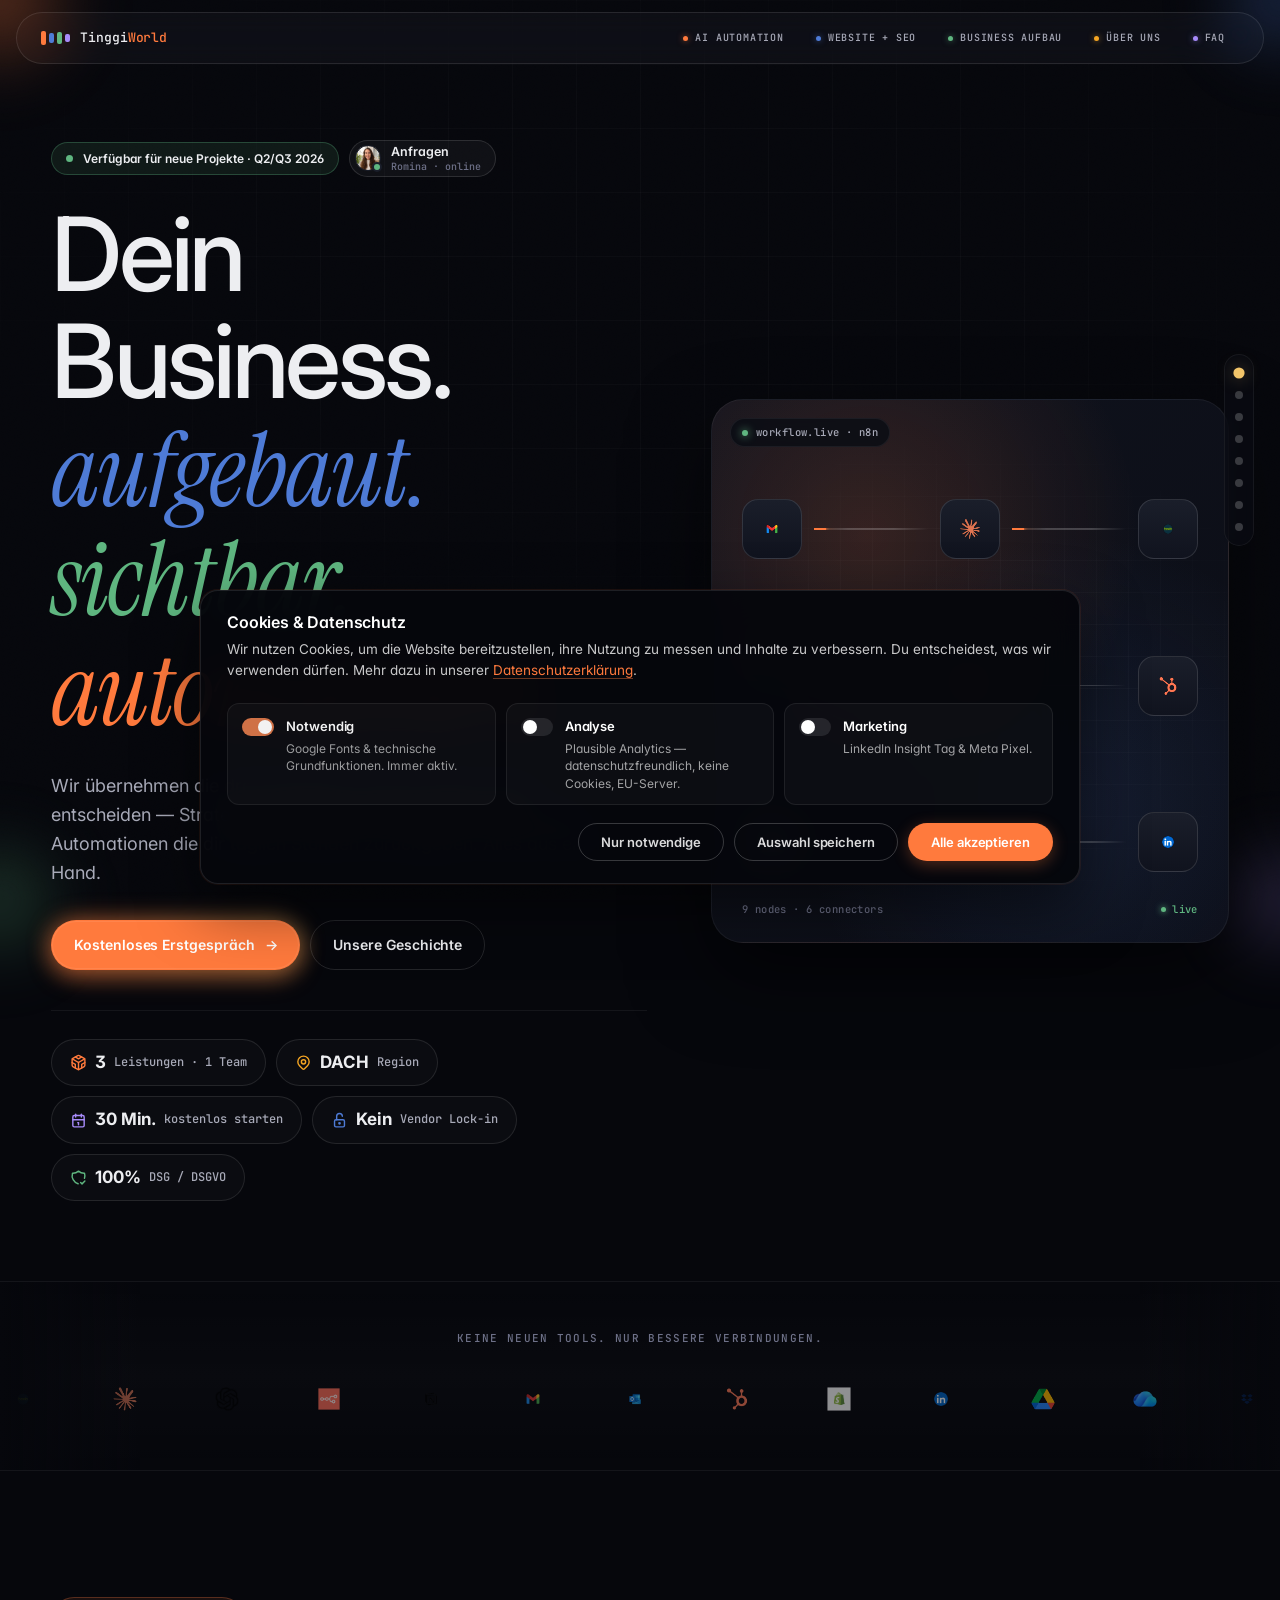
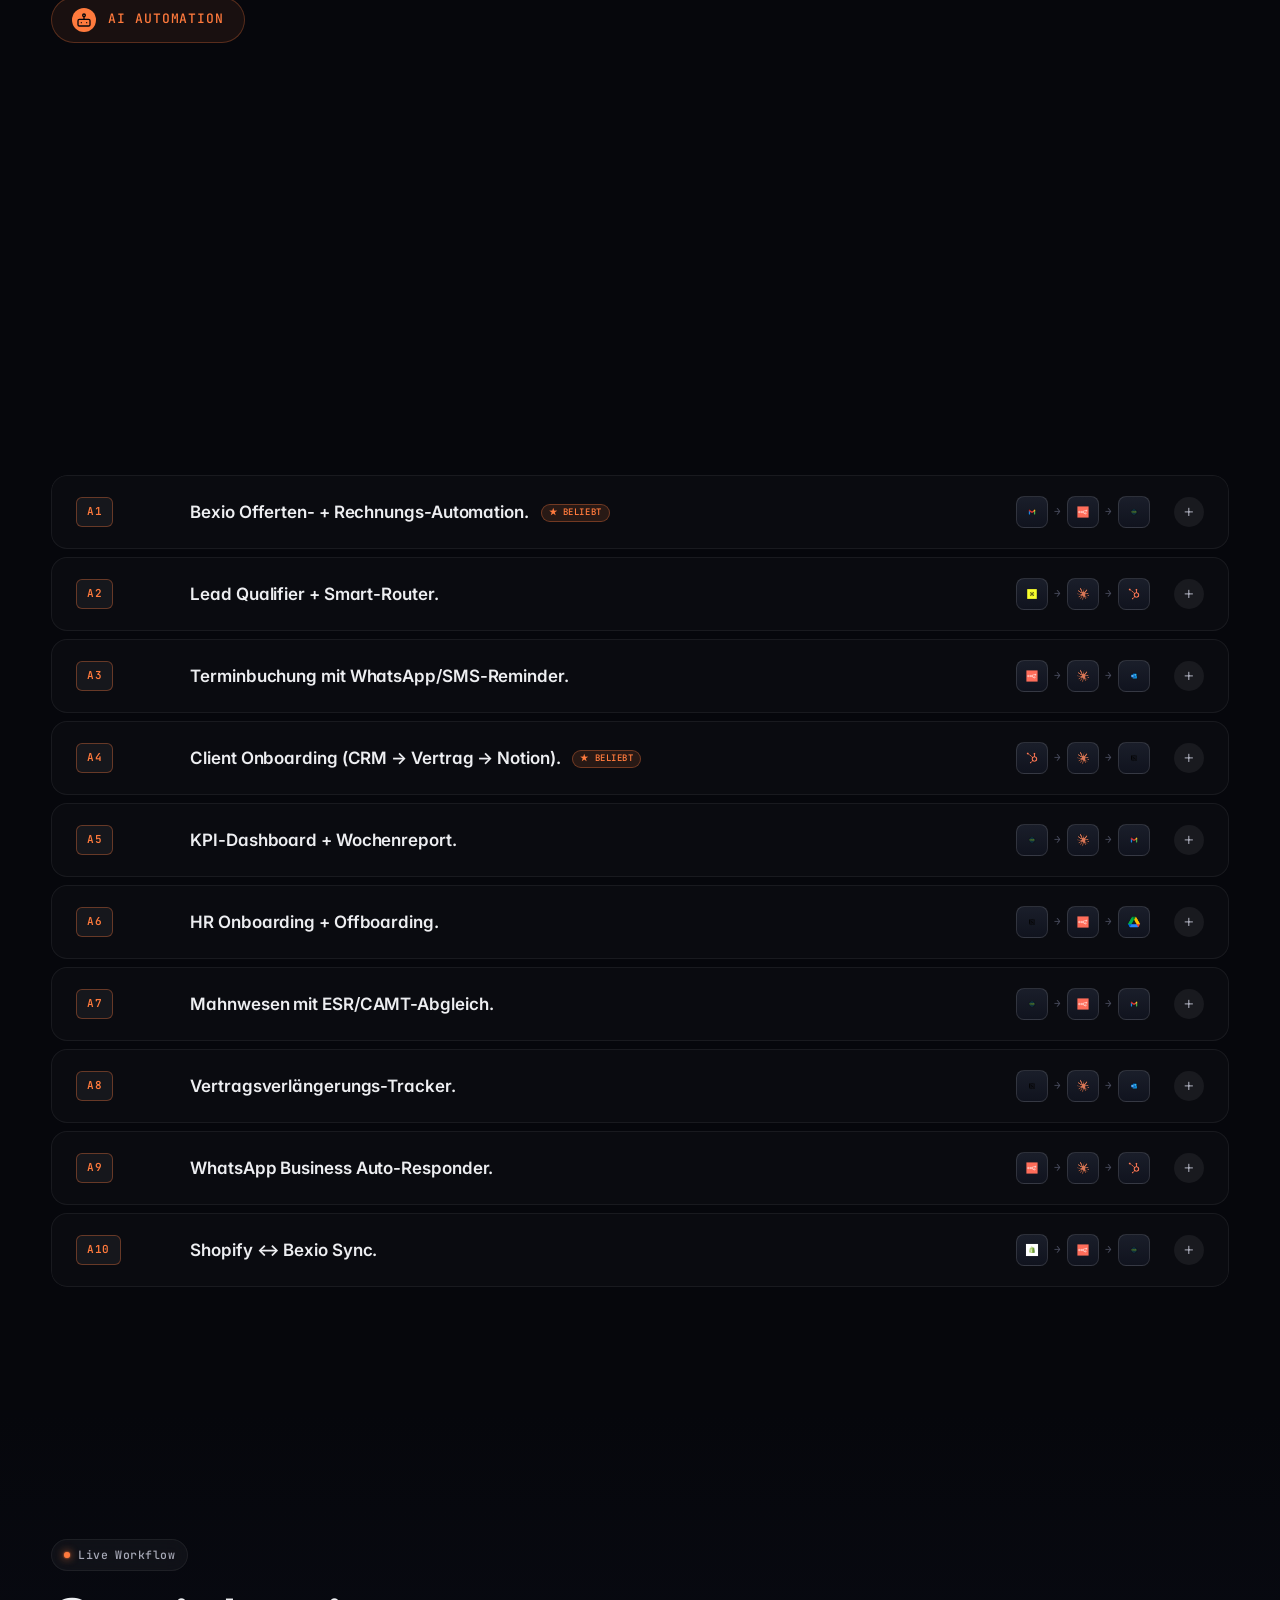
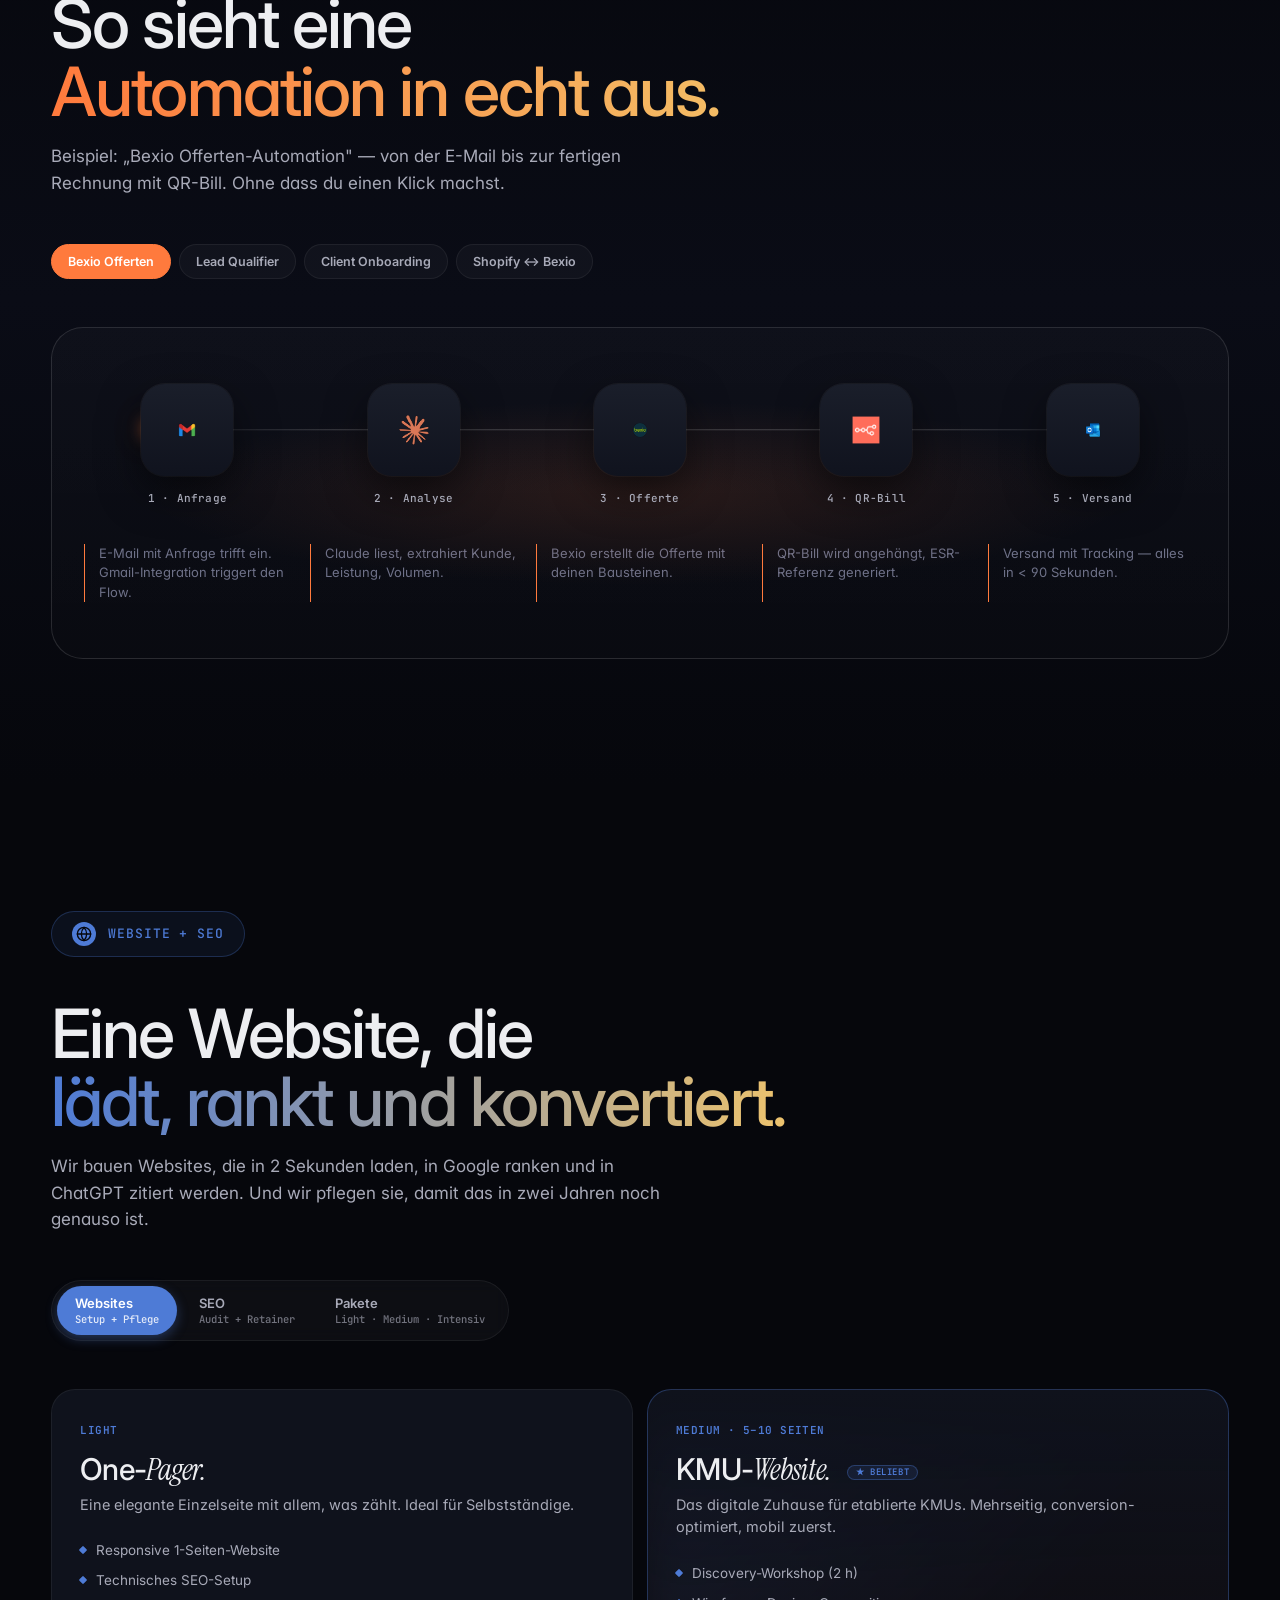
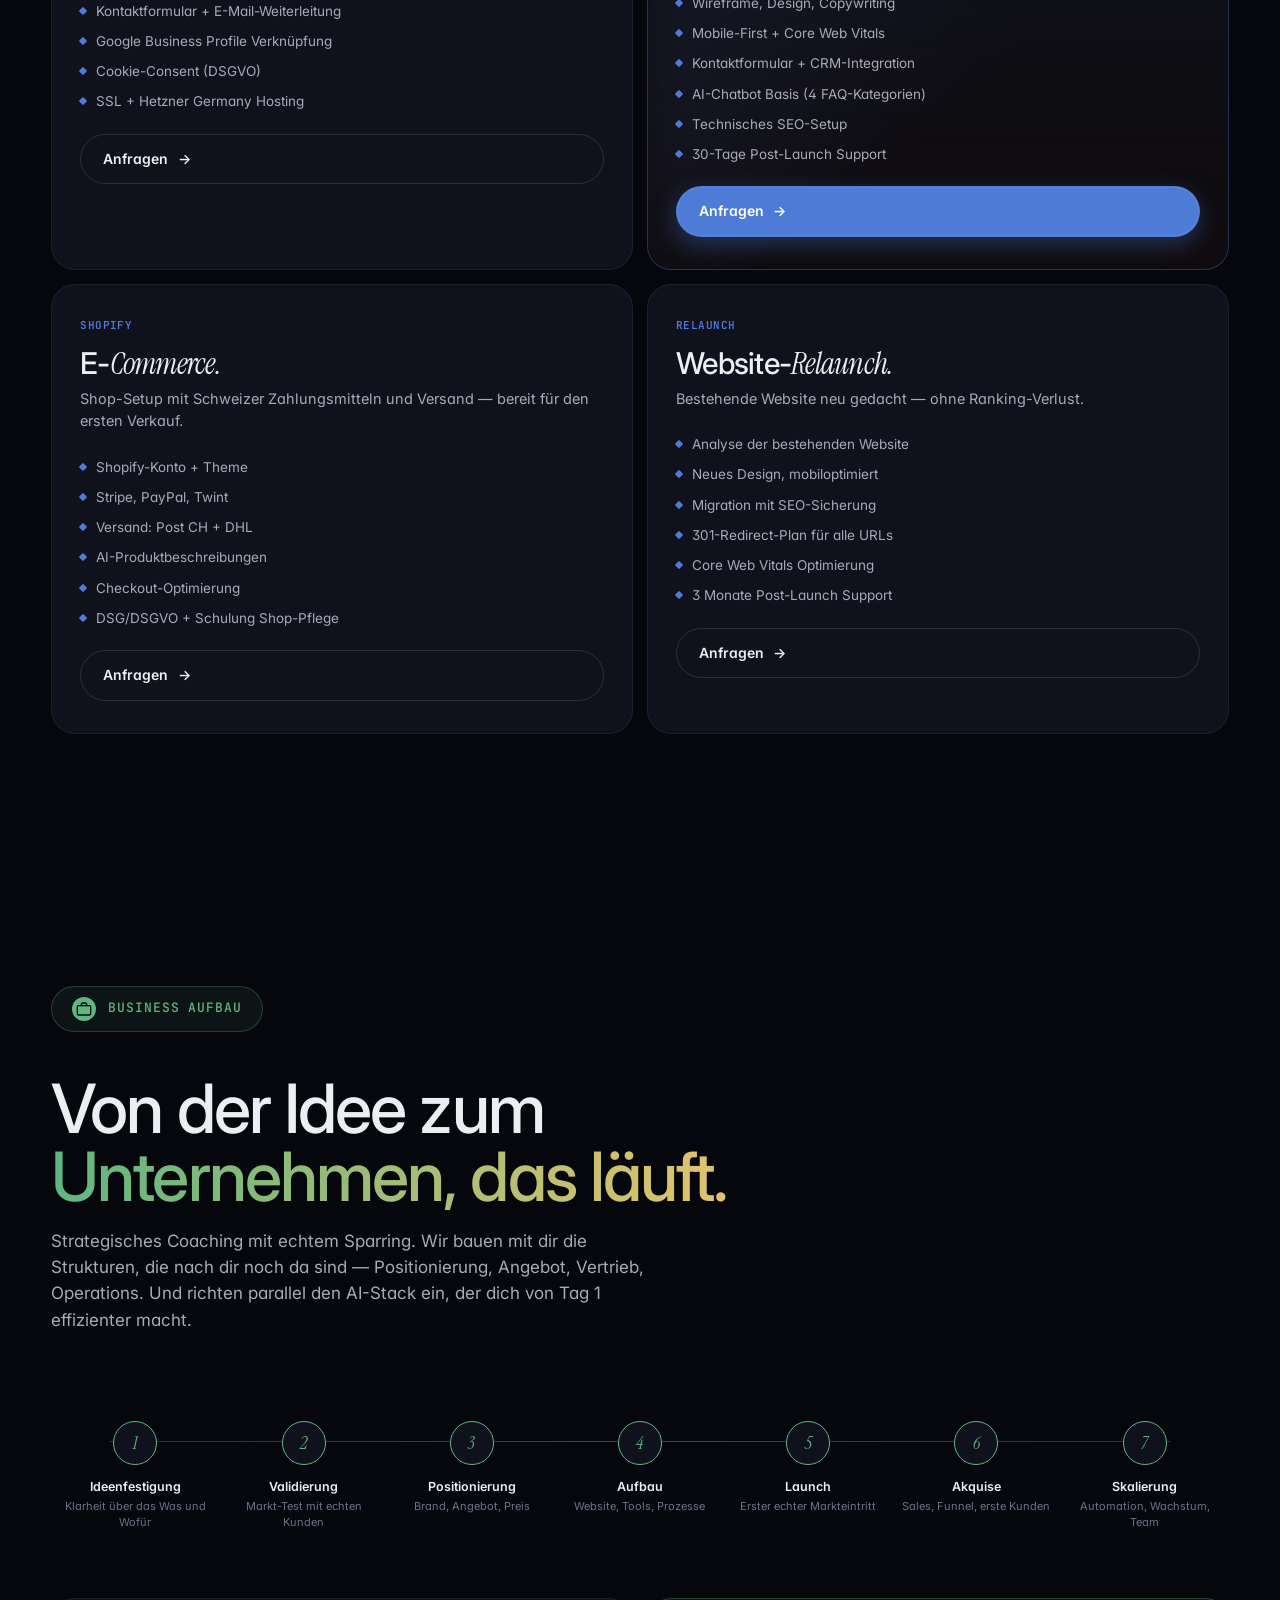
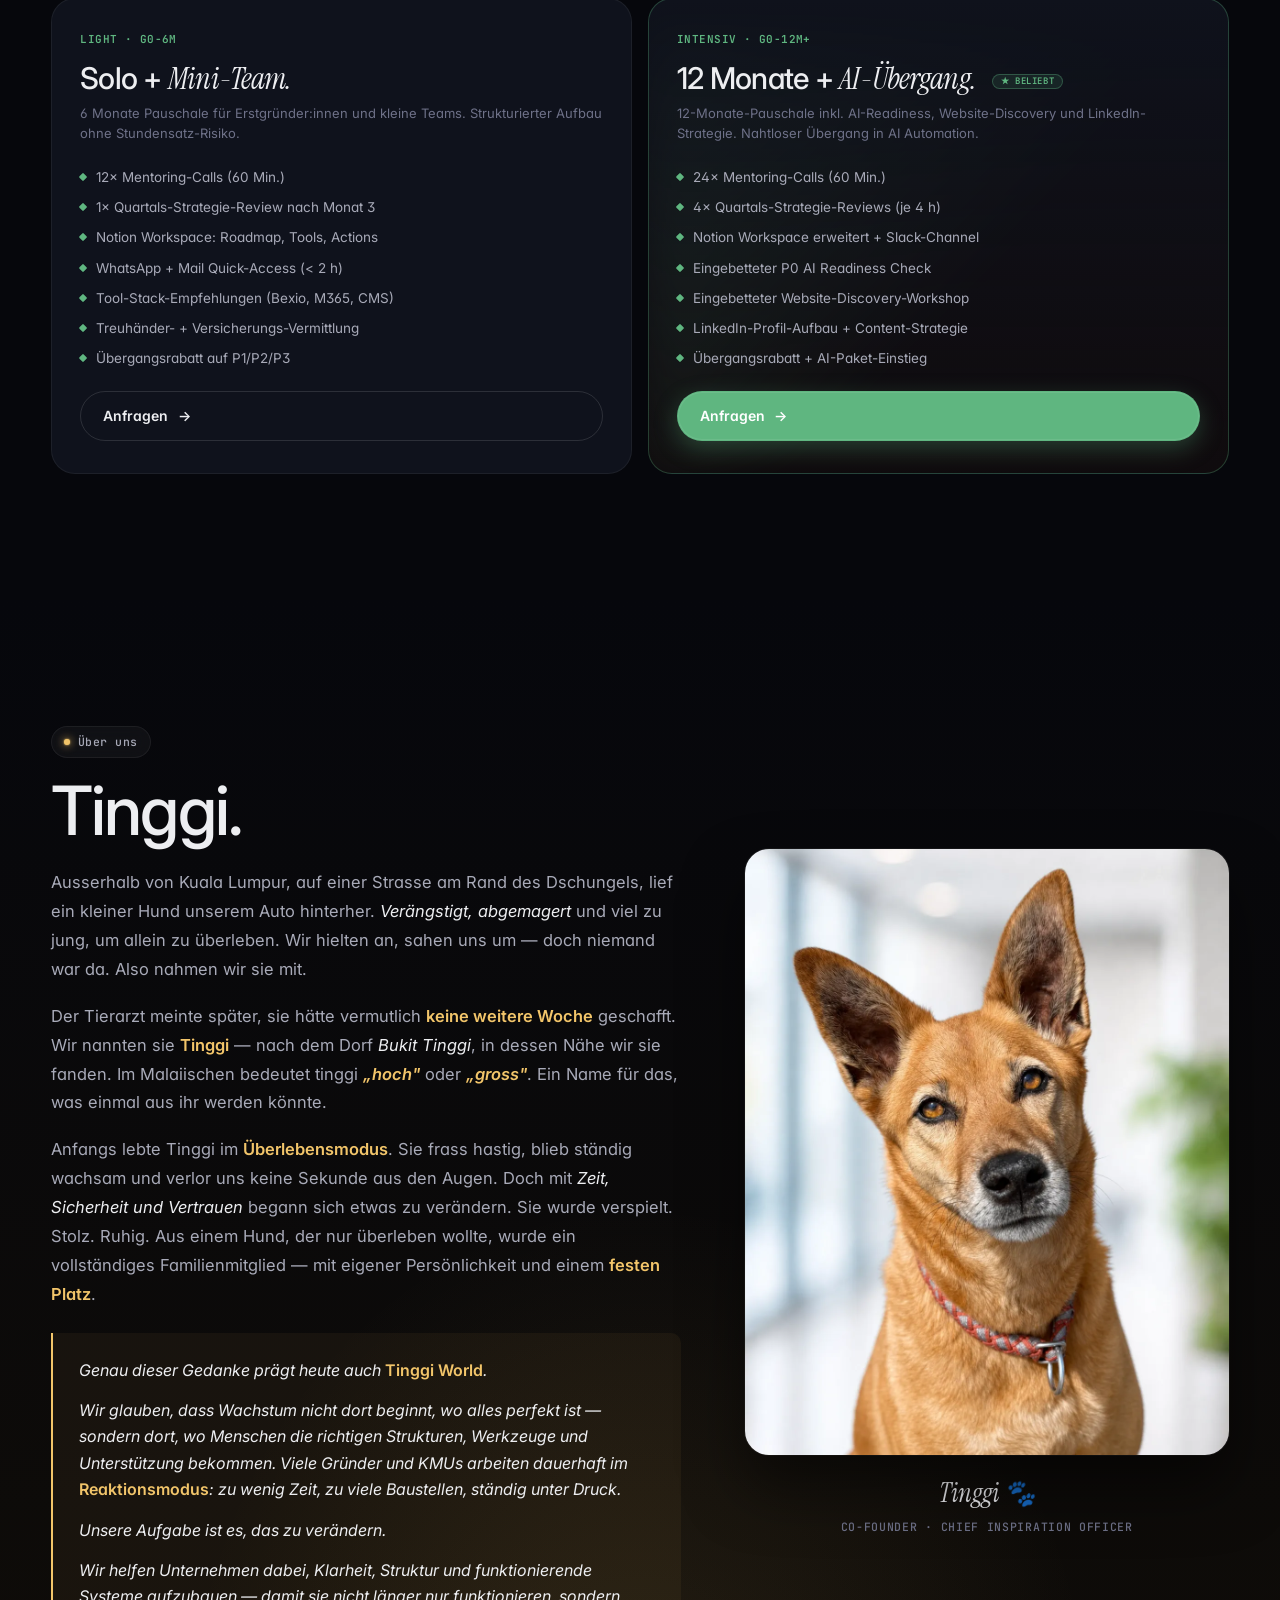
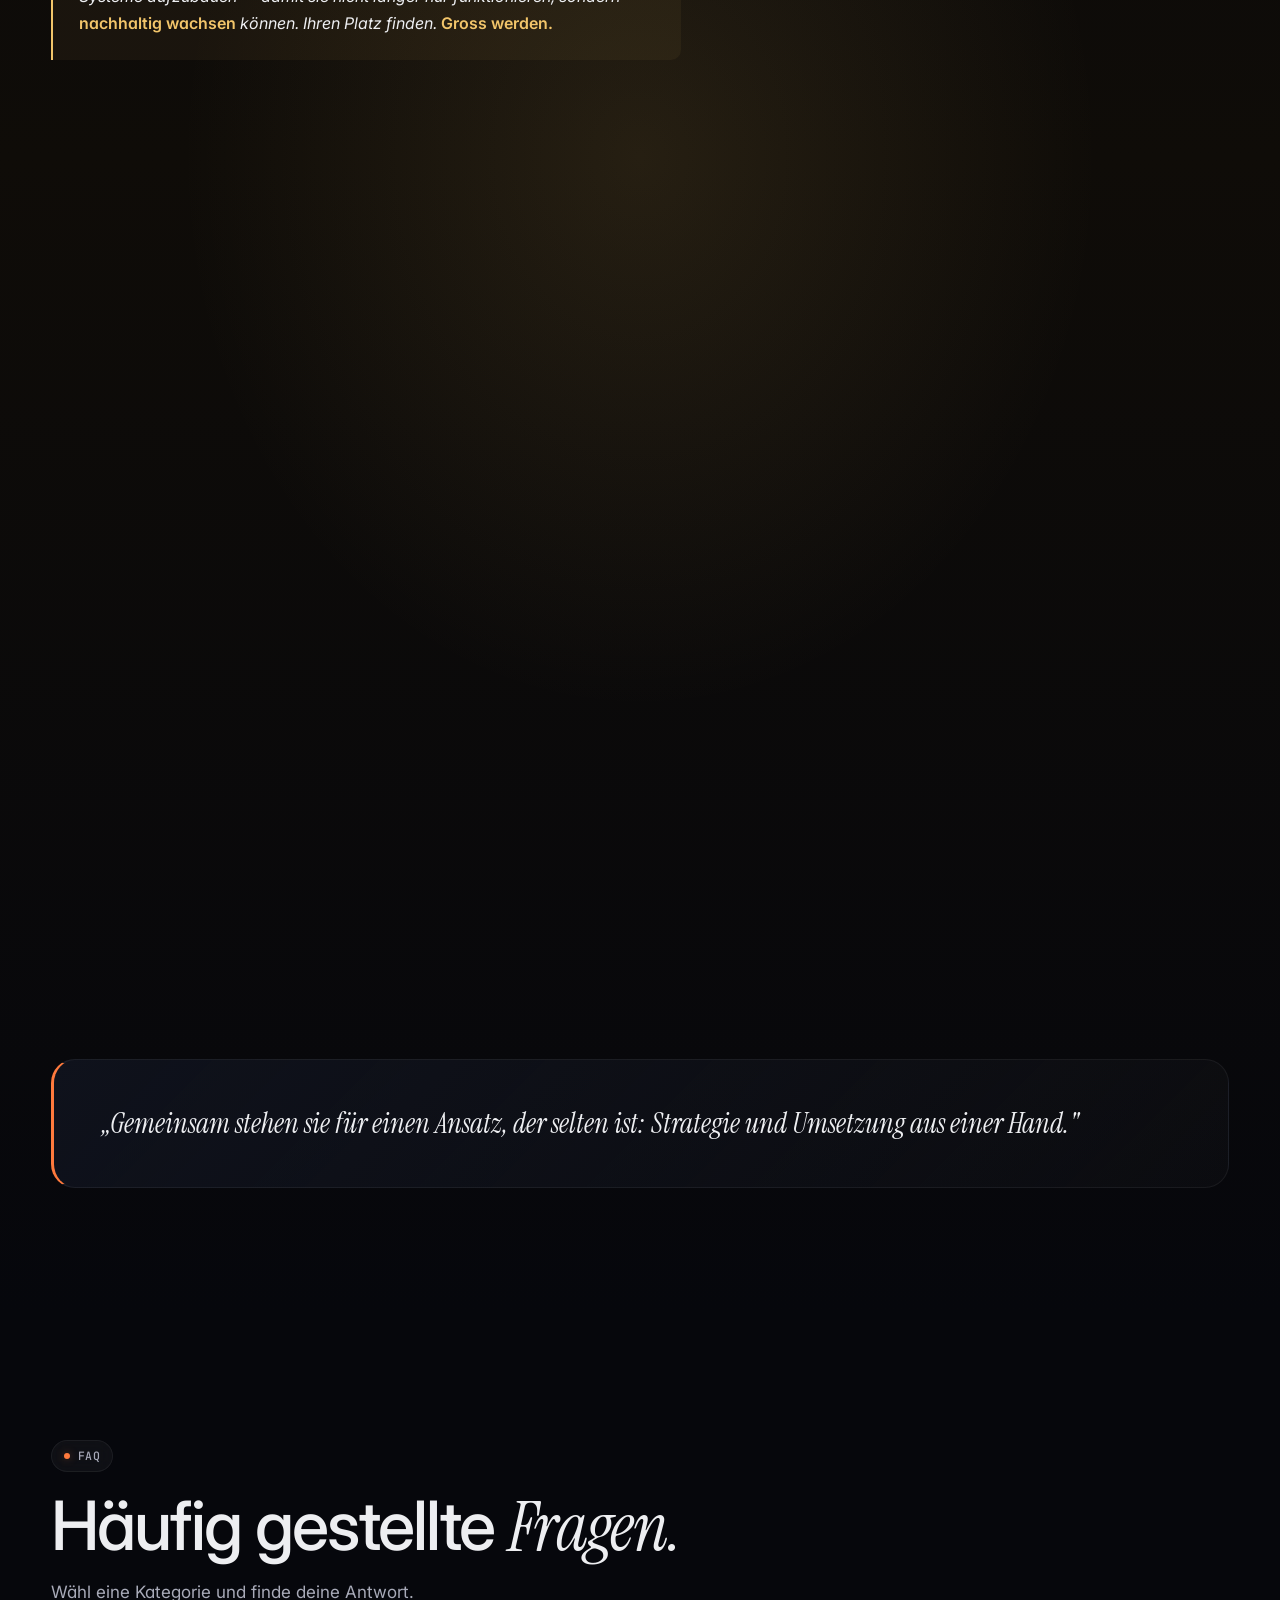
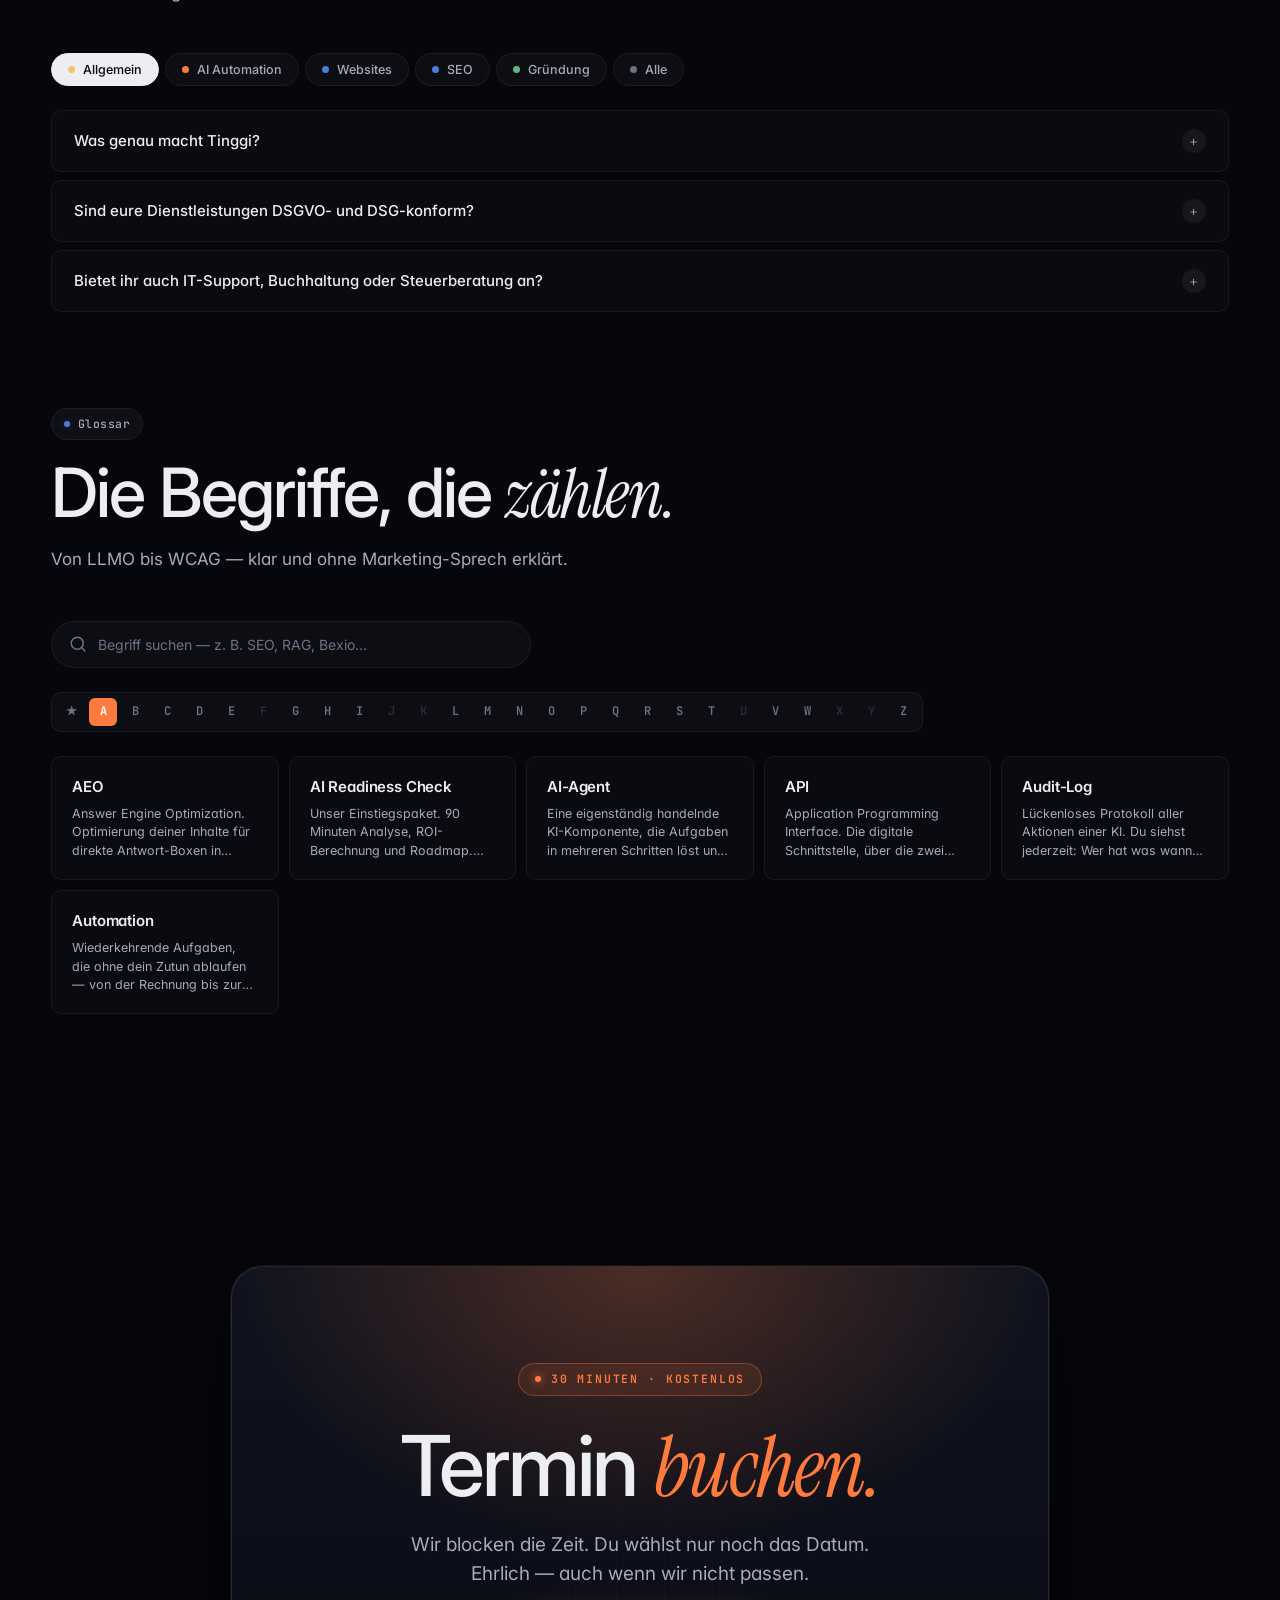
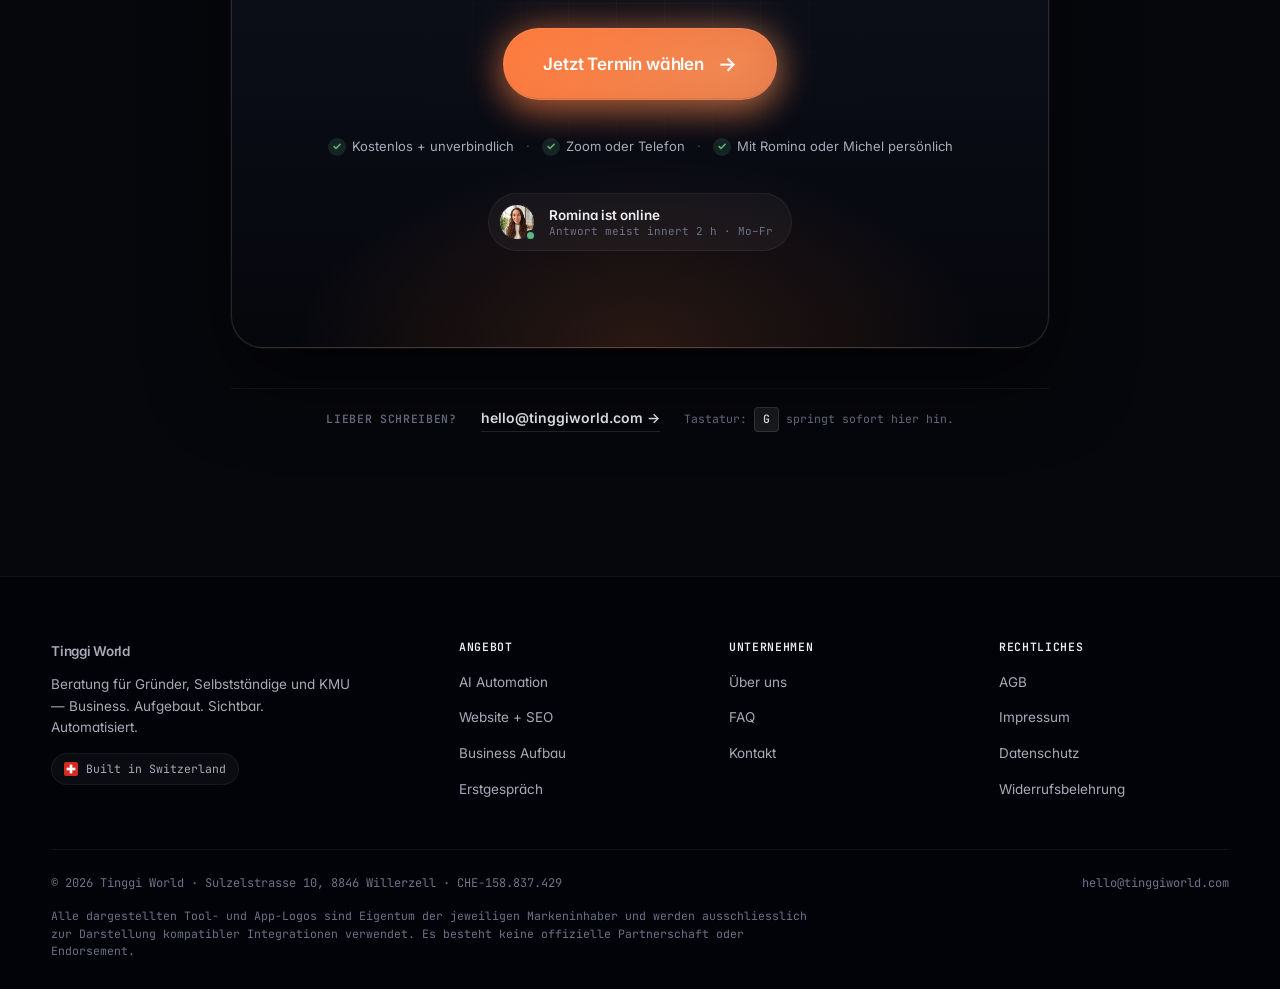
==== index.html @ 94c6c68c "Initial commit: Tinggi World Website - Landingpage (index.html) + Rechtsseiten (Impressum, AGB, Date" ====
<!DOCTYPE html>
<html lang="de-CH">
<head>
<meta charset="UTF-8">
<meta name="viewport" content="width=device-width,initial-scale=1.0">
<title>Tinggi World — Business. Aufgebaut. Sichtbar. Automatisiert.</title>
<meta name="description" content="Schweizer Agentur für AI Automation, Website + SEO und Gründungsbegleitung. Wir bauen mit Gründern, Selbstständigen und KMU in der DACH-Region.">
<link rel="canonical" href="https://www.tinggiworld.com/">
<meta name="theme-color" content="#06070C">
<link rel="icon" type="image/svg+xml" href="favicon.svg">
<link rel="icon" type="image/png" sizes="32x32" href="favicon-32.png">
<link rel="icon" type="image/png" sizes="16x16" href="favicon-16.png">
<link rel="apple-touch-icon" sizes="180x180" href="apple-touch-icon.png">

<meta property="og:type" content="website">
<meta property="og:url" content="https://www.tinggiworld.com/">
<meta property="og:title" content="Tinggi World — Business. Aufgebaut. Sichtbar. Automatisiert.">
<meta property="og:description" content="Schweizer Agentur für AI Automation, Website + SEO und Gründungsbegleitung — für Gründer, Selbstständige und KMU in der DACH-Region.">
<meta property="og:image" content="https://www.tinggiworld.com/assets/img/og-image.png">
<meta property="og:image:width" content="1200">
<meta property="og:image:height" content="630">
<meta property="og:locale" content="de_CH">
<meta property="og:site_name" content="Tinggi World">

<meta name="twitter:card" content="summary_large_image">
<meta name="twitter:title" content="Tinggi World — Business. Aufgebaut. Sichtbar. Automatisiert.">
<meta name="twitter:description" content="Schweizer Agentur für AI Automation, Website + SEO und Gründungsbegleitung.">
<meta name="twitter:image" content="https://www.tinggiworld.com/assets/img/og-image.png">

<script type="application/ld+json">
{
  "@context": "https://schema.org",
  "@type": "Organization",
  "name": "Tinggi World",
  "url": "https://www.tinggiworld.com/",
  "logo": "https://www.tinggiworld.com/assets/img/tinggi_webp.webp",
  "email": "hello@tinggiworld.com",
  "founder": [
    {"@type": "Person", "name": "Romina Bolleter"},
    {"@type": "Person", "name": "Michel Schnider"}
  ],
  "foundingLocation": "Willerzell, Schweiz",
  "address": {
    "@type": "PostalAddress",
    "streetAddress": "Sulzelstrasse 10",
    "postalCode": "8846",
    "addressLocality": "Willerzell",
    "addressRegion": "SZ",
    "addressCountry": "CH"
  },
  "identifier": "CHE-158.837.429",
  "areaServed": ["CH", "DE", "AT"],
  "knowsAbout": ["AI Automation", "Website-Entwicklung", "SEO", "Gründungsbegleitung", "LLMO", "GEO"]
}
</script>
<script type="application/ld+json">
{
  "@context": "https://schema.org",
  "@type": "ProfessionalService",
  "name": "Tinggi World",
  "image": "https://www.tinggiworld.com/assets/img/tinggi_webp.webp",
  "url": "https://www.tinggiworld.com/",
  "email": "hello@tinggiworld.com",
  "priceRange": "CHF",
  "address": {
    "@type": "PostalAddress",
    "streetAddress": "Sulzelstrasse 10",
    "postalCode": "8846",
    "addressLocality": "Willerzell",
    "addressRegion": "SZ",
    "addressCountry": "CH"
  },
  "areaServed": [
    {"@type": "Country", "name": "Schweiz"},
    {"@type": "Country", "name": "Deutschland"},
    {"@type": "Country", "name": "Österreich"}
  ]
}
</script>

<!-- Google Fonts: nur per JS nach Cookie-Consent geladen (siehe script.js) -->
<link rel="stylesheet" href="styles.css?v=v04-2">
<style>
/* HARD-FORCE DARK FUTURE — overrides any cached CSS */
html,body{background:#06070C !important;color:#EDEEF1 !important}
body{position:relative;z-index:0}
main,footer{position:relative;z-index:10}
</style>

<!-- Privacy-friendly analytics by Plausible — wird nach Consent (Analyse) geladen -->
<script type="text/plain" data-cookie-consent="analytics" async src="https://plausible.io/js/pa-MJmjMK8x1ovVNPynp-o6t.js"></script>
<script type="text/plain" data-cookie-consent="analytics">
  window.plausible=window.plausible||function(){(plausible.q=plausible.q||[]).push(arguments)},plausible.init=plausible.init||function(i){plausible.o=i||{}};
  plausible.init()
</script>

<!-- LinkedIn Insight Tag: ID hier eintragen (ersetze PARTNER_ID_HIER_EINTRAGEN) — wird nach Consent (Marketing) geladen -->
<script type="text/plain" data-cookie-consent="marketing">
  _linkedin_partner_id = "PARTNER_ID_HIER_EINTRAGEN";
  window._linkedin_data_partner_ids = (window._linkedin_data_partner_ids || []);
  window._linkedin_data_partner_ids.push(_linkedin_partner_id);
  (function(l){if(!l){window.lintrk=function(a,b){window.lintrk.q.push([a,b])};window.lintrk.q=[]}
    var s=document.getElementsByTagName("script")[0];var b=document.createElement("script");
    b.type="text/javascript";b.async=true;b.src="https://snap.licdn.com/li.lms-analytics/insight.min.js";
    s.parentNode.insertBefore(b,s)})(window.lintrk);
</script>

<!-- Meta Pixel: ID hier eintragen (ersetze PIXEL_ID_HIER_EINTRAGEN) — wird nach Consent (Marketing) geladen -->
<script type="text/plain" data-cookie-consent="marketing">
  !function(f,b,e,v,n,t,s)
  {if(f.fbq)return;n=f.fbq=function(){n.callMethod?n.callMethod.apply(n,arguments):n.queue.push(arguments)};
  if(!f._fbq)f._fbq=n;n.push=n;n.loaded=!0;n.version='2.0';n.queue=[];t=b.createElement(e);t.async=!0;
  t.src=v;s=b.getElementsByTagName(e)[0];s.parentNode.insertBefore(t,s)}(window,document,'script','https://connect.facebook.net/en_US/fbevents.js');
  fbq('init','PIXEL_ID_HIER_EINTRAGEN');
  fbq('track','PageView');
</script>
</head>
<body data-motion="subtle">

<!-- Background layers -->
<div class="bg-grid" aria-hidden="true"></div>
<div class="bg-corner bg-corner--tl" aria-hidden="true"></div>
<div class="bg-corner bg-corner--tr" aria-hidden="true"></div>
<div class="bg-corner bg-corner--bl" aria-hidden="true"></div>
<div class="bg-corner bg-corner--br" aria-hidden="true"></div>
<div class="bg-noise" aria-hidden="true"></div>

<!-- Scroll progress bar -->
<div class="scroll-progress" id="scrollProgress"></div>

<!-- Section indicator (right side) -->
<aside class="section-indicator" id="sectionIndicator" aria-label="Navigation">
  <a class="indicator-dot" data-target="hero" data-pillar="other" href="#hero"><span class="indicator-tooltip">Start</span></a>
  <a class="indicator-dot" data-target="ai" data-pillar="ai" href="#ai"><span class="indicator-tooltip">AI Automation</span></a>
  <a class="indicator-dot" data-target="demo" data-pillar="ai" href="#demo"><span class="indicator-tooltip">Workflow Demo</span></a>
  <a class="indicator-dot" data-target="web-seo" data-pillar="web" href="#web-seo"><span class="indicator-tooltip">Website + SEO</span></a>
  <a class="indicator-dot" data-target="coaching" data-pillar="coach" href="#coaching"><span class="indicator-tooltip">Business Aufbau</span></a>
  <a class="indicator-dot" data-target="tinggi" data-pillar="other" href="#tinggi"><span class="indicator-tooltip">Tinggi · Über uns</span></a>
  <a class="indicator-dot" data-target="faq" data-pillar="other" href="#faq"><span class="indicator-tooltip">FAQ + Glossar</span></a>
  <a class="indicator-dot" data-target="booking" data-pillar="other" href="#booking"><span class="indicator-tooltip">Erstgespräch</span></a>
</aside>

<!-- ========== NAV (Floating Pill) ========== -->
<nav class="nav" id="nav">
  <a href="#hero" class="nav-brand" aria-label="Tinggi World">
    <span class="token-stream" aria-hidden="true">
      <span class="ts-bar ts-1"></span>
      <span class="ts-bar ts-2"></span>
      <span class="ts-bar ts-3"></span>
      <span class="ts-bar ts-4"></span>
    </span>
    <span class="nav-brand-text">Tinggi<span class="nav-brand-accent"> World</span></span>
  </a>
  <div class="nav-links" id="navLinks">
    <a href="#ai" class="nav-link" data-pill="ai"><span class="nav-dot"></span>AI Automation</a>
    <a href="#web-seo" class="nav-link" data-pill="web"><span class="nav-dot"></span>Website + SEO</a>
    <a href="#coaching" class="nav-link" data-pill="coach"><span class="nav-dot"></span>Business Aufbau</a>
    <a href="#tinggi" class="nav-link" data-pill="about"><span class="nav-dot"></span>Über uns</a>
    <a href="#faq" class="nav-link" data-pill="faq"><span class="nav-dot"></span>FAQ</a>
  </div>
  <button class="nav-burger" id="navBurger" aria-label="Menü">
    <span></span><span></span><span></span>
  </button>
</nav>

<main>

<!-- ========== HERO ========== -->
<section class="section hero" id="hero">
  <div class="container">
    <div class="hero-grid">
      <div class="hero-copy">
        <div class="hero-actions reveal" data-d="1">
          <span class="hero-status">
            <span class="hero-status-dot"></span>
            Verfügbar für neue Projekte · Q2/Q3 2026
          </span>
          <a href="#booking" class="hero-presence">
            <span class="presence-avatar" style="background-image:url('assets/img/romina_webp.webp')">
              <span class="presence-status"></span>
            </span>
            <span class="hero-presence-text">
              <span class="presence-label">Anfragen</span>
              <span class="presence-sub">Romina · online</span>
            </span>
          </a>
        </div>
        <h1 class="reveal" data-d="2">
          <span class="row accent-1">Dein Business.</span>
          <span class="row"><span class="italic accent-2">aufgebaut.</span></span>
          <span class="row"><span class="italic accent-3">sichtbar.</span></span>
          <span class="row"><span class="italic accent-4">automatisiert.</span></span>
        </h1>
        <p class="hero-sub reveal" data-d="3">
          Wir übernehmen die drei Bausteine, die über deinen Erfolg entscheiden — Strategie, eine Website die Kunden bringt, und AI-Automationen die dir täglich Stunden zurückgeben. Alles aus einer Hand.
        </p>
        <div class="button-row reveal" data-d="4">
          <a href="#booking" class="btn btn-primary btn-glow">Kostenloses Erstgespräch <span class="arr">→</span></a>
          <a href="#tinggi" class="btn btn-outline">Unsere Geschichte</a>
        </div>

        <div class="hero-pills reveal" data-d="5">
          <span class="pill" data-i="ai">
            <svg class="pill-icon" width="17" height="17" viewBox="0 0 24 24" fill="none" stroke="currentColor" stroke-width="2" stroke-linecap="round" stroke-linejoin="round">
              <path d="M21 16V8a2 2 0 0 0 -1 -1.73l-7 -4a2 2 0 0 0 -2 0l-7 4A2 2 0 0 0 3 8v8a2 2 0 0 0 1 1.73l7 4a2 2 0 0 0 2 0l7 -4A2 2 0 0 0 21 16z"/>
              <path d="M7.5 4.21l4.5 2.6l4.5 -2.6"/>
              <path d="M7.5 19.79V14.6L3 12"/>
              <path d="M21 12l-4.5 2.6v5.19"/>
              <path d="M3.27 6.96L12 12.01l8.73 -5.05"/>
              <path d="M12 22.08V12"/>
            </svg>
            <span class="pill-num">3</span>
            <span class="pill-text">Leistungen · 1 Team</span>
          </span>

          <span class="pill" data-i="region">
            <svg class="pill-icon" width="17" height="17" viewBox="0 0 24 24" fill="none" stroke="currentColor" stroke-width="2" stroke-linecap="round" stroke-linejoin="round">
              <path d="M9 11a3 3 0 1 0 6 0a3 3 0 0 0 -6 0"/>
              <path d="M17.657 16.657l-4.243 4.243a2 2 0 0 1 -2.827 0l-4.244 -4.243a8 8 0 1 1 11.314 0z"/>
            </svg>
            <span class="pill-num">DACH</span>
            <span class="pill-text">Region</span>
          </span>

          <span class="pill" data-i="cal">
            <svg class="pill-icon" width="17" height="17" viewBox="0 0 24 24" fill="none" stroke="currentColor" stroke-width="2" stroke-linecap="round" stroke-linejoin="round">
              <path d="M4 5m0 2a2 2 0 0 1 2 -2h12a2 2 0 0 1 2 2v12a2 2 0 0 1 -2 2h-12a2 2 0 0 1 -2 -2z"/>
              <path d="M16 3v4"/>
              <path d="M8 3v4"/>
              <path d="M4 11h16"/>
              <path d="M11 15h1"/>
              <path d="M12 15v3"/>
            </svg>
            <span class="pill-num">30 Min.</span>
            <span class="pill-text">kostenlos starten</span>
          </span>

          <span class="pill" data-i="lock">
            <svg class="pill-icon" width="17" height="17" viewBox="0 0 24 24" fill="none" stroke="currentColor" stroke-width="2" stroke-linecap="round" stroke-linejoin="round">
              <path d="M5 11m0 2a2 2 0 0 1 2 -2h10a2 2 0 0 1 2 2v6a2 2 0 0 1 -2 2h-10a2 2 0 0 1 -2 -2z"/>
              <path d="M11 16a1 1 0 1 0 2 0a1 1 0 0 0 -2 0"/>
              <path d="M8 11v-5a4 4 0 0 1 8 0"/>
            </svg>
            <span class="pill-num">Kein</span>
            <span class="pill-text">Vendor Lock-in</span>
          </span>

          <span class="pill" data-i="shield">
            <svg class="pill-icon" width="17" height="17" viewBox="0 0 24 24" fill="none" stroke="currentColor" stroke-width="2" stroke-linecap="round" stroke-linejoin="round">
              <path d="M11.46 20.846a12 12 0 0 1 -7.96 -14.846a12 12 0 0 0 8.5 -3a12 12 0 0 0 8.5 3a12 12 0 0 1 -.09 7.06"/>
              <path d="M15 19l2 2l4 -4"/>
            </svg>
            <span class="pill-num">100%</span>
            <span class="pill-text">DSG / DSGVO</span>
          </span>
        </div>
      </div>

      <div class="hero-visual reveal" data-d="3">
        <div class="hero-canvas">
          <div class="hero-canvas-label">
            <span class="dot"></span>
            workflow.live · n8n
          </div>
          <div class="workflow-stage">
            <div class="workflow-row">
              <div class="workflow-node"><img src="assets/logos/gmail.svg" alt="Gmail" loading="lazy"></div>
              <div class="workflow-line"></div>
              <div class="workflow-node"><img src="assets/logos/claude.svg" alt="Claude" loading="lazy"></div>
              <div class="workflow-line"></div>
              <div class="workflow-node"><img src="assets/logos/bexio.svg" alt="Bexio" loading="lazy"></div>
            </div>
            <div class="workflow-row">
              <div class="workflow-node"><img src="assets/logos/notion.svg" alt="Notion" loading="lazy"></div>
              <div class="workflow-line"></div>
              <div class="workflow-node"><img src="assets/logos/n8n.svg" alt="n8n" loading="lazy"></div>
              <div class="workflow-line"></div>
              <div class="workflow-node"><img src="assets/logos/hubspot.svg" alt="HubSpot" loading="lazy"></div>
            </div>
            <div class="workflow-row">
              <div class="workflow-node"><img src="assets/logos/shopify.svg" alt="Shopify" loading="lazy"></div>
              <div class="workflow-line"></div>
              <div class="workflow-node"><img src="assets/logos/chatgpt.svg" alt="ChatGPT" loading="lazy"></div>
              <div class="workflow-line"></div>
              <div class="workflow-node"><img src="assets/logos/linkedin.svg" alt="LinkedIn" loading="lazy"></div>
            </div>
          </div>
          <div class="workflow-caption">
            <span>9 nodes · 6 connectors</span>
            <span class="live">live</span>
          </div>
        </div>
      </div>
    </div>
  </div>
</section>

<!-- ========== LOGO MARQUEE ========== -->
<section class="marquee" aria-label="Integrationen">
  <div class="marquee-label">Keine neuen Tools. Nur bessere Verbindungen.</div>
  <div class="marquee-track" id="marqueeTrack">
    <span class="marquee-item"><img src="assets/logos/bexio.svg" alt="Bexio"><span class="marquee-tooltip">Bexio</span></span>
    <span class="marquee-item"><img src="assets/logos/claude.svg" alt="Claude"><span class="marquee-tooltip">Claude</span></span>
    <span class="marquee-item"><img src="assets/logos/chatgpt.svg" alt="ChatGPT"><span class="marquee-tooltip">ChatGPT</span></span>
    <span class="marquee-item"><img src="assets/logos/n8n.svg" alt="n8n"><span class="marquee-tooltip">n8n</span></span>
    <span class="marquee-item"><img src="assets/logos/notion.svg" alt="Notion"><span class="marquee-tooltip">Notion</span></span>
    <span class="marquee-item"><img src="assets/logos/gmail.svg" alt="Gmail"><span class="marquee-tooltip">Gmail</span></span>
    <span class="marquee-item"><img src="assets/logos/outlook.svg" alt="Outlook"><span class="marquee-tooltip">Outlook</span></span>
    <span class="marquee-item"><img src="assets/logos/hubspot.svg" alt="HubSpot"><span class="marquee-tooltip">HubSpot</span></span>
    <span class="marquee-item"><img src="assets/logos/shopify.svg" alt="Shopify"><span class="marquee-tooltip">Shopify</span></span>
    <span class="marquee-item"><img src="assets/logos/linkedin.svg" alt="LinkedIn"><span class="marquee-tooltip">LinkedIn</span></span>
    <span class="marquee-item"><img src="assets/logos/googledrive.svg" alt="Google Drive"><span class="marquee-tooltip">Google Drive</span></span>
    <span class="marquee-item"><img src="assets/logos/onedrive.svg" alt="OneDrive"><span class="marquee-tooltip">OneDrive</span></span>
    <span class="marquee-item"><img src="assets/logos/dropbox.svg" alt="Dropbox"><span class="marquee-tooltip">Dropbox</span></span>
    <span class="marquee-item"><img src="assets/logos/gemini.svg" alt="Gemini"><span class="marquee-tooltip">Gemini</span></span>
    <span class="marquee-item"><img src="assets/logos/perplexity.svg" alt="Perplexity"><span class="marquee-tooltip">Perplexity</span></span>
    <span class="marquee-item"><img src="assets/logos/cursor.svg" alt="Cursor"><span class="marquee-tooltip">Cursor</span></span>
    <span class="marquee-item"><img src="assets/logos/notebooklm.svg" alt="NotebookLM"><span class="marquee-tooltip">NotebookLM</span></span>
    <span class="marquee-item"><img src="assets/logos/apollo.svg" alt="Apollo"><span class="marquee-tooltip">Apollo</span></span>
    <span class="marquee-item"><img src="assets/logos/apify.svg" alt="Apify"><span class="marquee-tooltip">Apify</span></span>
    <span class="marquee-item"><img src="assets/logos/clay.svg" alt="Clay"><span class="marquee-tooltip">Clay</span></span>
    <span class="marquee-item"><img src="assets/logos/manus.svg" alt="Manus"><span class="marquee-tooltip">Manus</span></span>
    <span class="marquee-item"><img src="assets/logos/higgsfield.svg" alt="Higgsfield"><span class="marquee-tooltip">Higgsfield</span></span>
  </div>
</section>

<!-- ========== AI AUTOMATION (Säule 1 — Terracotta) ========== -->
<section class="section sec--ai" id="ai">
  <div class="container">
    <div class="pillar-band reveal">
      <span class="pillar-num"><svg xmlns="http://www.w3.org/2000/svg" width="16" height="16" viewBox="0 0 24 24" fill="none" stroke="currentColor" stroke-width="2" stroke-linecap="round" stroke-linejoin="round"><rect x="3" y="11" width="18" height="10" rx="2"/><circle cx="12" cy="5" r="2"/><path d="M12 7v4"/><line x1="8" y1="16" x2="8" y2="16"/><line x1="16" y1="16" x2="16" y2="16"/></svg></span>
      <span class="pillar-name">AI Automation</span>
    </div>

    <div class="section-lead reveal" data-d="2">
      <h2>Automatisiere was<br><span class="accent-line">dich Zeit kostet.</span></h2>
      <p>Drei Ebenen, eine Philosophie: du behältst die Kontrolle. Von der reinen Workflow-Automation bis zum vollautonomen Multi-Agent-System — wir bauen es so, dass du immer entscheiden kannst.</p>
    </div>

    <div class="tabs reveal" data-d="3" role="tablist" aria-label="AI Automation — Ebenen" id="aiTabs">
      <button class="tab" role="tab" id="aiTab-autos"  aria-selected="true"  aria-controls="aiPanel-autos"  tabindex="0"  data-panel="autos">
        <span>Automationen</span><span class="tab-sub">Ebene A · läuft im Hintergrund</span>
      </button>
      <button class="tab" role="tab" id="aiTab-assist" aria-selected="false" aria-controls="aiPanel-assist" tabindex="-1" data-panel="assist">
        <span>KI-Assistenten</span><span class="tab-sub">Ebene B · schlägt vor</span>
      </button>
      <button class="tab" role="tab" id="aiTab-agents" aria-selected="false" aria-controls="aiPanel-agents" tabindex="-1" data-panel="agents">
        <span>KI-Agenten</span><span class="tab-sub">Ebene C · handelt autonom</span>
      </button>
      <button class="tab" role="tab" id="aiTab-pakete" aria-selected="false" aria-controls="aiPanel-pakete" tabindex="-1" data-panel="pakete">
        <span>Pakete</span><span class="tab-sub">Basic · Pro · Premium</span>
      </button>
    </div>

    <!-- TAB A — AUTOMATIONEN -->
    <div class="tab-panel active reveal" data-d="4" data-name="autos" id="aiPanel-autos" role="tabpanel" aria-labelledby="aiTab-autos" tabindex="0">
      <div class="auto-list">

        <article class="auto-row featured" data-open="false">
          <div class="auto-head">
            <span class="auto-tag">A1</span>
            <div class="auto-title">Bexio Offerten- + Rechnungs-Automation. <span class="auto-badge">★ Beliebt</span></div>
            <div class="auto-flow">
              <span class="auto-flow-node"><img src="assets/logos/gmail.svg" alt=""></span><span class="auto-flow-arr">→</span>
              <span class="auto-flow-node"><img src="assets/logos/n8n.svg" alt=""></span><span class="auto-flow-arr">→</span>
              <span class="auto-flow-node"><img src="assets/logos/bexio.svg" alt=""></span>
            </div>
            <span class="auto-expand" aria-label="Details"></span>
          </div>
          <div class="auto-body"><div class="auto-body-inner">
            <p class="auto-desc">Schweizer Klassiker: Offerte raus, Rechnung mit QR-Bill, ESR-Abgleich, 3-Stufen-Mahnung — alles im Schlaf.</p>
            <ul class="auto-bullets">
              <li>Offerten-Versand automatisiert</li>
              <li>QR-Bill + ESR-Abgleich</li>
              <li>3-stufiges Mahnwesen</li>
              <li>Kein manuelles Nachfassen</li>
            </ul>
            <div class="auto-cta-row" style="grid-column:1/-1"><a href="#booking" class="btn btn-primary">Jetzt anfragen <span class="arr">→</span></a></div>
          </div></div>
        </article>

        <article class="auto-row" data-open="false">
          <div class="auto-head">
            <span class="auto-tag">A2</span>
            <div class="auto-title">Lead Qualifier + Smart-Router.</div>
            <div class="auto-flow">
              <span class="auto-flow-node"><img src="assets/logos/apollo.svg" alt=""></span><span class="auto-flow-arr">→</span>
              <span class="auto-flow-node"><img src="assets/logos/claude.svg" alt=""></span><span class="auto-flow-arr">→</span>
              <span class="auto-flow-node"><img src="assets/logos/hubspot.svg" alt=""></span>
            </div>
            <span class="auto-expand"></span>
          </div>
          <div class="auto-body"><div class="auto-body-inner">
            <p class="auto-desc">Jeder neue Lead wird automatisch bewertet, sortiert und an die richtige Person weitergegeben — mit 24h-Aufgabe im CRM.</p>
            <ul class="auto-bullets">
              <li>Automatische Lead-Bewertung</li>
              <li>Zuweisung ans richtige Team</li>
              <li>24h-Aufgabe im CRM</li>
              <li>Kein Lead geht vergessen</li>
            </ul>
            <div class="auto-cta-row" style="grid-column:1/-1"><a href="#booking" class="btn btn-primary">Jetzt anfragen <span class="arr">→</span></a></div>
          </div></div>
        </article>

        <article class="auto-row" data-open="false">
          <div class="auto-head">
            <span class="auto-tag">A3</span>
            <div class="auto-title">Terminbuchung mit WhatsApp/SMS-Reminder.</div>
            <div class="auto-flow">
              <span class="auto-flow-node"><img src="assets/logos/n8n.svg" alt=""></span><span class="auto-flow-arr">→</span>
              <span class="auto-flow-node"><img src="assets/logos/claude.svg" alt=""></span><span class="auto-flow-arr">→</span>
              <span class="auto-flow-node"><img src="assets/logos/outlook.svg" alt=""></span>
            </div>
            <span class="auto-expand"></span>
          </div>
          <div class="auto-body"><div class="auto-body-inner">
            <p class="auto-desc">Online-Termine via Cal.com mit automatischer Bestätigung, 24h- und 2h-Reminder via WhatsApp oder SMS.</p>
            <ul class="auto-bullets">
              <li>Cal.com Integration</li>
              <li>Bestätigung automatisch</li>
              <li>24h + 2h Reminder</li>
              <li>Cancel-Quote sinkt</li>
            </ul>
            <div class="auto-cta-row" style="grid-column:1/-1"><a href="#booking" class="btn btn-primary">Jetzt anfragen <span class="arr">→</span></a></div>
          </div></div>
        </article>

        <article class="auto-row featured" data-open="false">
          <div class="auto-head">
            <span class="auto-tag">A4</span>
            <div class="auto-title">Client Onboarding (CRM → Vertrag → Notion). <span class="auto-badge">★ Beliebt</span></div>
            <div class="auto-flow">
              <span class="auto-flow-node"><img src="assets/logos/hubspot.svg" alt=""></span><span class="auto-flow-arr">→</span>
              <span class="auto-flow-node"><img src="assets/logos/claude.svg" alt=""></span><span class="auto-flow-arr">→</span>
              <span class="auto-flow-node"><img src="assets/logos/notion.svg" alt=""></span>
            </div>
            <span class="auto-expand"></span>
          </div>
          <div class="auto-body"><div class="auto-body-inner">
            <p class="auto-desc">Aus „Kunde gewonnen" wird automatisch: Vertrag erstellen, signieren lassen, Notion-Projekt anlegen, Kickoff buchen, Welcome-Mail raus.</p>
            <ul class="auto-bullets">
              <li>Vertrag automatisch erstellt</li>
              <li>Digitale Signatur integriert</li>
              <li>Notion-Projekt angelegt</li>
              <li>Kickoff + Welcome-Mail raus</li>
            </ul>
            <div class="auto-cta-row" style="grid-column:1/-1"><a href="#booking" class="btn btn-primary">Jetzt anfragen <span class="arr">→</span></a></div>
          </div></div>
        </article>

        <article class="auto-row" data-open="false">
          <div class="auto-head">
            <span class="auto-tag">A5</span>
            <div class="auto-title">KPI-Dashboard + Wochenreport.</div>
            <div class="auto-flow">
              <span class="auto-flow-node"><img src="assets/logos/bexio.svg" alt=""></span><span class="auto-flow-arr">→</span>
              <span class="auto-flow-node"><img src="assets/logos/claude.svg" alt=""></span><span class="auto-flow-arr">→</span>
              <span class="auto-flow-node"><img src="assets/logos/gmail.svg" alt=""></span>
            </div>
            <span class="auto-expand"></span>
          </div>
          <div class="auto-body"><div class="auto-body-inner">
            <p class="auto-desc">Montagmorgen liegt der Report im Posteingang: Umsatz, offene Posten, Pipeline, Web-Traffic, Social — alles auf einer Seite.</p>
            <ul class="auto-bullets">
              <li>Automatischer Wochenreport</li>
              <li>Umsatz, Pipeline, Traffic</li>
              <li>Direkt im Posteingang</li>
              <li>Kein manuelles Zusammensuchen</li>
            </ul>
            <div class="auto-cta-row" style="grid-column:1/-1"><a href="#booking" class="btn btn-primary">Jetzt anfragen <span class="arr">→</span></a></div>
          </div></div>
        </article>

        <article class="auto-row" data-open="false">
          <div class="auto-head">
            <span class="auto-tag">A6</span>
            <div class="auto-title">HR Onboarding + Offboarding.</div>
            <div class="auto-flow">
              <span class="auto-flow-node"><img src="assets/logos/notion.svg" alt=""></span><span class="auto-flow-arr">→</span>
              <span class="auto-flow-node"><img src="assets/logos/n8n.svg" alt=""></span><span class="auto-flow-arr">→</span>
              <span class="auto-flow-node"><img src="assets/logos/googledrive.svg" alt=""></span>
            </div>
            <span class="auto-expand"></span>
          </div>
          <div class="auto-body"><div class="auto-body-inner">
            <p class="auto-desc">Neuer Mitarbeitender: Account, Lizenzen, Gruppen, Onboarding-Checkliste, Welcome-Mail. Austritt: alles wieder rückwärts.</p>
            <ul class="auto-bullets">
              <li>Account + Lizenzen automatisch</li>
              <li>Onboarding-Checkliste</li>
              <li>Offboarding vollständig geregelt</li>
              <li>DSGVO-konform</li>
            </ul>
            <div class="auto-cta-row" style="grid-column:1/-1"><a href="#booking" class="btn btn-primary">Jetzt anfragen <span class="arr">→</span></a></div>
          </div></div>
        </article>

        <article class="auto-row" data-open="false">
          <div class="auto-head">
            <span class="auto-tag">A7</span>
            <div class="auto-title">Mahnwesen mit ESR/CAMT-Abgleich.</div>
            <div class="auto-flow">
              <span class="auto-flow-node"><img src="assets/logos/bexio.svg" alt=""></span><span class="auto-flow-arr">→</span>
              <span class="auto-flow-node"><img src="assets/logos/n8n.svg" alt=""></span><span class="auto-flow-arr">→</span>
              <span class="auto-flow-node"><img src="assets/logos/gmail.svg" alt=""></span>
            </div>
            <span class="auto-expand"></span>
          </div>
          <div class="auto-body"><div class="auto-body-inner">
            <p class="auto-desc">Tägliche Prüfung offener Posten, dreistufiges Mahnwesen, ESR/CAMT.054-Abgleich, Eskalation vor eSchKG-Schwelle.</p>
            <ul class="auto-bullets">
              <li>Tägliche Prüfung offener Posten</li>
              <li>3-stufiges Mahnwesen</li>
              <li>ESR/CAMT.054-Abgleich</li>
              <li>Eskalation vor eSchKG-Schwelle</li>
            </ul>
            <div class="auto-cta-row" style="grid-column:1/-1"><a href="#booking" class="btn btn-primary">Jetzt anfragen <span class="arr">→</span></a></div>
          </div></div>
        </article>

        <article class="auto-row" data-open="false">
          <div class="auto-head">
            <span class="auto-tag">A8</span>
            <div class="auto-title">Vertragsverlängerungs-Tracker.</div>
            <div class="auto-flow">
              <span class="auto-flow-node"><img src="assets/logos/notion.svg" alt=""></span><span class="auto-flow-arr">→</span>
              <span class="auto-flow-node"><img src="assets/logos/claude.svg" alt=""></span><span class="auto-flow-arr">→</span>
              <span class="auto-flow-node"><img src="assets/logos/outlook.svg" alt=""></span>
            </div>
            <span class="auto-expand"></span>
          </div>
          <div class="auto-body"><div class="auto-body-inner">
            <p class="auto-desc">Alle Kunden-, Lieferanten- und Lizenzverträge an einem Ort. Reminder 90/60/30 Tage vor Ablauf.</p>
            <ul class="auto-bullets">
              <li>Alle Verträge zentral erfasst</li>
              <li>Reminder 90 / 60 / 30 Tage</li>
              <li>Verantwortliche direkt benachrichtigt</li>
              <li>Kein Vertrag läuft unbemerkt ab</li>
            </ul>
            <div class="auto-cta-row" style="grid-column:1/-1"><a href="#booking" class="btn btn-primary">Jetzt anfragen <span class="arr">→</span></a></div>
          </div></div>
        </article>

        <article class="auto-row" data-open="false">
          <div class="auto-head">
            <span class="auto-tag">A9</span>
            <div class="auto-title">WhatsApp Business Auto-Responder.</div>
            <div class="auto-flow">
              <span class="auto-flow-node"><img src="assets/logos/n8n.svg" alt=""></span><span class="auto-flow-arr">→</span>
              <span class="auto-flow-node"><img src="assets/logos/claude.svg" alt=""></span><span class="auto-flow-arr">→</span>
              <span class="auto-flow-node"><img src="assets/logos/hubspot.svg" alt=""></span>
            </div>
            <span class="auto-expand"></span>
          </div>
          <div class="auto-body"><div class="auto-body-inner">
            <p class="auto-desc">Standardanfragen auf WhatsApp werden automatisch beantwortet — komplexe Fälle gehen direkt an dich.</p>
            <ul class="auto-bullets">
              <li>Öffnungszeiten, Adresse, Preisliste</li>
              <li>Termin-Link automatisch</li>
              <li>Komplexe Fälle eskaliert</li>
              <li>24/7 erreichbar</li>
            </ul>
            <div class="auto-cta-row" style="grid-column:1/-1"><a href="#booking" class="btn btn-primary">Jetzt anfragen <span class="arr">→</span></a></div>
          </div></div>
        </article>

        <article class="auto-row" data-open="false">
          <div class="auto-head">
            <span class="auto-tag">A10</span>
            <div class="auto-title">Shopify ↔ Bexio Sync.</div>
            <div class="auto-flow">
              <span class="auto-flow-node"><img src="assets/logos/shopify.svg" alt=""></span><span class="auto-flow-arr">→</span>
              <span class="auto-flow-node"><img src="assets/logos/n8n.svg" alt=""></span><span class="auto-flow-arr">→</span>
              <span class="auto-flow-node"><img src="assets/logos/bexio.svg" alt=""></span>
            </div>
            <span class="auto-expand"></span>
          </div>
          <div class="auto-body"><div class="auto-body-inner">
            <p class="auto-desc">Bestellung im Shop → Rechnung in Bexio, Zahlung → Status-Update, Versand → Tracking-Mail an Kunde.</p>
            <ul class="auto-bullets">
              <li>Shop-Bestellung → Bexio-Rechnung</li>
              <li>Zahlungsabgleich automatisch</li>
              <li>Versand → Tracking-Mail</li>
              <li>Kein Doppelerfassen mehr</li>
            </ul>
            <div class="auto-cta-row" style="grid-column:1/-1"><a href="#booking" class="btn btn-primary">Jetzt anfragen <span class="arr">→</span></a></div>
          </div></div>
        </article>

      </div>
    </div>

    <!-- TAB B — ASSISTENTEN -->
    <div class="tab-panel" data-name="assist" id="aiPanel-assist" role="tabpanel" aria-labelledby="aiTab-assist" tabindex="0">
      <div class="auto-list">
        <article class="auto-row featured" data-open="false"><div class="auto-head"><span class="auto-tag">B1</span><div class="auto-title">Meeting-Assistent. <span class="auto-badge">★ Beliebt</span></div><div class="auto-flow"><span class="auto-flow-node"><img src="assets/logos/outlook.svg" alt=""></span><span class="auto-flow-arr">→</span><span class="auto-flow-node"><img src="assets/logos/claude.svg" alt=""></span><span class="auto-flow-arr">→</span><span class="auto-flow-node"><img src="assets/logos/notion.svg" alt=""></span></div><span class="auto-expand"></span></div><div class="auto-body"><div class="auto-body-inner"><p class="auto-desc">Nach jedem Meeting: Transkript, strukturiertes Protokoll mit Action-Items, automatisch in Notion und an alle Teilnehmer.</p><ul class="auto-bullets"><li>Transkript automatisch</li><li>Protokoll mit Action-Items</li><li>Direkt in Notion abgelegt</li><li>An Teilnehmer versandt</li></ul><div class="auto-cta-row" style="grid-column:1/-1"><a href="#booking" class="btn btn-primary">Jetzt anfragen <span class="arr">→</span></a></div></div></div></article>

        <article class="auto-row" data-open="false"><div class="auto-head"><span class="auto-tag">B2</span><div class="auto-title">Offerten-Entwurf-Generator.</div><div class="auto-flow"><span class="auto-flow-node"><img src="assets/logos/notion.svg" alt=""></span><span class="auto-flow-arr">→</span><span class="auto-flow-node"><img src="assets/logos/claude.svg" alt=""></span><span class="auto-flow-arr">→</span><span class="auto-flow-node"><img src="assets/logos/bexio.svg" alt=""></span></div><span class="auto-expand"></span></div><div class="auto-body"><div class="auto-body-inner"><p class="auto-desc">Aus Notiz oder Meeting-Mitschrift → vollständiger Offerten-Entwurf mit deinen Bausteinen. Du reviewst, du schickst.</p><ul class="auto-bullets"><li>Aus Notiz → Offerte</li><li>Deine Bausteine + Struktur</li><li>Du reviewst, du schickst</li><li>Deutlich weniger Aufwand</li></ul><div class="auto-cta-row" style="grid-column:1/-1"><a href="#booking" class="btn btn-primary">Jetzt anfragen <span class="arr">→</span></a></div></div></div></article>

        <article class="auto-row" data-open="false"><div class="auto-head"><span class="auto-tag">B3</span><div class="auto-title">Eingangsrechnungs-OCR + Spesen.</div><div class="auto-flow"><span class="auto-flow-node"><img src="assets/logos/dropbox.svg" alt=""></span><span class="auto-flow-arr">→</span><span class="auto-flow-node"><img src="assets/logos/claude.svg" alt=""></span><span class="auto-flow-arr">→</span><span class="auto-flow-node"><img src="assets/logos/bexio.svg" alt=""></span></div><span class="auto-expand"></span></div><div class="auto-body"><div class="auto-body-inner"><p class="auto-desc">Lieferantenrechnung oder Spesenbeleg in Foto/PDF → erkannt, Buchungs-Vorschlag in Bexio. Buchhalter bestätigt per Klick.</p><ul class="auto-bullets"><li>Foto oder PDF → erkannt</li><li>Buchungs-Vorschlag automatisch</li><li>Buchhalter klickt nur noch</li><li>MWST korrekt zugeordnet</li></ul><div class="auto-cta-row" style="grid-column:1/-1"><a href="#booking" class="btn btn-primary">Jetzt anfragen <span class="arr">→</span></a></div></div></div></article>

        <article class="auto-row" data-open="false"><div class="auto-head"><span class="auto-tag">B4</span><div class="auto-title">E-Mail-Triage mit Antwort-Entwürfen.</div><div class="auto-flow"><span class="auto-flow-node"><img src="assets/logos/gmail.svg" alt=""></span><span class="auto-flow-arr">→</span><span class="auto-flow-node"><img src="assets/logos/claude.svg" alt=""></span><span class="auto-flow-arr">→</span><span class="auto-flow-node"><img src="assets/logos/outlook.svg" alt=""></span></div><span class="auto-expand"></span></div><div class="auto-body"><div class="auto-body-inner"><p class="auto-desc">Posteingang wird kategorisiert und Antwort-Entwürfe geschrieben. Du klickst Senden.</p><ul class="auto-bullets"><li>Automatische Kategorisierung</li><li>Antwort-Entwurf bereit</li><li>Du klickst nur noch Senden</li><li>Weniger Inbox-Stress</li></ul><div class="auto-cta-row" style="grid-column:1/-1"><a href="#booking" class="btn btn-primary">Jetzt anfragen <span class="arr">→</span></a></div></div></div></article>

        <article class="auto-row featured" data-open="false"><div class="auto-head"><span class="auto-tag">B5</span><div class="auto-title">Content-Maschine (Social + Newsletter). <span class="auto-badge">★ Beliebt</span></div><div class="auto-flow"><span class="auto-flow-node"><img src="assets/logos/notion.svg" alt=""></span><span class="auto-flow-arr">→</span><span class="auto-flow-node"><img src="assets/logos/claude.svg" alt=""></span><span class="auto-flow-arr">→</span><span class="auto-flow-node"><img src="assets/logos/linkedin.svg" alt=""></span></div><span class="auto-expand"></span></div><div class="auto-body"><div class="auto-body-inner"><p class="auto-desc">Ein Blog-Artikel oder Notion-Doc → fertige Drafts für LinkedIn, Instagram, Facebook, Newsletter — in deinem Brand-Ton.</p><ul class="auto-bullets"><li>1 Input → 4+ Kanäle</li><li>LinkedIn, Instagram, Newsletter</li><li>In deinem Brand-Ton</li><li>Konsistente Markenkommunikation</li></ul><div class="auto-cta-row" style="grid-column:1/-1"><a href="#booking" class="btn btn-primary">Jetzt anfragen <span class="arr">→</span></a></div></div></div></article>

        <article class="auto-row" data-open="false"><div class="auto-head"><span class="auto-tag">B6</span><div class="auto-title">Website-FAQ-Bot mit Lead-Capture.</div><div class="auto-flow"><span class="auto-flow-node"><img src="assets/logos/chatgpt.svg" alt=""></span><span class="auto-flow-arr">→</span><span class="auto-flow-node"><img src="assets/logos/claude.svg" alt=""></span><span class="auto-flow-arr">→</span><span class="auto-flow-node"><img src="assets/logos/hubspot.svg" alt=""></span></div><span class="auto-expand"></span></div><div class="auto-body"><div class="auto-body-inner"><p class="auto-desc">Chatbot beantwortet FAQs aus deinen Quellen. Bei Kaufinteresse: Qualifizierungs-Fragen, Lead-Anlage im CRM.</p><ul class="auto-bullets"><li>FAQs aus deinen Quellen</li><li>Kaufinteresse erkannt</li><li>Lead direkt im CRM</li><li>24/7 qualifiziert</li></ul><div class="auto-cta-row" style="grid-column:1/-1"><a href="#booking" class="btn btn-primary">Jetzt anfragen <span class="arr">→</span></a></div></div></div></article>

        <article class="auto-row" data-open="false"><div class="auto-head"><span class="auto-tag">B7</span><div class="auto-title">Internes Knowledge-Center (RAG).</div><div class="auto-flow"><span class="auto-flow-node"><img src="assets/logos/notion.svg" alt=""></span><span class="auto-flow-arr">→</span><span class="auto-flow-node"><img src="assets/logos/claude.svg" alt=""></span><span class="auto-flow-arr">→</span><span class="auto-flow-node"><img src="assets/logos/notebooklm.svg" alt=""></span></div><span class="auto-expand"></span></div><div class="auto-body"><div class="auto-body-inner"><p class="auto-desc">Mitarbeiter fragen zu Prozessen, Verträgen, Handbüchern — Bot antwortet aus indizierten Quellen mit Quellenangabe.</p><ul class="auto-bullets"><li>Prozesse, Verträge, Handbücher</li><li>Quellenangabe immer dabei</li><li>Slack / Teams integriert</li><li>Wissen bleibt im Unternehmen</li></ul><div class="auto-cta-row" style="grid-column:1/-1"><a href="#booking" class="btn btn-primary">Jetzt anfragen <span class="arr">→</span></a></div></div></div></article>

        <article class="auto-row" data-open="false"><div class="auto-head"><span class="auto-tag">B8</span><div class="auto-title">Sales-Recherche + Outreach-Brief.</div><div class="auto-flow"><span class="auto-flow-node"><img src="assets/logos/apollo.svg" alt=""></span><span class="auto-flow-arr">→</span><span class="auto-flow-node"><img src="assets/logos/clay.svg" alt=""></span><span class="auto-flow-arr">→</span><span class="auto-flow-node"><img src="assets/logos/hubspot.svg" alt=""></span></div><span class="auto-expand"></span></div><div class="auto-body"><div class="auto-body-inner"><p class="auto-desc">Neuer Lead im CRM → automatische Recherche (Web, LinkedIn, News) + personalisierter Outreach-Entwurf zum Review.</p><ul class="auto-bullets"><li>Web + LinkedIn Recherche</li><li>Personalisierter Entwurf</li><li>Du reviewst, du sendest</li><li>Mehr Relevanz, mehr Antworten</li></ul><div class="auto-cta-row" style="grid-column:1/-1"><a href="#booking" class="btn btn-primary">Jetzt anfragen <span class="arr">→</span></a></div></div></div></article>
      </div>
    </div>

    <!-- TAB C — AGENTEN -->
    <div class="tab-panel" data-name="agents" id="aiPanel-agents" role="tabpanel" aria-labelledby="aiTab-agents" tabindex="0">
      <div class="auto-list">
        <article class="auto-row" data-open="false"><div class="auto-head"><span class="auto-tag">C1</span><div class="auto-title">Customer-Service-Agent (Multi-Channel).</div><div class="auto-flow"><span class="auto-flow-node"><img src="assets/logos/claude.svg" alt=""></span><span class="auto-flow-arr">→</span><span class="auto-flow-node"><img src="assets/logos/hubspot.svg" alt=""></span><span class="auto-flow-arr">→</span><span class="auto-flow-node"><img src="assets/logos/gmail.svg" alt=""></span></div><span class="auto-expand"></span></div><div class="auto-body"><div class="auto-body-inner"><p class="auto-desc">Nimmt Kunden-Anfragen via Chat / WhatsApp / E-Mail entgegen, löst FAQs eigenständig, erstellt Tickets, eskaliert komplexe Fälle mit Kontext.</p><ul class="auto-bullets"><li>Chat, WhatsApp, E-Mail</li><li>FAQs eigenständig gelöst</li><li>Ticket-Erstellung automatisch</li><li>Eskalation mit vollem Kontext</li></ul><div class="auto-cta-row" style="grid-column:1/-1"><a href="#booking" class="btn btn-primary">Jetzt anfragen <span class="arr">→</span></a></div></div></div></article>

        <article class="auto-row featured" data-open="false"><div class="auto-head"><span class="auto-tag">C2</span><div class="auto-title">Sales-Agent (Lead-Qualifizierung + Booking). <span class="auto-badge">★ Beliebt</span></div><div class="auto-flow"><span class="auto-flow-node"><img src="assets/logos/apollo.svg" alt=""></span><span class="auto-flow-arr">→</span><span class="auto-flow-node"><img src="assets/logos/claude.svg" alt=""></span><span class="auto-flow-arr">→</span><span class="auto-flow-node"><img src="assets/logos/hubspot.svg" alt=""></span></div><span class="auto-expand"></span></div><div class="auto-body"><div class="auto-body-inner"><p class="auto-desc">Conversational Lead-Capture: Bedarf, Firmenprofil, Budget, Zeitrahmen. Bei Eignung: direkte Termin-Buchung.</p><ul class="auto-bullets"><li>Bedarf + Budget erfasst</li><li>Firmenprofil automatisch</li><li>Direktbuchung bei Eignung</li><li>Qualifizierte Leads für dein Team</li></ul><div class="auto-cta-row" style="grid-column:1/-1"><a href="#booking" class="btn btn-primary">Jetzt anfragen <span class="arr">→</span></a></div></div></div></article>

        <article class="auto-row" data-open="false"><div class="auto-head"><span class="auto-tag">C3</span><div class="auto-title">Internal-Knowledge-Agent (mit Tool-Use).</div><div class="auto-flow"><span class="auto-flow-node"><img src="assets/logos/notion.svg" alt=""></span><span class="auto-flow-arr">→</span><span class="auto-flow-node"><img src="assets/logos/claude.svg" alt=""></span><span class="auto-flow-arr">→</span><span class="auto-flow-node"><img src="assets/logos/googledrive.svg" alt=""></span></div><span class="auto-expand"></span></div><div class="auto-body"><div class="auto-body-inner"><p class="auto-desc">Beantwortet interne Fragen UND führt Aktionen aus — „Erstelle Notion-Page", „Sende mir alle Verträge mit Kunde X". Audit-Log Pflicht.</p><ul class="auto-bullets"><li>Fragen + Aktionen kombiniert</li><li>Notion, CRM, Dokumente</li><li>Vollständiges Audit-Log</li><li>DSGVO-konform</li></ul><div class="auto-cta-row" style="grid-column:1/-1"><a href="#booking" class="btn btn-primary">Jetzt anfragen <span class="arr">→</span></a></div></div></div></article>

        <article class="auto-row" data-open="false"><div class="auto-head"><span class="auto-tag">C4</span><div class="auto-title">Agent-Team Custom (Orchestrator-Setup).</div><div class="auto-flow"><span class="auto-flow-node"><img src="assets/logos/manus.svg" alt=""></span><span class="auto-flow-arr">→</span><span class="auto-flow-node"><img src="assets/logos/claude.svg" alt=""></span><span class="auto-flow-arr">→</span><span class="auto-flow-node"><img src="assets/logos/n8n.svg" alt=""></span></div><span class="auto-expand"></span></div><div class="auto-body"><div class="auto-body-inner"><p class="auto-desc">Mehrere spezialisierte Agenten arbeiten zusammen — Recherche-Agent + Schreib-Agent + Review-Agent für deinen konkreten Prozess.</p><ul class="auto-bullets"><li>Mehrere Agenten kombiniert</li><li>Orchestrator koordiniert</li><li>Auf deinen Prozess zugeschnitten</li><li>Skalierbar und erweiterbar</li></ul><div class="auto-cta-row" style="grid-column:1/-1"><a href="#booking" class="btn btn-primary">Jetzt anfragen <span class="arr">→</span></a></div></div></div></article>
      </div>
    </div>

    <!-- TAB PAKETE -->
    <div class="tab-panel" data-name="pakete" id="aiPanel-pakete" role="tabpanel" aria-labelledby="aiTab-pakete" tabindex="0">
      <div class="bento">
        <article class="bento-card spotlight">
          <span class="bento-tag">Basic · Einstieg</span>
          <h3 class="bento-name">AI <span class="italic">Basic.</span></h3>
          <p class="bento-desc">Du startest. Wir automatisieren das Wichtigste.</p>
          <p class="bento-desc muted">Für Einzelfirmen, Microunternehmen (1–5 MA), Coaches und Solo-Berater.</p>
          <ul class="bento-list">
            <li>2 frei wählbare Automationen</li>
            <li>AI Readiness Check (90 Min. Discovery + Report)</li>
            <li>Onboarding-Workshop (2 h)</li>
            <li>E-Mail-Support, &lt; 1 Werktag</li>
            <li>Quartals-Check-In (30 Min.)</li>
            <li>Voller Datenexport — kein Vendor-Lock-In</li>
          </ul>
          <div class="bento-meta">12 Monate · Onboarding 3 Wochen</div>
          <a href="#booking" class="btn btn-outline bento-cta">Anfragen <span class="arr">→</span></a>
        </article>

        <article class="bento-card featured spotlight">
          <span class="bento-tag">Pro · Standard-KMU</span>
          <h3 class="bento-name">AI <span class="italic">Pro.</span> <span class="bento-badge bento-badge--or">★ Beliebt</span></h3>
          <p class="bento-desc">Du läufst. Wir bauen das Fundament.</p>
          <p class="bento-desc muted">Für etablierte KMU (5–30 MA), Treuhänder, Agenturen und Berater.</p>
          <ul class="bento-list">
            <li>3 Automationen (A) + 2 KI-Assistenten (B)</li>
            <li>AI Readiness + Strategie-Workshop (4 h)</li>
            <li>Onboarding (4 h) + 2 Folge-Workshops</li>
            <li>Live-Monitoring-Dashboard</li>
            <li>Priority Support, &lt; 4 h</li>
            <li>Wöchentlicher Status-Report</li>
            <li>2 h Anpassungen / Monat (Roll-over bis 6 h)</li>
          </ul>
          <div class="bento-meta">12 Monate · Onboarding 6–8 Wochen</div>
          <a href="#booking" class="btn btn-primary bento-cta">Anfragen <span class="arr">→</span></a>
        </article>

        <article class="bento-card spotlight">
          <span class="bento-tag">Premium · Vollintegration</span>
          <h3 class="bento-name">AI <span class="italic">Premium.</span></h3>
          <p class="bento-desc">Du skalierst. Wir bauen mit.</p>
          <p class="bento-desc muted">Für mittelständische KMU (30–150 MA) mit klaren Wachstumszielen.</p>
          <ul class="bento-list">
            <li>4 Automationen + 3 Assistenten + 1 Agent</li>
            <li>AI Readiness + Strategie + Architektur-Review</li>
            <li>Onboarding (8 h) + 4 Folge-Workshops</li>
            <li>Live-Monitoring 24/7 + Alerting</li>
            <li>Dedicated Account Manager</li>
            <li>Phone/WhatsApp-Support, &lt; 2 h</li>
            <li>4 h Anpassungen / Monat</li>
            <li>Jährlicher Strategie-Tag</li>
          </ul>
          <div class="bento-meta">12 Monate · Onboarding 10–14 Wochen</div>
          <a href="#booking" class="btn btn-outline bento-cta">Anfragen <span class="arr">→</span></a>
        </article>
      </div>
    </div>

  </div>
</section>

<!-- ========== LIVE WORKFLOW DEMO ========== -->
<section class="section sec-demo sec--ai" id="demo">
  <div class="container">
    <div class="section-lead reveal">
      <span class="eyebrow"><span class="dot"></span>Live Workflow</span>
      <h2 style="margin-top:18px">So sieht eine<br><span class="accent-line">Automation in echt aus.</span></h2>
      <p>Beispiel: „Bexio Offerten-Automation" — von der E-Mail bis zur fertigen Rechnung mit QR-Bill. Ohne dass du einen Klick machst.</p>
    </div>

    <div class="demo-tabs reveal" data-d="2" role="tablist" aria-label="Workflow-Demos" id="demoTabs">
      <button class="demo-tab" role="tab" id="demoTab-bexio"   aria-selected="true"  aria-controls="demoPanel-stage" tabindex="0"  data-demo="bexio">Bexio Offerten</button>
      <button class="demo-tab" role="tab" id="demoTab-lead"    aria-selected="false" aria-controls="demoPanel-stage" tabindex="-1" data-demo="lead">Lead Qualifier</button>
      <button class="demo-tab" role="tab" id="demoTab-onboard" aria-selected="false" aria-controls="demoPanel-stage" tabindex="-1" data-demo="onboard">Client Onboarding</button>
      <button class="demo-tab" role="tab" id="demoTab-shopify" aria-selected="false" aria-controls="demoPanel-stage" tabindex="-1" data-demo="shopify">Shopify ↔ Bexio</button>
    </div>

    <div class="demo-stage reveal" data-d="3" id="demoPanel-stage" role="tabpanel" aria-labelledby="demoTab-bexio" tabindex="0">
      <div class="demo-grid" id="demoGrid">
        <div class="demo-line-row"><span class="demo-flow-dot"></span></div>
        <div class="demo-step"><img src="assets/logos/gmail.svg" alt=""><span class="demo-step-label">1 · Anfrage</span></div>
        <div class="demo-step"><img src="assets/logos/claude.svg" alt=""><span class="demo-step-label">2 · Analyse</span></div>
        <div class="demo-step"><img src="assets/logos/bexio.svg" alt=""><span class="demo-step-label">3 · Offerte</span></div>
        <div class="demo-step"><img src="assets/logos/n8n.svg" alt=""><span class="demo-step-label">4 · QR-Bill</span></div>
        <div class="demo-step"><img src="assets/logos/outlook.svg" alt=""><span class="demo-step-label">5 · Versand</span></div>
      </div>

      <div class="demo-narration" id="demoNarration">
        <div>E-Mail mit Anfrage trifft ein. Gmail-Integration triggert den Flow.</div>
        <div>Claude liest, extrahiert Kunde, Leistung, Volumen.</div>
        <div>Bexio erstellt die Offerte mit deinen Bausteinen.</div>
        <div>QR-Bill wird angehängt, ESR-Referenz generiert.</div>
        <div>Versand mit Tracking — alles in &lt; 90 Sekunden.</div>
      </div>
    </div>
  </div>
</section>

<!-- ========== WEBSITE + SEO (Säule 2 — Ink Blue) ========== -->
<section class="section sec--web" id="web-seo">
  <div class="container">
    <div class="pillar-band reveal">
      <span class="pillar-num"><svg xmlns="http://www.w3.org/2000/svg" width="16" height="16" viewBox="0 0 24 24" fill="none" stroke="currentColor" stroke-width="2" stroke-linecap="round" stroke-linejoin="round"><circle cx="12" cy="12" r="10"/><line x1="2" y1="12" x2="22" y2="12"/><path d="M12 2a15.3 15.3 0 0 1 4 10 15.3 15.3 0 0 1-4 10 15.3 15.3 0 0 1-4-10 15.3 15.3 0 0 1 4-10z"/></svg></span>
      <span class="pillar-name">Website + SEO</span>
    </div>

    <div class="section-lead reveal" data-d="2">
      <h2>Eine Website, die<br><span class="accent-line">lädt, rankt und konvertiert.</span></h2>
      <p>Wir bauen Websites, die in 2 Sekunden laden, in Google ranken und in ChatGPT zitiert werden. Und wir pflegen sie, damit das in zwei Jahren noch genauso ist.</p>
    </div>

    <div class="tabs reveal" data-d="3" role="tablist" aria-label="Website + SEO — Leistungen" id="webTabs">
      <button class="tab" role="tab" id="webTab-websites"  aria-selected="true"  aria-controls="webPanel-websites"  tabindex="0"  data-panel="websites">
        <span>Websites</span><span class="tab-sub">Setup + Pflege</span>
      </button>
      <button class="tab" role="tab" id="webTab-seo"       aria-selected="false" aria-controls="webPanel-seo"       tabindex="-1" data-panel="seo">
        <span>SEO</span><span class="tab-sub">Audit + Retainer</span>
      </button>
      <button class="tab" role="tab" id="webTab-seopakete" aria-selected="false" aria-controls="webPanel-seopakete" tabindex="-1" data-panel="seopakete">
        <span>Pakete</span><span class="tab-sub">Light · Medium · Intensiv</span>
      </button>
    </div>

    <div class="tab-panel active reveal" data-d="4" data-name="websites" id="webPanel-websites" role="tabpanel" aria-labelledby="webTab-websites" tabindex="0">
      <div class="bento bento-2">
        <article class="bento-card spotlight">
          <span class="bento-tag">Light</span>
          <h3 class="bento-name">One-<span class="italic">Pager.</span></h3>
          <p class="bento-desc">Eine elegante Einzelseite mit allem, was zählt. Ideal für Selbstständige.</p>
          <ul class="bento-list">
            <li>Responsive 1-Seiten-Website</li>
            <li>Technisches SEO-Setup</li>
            <li>Kontaktformular + E-Mail-Weiterleitung</li>
            <li>Google Business Profile Verknüpfung</li>
            <li>Cookie-Consent (DSGVO)</li>
            <li>SSL + Hetzner Germany Hosting</li>
          </ul>
          <a href="#booking" class="btn btn-outline">Anfragen <span class="arr">→</span></a>
        </article>

        <article class="bento-card featured spotlight">
          <span class="bento-tag">Medium · 5–10 Seiten</span>
          <h3 class="bento-name">KMU-<span class="italic">Website.</span> <span class="bento-badge bento-badge--bl">★ Beliebt</span></h3>
          <p class="bento-desc">Das digitale Zuhause für etablierte KMUs. Mehrseitig, conversion-optimiert, mobil zuerst.</p>
          <ul class="bento-list">
            <li>Discovery-Workshop (2 h)</li>
            <li>Wireframe, Design, Copywriting</li>
            <li>Mobile-First + Core Web Vitals</li>
            <li>Kontaktformular + CRM-Integration</li>
            <li>AI-Chatbot Basis (4 FAQ-Kategorien)</li>
            <li>Technisches SEO-Setup</li>
            <li>30-Tage Post-Launch Support</li>
          </ul>
          <a href="#booking" class="btn btn-primary">Anfragen <span class="arr">→</span></a>
        </article>

        <article class="bento-card spotlight">
          <span class="bento-tag">Shopify</span>
          <h3 class="bento-name">E-<span class="italic">Commerce.</span></h3>
          <p class="bento-desc">Shop-Setup mit Schweizer Zahlungsmitteln und Versand — bereit für den ersten Verkauf.</p>
          <ul class="bento-list">
            <li>Shopify-Konto + Theme</li>
            <li>Stripe, PayPal, Twint</li>
            <li>Versand: Post CH + DHL</li>
            <li>AI-Produktbeschreibungen</li>
            <li>Checkout-Optimierung</li>
            <li>DSG/DSGVO + Schulung Shop-Pflege</li>
          </ul>
          <a href="#booking" class="btn btn-outline">Anfragen <span class="arr">→</span></a>
        </article>

        <article class="bento-card spotlight">
          <span class="bento-tag">Relaunch</span>
          <h3 class="bento-name">Website-<span class="italic">Relaunch.</span></h3>
          <p class="bento-desc">Bestehende Website neu gedacht — ohne Ranking-Verlust.</p>
          <ul class="bento-list">
            <li>Analyse der bestehenden Website</li>
            <li>Neues Design, mobiloptimiert</li>
            <li>Migration mit SEO-Sicherung</li>
            <li>301-Redirect-Plan für alle URLs</li>
            <li>Core Web Vitals Optimierung</li>
            <li>3 Monate Post-Launch Support</li>
          </ul>
          <a href="#booking" class="btn btn-outline">Anfragen <span class="arr">→</span></a>
        </article>
      </div>
    </div>

    <div class="tab-panel" data-name="seo" id="webPanel-seo" role="tabpanel" aria-labelledby="webTab-seo" tabindex="0">
      <div class="bento bento-2">
        <article class="bento-card spotlight">
          <span class="bento-tag">Audit</span>
          <h3 class="bento-name">SEO <span class="italic">Audit.</span></h3>
          <p class="bento-desc">Vollständige technische und inhaltliche Analyse. Wird auf den SEO-Retainer angerechnet.</p>
          <ul class="bento-list">
            <li>Crawl-Analyse (Screaming Frog)</li>
            <li>Core Web Vitals (LCP, CLS, FID)</li>
            <li>Keyword-Gap-Analyse vs. 3 Wettbewerber</li>
            <li>Backlink-Profil-Check</li>
            <li>Duplicate / Thin Content Analyse</li>
            <li>Schriftlicher Massnahmenplan</li>
          </ul>
          <a href="#booking" class="btn btn-outline">Anfragen <span class="arr">→</span></a>
        </article>

        <article class="bento-card spotlight">
          <span class="bento-tag">Lokal</span>
          <h3 class="bento-name">Local <span class="italic">SEO.</span></h3>
          <p class="bento-desc">Sichtbar in deiner Region — Google Maps, lokale Verzeichnisse, Reviews.</p>
          <ul class="bento-list">
            <li>Google Business Profile Volloptimierung</li>
            <li>10+ Fotos + Top-10-Q+A</li>
            <li>Local Citations: local.ch, search.ch, gelbeseiten.ch</li>
            <li>Bewertungsmanagement</li>
            <li>Wöchentliche GMB-Posts (im Retainer)</li>
            <li>Local Pack Rankings im Fokus</li>
          </ul>
          <a href="#booking" class="btn btn-outline">Anfragen <span class="arr">→</span></a>
        </article>

        <article class="bento-card featured spotlight">
          <span class="bento-tag">Retainer</span>
          <h3 class="bento-name">SEO <span class="italic">Full-Service.</span> <span class="bento-badge bento-badge--bl">★ Beliebt</span></h3>
          <p class="bento-desc">Wir tragen die Verantwortung fürs Ranking — laufend, messbar, ehrlich.</p>
          <ul class="bento-list">
            <li>On-Page-Optimierung laufend</li>
            <li>2–4 Blogartikel / Monat</li>
            <li>1–3 qualitative Backlinks / Monat</li>
            <li>Schema Markup (LocalBusiness, FAQ, Review)</li>
            <li>Monatliches Ranking-Reporting</li>
            <li>Wettbewerber-Monitoring</li>
          </ul>
          <a href="#booking" class="btn btn-primary">Anfragen <span class="arr">→</span></a>
        </article>

        <article class="bento-card spotlight">
          <span class="bento-tag">Zukunft · 2026</span>
          <h3 class="bento-name">LLMO / <span class="italic">GEO.</span></h3>
          <p class="bento-desc">Sichtbarkeit in ChatGPT, Perplexity und Gemini. Das nächste SEO.</p>
          <ul class="bento-list">
            <li>Authority Content für AI-Quellenzitation</li>
            <li>Schema.org-Erweiterungen (speakable, citation)</li>
            <li>Structured Data für AI-Lesbarkeit</li>
            <li>Bing-Optimierung (Copilot-Basis)</li>
            <li>Monatlicher AI-Visibility-Report</li>
            <li>6 Monate Mindestlaufzeit</li>
          </ul>
          <a href="#booking" class="btn btn-outline">Anfragen <span class="arr">→</span></a>
        </article>
      </div>
    </div>

    <div class="tab-panel" data-name="seopakete" id="webPanel-seopakete" role="tabpanel" aria-labelledby="webTab-seopakete" tabindex="0">
      <div class="bento">
        <article class="bento-card spotlight">
          <span class="bento-tag">Light</span>
          <h3 class="bento-name">Audit + <span class="italic">Local.</span></h3>
          <p class="bento-desc">Solider SEO-Einstieg für lokale KMUs.</p>
          <ul class="bento-list">
            <li>SEO-Audit + Massnahmenplan</li>
            <li>Keyword-Recherche (Top 20)</li>
            <li>On-Page-Grundoptimierung (Top 5)</li>
            <li>Local SEO + GMB-Setup</li>
            <li>Technisches SEO einmalig</li>
            <li>Quartals-Reporting</li>
          </ul>
          <a href="#booking" class="btn btn-outline">Anfragen <span class="arr">→</span></a>
        </article>

        <article class="bento-card featured spotlight">
          <span class="bento-tag">Medium</span>
          <h3 class="bento-name">Laufende <span class="italic">Betreuung.</span> <span class="bento-badge bento-badge--bl">★ Beliebt</span></h3>
          <p class="bento-desc">Der Standard für ambitionierte KMUs — mit Content-Engine und Reporting.</p>
          <ul class="bento-list">
            <li>Alles aus Light</li>
            <li>50 Keywords laufend gepflegt</li>
            <li>2 Blogartikel pro Monat</li>
            <li>1–2 Backlinks pro Monat</li>
            <li>Schema Markup erweitert</li>
            <li>Monatliches Ranking-Reporting</li>
            <li>Wöchentliche GMB-Posts</li>
          </ul>
          <a href="#booking" class="btn btn-primary">Anfragen <span class="arr">→</span></a>
        </article>

        <article class="bento-card spotlight">
          <span class="bento-tag">Intensiv</span>
          <h3 class="bento-name">Full-Service + <span class="italic">LLMO.</span></h3>
          <p class="bento-desc">Hochfrequentes Content-Marketing für Marken mit grossen Ambitionen.</p>
          <ul class="bento-list">
            <li>Alles aus Medium</li>
            <li>4 Blogartikel pro Monat</li>
            <li>2–3 Backlinks pro Monat</li>
            <li>LLMO / GEO inklusive</li>
            <li>Wöchentliches Reporting auf Anfrage</li>
            <li>Long-Form Authority Content</li>
          </ul>
          <a href="#booking" class="btn btn-outline">Anfragen <span class="arr">→</span></a>
        </article>
      </div>
    </div>

  </div>
</section>

<!-- ========== BUSINESS AUFBAU (Säule 3 — Forest Green) ========== -->
<section class="section sec--coach" id="coaching">
  <div class="container">
    <div class="pillar-band reveal">
      <span class="pillar-num"><svg xmlns="http://www.w3.org/2000/svg" width="16" height="16" viewBox="0 0 24 24" fill="none" stroke="currentColor" stroke-width="2" stroke-linecap="round" stroke-linejoin="round"><rect x="2" y="7" width="20" height="14" rx="2"/><path d="M16 7V5a2 2 0 0 0-2-2h-4a2 2 0 0 0-2 2v2"/></svg></span>
      <span class="pillar-name">Business Aufbau</span>
    </div>

    <div class="section-lead reveal" data-d="2">
      <h2>Von der Idee zum<br><span class="accent-line">Unternehmen, das läuft.</span></h2>
      <p>Strategisches Coaching mit echtem Sparring. Wir bauen mit dir die Strukturen, die nach dir noch da sind — Positionierung, Angebot, Vertrieb, Operations. Und richten parallel den AI-Stack ein, der dich von Tag 1 effizienter macht.</p>
    </div>

    <div class="phase-track reveal" data-d="3">
      <div class="phase"><div class="phase-num">1</div><div class="phase-info"><div class="phase-name">Ideenfestigung</div><div class="phase-desc">Klarheit über das Was und Wofür</div></div></div>
      <div class="phase"><div class="phase-num">2</div><div class="phase-info"><div class="phase-name">Validierung</div><div class="phase-desc">Markt-Test mit echten Kunden</div></div></div>
      <div class="phase"><div class="phase-num">3</div><div class="phase-info"><div class="phase-name">Positionierung</div><div class="phase-desc">Brand, Angebot, Preis</div></div></div>
      <div class="phase"><div class="phase-num">4</div><div class="phase-info"><div class="phase-name">Aufbau</div><div class="phase-desc">Website, Tools, Prozesse</div></div></div>
      <div class="phase"><div class="phase-num">5</div><div class="phase-info"><div class="phase-name">Launch</div><div class="phase-desc">Erster echter Markteintritt</div></div></div>
      <div class="phase"><div class="phase-num">6</div><div class="phase-info"><div class="phase-name">Akquise</div><div class="phase-desc">Sales, Funnel, erste Kunden</div></div></div>
      <div class="phase"><div class="phase-num">7</div><div class="phase-info"><div class="phase-name">Skalierung</div><div class="phase-desc">Automation, Wachstum, Team</div></div></div>
    </div>

    <div class="coach-grid reveal" data-d="4">
      <article class="bento-card spotlight">
        <span class="bento-tag">Light · G0-6M</span>
        <h3 class="bento-name">Solo + <span class="italic">Mini-Team.</span></h3>
        <p class="bento-desc muted">6 Monate Pauschale für Erstgründer:innen und kleine Teams. Strukturierter Aufbau ohne Stundensatz-Risiko.</p>
        <ul class="bento-list">
          <li>12× Mentoring-Calls (60 Min.)</li>
          <li>1× Quartals-Strategie-Review nach Monat 3</li>
          <li>Notion Workspace: Roadmap, Tools, Actions</li>
          <li>WhatsApp + Mail Quick-Access (&lt; 2 h)</li>
          <li>Tool-Stack-Empfehlungen (Bexio, M365, CMS)</li>
          <li>Treuhänder- + Versicherungs-Vermittlung</li>
          <li>Übergangsrabatt auf P1/P2/P3</li>
        </ul>
        <a href="#booking" class="btn btn-outline">Anfragen <span class="arr">→</span></a>
      </article>

      <article class="bento-card featured spotlight">
        <span class="bento-tag">Intensiv · G0-12M+</span>
        <h3 class="bento-name">12 Monate + <span class="italic">AI-Übergang.</span> <span class="bento-badge bento-badge--gr">★ Beliebt</span></h3>
        <p class="bento-desc muted">12-Monate-Pauschale inkl. AI-Readiness, Website-Discovery und LinkedIn-Strategie. Nahtloser Übergang in AI Automation.</p>
        <ul class="bento-list">
          <li>24× Mentoring-Calls (60 Min.)</li>
          <li>4× Quartals-Strategie-Reviews (je 4 h)</li>
          <li>Notion Workspace erweitert + Slack-Channel</li>
          <li>Eingebetteter P0 AI Readiness Check</li>
          <li>Eingebetteter Website-Discovery-Workshop</li>
          <li>LinkedIn-Profil-Aufbau + Content-Strategie</li>
          <li>Übergangsrabatt + AI-Paket-Einstieg</li>
        </ul>
        <a href="#booking" class="btn btn-primary">Anfragen <span class="arr">→</span></a>
      </article>
    </div>
  </div>
</section>

<!-- ========== TINGGI STORY ========== -->
<section class="section sec-tinggi sec--amber" id="tinggi">
  <div class="container">
    <div class="tinggi-grid">
      <div class="tinggi-text reveal">
        <span class="eyebrow"><span class="dot"></span>Über uns</span>
        <h2 style="margin-top:18px">Tinggi.</h2>
        <p style="margin-top:24px">
          Ausserhalb von Kuala Lumpur, auf einer Strasse am Rand des Dschungels, lief ein kleiner Hund unserem Auto hinterher. <em>Verängstigt, abgemagert</em> und viel zu jung, um allein zu überleben. Wir hielten an, sahen uns um — doch niemand war da. Also nahmen wir sie mit.
        </p>
        <p>
          Der Tierarzt meinte später, sie hätte vermutlich <strong>keine weitere Woche</strong> geschafft. Wir nannten sie <strong>Tinggi</strong> — nach dem Dorf <em>Bukit Tinggi</em>, in dessen Nähe wir sie fanden. Im Malaiischen bedeutet tinggi <em><strong>„hoch"</strong></em> oder <em><strong>„gross"</strong></em>. Ein Name für das, was einmal aus ihr werden könnte.
        </p>
        <p>
          Anfangs lebte Tinggi im <strong>Überlebensmodus</strong>. Sie frass hastig, blieb ständig wachsam und verlor uns keine Sekunde aus den Augen. Doch mit <em>Zeit, Sicherheit und Vertrauen</em> begann sich etwas zu verändern. Sie wurde verspielt. Stolz. Ruhig. Aus einem Hund, der nur überleben wollte, wurde ein vollständiges Familienmitglied — mit eigener Persönlichkeit und einem <strong>festen Platz</strong>.
        </p>
        <div class="tinggi-bridge">
          <p>Genau dieser Gedanke prägt heute auch <strong>Tinggi World</strong>.</p>
          <p>Wir glauben, dass Wachstum nicht dort beginnt, wo alles perfekt ist — sondern dort, wo Menschen die <em>richtigen Strukturen, Werkzeuge und Unterstützung</em> bekommen. Viele Gründer und KMUs arbeiten dauerhaft im <strong>Reaktionsmodus</strong>: zu wenig Zeit, zu viele Baustellen, ständig unter Druck.</p>
          <p>Unsere Aufgabe ist es, das zu verändern.</p>
          <p>Wir helfen Unternehmen dabei, <em>Klarheit, Struktur und funktionierende Systeme</em> aufzubauen — damit sie nicht länger nur funktionieren, sondern <strong>nachhaltig wachsen</strong> können. Ihren Platz finden. <strong>Gross werden.</strong></p>
        </div>
      </div>
      <aside class="reveal" data-d="2">
        <div class="tinggi-photo" style="background-image:url('assets/img/tinggi_webp.webp')" role="img" aria-label="Tinggi"></div>
        <div class="tinggi-cap">Tinggi 🐾</div>
        <div class="tinggi-cap-role">Co-Founder · Chief Inspiration Officer</div>
      </aside>
    </div>

    <div class="team-grid mt-8">
      <article class="member reveal">
        <div class="member-photo" style="background-image:url('assets/img/romina_webp.webp')"></div>
        <div>
          <h3 class="member-name">Romina</h3>
          <div class="member-role">Co-Founder · Business Strategist</div>
          <div class="member-creds">
            <span>HEC Paris · Master Innovation + Entrepreneurship</span>
            <span>AI-Automation · MIT-Weiterbildung (laufend)</span>
          </div>
          <p class="member-bio">
            Romina bringt langjährige Erfahrung aus internationalen Grossunternehmen mit, wo sie komplexe Projekte und Teams verantwortete. Ihren Master in Innovation + Entrepreneurship absolvierte sie an der HEC University Paris. Ihr Fokus: Gründer und KMU dabei begleiten, aus einer guten Idee ein tragfähiges, skalierbares Business zu machen — mit Klarheit, Struktur und einem Plan der wirklich funktioniert. Aktuell vertieft sie ihr Wissen in AI-Automation am MIT in Massachusetts.
          </p>
        </div>
      </article>

      <article class="member reveal" data-d="2">
        <div class="member-photo" style="background-image:url('assets/img/michel_webp.webp')"></div>
        <div>
          <h3 class="member-name">Michel</h3>
          <div class="member-role">Co-Founder · Tech Lead</div>
          <div class="member-creds">
            <span>Wirtschaftsfachmann · Ehem. Leiter Akquise</span>
            <span>AI Business Specialist · ICT Schweiz (laufend)</span>
          </div>
          <p class="member-bio">
            Michel sorgt dafür, dass alles was im Hintergrund passiert, reibungslos funktioniert. Technik hat ihn sein Leben lang begleitet — beruflich und aus echter Leidenschaft. Als ehemaliger Akquisitionsleiter kennt er den Weg vom ersten Kontakt bis zum ersten gemeinsamen Schritt. Digitale Strukturen, Prozesse, AI-Integration — er baut Systeme die nicht nur heute funktionieren, sondern mitwachsen.
          </p>
        </div>
      </article>
    </div>

    <blockquote class="team-quote reveal" data-d="3">
      „Gemeinsam stehen sie für einen Ansatz, der selten ist: Strategie und Umsetzung aus einer Hand."
    </blockquote>
  </div>
</section>

<!-- ========== FAQ + GLOSSAR ========== -->
<section class="section" id="faq">
  <div class="container">
    <div class="faq-shell">

      <div>
        <div class="section-lead reveal">
          <span class="eyebrow"><span class="dot" style="background:var(--terracotta);box-shadow:0 0 8px var(--terracotta-glow)"></span>FAQ</span>
          <h2 style="margin-top:18px">Häufig gestellte <span class="h-display">Fragen.</span></h2>
          <p>Wähl eine Kategorie und finde deine Antwort.</p>
        </div>

        <div class="faq-cats reveal" data-d="2" role="tablist" id="faqCats">
          <button class="faq-cat" aria-selected="true" data-cat="general"><span class="faq-cat-dot"></span>Allgemein</button>
          <button class="faq-cat" aria-selected="false" data-cat="ai"><span class="faq-cat-dot"></span>AI Automation</button>
          <button class="faq-cat" aria-selected="false" data-cat="web"><span class="faq-cat-dot"></span>Websites</button>
          <button class="faq-cat" aria-selected="false" data-cat="seo"><span class="faq-cat-dot"></span>SEO</button>
          <button class="faq-cat" aria-selected="false" data-cat="founding"><span class="faq-cat-dot"></span>Gründung</button>
          <button class="faq-cat" aria-selected="false" data-cat="all"><span class="faq-cat-dot" style="background:var(--text-mute)"></span>Alle</button>
        </div>

        <div class="faq-list reveal" data-d="3" id="faqList">
          <article class="faq-item" data-cat="general"><div class="faq-q"><span>Was genau macht Tinggi?</span><span class="faq-toggle"></span></div><div class="faq-a">Tinggi unterstützt Gründer, Selbstständige und KMU bei der digitalen Transformation. Wir bieten massgeschneiderte Lösungen in AI Automation, Website-Entwicklung, SEO und Gründungsbegleitung. Unser Fokus: Prozesse automatisieren, deine Sichtbarkeit erhöhen, dein Unternehmen zukunftsfähig aufstellen.</div></article>
          <article class="faq-item" data-cat="general"><div class="faq-q"><span>Sind eure Dienstleistungen DSGVO- und DSG-konform?</span><span class="faq-toggle"></span></div><div class="faq-a">Ja, absolute Datensicherheit ist uns wichtig. Unsere AI-Lösungen und Hostings werden zu 100 % DSG-konform in der Schweiz oder der EU (AWS Bedrock EU Frankfurt, Azure Switzerland, Hetzner Germany) betrieben. Keine unkontrollierten Datentransfers in die USA.</div></article>
          <article class="faq-item" data-cat="general"><div class="faq-q"><span>Bietet ihr auch IT-Support, Buchhaltung oder Steuerberatung an?</span><span class="faq-toggle"></span></div><div class="faq-a">Nein. Wir fokussieren uns auf unsere Kernkompetenzen (AI, Web, SEO, Strategie). Für Buchhaltung, Steuern oder rechtliche Fragen vermitteln wir dich gerne an geprüfte Experten aus unserem Netzwerk.</div></article>
          <article class="faq-item" data-cat="ai" hidden><div class="faq-q"><span>Was ist der „AI Readiness Check" (P0)?</span><span class="faq-toggle"></span></div><div class="faq-a">Der AI Readiness Check ist unser Einstiegspaket. In einem 90-minütigen Interview analysieren wir deine Prozesse, identifizieren die Top-3-Zeitfresser und berechnen den möglichen ROI einer Automatisierung. Du erhältst eine Roadmap mit konkreten Handlungsempfehlungen. Die Kosten werden auf jedes Folgepaket angerechnet.</div></article>
          <article class="faq-item" data-cat="ai" hidden><div class="faq-q"><span>Was ist der Unterschied zwischen Automation und KI-Assistent?</span><span class="faq-toggle"></span></div><div class="faq-a">Eine Workflow Automation (Ebene A) basiert auf festen Regeln und erfordert nicht zwingend KI. Ein AI-gestützter Workflow (Ebene B) nutzt KI, um Inhalte zu analysieren und Empfehlungen abzugeben. Die finale Bestätigung erfolgt immer durch einen Menschen (Human-in-the-Loop).</div></article>
          <article class="faq-item" data-cat="ai" hidden><div class="faq-q"><span>Wer haftet, wenn die KI einen Fehler macht?</span><span class="faq-toggle"></span></div><div class="faq-a">Bei AI-gestützten Workflows (Ebene B) liegt die finale Entscheidung und Verantwortung immer bei dir (Vier-Augen-Prinzip). Bei vollautonomen Agenten (Ebene C) arbeiten wir mit einem Staging-Modus, bei dem Aktionen anfangs geprüft werden, sowie mit Eskalationsregeln bei geringer Konfidenz.</div></article>
          <article class="faq-item" data-cat="ai" hidden><div class="faq-q"><span>Welche AI-Agenten werden am häufigsten angefragt?</span><span class="faq-toggle"></span></div><div class="faq-a"><strong>Unsere Top 3:</strong><ul><li><strong>Kundenservice-Agent</strong> — beantwortet 24/7 Anfragen und erstellt Tickets.</li><li><strong>Lead-Qualifizierungs-Agent</strong> — qualifiziert Website-Besucher und bucht Demo-Termine.</li><li><strong>Interner Wissens-Agent</strong> — beantwortet Mitarbeiterfragen aus internen Dokumenten (RAG).</li></ul></div></article>
          <article class="faq-item" data-cat="web" hidden><div class="faq-q"><span>Welche Technologien nutzt ihr für die Website-Erstellung?</span><span class="faq-toggle"></span></div><div class="faq-a">Wir setzen auf moderne, KI-gestützte Entwicklung (Cursor, Lovable, Webflow) für schnelle und hochwertige Ergebnisse. E-Commerce mit Shopify. Hosting sicher auf Hetzner Germany mit Cloudflare EU.</div></article>
          <article class="faq-item" data-cat="web" hidden><div class="faq-q"><span>Ist SEO bei der Erstellung einer neuen Website inklusive?</span><span class="faq-toggle"></span></div><div class="faq-a">Bei der Website-Erstellung ist ein technisches SEO-Setup (Meta-Tags, Analytics, Search Console) inklusive. Laufende SEO-Massnahmen sind ein separates Produkt und können ergänzend gebucht werden.</div></article>
          <article class="faq-item" data-cat="web" hidden><div class="faq-q"><span>Was beinhaltet der Website-Retainer (Hosting + Wartung)?</span><span class="faq-toggle"></span></div><div class="faq-a">Unser Retainer umfasst sicheres Hosting, SSL-Zertifikate, CMS-Updates, tägliche Backups mit 7-Tage-Rollback sowie 24/7-Monitoring mit 99.9 % Uptime-Garantie. Er beinhaltet kein laufendes SEO.</div></article>
          <article class="faq-item" data-cat="web" hidden><div class="faq-q"><span>Bietet ihr auch barrierefreie Websites (WCAG 2.1) an?</span><span class="faq-toggle"></span></div><div class="faq-a">Ja, Barrierefreiheit (WCAG 2.1 Level AA) kann als Add-on gebucht werden — Audit, Kontrastanpassungen, Screen-Reader-Kompatibilität, Tastaturnavigation.</div></article>
          <article class="faq-item" data-cat="seo" hidden><div class="faq-q"><span>Wie lange dauert es, bis ich Ergebnisse durch SEO sehe?</span><span class="faq-toggle"></span></div><div class="faq-a">SEO ist ein langfristiger Prozess. Erste Rankingbewegungen siehst du meist nach 8–12 Wochen. Spürbare Verbesserungen — besonders bei Long-Tail-Keywords — stellen sich in der Regel nach 3–6 Monaten ein.</div></article>
          <article class="faq-item" data-cat="seo" hidden><div class="faq-q"><span>Was ist „LLMO / GEO" und warum brauche ich das?</span><span class="faq-toggle"></span></div><div class="faq-a">Da immer mehr Suchanfragen über AI-Systeme wie ChatGPT oder Perplexity stattfinden, optimieren wir deine Präsenz auch für diese Modelle (LLMO = Large Language Model Optimization). Das beinhaltet Authority Content und spezifische Schema-Markups.</div></article>
          <article class="faq-item" data-cat="seo" hidden><div class="faq-q"><span>Schreibt ihr die Blogartikel selbst?</span><span class="faq-toggle"></span></div><div class="faq-a">Wir nutzen einen „AI-First-Draft"-Ansatz: KI erstellt den ersten Entwurf, dann intensives menschliches Editing (Faktencheck, Schweizer Kontext, Tonalität) und SEO-Review.</div></article>
          <article class="faq-item" data-cat="founding" hidden><div class="faq-q"><span>An wen richtet sich die Gründungsbegleitung?</span><span class="faq-toggle"></span></div><div class="faq-a">Unser Programm richtet sich an Erstgründer:innen, Solo-Selbstständige und Mini-Teams. Wir begleiten dich strategisch über 6 (Light) oder 12 Monate (Intensiv).</div></article>
          <article class="faq-item" data-cat="founding" hidden><div class="faq-q"><span>Was passiert in den monatlichen Mentoring-Calls?</span><span class="faq-toggle"></span></div><div class="faq-a">In strukturierten 1:1-Video-Calls besprechen wir deinen Fortschritt anhand der Roadmap, klären aktuelle Herausforderungen und definieren konkrete nächste Schritte. Alle Ergebnisse werden in deinem persönlichen Notion-Workspace protokolliert.</div></article>
          <article class="faq-item" data-cat="founding" hidden><div class="faq-q"><span>Erhalte ich einen Rabatt, wenn ich nach der Gründungsbegleitung weitere Services buche?</span><span class="faq-toggle"></span></div><div class="faq-a">Ja. Wenn du innerhalb von 90 Tagen nach Abschluss ein Folgepaket buchst, bekommst du einen Übergangsrabatt. Beim Intensiv-Paket fällt dieser besonders deutlich aus und es ist ein direkter Einstieg in AI Automation möglich.</div></article>
        </div>
      </div>

      <div>
        <div class="section-lead reveal">
          <span class="eyebrow"><span class="dot" style="background:var(--ink);box-shadow:0 0 8px var(--ink-glow)"></span>Glossar</span>
          <h2 style="margin-top:18px">Die Begriffe, die <span class="h-display">zählen.</span></h2>
          <p>Von LLMO bis WCAG — klar und ohne Marketing-Sprech erklärt.</p>
        </div>

        <div class="glossar-search-wrap reveal" data-d="2">
          <span class="glossar-search-ico">
            <svg width="18" height="18" viewBox="0 0 24 24" fill="none" stroke="currentColor" stroke-width="2" stroke-linecap="round" stroke-linejoin="round"><circle cx="11" cy="11" r="8"/><path d="m21 21-4.35-4.35"/></svg>
          </span>
          <input type="text" class="glossar-search" id="glossarSearch" placeholder="Begriff suchen — z. B. SEO, RAG, Bexio…" autocomplete="off">
        </div>

        <div class="alpha-bar reveal" data-d="3" id="alphaBar">
          <a class="alpha-letter is-active" data-letter="*">★</a>
          <a class="alpha-letter" data-letter="A">A</a>
          <a class="alpha-letter" data-letter="B">B</a>
          <a class="alpha-letter" data-letter="C">C</a>
          <a class="alpha-letter" data-letter="D">D</a>
          <a class="alpha-letter" data-letter="E">E</a>
          <span class="alpha-letter is-disabled">F</span>
          <a class="alpha-letter" data-letter="G">G</a>
          <a class="alpha-letter" data-letter="H">H</a>
          <a class="alpha-letter" data-letter="I">I</a>
          <span class="alpha-letter is-disabled">J</span>
          <span class="alpha-letter is-disabled">K</span>
          <a class="alpha-letter" data-letter="L">L</a>
          <a class="alpha-letter" data-letter="M">M</a>
          <a class="alpha-letter" data-letter="N">N</a>
          <a class="alpha-letter" data-letter="O">O</a>
          <a class="alpha-letter" data-letter="P">P</a>
          <a class="alpha-letter" data-letter="Q">Q</a>
          <a class="alpha-letter" data-letter="R">R</a>
          <a class="alpha-letter" data-letter="S">S</a>
          <a class="alpha-letter" data-letter="T">T</a>
          <span class="alpha-letter is-disabled">U</span>
          <a class="alpha-letter" data-letter="V">V</a>
          <a class="alpha-letter" data-letter="W">W</a>
          <span class="alpha-letter is-disabled">X</span>
          <span class="alpha-letter is-disabled">Y</span>
          <a class="alpha-letter" data-letter="Z">Z</a>
        </div>

        <div class="glossar-grid reveal" data-d="4" id="glossarGrid">
          <article class="glossar-card" data-letter="A" data-term="aeo"><h5 class="glossar-term">AEO</h5><p class="glossar-def">Answer Engine Optimization. Optimierung deiner Inhalte für direkte Antwort-Boxen in Google und AI-Suchmaschinen.</p></article>
          <article class="glossar-card" data-letter="A" data-term="ai readiness check"><h5 class="glossar-term">AI Readiness Check</h5><p class="glossar-def">Unser Einstiegspaket. 90 Minuten Analyse, ROI-Berechnung und Roadmap. Wird auf jedes Folgepaket angerechnet.</p></article>
          <article class="glossar-card" data-letter="A" data-term="ai-agent"><h5 class="glossar-term">AI-Agent</h5><p class="glossar-def">Eine eigenständig handelnde KI-Komponente, die Aufgaben in mehreren Schritten löst und mit Tools interagiert.</p></article>
          <article class="glossar-card" data-letter="A" data-term="api"><h5 class="glossar-term">API</h5><p class="glossar-def">Application Programming Interface. Die digitale Schnittstelle, über die zwei Programme miteinander reden.</p></article>
          <article class="glossar-card" data-letter="A" data-term="audit-log"><h5 class="glossar-term">Audit-Log</h5><p class="glossar-def">Lückenloses Protokoll aller Aktionen einer KI. Du siehst jederzeit: Wer hat was wann gemacht und warum.</p></article>
          <article class="glossar-card" data-letter="A" data-term="automation"><h5 class="glossar-term">Automation</h5><p class="glossar-def">Wiederkehrende Aufgaben, die ohne dein Zutun ablaufen — von der Rechnung bis zur Terminbestätigung.</p></article>
          <article class="glossar-card" data-letter="B" data-term="backlinks"><h5 class="glossar-term">Backlinks</h5><p class="glossar-def">Verlinkungen anderer Webseiten auf deine. Für Google ein Vertrauens-Signal: viele qualitative = besseres Ranking.</p></article>
          <article class="glossar-card" data-letter="B" data-term="bexio"><h5 class="glossar-term">Bexio</h5><p class="glossar-def">Schweizer Standard-Software für Buchhaltung, Offerten und Rechnungen. Wir integrieren AI-Workflows nativ.</p></article>
          <article class="glossar-card" data-letter="C" data-term="camt"><h5 class="glossar-term">CAMT.054</h5><p class="glossar-def">Schweizer Bankenstandard für Zahlungseingänge. Grundlage für automatisiertes Mahnwesen.</p></article>
          <article class="glossar-card" data-letter="C" data-term="core web vitals"><h5 class="glossar-term">Core Web Vitals</h5><p class="glossar-def">Drei Performance-Kennzahlen von Google: LCP, CLS und INP/FID. Fliessen direkt ins SEO-Ranking ein.</p></article>
          <article class="glossar-card" data-letter="C" data-term="crawling"><h5 class="glossar-term">Crawling</h5><p class="glossar-def">Wie Suchmaschinen deine Webseite durchsuchen — sie folgen Links wie Spinnen durch ein Netz.</p></article>
          <article class="glossar-card" data-letter="C" data-term="crm"><h5 class="glossar-term">CRM</h5><p class="glossar-def">Customer Relationship Management. Das System, in dem du Kundendaten, Anfragen und Verkaufschancen pflegst.</p></article>
          <article class="glossar-card" data-letter="D" data-term="discovery"><h5 class="glossar-term">Discovery-Workshop</h5><p class="glossar-def">Strukturiertes Erstgespräch (2–4 h) zur Klärung von Zielen, Zielgruppe, Inhalten und Tool-Stack.</p></article>
          <article class="glossar-card" data-letter="D" data-term="dsg"><h5 class="glossar-term">DSG</h5><p class="glossar-def">Schweizer Datenschutzgesetz (revidiert 2023). Unsere Lösungen erfüllen DSG vollständig.</p></article>
          <article class="glossar-card" data-letter="D" data-term="dsgvo"><h5 class="glossar-term">DSGVO</h5><p class="glossar-def">EU-Datenschutz-Grundverordnung. Relevant für Kunden mit Sitz in DE/AT und für Daten von EU-Bürgern.</p></article>
          <article class="glossar-card" data-letter="E" data-term="esr"><h5 class="glossar-term">ESR</h5><p class="glossar-def">Einzahlungsschein mit Referenznummer — der Schweizer Standard für nachverfolgbare Zahlungen.</p></article>
          <article class="glossar-card" data-letter="G" data-term="geo"><h5 class="glossar-term">GEO</h5><p class="glossar-def">Generative Engine Optimization. Sichtbarkeit in AI-Suchmaschinen (ChatGPT, Perplexity).</p></article>
          <article class="glossar-card" data-letter="H" data-term="hallucination"><h5 class="glossar-term">Hallucination</h5><p class="glossar-def">Wenn eine KI Antworten erfindet, die plausibel klingen aber falsch sind. Wir minimieren das mit RAG.</p></article>
          <article class="glossar-card" data-letter="H" data-term="hreflang"><h5 class="glossar-term">Hreflang</h5><p class="glossar-def">HTML-Attribut, das Google sagt: „Diese Seite gibts auch in Sprache X". Wichtig für mehrsprachige Sites.</p></article>
          <article class="glossar-card" data-letter="H" data-term="human-in-the-loop"><h5 class="glossar-term">Human-in-the-Loop</h5><p class="glossar-def">Modell, bei dem die KI vorschlägt und der Mensch entscheidet. Standard bei unseren KI-Assistenten.</p></article>
          <article class="glossar-card" data-letter="I" data-term="indexierung"><h5 class="glossar-term">Indexierung</h5><p class="glossar-def">Aufnahme deiner Seiten in den Google-Index — Voraussetzung dafür, dass sie überhaupt rankt.</p></article>
          <article class="glossar-card" data-letter="L" data-term="lead"><h5 class="glossar-term">Lead</h5><p class="glossar-def">Eine Person, die Interesse an deinem Angebot gezeigt hat (Formular, Anruf, Download).</p></article>
          <article class="glossar-card" data-letter="L" data-term="live-monitoring"><h5 class="glossar-term">Live-Monitoring</h5><p class="glossar-def">Dashboards, die deine Automationen in Echtzeit anzeigen: Erfolg, Fehler, Antwortzeiten.</p></article>
          <article class="glossar-card" data-letter="L" data-term="llm"><h5 class="glossar-term">LLM</h5><p class="glossar-def">Large Language Model. Das KI-Modell hinter ChatGPT, Claude, Gemini.</p></article>
          <article class="glossar-card" data-letter="L" data-term="llmo"><h5 class="glossar-term">LLMO</h5><p class="glossar-def">Large Language Model Optimization. Sichtbarkeit für ChatGPT, Perplexity & Co.</p></article>
          <article class="glossar-card" data-letter="M" data-term="mcp"><h5 class="glossar-term">MCP</h5><p class="glossar-def">Model Context Protocol. Standard für die Verbindung von KIs mit externen Tools.</p></article>
          <article class="glossar-card" data-letter="N" data-term="n8n"><h5 class="glossar-term">n8n</h5><p class="glossar-def">Open-Source Automation-Tool (EU-Hosting). Unsere bevorzugte Workflow-Engine.</p></article>
          <article class="glossar-card" data-letter="O" data-term="ocr"><h5 class="glossar-term">OCR</h5><p class="glossar-def">Optical Character Recognition. Erkennt Text auf Fotos oder PDFs. Grundlage für Rechnungs-Erfassung.</p></article>
          <article class="glossar-card" data-letter="O" data-term="orchestrator"><h5 class="glossar-term">Orchestrator</h5><p class="glossar-def">Eine Master-KI, die mehrere spezialisierte KI-Agenten koordiniert.</p></article>
          <article class="glossar-card" data-letter="P" data-term="prompt"><h5 class="glossar-term">Prompt</h5><p class="glossar-def">Die Anweisung, die du der KI gibst. Gute Prompts sind die halbe Miete.</p></article>
          <article class="glossar-card" data-letter="Q" data-term="qr-bill"><h5 class="glossar-term">QR-Bill</h5><p class="glossar-def">Der neue Schweizer Zahlungsstandard mit QR-Code. Wir automatisieren die Rechnungserstellung aus Bexio.</p></article>
          <article class="glossar-card" data-letter="R" data-term="rag"><h5 class="glossar-term">RAG</h5><p class="glossar-def">Retrieval-Augmented Generation. Die KI greift live auf deine Wissensbasis zu — ohne Halluzinationen.</p></article>
          <article class="glossar-card" data-letter="S" data-term="schema markup"><h5 class="glossar-term">Schema Markup</h5><p class="glossar-def">Strukturierte JSON-LD-Daten, die Google und KI helfen, deine Inhalte zu verstehen.</p></article>
          <article class="glossar-card" data-letter="S" data-term="seo"><h5 class="glossar-term">SEO</h5><p class="glossar-def">Search Engine Optimization. Alles, was deine Webseite in Google nach oben bringt.</p></article>
          <article class="glossar-card" data-letter="S" data-term="sla"><h5 class="glossar-term">SLA</h5><p class="glossar-def">Service Level Agreement. Vertraglich zugesichertes Versprechen: Uptime, Reaktionszeit.</p></article>
          <article class="glossar-card" data-letter="T" data-term="token"><h5 class="glossar-term">Token</h5><p class="glossar-def">Die Abrechnungseinheit von KI-Modellen — ungefähr ein Wort entspricht einem Token.</p></article>
          <article class="glossar-card" data-letter="V" data-term="vendor-lock-in"><h5 class="glossar-term">Vendor-Lock-In</h5><p class="glossar-def">Abhängigkeit von einem Anbieter. Bei uns nicht: voller Datenexport, eigenständige n8n-Workflows.</p></article>
          <article class="glossar-card" data-letter="W" data-term="wcag"><h5 class="glossar-term">WCAG</h5><p class="glossar-def">Web Content Accessibility Guidelines (Stufe AA als Standard). Norm für barrierefreie Websites.</p></article>
          <article class="glossar-card" data-letter="W" data-term="webhooks"><h5 class="glossar-term">Webhooks</h5><p class="glossar-def">Automatische Trigger zwischen Systemen. Neue Bestellung im Shop → Rechnung in Bexio.</p></article>
          <article class="glossar-card" data-letter="W" data-term="workflow"><h5 class="glossar-term">Workflow Automation</h5><p class="glossar-def">Regelbasierte Automation (Ebene A): Trigger → Aktion → Output, ohne KI.</p></article>
          <article class="glossar-card" data-letter="Z" data-term="zero-click"><h5 class="glossar-term">Zero-Click</h5><p class="glossar-def">Suchanfragen, bei denen Google die Antwort direkt anzeigt. Wir optimieren dich dafür mit LLMO.</p></article>
        </div>
      </div>
    </div>
  </div>
</section>

<!-- ========== BOOKING ========== -->
<section class="section sec-book" id="booking">
  <div class="container-narrow">

    <article class="book-cta reveal">
      <span class="book-cta-eyebrow">
        <span class="dot"></span>
        30 Minuten · Kostenlos
      </span>
      <h2 class="book-cta-title">Termin <span class="h-display" style="color:var(--terracotta)">buchen.</span></h2>
      <p class="book-cta-sub">Wir blocken die Zeit. Du wählst nur noch das Datum.<br>Ehrlich — auch wenn wir nicht passen.</p>

      <a href="https://calendly.com/hello-tinggiworld/30min" target="_blank" rel="noopener noreferrer" class="book-cta-btn">
        <span>Jetzt Termin wählen</span>
        <span class="arr">→</span>
      </a>

      <div class="book-cta-checks">
        <span><span class="book-cta-ico">✓</span> Kostenlos + unverbindlich</span>
        <span class="book-cta-sep">·</span>
        <span><span class="book-cta-ico">✓</span> Zoom oder Telefon</span>
        <span class="book-cta-sep">·</span>
        <span><span class="book-cta-ico">✓</span> Mit Romina oder Michel persönlich</span>
      </div>

      <div class="book-cta-presence">
        <span class="presence-avatar" style="background-image:url('assets/img/romina_webp.webp')">
          <span class="presence-status"></span>
        </span>
        <span class="book-cta-presence-text">
          <strong>Romina ist online</strong>
          <span>Antwort meist innert 2 h · Mo–Fr</span>
        </span>
      </div>
    </article>

    <div class="book-alt reveal" data-d="2">
      <span class="book-alt-label">Lieber schreiben?</span>
      <a href="mailto:hello@tinggiworld.com" class="book-alt-mail">hello@tinggiworld.com →</a>
      <span class="kbd-hint-inline">Tastatur: <span class="kbd">G</span> springt sofort hier hin.</span>
    </div>

  </div>
</section>

</main>

<!-- ========== FOOTER ========== -->
<footer class="footer">
  <div class="container">
    <div class="footer-grid">
      <div>
        <a href="#hero" class="footer-brand">Tinggi World</a>
        <p class="footer-tag">Beratung für Gründer, Selbstständige und KMU — Business. Aufgebaut. Sichtbar. Automatisiert.</p>
        <div class="footer-swiss">
          <svg class="ch-flag" width="14" height="14" viewBox="0 0 32 32" aria-hidden="true">
            <rect width="32" height="32" fill="#D52B1E" rx="2"/>
            <rect x="13" y="6" width="6" height="20" fill="#fff"/>
            <rect x="6" y="13" width="20" height="6" fill="#fff"/>
          </svg>
          Built in Switzerland
        </div>
      </div>
      <div>
        <h4>Angebot</h4>
        <ul>
          <li><a href="#ai">AI Automation</a></li>
          <li><a href="#web-seo">Website + SEO</a></li>
          <li><a href="#coaching">Business Aufbau</a></li>
          <li><a href="#booking">Erstgespräch</a></li>
        </ul>
      </div>
      <div>
        <h4>Unternehmen</h4>
        <ul>
          <li><a href="#tinggi">Über uns</a></li>
          <li><a href="#faq">FAQ</a></li>
          <li><a href="mailto:hello@tinggiworld.com">Kontakt</a></li>
        </ul>
      </div>
      <div>
        <h4>Rechtliches</h4>
        <ul>
          <li><a href="agb.html">AGB</a></li>
          <li><a href="impressum.html">Impressum</a></li>
          <li><a href="datenschutz.html">Datenschutz</a></li>
          <li><a href="widerrufsbelehrung.html">Widerrufsbelehrung</a></li>
        </ul>
      </div>
    </div>

    <div class="footer-bottom">
      <div>© 2026 Tinggi World · Sulzelstrasse 10, 8846 Willerzell · CHE-158.837.429</div>
      <div><a href="mailto:hello@tinggiworld.com">hello@tinggiworld.com</a></div>
    </div>
    <p class="footer-disclaimer">
      Alle dargestellten Tool- und App-Logos sind Eigentum der jeweiligen Markeninhaber und werden ausschliesslich zur Darstellung kompatibler Integrationen verwendet. Es besteht keine offizielle Partnerschaft oder Endorsement.
    </p>
  </div>
</footer>

<!-- ========== COOKIE BANNER (3 Kategorien) ========== -->
<div class="cookie-banner" id="cookieBanner" hidden role="dialog" aria-labelledby="cookieTitle" aria-describedby="cookieIntro">
  <div class="cookie-head">
    <h3 id="cookieTitle" class="cookie-title">Cookies &amp; Datenschutz</h3>
    <p id="cookieIntro" class="cookie-text">
      Wir nutzen Cookies, um die Website bereitzustellen, ihre Nutzung zu messen und Inhalte zu verbessern.
      Du entscheidest, was wir verwenden dürfen. Mehr dazu in unserer
      <a href="datenschutz.html">Datenschutzerklärung</a>.
    </p>
  </div>

  <div class="cookie-cats" role="group" aria-label="Cookie-Kategorien">
    <label class="cookie-cat is-locked">
      <input type="checkbox" id="cookieCatNecessary" checked disabled>
      <span class="cookie-cat-switch" aria-hidden="true"></span>
      <span class="cookie-cat-body">
        <strong>Notwendig</strong>
        <span class="cookie-cat-desc">Google Fonts &amp; technische Grundfunktionen. Immer aktiv.</span>
      </span>
    </label>
    <label class="cookie-cat">
      <input type="checkbox" id="cookieCatAnalytics">
      <span class="cookie-cat-switch" aria-hidden="true"></span>
      <span class="cookie-cat-body">
        <strong>Analyse</strong>
        <span class="cookie-cat-desc">Plausible Analytics — datenschutzfreundlich, keine Cookies, EU-Server.</span>
      </span>
    </label>
    <label class="cookie-cat">
      <input type="checkbox" id="cookieCatMarketing">
      <span class="cookie-cat-switch" aria-hidden="true"></span>
      <span class="cookie-cat-body">
        <strong>Marketing</strong>
        <span class="cookie-cat-desc">LinkedIn Insight Tag &amp; Meta Pixel.</span>
      </span>
    </label>
  </div>

  <div class="cookie-actions">
    <button type="button" class="cookie-btn cookie-btn-secondary" id="cookieRejectAll">Nur notwendige</button>
    <button type="button" class="cookie-btn cookie-btn-secondary" id="cookieSavePref">Auswahl speichern</button>
    <button type="button" class="cookie-btn cookie-btn-accept"    id="cookieAcceptAll">Alle akzeptieren</button>
  </div>
</div>

<script src="script.js?v=v04-2"></script>
</body>
</html>
---- styles.css ----
/* =================================================================
   TINGGI WORLD — DARK FUTURE
   Single-page · 3-Säulen-Akzent-System · Modern Scroll
   Reference: linear.app · n8n.io · anthropic.com
   ================================================================= */

/* ---------- RESET ---------- */
*,*::before,*::after{box-sizing:border-box;margin:0;padding:0}
html{scroll-behavior:smooth;-webkit-text-size-adjust:100%;background:#06070C}
body{
  font-family:'Inter',system-ui,-apple-system,sans-serif;
  font-size:16px;line-height:1.6;
  background:var(--bg);color:var(--text);
  -webkit-font-smoothing:antialiased;-moz-osx-font-smoothing:grayscale;
  overflow-x:hidden;font-feature-settings:'ss01','cv11';
}
img,svg{display:block;max-width:100%;height:auto}
button{font-family:inherit;background:none;border:0;cursor:pointer;color:inherit}
a{color:inherit;text-decoration:none}
ul{list-style:none}
input,textarea{font-family:inherit}
::selection{background:var(--accent);color:#fff}

/* ---------- TOKENS ---------- */
:root{
  /* DARK FUTURE PALETTE */
  --bg:#06070C;            /* base background */
  --bg-soft:#0B0D15;       /* section alt */
  --bg-card:#0F121C;       /* card background */
  --bg-elev:#161A26;       /* elevated card */
  --bg-glass:rgba(255,255,255,0.03);

  /* Borders */
  --line:rgba(255,255,255,0.06);
  --line-strong:rgba(255,255,255,0.12);
  --line-bright:rgba(255,255,255,0.20);

  /* Text */
  --text:#EDEEF1;
  --text-soft:#A8AAB8;
  --text-mute:#6E7188;
  --text-dim:#494C5E;

  /* Brand accents (per Säule) */
  --terracotta:#FF7A3D;       /* AI — Brighter for dark bg */
  --terracotta-deep:#C4622D;
  --terracotta-glow:rgba(255,122,61,0.35);
  --ink:#4E7BD6;              /* Web+SEO — Brighter blue */
  --ink-deep:#2E4A7A;
  --ink-glow:rgba(78,123,214,0.35);
  --forest:#5FB680;           /* Coaching — Brighter green */
  --forest-deep:#4A7C59;
  --forest-glow:rgba(95,182,128,0.30);
  --amber:#F2C56A;            /* warmth accent */

  /* Section-scoped accent (defaults to terracotta) */
  --accent:var(--terracotta);
  --accent-deep:var(--terracotta-deep);
  --accent-glow:var(--terracotta-glow);

  /* Fonts */
  --f-sans:'Inter','InterVariable',system-ui,sans-serif;
  --f-display:'Instrument Serif','Inter',Georgia,serif;
  --f-mono:'JetBrains Mono','SF Mono',Consolas,monospace;

  /* Type scale */
  --t-xs:12px; --t-sm:13.5px; --t-md:15px; --t-lg:17px;
  --t-xl:20px; --t-2xl:28px;

  /* Spacing */
  --s-1:4px; --s-2:8px; --s-3:12px; --s-4:16px; --s-5:24px;
  --s-6:32px; --s-7:48px; --s-8:64px; --s-9:96px; --s-10:128px; --s-11:160px;

  /* Radius */
  --r-sm:6px; --r-md:10px; --r-lg:16px; --r-xl:24px; --r-2xl:32px; --r-pill:999px;

  /* Shadows */
  --sh-sm:0 1px 2px rgba(0,0,0,0.4);
  --sh-md:0 8px 24px rgba(0,0,0,0.5),0 2px 8px rgba(0,0,0,0.3);
  --sh-lg:0 24px 60px rgba(0,0,0,0.55),0 8px 16px rgba(0,0,0,0.35);
  --sh-glow:0 0 0 1px var(--accent-glow),0 0 32px var(--accent-glow);

  /* Motion */
  --m-fast:160ms;
  --m-base:280ms;
  --m-slow:520ms;
  --m-slower:900ms;
  --ease:cubic-bezier(0.22,1,0.36,1);
  --ease-out:cubic-bezier(0.16,1,0.3,1);
  --ease-back:cubic-bezier(0.34,1.56,0.64,1);

  /* Scroll-driven */
  --pulse-dur:3.2s;
  --aurora-dur:24s;
}

body[data-motion="cinematic"]{
  --pulse-dur:1.8s;
  --aurora-dur:14s;
  --sh-glow:0 0 0 1px var(--accent),0 0 48px var(--accent-glow),0 0 96px var(--accent-glow);
}

@media (prefers-reduced-motion: reduce){
  *,*::before,*::after{animation-duration:0.01ms!important;animation-iteration-count:1!important;transition-duration:0.01ms!important}
  html{scroll-behavior:auto}
  .reveal{opacity:1!important;transform:none!important}
  .marquee-track{animation:none!important}
}

/* Section-scoped pillar accents */
.sec--ai{--accent:var(--terracotta);--accent-deep:var(--terracotta-deep);--accent-glow:var(--terracotta-glow)}
.sec--web{--accent:var(--ink);--accent-deep:var(--ink-deep);--accent-glow:var(--ink-glow)}
.sec--coach{--accent:var(--forest);--accent-deep:var(--forest-deep);--accent-glow:var(--forest-glow)}
.sec--amber{--accent:var(--amber);--accent-deep:#D4A04C;--accent-glow:rgba(242,197,106,0.30)}

/* ---------- BACKGROUND LAYERS ---------- */
.bg-grid{
  position:fixed;inset:0;z-index:0;pointer-events:none;
  background-image:
    linear-gradient(rgba(255,255,255,0.025) 1px,transparent 1px),
    linear-gradient(90deg,rgba(255,255,255,0.025) 1px,transparent 1px);
  background-size:64px 64px;
  mask-image:radial-gradient(ellipse 80% 60% at 50% 30%,#000 30%,transparent 75%);
  -webkit-mask-image:radial-gradient(ellipse 80% 60% at 50% 30%,#000 30%,transparent 75%);
}

/* 4 corner glows */
.bg-corner{
  position:fixed;z-index:1;pointer-events:none;
  border-radius:50%;
  filter:blur(30px);
  will-change:transform;
}
.bg-corner--tl{
  top:-90px;left:-90px;
  width:180px;height:180px;
  background:radial-gradient(circle,rgba(255,122,61,0.45) 0%,rgba(255,122,61,0.18) 35%,transparent 70%);
  animation:cornerDriftTL 8s ease-in-out infinite alternate;
}
.bg-corner--tr{
  top:-75px;right:-75px;
  width:150px;height:150px;
  background:radial-gradient(circle,rgba(78,123,214,0.40) 0%,rgba(78,123,214,0.16) 35%,transparent 70%);
  animation:cornerDriftTR 10s ease-in-out infinite alternate;
}
.bg-corner--bl{
  bottom:-80px;left:-80px;
  width:160px;height:160px;
  background:radial-gradient(circle,rgba(95,182,128,0.35) 0%,rgba(95,182,128,0.13) 35%,transparent 70%);
  animation:cornerDriftBL 12s ease-in-out infinite alternate;
}
.bg-corner--br{
  bottom:-70px;right:-70px;
  width:140px;height:140px;
  background:radial-gradient(circle,rgba(167,139,250,0.30) 0%,rgba(167,139,250,0.12) 35%,transparent 70%);
  animation:cornerDriftBR 9s ease-in-out infinite alternate;
}
@keyframes cornerDriftTL{
  from{transform:translate(0,0) scale(1)}
  to{transform:translate(8px,8px) scale(1.15)}
}
@keyframes cornerDriftTR{
  from{transform:translate(0,0) scale(1)}
  to{transform:translate(-8px,8px) scale(1.15)}
}
@keyframes cornerDriftBL{
  from{transform:translate(0,0) scale(1)}
  to{transform:translate(8px,-8px) scale(1.15)}
}
@keyframes cornerDriftBR{
  from{transform:translate(0,0) scale(1)}
  to{transform:translate(-8px,-8px) scale(1.15)}
}

.bg-noise{
  position:fixed;inset:0;z-index:2;pointer-events:none;opacity:0.05;mix-blend-mode:overlay;
  background-image:url("data:image/svg+xml;utf8,<svg xmlns='http://www.w3.org/2000/svg' width='240' height='240'><filter id='n'><feTurbulence type='fractalNoise' baseFrequency='0.85' numOctaves='2'/></filter><rect width='100%25' height='100%25' filter='url(%23n)' opacity='0.7'/></svg>");
}

/* ---------- TYPOGRAPHY ---------- */
h1,h2,h3,h4{font-family:var(--f-sans);font-weight:600;letter-spacing:-0.022em;line-height:1.05;color:var(--text)}
h1{font-size:clamp(44px,8vw,108px);font-weight:500;letter-spacing:-0.035em}
h2{font-size:clamp(36px,5.5vw,68px);font-weight:500;letter-spacing:-0.028em;line-height:1.0}
h3{font-size:clamp(20px,2.4vw,28px);font-weight:600;letter-spacing:-0.015em;line-height:1.15}
h4{font-size:clamp(16px,1.6vw,19px);font-weight:600}

.h-display{
  font-family:var(--f-display);font-weight:400;font-style:italic;
  letter-spacing:-0.02em;
}

p{color:var(--text-soft)}

/* Eyebrow / mini-tag */
.eyebrow{
  display:inline-flex;align-items:center;gap:8px;
  padding:6px 12px;border-radius:var(--r-pill);
  background:rgba(255,255,255,0.04);border:1px solid var(--line);
  font-family:var(--f-mono);font-weight:500;
  font-size:11.5px;letter-spacing:0.04em;
  color:var(--text-soft);
  backdrop-filter:blur(8px);
}
.eyebrow .dot{
  width:6px;height:6px;border-radius:50%;background:var(--accent);
  box-shadow:0 0 8px var(--accent),0 0 2px var(--accent);
  animation:dotpulse 2s ease-in-out infinite;
}
@keyframes dotpulse{
  0%,100%{opacity:1;transform:scale(1)}
  50%{opacity:0.6;transform:scale(0.85)}
}

/* ---------- LAYOUT ---------- */
.container{max-width:1280px;margin:0 auto;padding:0 max(20px,4vw);position:relative;z-index:1}
.container-narrow{max-width:920px;margin:0 auto;padding:0 max(20px,4vw)}
.section{padding:clamp(96px,14vh,180px) 0;position:relative}
.section-lead{max-width:760px;margin-bottom:var(--s-7)}
.section-lead h2{margin-top:18px}
.section-lead p{margin-top:18px;font-size:var(--t-lg);color:var(--text-soft);max-width:620px;line-height:1.55}

/* ---------- NAV (Floating Pill) ---------- */
/* Defensive: reset any element-level nav styling */
nav{background:transparent;border:0;box-shadow:none}

.nav{
  position:fixed;top:12px;left:16px;right:16px;z-index:100;
  display:flex;align-items:center;justify-content:space-between;
  height:52px;padding:0 1.5rem;
  border-radius:99px;
  background:rgba(255,255,255,0.03);
  border:0.5px solid rgba(255,255,255,0.10);
  backdrop-filter:blur(16px) saturate(140%);
  -webkit-backdrop-filter:blur(16px) saturate(140%);
  transition:background var(--m-base) var(--ease);
}
.nav.scrolled{background:rgba(255,255,255,0.045)}

/* Brand: Token-Stream + "Tinggi World" */
.nav-brand{
  display:flex;align-items:center;gap:10px;
  font-family:var(--f-mono);font-weight:500;font-size:13px;
  color:#EDEEF1;letter-spacing:-0.005em;
}
.nav-brand-text{display:inline-flex;align-items:baseline}
.nav-brand-accent{color:#FF7A3D}

.token-stream{
  display:inline-flex;align-items:center;gap:3px;
  height:18px;
}
.ts-bar{
  display:block;width:5px;border-radius:2px;
  transform-origin:center;
  animation:tokenPulse 2s ease-in-out infinite;
}
.ts-1{height:14px;background:#FF7A3D;animation-delay:0s}
.ts-2{height:10px;background:#4E7BD6;animation-delay:0.2s}
.ts-3{height:12px;background:#5FB680;animation-delay:0.4s}
.ts-4{height:8px;background:#A78BFA;animation-delay:0.6s}

@keyframes tokenPulse{
  0%,100%{transform:scaleY(1);opacity:0.5}
  50%{transform:scaleY(1.4);opacity:1}
}

/* Nav links — colored pills with pulsing dots */
.nav-links{display:flex;align-items:center;gap:4px}
.nav-link{
  display:inline-flex;align-items:center;gap:7px;
  padding:7px 14px;border-radius:99px;
  font-family:var(--f-mono);font-size:10px;font-weight:500;
  letter-spacing:0.08em;text-transform:uppercase;
  color:var(--text-soft);
  transition:color var(--m-fast),background var(--m-fast);
}
.nav-link:hover{color:var(--text);background:rgba(255,255,255,0.05)}
.nav-link.active{color:var(--text);background:rgba(255,255,255,0.06)}

.nav-dot{
  display:inline-block;width:5px;height:5px;border-radius:50%;
  background:currentColor;
  animation:navDotPulse 2.4s ease-in-out infinite;
}
.nav-link[data-pill="ai"] .nav-dot{background:#FF7A3D;box-shadow:0 0 6px rgba(255,122,61,0.6);animation-delay:0s}
.nav-link[data-pill="web"] .nav-dot{background:#4E7BD6;box-shadow:0 0 6px rgba(78,123,214,0.6);animation-delay:0.3s}
.nav-link[data-pill="coach"] .nav-dot{background:#5FB680;box-shadow:0 0 6px rgba(95,182,128,0.6);animation-delay:0.6s}
.nav-link[data-pill="about"] .nav-dot{background:#F5A623;box-shadow:0 0 6px rgba(245,166,35,0.6);animation-delay:0.9s}
.nav-link[data-pill="faq"] .nav-dot{background:#A78BFA;box-shadow:0 0 6px rgba(167,139,250,0.6);animation-delay:1.2s}

@keyframes navDotPulse{
  0%,100%{opacity:1}
  50%{opacity:0.15}
}

/* Online-Presence CTA (Hero-Inspiration) */
.presence-avatar{
  width:26px;height:26px;border-radius:50%;
  background:linear-gradient(135deg,var(--terracotta),var(--amber));
  background-size:cover;background-position:center;
  position:relative;flex-shrink:0;
  border:1.5px solid #1A1E2A;
}
.presence-status{
  position:absolute;bottom:-2px;right:-2px;
  width:10px;height:10px;border-radius:50%;
  background:#5FB680;border:2px solid #1A1E2A;
  box-shadow:0 0 0 0 #5FB680;
  animation:onlinePulse 2.4s ease-out infinite;
}
@keyframes onlinePulse{
  0%{box-shadow:0 0 0 0 rgba(95,182,128,0.7)}
  100%{box-shadow:0 0 0 10px rgba(95,182,128,0)}
}
.presence-label{font-size:13px;font-weight:600;color:var(--text);letter-spacing:-0.01em;white-space:nowrap}
.presence-sub{display:block;font-size:10px;color:var(--text-mute);font-weight:500;margin-top:-1px}

/* Mobile burger */
.nav-burger{display:none;width:44px;height:44px;position:relative;background:transparent;border:0;padding:0;cursor:pointer;-webkit-tap-highlight-color:transparent}
.nav-burger span{display:block;position:absolute;left:9px;right:9px;height:2px;background:var(--text);border-radius:2px;transition:transform var(--m-base) var(--ease),opacity var(--m-fast)}
.nav-burger span:nth-child(1){top:13px}.nav-burger span:nth-child(2){top:21px}.nav-burger span:nth-child(3){top:29px}
.nav.open .nav-burger span:nth-child(1){transform:translateY(8px) rotate(45deg)}
.nav.open .nav-burger span:nth-child(2){opacity:0}
.nav.open .nav-burger span:nth-child(3){transform:translateY(-8px) rotate(-45deg)}

@media(max-width:980px){
  .nav{padding:0 1rem}
  .nav-burger{display:block}
  .nav-links{
    position:fixed;top:74px;left:16px;right:16px;
    flex-direction:column;align-items:stretch;gap:6px;
    background:rgba(10,11,18,0.92);
    backdrop-filter:blur(20px);
    -webkit-backdrop-filter:blur(20px);
    padding:18px 18px 22px;
    border-radius:24px;
    border:0.5px solid rgba(255,255,255,0.10);
    transform:translateY(-12px);opacity:0;pointer-events:none;
    transition:transform var(--m-base) var(--ease),opacity var(--m-base) var(--ease);
  }
  .nav.open .nav-links{transform:none;opacity:1;pointer-events:auto}
  .nav-link{padding:12px 14px;font-size:11px;border-radius:99px}
}

/* ---------- SCROLL PROGRESS + SECTION INDICATOR ---------- */
.scroll-progress{
  position:fixed;top:0;left:0;height:2px;
  background:linear-gradient(90deg,var(--terracotta),var(--ink),var(--forest));
  width:0;z-index:101;
  box-shadow:0 0 10px var(--terracotta-glow);
}

.section-indicator{
  position:fixed;right:max(16px,2vw);top:50%;transform:translateY(-50%);
  z-index:90;display:flex;flex-direction:column;gap:14px;
  padding:14px 10px;border-radius:var(--r-pill);
  background:rgba(11,13,21,0.6);backdrop-filter:blur(8px);
  border:1px solid var(--line);
}
.indicator-dot{
  width:8px;height:8px;border-radius:50%;
  background:var(--line-bright);
  position:relative;cursor:pointer;
  transition:background var(--m-fast),transform var(--m-fast);
}
.indicator-dot:hover{transform:scale(1.5)}
.indicator-dot.active{transform:scale(1.4)}
.indicator-dot.active[data-pillar="ai"]{background:var(--terracotta);box-shadow:0 0 12px var(--terracotta-glow)}
.indicator-dot.active[data-pillar="web"]{background:var(--ink);box-shadow:0 0 12px var(--ink-glow)}
.indicator-dot.active[data-pillar="coach"]{background:var(--forest);box-shadow:0 0 12px var(--forest-glow)}
.indicator-dot.active[data-pillar="other"]{background:var(--amber);box-shadow:0 0 12px rgba(242,197,106,0.4)}
.indicator-tooltip{
  position:absolute;right:24px;top:50%;transform:translateY(-50%);
  background:var(--bg-elev);color:var(--text);
  padding:4px 10px;border-radius:var(--r-sm);
  font-size:11px;font-weight:600;white-space:nowrap;
  opacity:0;pointer-events:none;
  transition:opacity var(--m-fast);
  border:1px solid var(--line);
}
.indicator-dot:hover .indicator-tooltip{opacity:1}

/* ---------- BUTTONS ---------- */
.btn{
  display:inline-flex;align-items:center;gap:10px;
  padding:13px 22px;border-radius:var(--r-pill);
  font-weight:600;font-size:14px;letter-spacing:-0.005em;
  transition:transform var(--m-fast),box-shadow var(--m-fast),background var(--m-fast),border-color var(--m-fast),color var(--m-fast);
  cursor:pointer;border:1px solid transparent;
  white-space:nowrap;font-family:var(--f-sans);
}
.btn .arr{transition:transform var(--m-fast) var(--ease);display:inline-block}
.btn:hover .arr{transform:translateX(3px)}
.btn-primary{
  background:var(--accent);color:#fff;
  box-shadow:0 0 0 1px rgba(255,255,255,0.08) inset,0 8px 24px var(--accent-glow);
}
.btn-primary:hover{transform:translateY(-1px);box-shadow:0 0 0 1px rgba(255,255,255,0.12) inset,0 16px 40px var(--accent-glow)}
.btn-outline{background:transparent;color:var(--text);border-color:var(--line-strong)}
.btn-outline:hover{border-color:var(--line-bright);background:rgba(255,255,255,0.03);transform:translateY(-1px)}
.button-row{display:flex;flex-wrap:wrap;gap:10px;margin-top:var(--s-6);align-items:center}

/* Glow CTA — premium */
.btn-glow{
  background:var(--accent);color:#fff;
  position:relative;
}
.btn-glow::before{
  content:'';position:absolute;inset:-2px;border-radius:var(--r-pill);
  background:linear-gradient(135deg,var(--accent),var(--amber));
  opacity:0.5;filter:blur(12px);z-index:-1;
  transition:opacity var(--m-fast);
}
.btn-glow:hover::before{opacity:1}

/* ---------- HERO ---------- */
.hero{
  min-height:100vh;
  display:flex;align-items:center;
  padding:140px 0 80px;
  position:relative;
}
.hero-grid{display:grid;grid-template-columns:1.15fr 1fr;gap:var(--s-8);align-items:center}
@media(max-width:980px){.hero-grid{grid-template-columns:1fr;gap:var(--s-7)}}

/* Hero-Actions: status + presence in one row */
.hero-actions{
  display:flex;flex-wrap:wrap;align-items:center;gap:10px;
  margin-bottom:24px;
}

.hero-status{
  display:inline-flex;align-items:center;gap:10px;
  padding:6px 14px;border-radius:var(--r-pill);
  background:rgba(95,182,128,0.10);border:1px solid rgba(95,182,128,0.30);
  font-size:12px;font-weight:600;color:var(--text);
}
.hero-status-dot{
  width:7px;height:7px;border-radius:50%;background:var(--forest);
  box-shadow:0 0 0 0 var(--forest);animation:onlinePulse 2.4s ease-out infinite;
}

/* Hero presence pill (moved out of nav) */
.hero-presence{
  display:inline-flex;align-items:center;gap:10px;
  padding:4px 14px 4px 5px;border-radius:var(--r-pill);
  background:rgba(255,255,255,0.04);
  border:1px solid var(--line-strong);
  transition:transform var(--m-fast),background var(--m-fast),box-shadow var(--m-fast),border-color var(--m-fast);
}
.hero-presence:hover{
  transform:translateY(-1px);
  background:rgba(255,255,255,0.06);
  border-color:rgba(95,182,128,0.30);
  box-shadow:0 0 0 1px rgba(95,182,128,0.20),0 8px 20px rgba(0,0,0,0.35);
}
.hero-presence-text{display:flex;flex-direction:column;align-items:flex-start;line-height:1.1}
.hero-presence .presence-label{font-size:12.5px;font-weight:600;color:var(--text);letter-spacing:-0.005em}
.hero-presence .presence-sub{font-size:10px;color:var(--text-mute);font-family:var(--f-mono);margin-top:2px}

.hero-copy h1{margin:8px 0 28px;font-weight:500}
.hero-copy h1 .row{display:block}
.hero-copy h1 .accent-1{color:var(--text)}
.hero-copy h1 .accent-2{color:var(--ink)}
.hero-copy h1 .accent-3{color:var(--forest)}
.hero-copy h1 .accent-4{color:var(--terracotta)}
.hero-copy h1 .italic{font-family:var(--f-display);font-style:italic;font-weight:400;letter-spacing:-0.02em}

.hero-sub{font-size:clamp(16px,1.6vw,18px);color:var(--text-soft);max-width:560px;line-height:1.6}

/* Hero Stats Pills (5 trust signals) */
.hero-pills{
  display:flex;flex-wrap:wrap;gap:0.65rem;
  margin-top:40px;padding-top:28px;border-top:1px solid var(--line);
}
.pill{
  display:inline-flex;align-items:center;gap:8px;
  padding:9px 18px;border-radius:99px;
  background:rgba(255,255,255,0.025);
  border:0.5px solid rgba(255,255,255,0.10);
  font-family:'JetBrains Mono','SF Mono',Consolas,monospace;
  font-size:12px;color:var(--text-soft);
  transition:background var(--m-fast),border-color var(--m-fast),transform var(--m-fast);
  white-space:nowrap;
}
.pill:hover{background:rgba(255,255,255,0.05);border-color:rgba(255,255,255,0.18);transform:translateY(-1px)}
.pill-icon{width:17px;height:17px;flex-shrink:0}
.pill-num{
  font-family:var(--f-sans);font-size:17px;font-weight:700;
  color:#EDEEF1;letter-spacing:-0.01em;
}
.pill-text{color:var(--text-soft);font-weight:500}

/* Per-pill icon colors */
.pill[data-i="ai"]     .pill-icon{color:#FF7A3D}
.pill[data-i="region"] .pill-icon{color:#F5A623}
.pill[data-i="cal"]    .pill-icon{color:#A78BFA}
.pill[data-i="lock"]   .pill-icon{color:#4E7BD6}
.pill[data-i="shield"] .pill-icon{
  color:#5FB680;
  animation:shieldpulse 2s ease-in-out infinite;
}

@keyframes shieldpulse{
  0%,100%{filter:drop-shadow(0 0 0px #5FB680);opacity:0.8}
  50%    {filter:drop-shadow(0 0 8px #5FB680);opacity:1}
}

/* Hero visual — animated workflow canvas */
.hero-visual{
  position:relative;aspect-ratio:1/1.05;width:100%;max-width:520px;margin-left:auto;
}
.hero-canvas{
  position:absolute;inset:0;border-radius:var(--r-2xl);
  background:
    radial-gradient(circle at 30% 25%,rgba(255,122,61,0.16),transparent 50%),
    radial-gradient(circle at 70% 75%,rgba(78,123,214,0.13),transparent 50%),
    linear-gradient(135deg,#10131E 0%,#0B0D15 100%);
  border:1px solid var(--line);overflow:hidden;
  box-shadow:0 32px 80px rgba(0,0,0,0.5);
}
.hero-canvas::before{
  content:'';position:absolute;inset:0;
  background-image:
    linear-gradient(rgba(255,255,255,0.04) 1px,transparent 1px),
    linear-gradient(90deg,rgba(255,255,255,0.04) 1px,transparent 1px);
  background-size:32px 32px;
  mask-image:radial-gradient(ellipse 70% 50% at 50% 50%,#000,transparent);
}

.hero-canvas-label{
  position:absolute;top:18px;left:18px;
  display:flex;align-items:center;gap:8px;
  padding:5px 11px;border-radius:var(--r-pill);
  background:rgba(11,13,21,0.85);border:1px solid var(--line);
  font-family:var(--f-mono);font-size:10.5px;font-weight:500;color:var(--text-soft);
  letter-spacing:0.04em;backdrop-filter:blur(8px);
}
.hero-canvas-label .dot{width:6px;height:6px;border-radius:50%;background:var(--forest);box-shadow:0 0 8px var(--forest)}

.workflow-stage{position:absolute;inset:60px 30px 30px;display:flex;flex-direction:column;justify-content:space-around;gap:18px}
.workflow-row{display:flex;justify-content:space-between;align-items:center;gap:12px}
.workflow-node{
  width:60px;height:60px;border-radius:16px;
  background:linear-gradient(180deg,#1A1E2A,#10131E);
  display:flex;align-items:center;justify-content:center;
  border:1px solid var(--line-strong);
  position:relative;flex-shrink:0;
  transition:transform var(--m-base) var(--ease),border-color var(--m-base);
}
.workflow-node img{width:32px;height:32px;object-fit:contain;filter:saturate(1.1)}
.workflow-node::after{
  content:'';position:absolute;inset:-3px;border-radius:18px;
  border:1.5px solid var(--terracotta);
  opacity:0;animation:nodeOrbit var(--pulse-dur) infinite var(--ease);
}
.workflow-row:nth-child(1) .workflow-node:nth-child(1)::after{animation-delay:0s}
.workflow-row:nth-child(1) .workflow-node:nth-child(3)::after{animation-delay:0.4s}
.workflow-row:nth-child(1) .workflow-node:nth-child(5)::after{animation-delay:0.8s}
.workflow-row:nth-child(2) .workflow-node:nth-child(1)::after{animation-delay:1.2s}
.workflow-row:nth-child(2) .workflow-node:nth-child(3)::after{animation-delay:1.6s}
.workflow-row:nth-child(2) .workflow-node:nth-child(5)::after{animation-delay:2.0s}
.workflow-row:nth-child(3) .workflow-node:nth-child(1)::after{animation-delay:2.4s}
.workflow-row:nth-child(3) .workflow-node:nth-child(3)::after{animation-delay:2.8s}
.workflow-row:nth-child(3) .workflow-node:nth-child(5)::after{animation-delay:3.2s}

@keyframes nodeOrbit{
  0%,75%,100%{opacity:0;transform:scale(0.85)}
  10%,30%{opacity:1;transform:scale(1.12);border-color:var(--terracotta)}
}

.workflow-line{
  flex:1;height:1.5px;
  background:linear-gradient(90deg,transparent,var(--line-bright) 30%,var(--line-bright) 70%,transparent);
  position:relative;overflow:hidden;
}
.workflow-line::before{
  content:'';position:absolute;top:50%;transform:translateY(-50%);
  width:12px;height:12px;border-radius:50%;
  background:var(--terracotta);
  box-shadow:0 0 16px var(--terracotta),0 0 4px var(--terracotta);
  animation:flowdot var(--pulse-dur) infinite linear;
}
.workflow-row:nth-child(2) .workflow-line::before{animation-delay:1.0s}
.workflow-row:nth-child(3) .workflow-line::before{animation-delay:0.5s}
@keyframes flowdot{
  0%{left:-12px;opacity:0}
  10%{opacity:1}
  90%{opacity:1}
  100%{left:calc(100% + 12px);opacity:0}
}

.workflow-caption{
  position:absolute;left:30px;right:30px;bottom:24px;
  display:flex;align-items:center;justify-content:space-between;
  font-family:var(--f-mono);font-size:10.5px;font-weight:500;
  color:var(--text-mute);letter-spacing:0.04em;
}
.workflow-caption .live{display:inline-flex;align-items:center;gap:6px;color:var(--forest)}
.workflow-caption .live::before{content:'';width:5px;height:5px;border-radius:50%;background:var(--forest);box-shadow:0 0 6px var(--forest);animation:dotpulse 1.6s ease-in-out infinite}

/* ---------- LOGO MARQUEE ---------- */
.marquee{
  padding:48px 0;
  border-top:1px solid var(--line);
  border-bottom:1px solid var(--line);
  background:linear-gradient(180deg,transparent,rgba(255,255,255,0.015),transparent);
  overflow:hidden;
  position:relative;
}
.marquee-label{
  text-align:center;
  font-family:var(--f-mono);font-size:11px;letter-spacing:0.12em;text-transform:uppercase;
  color:var(--text-mute);font-weight:500;margin-bottom:28px;
}
.marquee-track{display:flex;gap:56px;animation:marquee 60s linear infinite;width:max-content}
.marquee-item{
  flex-shrink:0;width:46px;height:46px;
  display:flex;align-items:center;justify-content:center;
  opacity:0.55;transition:opacity var(--m-fast),transform var(--m-fast),filter var(--m-fast);
  position:relative;cursor:pointer;
}
.marquee-item:hover{opacity:1;transform:scale(1.15)}
.marquee-item img{width:38px;height:38px;object-fit:contain}
.marquee-tooltip{
  position:absolute;bottom:-32px;left:50%;transform:translateX(-50%) translateY(-6px);
  background:var(--bg-elev);color:var(--text);
  padding:3px 9px;border-radius:var(--r-sm);
  font-family:var(--f-mono);font-size:10.5px;font-weight:500;white-space:nowrap;
  border:1px solid var(--line);
  opacity:0;pointer-events:none;
  transition:opacity var(--m-fast),transform var(--m-fast);
}
.marquee-item:hover .marquee-tooltip{opacity:1;transform:translateX(-50%) translateY(0)}
@keyframes marquee{from{transform:translateX(0)}to{transform:translateX(-50%)}}
body[data-motion="cinematic"] .marquee-track{animation-duration:30s}
.marquee::before,.marquee::after{
  content:'';position:absolute;top:0;bottom:0;width:140px;z-index:2;pointer-events:none;
}
.marquee::before{left:0;background:linear-gradient(90deg,var(--bg),transparent)}
.marquee::after{right:0;background:linear-gradient(-90deg,var(--bg),transparent)}

/* ---------- PILLAR BAND (unified per section) ---------- */
.pillar-band{
  display:inline-flex;align-items:center;gap:12px;
  padding:10px 20px;border-radius:99px;
  font-family:var(--f-mono);text-transform:uppercase;letter-spacing:0.07em;
  width:max-content;max-width:100%;margin-bottom:24px;
}
.pillar-num{
  width:24px;height:24px;border-radius:50%;
  display:flex;align-items:center;justify-content:center;
  color:#06070C;font-size:13px;font-weight:600;
  font-family:var(--f-mono);flex-shrink:0;
  animation:pillarPulse 2.4s ease-in-out infinite;
}
.pillar-name{
  font-family:var(--f-mono);font-size:13px;font-weight:500;
  letter-spacing:0.07em;text-transform:uppercase;
}

@keyframes pillarPulse{
  0%,100%{opacity:1}
  50%{opacity:0.15}
}

/* Per-section colors — only the color varies */
.sec--ai    .pillar-band{background:rgba(255,122,61,0.08);border:0.5px solid rgba(255,122,61,0.28)}
.sec--ai    .pillar-num {background:#FF7A3D}
.sec--ai    .pillar-name{color:#FF7A3D}

.sec--web   .pillar-band{background:rgba(78,123,214,0.08);border:0.5px solid rgba(78,123,214,0.28)}
.sec--web   .pillar-num {background:#4E7BD6}
.sec--web   .pillar-name{color:#4E7BD6}

.sec--coach .pillar-band{background:rgba(95,182,128,0.08);border:0.5px solid rgba(95,182,128,0.28)}
.sec--coach .pillar-num {background:#5FB680}
.sec--coach .pillar-name{color:#5FB680}

.sec--amber .pillar-band{background:rgba(245,166,35,0.08);border:0.5px solid rgba(245,166,35,0.28)}
.sec--amber .pillar-num {background:#F5A623}
.sec--amber .pillar-name{color:#F5A623}

/* ---------- AI / WEB / COACH SECTIONS ---------- */
.section-lead h2 .accent-line{
  display:block;color:var(--accent);
  background:linear-gradient(90deg,var(--accent),var(--amber));
  -webkit-background-clip:text;-webkit-text-fill-color:transparent;
  background-clip:text;
}

/* Tabs */
.tabs{
  display:flex;flex-wrap:wrap;gap:4px;
  margin:var(--s-6) 0 var(--s-7);
  padding:5px;border-radius:var(--r-pill);
  background:rgba(255,255,255,0.03);border:1px solid var(--line);
  width:max-content;max-width:100%;
  backdrop-filter:blur(8px);
}
.tab{
  padding:9px 18px;border-radius:var(--r-pill);
  font-size:13px;font-weight:600;color:var(--text-soft);
  display:flex;flex-direction:column;align-items:flex-start;
  transition:background var(--m-fast),color var(--m-fast);
  text-align:left;font-family:var(--f-sans);
}
.tab .tab-sub{display:block;font-weight:500;font-size:10.5px;opacity:0.65;margin-top:1px;letter-spacing:0;text-transform:none;font-family:var(--f-mono)}
.tab:hover{color:var(--text)}
.tab[aria-selected="true"]{
  background:var(--accent);color:#fff;
  box-shadow:0 4px 12px var(--accent-glow);
}
.tab[aria-selected="true"] .tab-sub{opacity:0.85}
.tab:focus{outline:none}
.tab:focus-visible{box-shadow:0 0 0 2px #06070C,0 0 0 4px #DA774A}
.tab-panel:focus{outline:none}
.tab-panel:focus-visible{outline:2px dashed #DA774A;outline-offset:6px;border-radius:4px}
@media(max-width:680px){
  .tabs{width:100%}
  .tab{flex:1 1 0;min-width:0;padding:10px 10px;font-size:12px}
  .tab .tab-sub{font-size:9.5px}
}

.tab-panel{display:none}
.tab-panel.active{display:block;animation:tabin var(--m-base) var(--ease)}
@keyframes tabin{from{opacity:0;transform:translateY(8px)}to{opacity:1;transform:none}}

/* ---------- AUTOMATION ROWS (Expandable) ---------- */
.auto-list{
  display:flex;flex-direction:column;gap:8px;
  border-radius:var(--r-lg);overflow:hidden;
}
.auto-row{
  position:relative;
  background:rgba(255,255,255,0.02);
  border:1px solid var(--line);
  border-radius:var(--r-lg);
  overflow:hidden;
  transition:background var(--m-fast),border-color var(--m-fast),transform var(--m-fast);
  cursor:pointer;
}
.auto-row:hover{background:rgba(255,255,255,0.04);border-color:var(--line-strong)}
.auto-row[data-open="true"]{
  background:rgba(255,255,255,0.04);
  border-color:var(--accent-glow);
  box-shadow:0 0 0 1px var(--accent-glow),0 16px 40px rgba(0,0,0,0.3);
}

.auto-head{
  display:grid;grid-template-columns:90px 1fr auto auto;
  gap:24px;align-items:center;
  padding:20px 24px;
}
.auto-tag{
  display:inline-block;
  padding:5px 10px;border-radius:var(--r-sm);
  background:rgba(255,255,255,0.05);
  font-family:var(--f-mono);font-size:11px;font-weight:600;
  color:var(--accent);letter-spacing:0.04em;
  border:1px solid var(--accent-glow);
  width:max-content;
}
.auto-badge{
  display:inline-flex;align-items:center;gap:3px;
  font-family:'JetBrains Mono',monospace;
  font-size:9px;font-weight:600;letter-spacing:0.06em;text-transform:uppercase;
  padding:2px 7px;border-radius:99px;
  background:rgba(255,122,61,0.12);
  border:0.5px solid rgba(255,122,61,0.35);
  color:#FF7A3D;
  vertical-align:middle;
  margin-left:8px;
  animation:badgeglow 2.5s ease-in-out infinite;
}
.auto-title{
  font-family:var(--f-sans);font-weight:600;
  font-size:clamp(15px,1.6vw,17px);color:var(--text);
  line-height:1.3;letter-spacing:-0.005em;
}
.auto-flow{display:flex;align-items:center;gap:6px;flex-wrap:nowrap}
.auto-flow-node{
  width:32px;height:32px;border-radius:8px;
  background:linear-gradient(180deg,#1A1E2A,#10131E);
  border:1px solid var(--line-strong);
  display:flex;align-items:center;justify-content:center;
  transition:transform var(--m-fast),border-color var(--m-fast);
}
.auto-flow-node img{width:20px;height:20px;object-fit:contain}
.auto-row:hover .auto-flow-node{border-color:var(--accent-glow)}
.auto-flow-arr{color:var(--text-dim);font-size:11px;font-family:var(--f-mono)}

.auto-expand{
  width:30px;height:30px;border-radius:50%;
  background:rgba(255,255,255,0.06);
  display:flex;align-items:center;justify-content:center;
  font-size:18px;font-weight:300;color:var(--text-soft);
  transition:transform var(--m-base) var(--ease),background var(--m-fast);
  flex-shrink:0;
}
.auto-row[data-open="true"] .auto-expand{
  background:var(--accent);color:#fff;transform:rotate(45deg);
}
.auto-expand::before{content:'+'}

.auto-body{
  max-height:0;overflow:hidden;
  transition:max-height var(--m-base) var(--ease);
}
.auto-row[data-open="true"] .auto-body{max-height:600px}
.auto-body-inner{
  padding:0 24px 24px;
  display:grid;grid-template-columns:1.4fr 1fr;gap:32px;
  border-top:1px solid var(--line);padding-top:20px;
}
.auto-desc{color:var(--text-soft);font-size:14.5px;line-height:1.6}
.auto-bullets{display:flex;flex-direction:column;gap:8px}
.auto-bullets li{
  display:flex;align-items:flex-start;gap:10px;
  font-size:13.5px;line-height:1.5;color:var(--text-soft);
}
.auto-bullets li::before{
  content:'';flex-shrink:0;margin-top:7px;
  width:6px;height:6px;border-radius:1px;
  background:var(--accent);transform:rotate(45deg);
  box-shadow:0 0 6px var(--accent-glow);
}
.auto-cta-row{
  margin-top:20px;display:flex;flex-wrap:wrap;gap:12px;align-items:center;
}

@media(max-width:880px){
  .auto-head{grid-template-columns:auto 1fr auto;gap:14px;padding:16px 18px}
  .auto-tag{grid-column:1;grid-row:1}
  .auto-expand{grid-column:3;grid-row:1;justify-self:end}
  .auto-title{grid-column:1/3;grid-row:2;font-size:15px}
  .auto-flow{grid-column:1/3;grid-row:3;margin-top:4px}
  .auto-body-inner{grid-template-columns:1fr;padding:18px 18px 20px;gap:20px}
}

/* ---------- BENTO GRID (Pakete + Web Cards) ---------- */
.bento{
  display:grid;gap:16px;
  grid-template-columns:repeat(3,1fr);
}
@media(max-width:980px){.bento{grid-template-columns:1fr}}

.bento-card{
  position:relative;overflow:hidden;
  background:var(--bg-card);
  border:1px solid var(--line);
  border-radius:var(--r-xl);
  padding:32px 28px;
  display:flex;flex-direction:column;
  transition:transform var(--m-base) var(--ease),border-color var(--m-base),box-shadow var(--m-base);
  cursor:default;
}
.bento-card::before{
  content:'';position:absolute;inset:0;border-radius:inherit;
  background:radial-gradient(circle 200px at var(--mx,50%) var(--my,50%),var(--accent-glow),transparent 60%);
  opacity:0;transition:opacity var(--m-base);pointer-events:none;
}
.bento-card:hover::before{opacity:0.4}
.bento-card:hover{transform:translateY(-4px);border-color:var(--accent-glow);box-shadow:0 20px 50px rgba(0,0,0,0.4)}
.bento-card.featured{
  background:linear-gradient(180deg,var(--bg-card),rgba(255,122,61,0.04));
  border-color:var(--accent-glow);
}
.bento-card.featured::after{
  content:'';position:absolute;inset:-1px;border-radius:inherit;
  background:linear-gradient(135deg,var(--accent),transparent 60%);
  opacity:0.25;z-index:-1;filter:blur(20px);
}

.bento-badge{
  display:inline-flex;align-items:center;gap:3px;
  font-family:'JetBrains Mono',monospace;
  font-size:9px;font-weight:600;letter-spacing:0.06em;text-transform:uppercase;
  padding:2px 8px;border-radius:99px;
  vertical-align:middle;margin-left:10px;
  animation:badgeglow 2.5s ease-in-out infinite;
}
.bento-badge--or{background:rgba(255,122,61,0.12);border:0.5px solid rgba(255,122,61,0.35);color:#FF7A3D}
.bento-badge--bl{background:rgba(78,123,214,0.12);border:0.5px solid rgba(78,123,214,0.35);color:#4E7BD6}
.bento-badge--gr{background:rgba(95,182,128,0.12);border:0.5px solid rgba(95,182,128,0.35);color:#5FB680}

@keyframes badgeglow{
  0%,100%{opacity:.7}
  50%    {opacity:1;box-shadow:0 0 8px currentColor}
}

.bento-tag{
  display:inline-block;margin-bottom:14px;
  font-family:var(--f-mono);font-size:11px;color:var(--accent);
  letter-spacing:0.04em;text-transform:uppercase;font-weight:600;
}
.bento-name{
  font-family:var(--f-sans);font-weight:500;font-size:30px;
  line-height:1.05;margin-bottom:8px;color:var(--text);
  letter-spacing:-0.025em;
}
.bento-name .italic{font-family:var(--f-display);font-style:italic;font-weight:400}
.bento-desc{color:var(--text-soft);font-size:14.5px;line-height:1.55;margin-bottom:6px}
.bento-desc.muted{color:var(--text-mute);font-size:13px}
.bento-list{margin:18px 0 22px;display:flex;flex-direction:column;gap:10px}
.bento-list li{
  display:flex;align-items:flex-start;gap:10px;
  font-size:13.5px;line-height:1.5;color:var(--text-soft);
}
.bento-list li::before{
  content:'';flex-shrink:0;margin-top:7px;
  width:6px;height:6px;border-radius:1px;
  background:var(--accent);transform:rotate(45deg);
}
.bento-meta{
  margin-top:auto;padding-top:14px;border-top:1px solid var(--line);
  font-family:var(--f-mono);font-size:11.5px;color:var(--text-mute);
  margin-bottom:18px;letter-spacing:0.02em;
}
.bento-cta{margin-top:auto}

/* Web cards = 2x2 bento */
.bento-2{grid-template-columns:repeat(2,1fr);gap:14px}
@media(max-width:880px){.bento-2{grid-template-columns:1fr}}

/* ---------- DEMO SECTION (Live Workflow) ---------- */
.sec-demo{
  background:linear-gradient(180deg,var(--bg) 0%,#0A0C16 50%,var(--bg) 100%);
  position:relative;overflow:hidden;
}
.demo-stage{
  margin-top:var(--s-7);
  padding:56px 32px;border-radius:var(--r-2xl);
  background:linear-gradient(180deg,rgba(255,255,255,0.025),rgba(255,255,255,0.01));
  border:1px solid var(--line-strong);
  position:relative;overflow:hidden;
}
.demo-stage::before{
  content:'';position:absolute;inset:0;
  background:radial-gradient(ellipse 60% 40% at center,var(--accent-glow),transparent 70%);
  opacity:0.35;
}
.demo-grid{position:relative;display:grid;grid-template-columns:repeat(5,1fr);gap:20px;align-items:center;justify-items:center;z-index:1}
@media(max-width:880px){.demo-grid{grid-template-columns:repeat(3,1fr);gap:14px}}

.demo-step{
  width:92px;height:92px;border-radius:24px;
  background:linear-gradient(180deg,#1A1E2A,#10131E);
  display:flex;align-items:center;justify-content:center;
  position:relative;
  box-shadow:0 16px 40px rgba(0,0,0,0.5),0 0 0 1px rgba(255,255,255,0.06);
  z-index:2;
}
.demo-step img{width:48px;height:48px;object-fit:contain}
.demo-step-label{
  position:absolute;bottom:-32px;left:50%;transform:translateX(-50%);
  font-family:var(--f-mono);font-size:11px;color:var(--text-soft);
  white-space:nowrap;font-weight:500;letter-spacing:0.02em;
}
.demo-step::after{
  content:'';position:absolute;inset:-6px;border-radius:30px;
  border:2px solid var(--accent);opacity:0;
  animation:demopulse calc(var(--pulse-dur) * 1.4) infinite var(--ease);
}
.demo-step:nth-child(2)::after{animation-delay:0s}
.demo-step:nth-child(3)::after{animation-delay:0.9s}
.demo-step:nth-child(4)::after{animation-delay:1.8s}
.demo-step:nth-child(5)::after{animation-delay:2.7s}
.demo-step:nth-child(6)::after{animation-delay:3.6s}
@keyframes demopulse{
  0%,80%,100%{opacity:0;transform:scale(0.88)}
  10%,25%{opacity:0.9;transform:scale(1.08)}
}

.demo-line-row{
  position:absolute;left:60px;right:60px;top:50%;transform:translateY(-50%);
  height:1.5px;background:linear-gradient(90deg,rgba(255,255,255,0.04),var(--line-bright) 20%,var(--line-bright) 80%,rgba(255,255,255,0.04));
  z-index:1;
}
.demo-flow-dot{
  position:absolute;top:-7px;left:0;width:14px;height:14px;border-radius:50%;
  background:var(--accent);
  box-shadow:0 0 16px var(--accent),0 0 32px var(--accent-glow);
  animation:demoflow calc(var(--pulse-dur) * 1.4) infinite linear;
}
@keyframes demoflow{
  0%{left:-14px;opacity:0}
  5%{opacity:1}
  95%{opacity:1}
  100%{left:100%;opacity:0}
}
@media(max-width:880px){.demo-step{width:72px;height:72px}.demo-step img{width:40px;height:40px}.demo-line-row{left:48px;right:48px}}

.demo-narration{
  margin-top:68px;display:grid;grid-template-columns:repeat(5,1fr);gap:18px;
  font-size:13px;color:var(--text-mute);line-height:1.5;
}
.demo-narration > div{
  padding-left:14px;border-left:1.5px solid var(--accent);
}
@media(max-width:880px){.demo-narration{grid-template-columns:1fr;gap:8px}}

.demo-tabs{display:flex;flex-wrap:wrap;gap:8px;margin:24px 0 0}
.demo-tab{
  padding:9px 16px;border-radius:var(--r-pill);
  background:rgba(255,255,255,0.03);color:var(--text-soft);
  font-size:12.5px;font-weight:600;
  border:1px solid var(--line);
  transition:background var(--m-fast),color var(--m-fast),border-color var(--m-fast);
  font-family:var(--f-sans);
}
.demo-tab:hover{color:var(--text);background:rgba(255,255,255,0.06)}
.demo-tab[aria-selected="true"]{background:var(--accent);color:#fff;border-color:var(--accent)}
.demo-tab:focus{outline:none}
.demo-tab:focus-visible{box-shadow:0 0 0 2px #06070C,0 0 0 4px #DA774A}

/* ---------- 7 PHASES ---------- */
.phase-track{
  margin-top:var(--s-7);
  position:relative;padding:40px 0 20px;
  display:grid;grid-template-columns:repeat(7,1fr);gap:0;
}
.phase-track::before{
  content:'';position:absolute;left:5%;right:5%;top:60px;height:1.5px;
  background:linear-gradient(90deg,var(--forest),var(--amber),var(--forest));
  opacity:0.3;
}
.phase{display:flex;flex-direction:column;align-items:center;position:relative;text-align:center;padding:0 6px}
.phase-num{
  width:44px;height:44px;border-radius:50%;
  background:var(--bg-card);border:1.5px solid var(--forest);
  display:flex;align-items:center;justify-content:center;
  font-family:var(--f-display);font-style:italic;font-weight:500;font-size:18px;color:var(--forest);
  margin-bottom:14px;position:relative;z-index:2;
  transition:transform var(--m-base) var(--ease),background var(--m-base),color var(--m-base),box-shadow var(--m-base);
}
.phase:hover .phase-num{
  background:var(--forest);color:#fff;transform:scale(1.15);
  box-shadow:0 0 0 4px rgba(95,182,128,0.15),0 0 24px var(--forest-glow);
}
.phase-name{font-size:12.5px;font-weight:600;color:var(--text);line-height:1.25;margin-bottom:4px}
.phase-desc{font-size:11px;color:var(--text-mute);line-height:1.45}
@media(max-width:880px){
  .phase-track{grid-template-columns:1fr;gap:14px}
  .phase-track::before{display:none}
  .phase{flex-direction:row;text-align:left;gap:14px;padding:0}
  .phase-num{margin-bottom:0;flex-shrink:0}
  .phase-info{flex:1}
}

.coach-grid{display:grid;grid-template-columns:1fr 1fr;gap:16px;margin-top:var(--s-7)}
@media(max-width:880px){.coach-grid{grid-template-columns:1fr}}

/* ---------- TINGGI STORY (Warm Exception) ---------- */
.sec-tinggi{
  position:relative;
  background:linear-gradient(180deg,var(--bg) 0%,#0F0C08 50%,var(--bg) 100%);
}
.sec-tinggi::before{
  content:'';position:absolute;inset:0;
  background:radial-gradient(ellipse 60% 40% at 50% 50%,rgba(242,197,106,0.10),transparent 60%);
  pointer-events:none;
}
.tinggi-grid{
  display:grid;grid-template-columns:1.3fr 1fr;gap:var(--s-8);align-items:center;
  position:relative;z-index:1;
}
@media(max-width:880px){.tinggi-grid{grid-template-columns:1fr;gap:var(--s-7)}}
.tinggi-text p{margin-bottom:18px;font-size:16.5px;line-height:1.75;color:var(--text-soft)}
.tinggi-text p strong{color:var(--amber);font-weight:600}
.tinggi-text p em{font-style:italic;color:var(--text)}
.tinggi-bridge{
  margin-top:24px;padding:24px 26px;
  border-left:2px solid var(--amber);
  background:rgba(242,197,106,0.05);border-radius:0 var(--r-md) var(--r-md) 0;
  font-style:italic;color:var(--text);font-size:16px;
}
.tinggi-bridge p{
  margin-bottom:14px;font-size:16px;line-height:1.65;
  color:var(--text);font-style:italic;
}
.tinggi-bridge p:last-child{margin-bottom:0}
.tinggi-bridge strong{color:var(--amber);font-style:normal;font-weight:600}
.tinggi-bridge em{color:var(--text);font-style:italic}
.tinggi-photo{
  aspect-ratio:4/5;border-radius:var(--r-xl);
  background-size:cover;background-position:center;
  box-shadow:0 32px 60px rgba(0,0,0,0.5),0 0 0 1px var(--line);
  position:relative;
}
.tinggi-cap{margin-top:18px;text-align:center;font-family:var(--f-display);font-style:italic;font-size:26px;font-weight:400;color:var(--text)}
.tinggi-cap-role{font-family:var(--f-mono);font-size:11.5px;color:var(--text-mute);letter-spacing:0.06em;text-transform:uppercase;font-weight:500;margin-top:4px;text-align:center}

/* ---------- TEAM ---------- */
.team-grid{display:grid;grid-template-columns:1fr 1fr;gap:16px;margin-top:var(--s-6)}
@media(max-width:880px){.team-grid{grid-template-columns:1fr}}
.member{
  padding:32px;border-radius:var(--r-xl);
  background:var(--bg-card);border:1px solid var(--line);
  display:flex;flex-direction:column;gap:24px;align-items:start;
  overflow:hidden;
  transition:border-color var(--m-base);
}
.member:hover{border-color:var(--line-strong)}
@media(max-width:680px){.member{text-align:left}}
.member-photo{
  width:100%;height:480px;border-radius:0;
  background-size:cover;background-position:center center;
  box-shadow:0 16px 32px rgba(0,0,0,0.4);
}
.member:first-child .member-photo{background-position:center 0%}
.member:last-child .member-photo{background-position:center 25%}
.member-name{font-family:var(--f-sans);font-weight:600;font-size:26px;line-height:1;margin-bottom:6px;color:var(--text);letter-spacing:-0.02em}
.member-role{font-size:12px;font-weight:600;color:var(--terracotta);letter-spacing:0.06em;text-transform:uppercase;margin-bottom:10px;font-family:var(--f-mono)}
.member-creds{display:flex;flex-direction:column;gap:3px;font-size:12.5px;color:var(--text-soft);margin-bottom:.75rem;padding-bottom:14px;border-bottom:1px solid var(--line)}
.member-bio{font-size:14px;line-height:1.6;color:var(--text-soft);border-top:0.5px solid rgba(255,255,255,0.06);padding-top:.75rem}

.team-quote{
  margin-top:var(--s-8);padding:44px 48px;border-radius:var(--r-xl);
  background:linear-gradient(135deg,var(--bg-card),rgba(255,255,255,0.02));
  border:1px solid var(--line);border-left:3px solid var(--terracotta);
  font-family:var(--f-display);font-style:italic;font-size:clamp(20px,2.4vw,28px);
  line-height:1.4;color:var(--text);font-weight:400;
}

/* ---------- FAQ + GLOSSAR ---------- */
.faq-shell{display:flex;flex-direction:column;gap:var(--s-9)}
.faq-cats{display:flex;flex-wrap:wrap;gap:6px;margin:var(--s-5) 0}
.faq-cat{
  padding:8px 16px;border-radius:var(--r-pill);
  background:rgba(255,255,255,0.03);border:1px solid var(--line);
  display:inline-flex;align-items:center;gap:8px;
  font-size:12.5px;font-weight:500;color:var(--text-soft);
  transition:background var(--m-fast),color var(--m-fast),border-color var(--m-fast);
  font-family:var(--f-sans);
}
.faq-cat:hover{color:var(--text);background:rgba(255,255,255,0.05)}
.faq-cat[aria-selected="true"]{background:var(--text);color:var(--bg);border-color:var(--text)}
.faq-cat-dot{width:7px;height:7px;border-radius:50%;background:var(--amber)}
.faq-cat[data-cat="ai"] .faq-cat-dot{background:var(--terracotta)}
.faq-cat[data-cat="web"] .faq-cat-dot,.faq-cat[data-cat="seo"] .faq-cat-dot{background:var(--ink)}
.faq-cat[data-cat="founding"] .faq-cat-dot{background:var(--forest)}

.faq-list{display:flex;flex-direction:column;gap:8px}
.faq-item{
  border:1px solid var(--line);border-radius:var(--r-md);
  background:rgba(255,255,255,0.02);overflow:hidden;
  transition:border-color var(--m-fast);
}
.faq-item:hover{border-color:var(--line-strong)}
.faq-item[data-open="true"]{border-color:var(--accent-glow);background:rgba(255,255,255,0.04)}
.faq-q{
  display:flex;align-items:center;justify-content:space-between;gap:18px;
  padding:18px 22px;cursor:pointer;
  font-weight:500;font-size:15px;color:var(--text);
}
.faq-toggle{
  width:24px;height:24px;border-radius:50%;flex-shrink:0;
  background:rgba(255,255,255,0.05);color:var(--text-soft);
  display:flex;align-items:center;justify-content:center;
  font-size:14px;font-weight:300;
  transition:transform var(--m-base) var(--ease),background var(--m-fast),color var(--m-fast);
}
.faq-toggle::before{content:'+'}
.faq-item[data-open="true"] .faq-toggle{transform:rotate(45deg);background:var(--accent);color:#fff}
.faq-a{
  max-height:0;overflow:hidden;padding:0 22px;
  transition:max-height var(--m-base) var(--ease),padding var(--m-base) var(--ease);
  color:var(--text-soft);font-size:14px;line-height:1.65;
}
.faq-item[data-open="true"] .faq-a{max-height:1000px;padding:0 22px 22px}
.faq-a ul{list-style:disc;padding-left:20px;margin:10px 0}
.faq-a ul li{margin-bottom:6px}
.faq-a strong{color:var(--text)}

/* Glossar */
.glossar-search-wrap{position:relative;max-width:480px;margin:var(--s-5) 0}
.glossar-search{
  width:100%;padding:14px 18px 14px 46px;border-radius:var(--r-pill);
  background:rgba(255,255,255,0.03);border:1px solid var(--line);
  font-size:14px;color:var(--text);font-family:var(--f-sans);
  transition:border-color var(--m-fast),background var(--m-fast);
}
.glossar-search:focus{outline:none;border-color:var(--accent);background:rgba(255,255,255,0.05)}
.glossar-search::placeholder{color:var(--text-mute)}
.glossar-search-ico{position:absolute;left:18px;top:50%;transform:translateY(-50%);color:var(--text-mute);pointer-events:none}

.alpha-bar{display:flex;flex-wrap:wrap;gap:4px;margin-bottom:var(--s-5);padding:5px;background:rgba(255,255,255,0.03);border:1px solid var(--line);border-radius:var(--r-md);width:max-content;max-width:100%}
.alpha-letter{
  width:28px;height:28px;border-radius:6px;
  display:flex;align-items:center;justify-content:center;
  font-size:12px;font-weight:600;color:var(--text-mute);font-family:var(--f-mono);
  transition:background var(--m-fast),color var(--m-fast);cursor:pointer;
}
.alpha-letter:hover{background:rgba(255,255,255,0.05);color:var(--text)}
.alpha-letter.is-disabled{opacity:0.3;pointer-events:none}
.alpha-letter.is-active{background:var(--accent);color:#fff}

.glossar-grid{display:grid;grid-template-columns:repeat(auto-fill,minmax(220px,1fr));gap:10px}
.glossar-card{
  padding:18px 20px;border-radius:var(--r-md);
  background:rgba(255,255,255,0.02);border:1px solid var(--line);
  cursor:pointer;
  transition:transform var(--m-fast),border-color var(--m-fast),background var(--m-fast);
}
.glossar-card:hover{transform:translateY(-2px);border-color:var(--accent-glow);background:rgba(255,255,255,0.04)}
.glossar-term{font-family:var(--f-sans);font-weight:600;font-size:15px;color:var(--text);margin-bottom:6px;letter-spacing:-0.01em}
.glossar-def{font-size:12.5px;color:var(--text-soft);line-height:1.5;display:-webkit-box;-webkit-line-clamp:3;-webkit-box-orient:vertical;overflow:hidden}
.glossar-card[data-expanded="true"] .glossar-def{-webkit-line-clamp:unset}

/* ---------- BOOKING (Dark Premium CTA) ---------- */
.sec-book{position:relative}
.book-cta{
  position:relative;
  padding:clamp(56px,8vw,96px) clamp(28px,6vw,72px);
  border-radius:var(--r-2xl);
  background:
    radial-gradient(ellipse 70% 60% at 50% 0%,rgba(255,122,61,0.25),transparent 70%),
    radial-gradient(ellipse 60% 40% at 50% 100%,rgba(196,98,45,0.18),transparent 70%),
    linear-gradient(180deg,#10131E 0%,#0A0C16 60%,#06070C 100%);
  border:1px solid var(--line-strong);
  text-align:center;
  overflow:hidden;
  box-shadow:0 32px 80px rgba(0,0,0,0.6),0 0 0 1px rgba(255,122,61,0.10);
}
.book-cta::before{
  content:'';position:absolute;inset:0;
  background-image:
    linear-gradient(rgba(255,255,255,0.025) 1px,transparent 1px),
    linear-gradient(90deg,rgba(255,255,255,0.025) 1px,transparent 1px);
  background-size:48px 48px;
  mask-image:radial-gradient(ellipse 60% 50% at 50% 50%,#000,transparent 70%);
  -webkit-mask-image:radial-gradient(ellipse 60% 50% at 50% 50%,#000,transparent 70%);
  pointer-events:none;
}
.book-cta > *{position:relative;z-index:1}

.book-cta-eyebrow{
  display:inline-flex;align-items:center;gap:10px;
  padding:6px 16px;border-radius:var(--r-pill);
  background:rgba(255,122,61,0.10);border:1px solid rgba(255,122,61,0.35);
  font-family:var(--f-mono);font-weight:600;
  font-size:11.5px;letter-spacing:0.16em;text-transform:uppercase;
  color:var(--terracotta);margin-bottom:28px;
}
.book-cta-eyebrow .dot{
  width:6px;height:6px;border-radius:50%;background:var(--terracotta);
  box-shadow:0 0 10px var(--terracotta);
  animation:dotpulse 2s ease-in-out infinite;
}

.book-cta-title{
  font-size:clamp(40px,7vw,84px);font-weight:500;
  letter-spacing:-0.035em;line-height:1.0;
  color:var(--text);margin-bottom:20px;
}

.book-cta-sub{
  font-size:clamp(15px,1.8vw,19px);line-height:1.55;
  color:var(--text-soft);max-width:560px;margin:0 auto 40px;
}

.book-cta-btn{
  display:inline-flex;align-items:center;gap:14px;
  padding:20px 40px;border-radius:var(--r-pill);
  background:linear-gradient(135deg,var(--terracotta) 0%,#E07344 100%);
  color:#fff;font-weight:600;font-size:17px;letter-spacing:-0.01em;
  box-shadow:
    0 12px 32px rgba(255,122,61,0.45),
    0 0 0 1px rgba(255,255,255,0.10) inset,
    0 -2px 0 rgba(0,0,0,0.10) inset;
  transition:transform var(--m-fast) var(--ease),box-shadow var(--m-fast),filter var(--m-fast);
  position:relative;
}
.book-cta-btn::before{
  content:'';position:absolute;inset:-3px;border-radius:var(--r-pill);
  background:linear-gradient(135deg,var(--terracotta),#FFB077);
  opacity:0.4;filter:blur(20px);z-index:-1;
  transition:opacity var(--m-fast);
}
.book-cta-btn:hover{transform:translateY(-2px);filter:brightness(1.08)}
.book-cta-btn:hover::before{opacity:0.7}
.book-cta-btn:hover .arr{transform:translateX(4px)}
.book-cta-btn .arr{transition:transform var(--m-fast) var(--ease);font-size:20px}

.book-cta-checks{
  display:flex;flex-wrap:wrap;justify-content:center;align-items:center;gap:12px 8px;
  margin-top:36px;
  font-size:13px;color:var(--text-soft);
}
.book-cta-checks > span{display:inline-flex;align-items:center;gap:6px}
.book-cta-ico{
  display:inline-flex;align-items:center;justify-content:center;
  width:18px;height:18px;border-radius:50%;
  background:rgba(95,182,128,0.15);color:var(--forest);
  font-size:11px;font-weight:700;
}
.book-cta-sep{color:var(--text-dim);margin:0 4px}

.book-cta-presence{
  display:inline-flex;align-items:center;gap:14px;
  margin-top:36px;padding:10px 18px 10px 10px;
  border-radius:var(--r-pill);
  background:rgba(255,255,255,0.04);border:1px solid var(--line);
}
.book-cta-presence .presence-avatar{width:36px;height:36px}
.book-cta-presence .presence-status{width:11px;height:11px;border-width:2px}
.book-cta-presence-text{display:flex;flex-direction:column;align-items:flex-start;line-height:1.2;text-align:left}
.book-cta-presence-text strong{font-size:13.5px;color:var(--text);font-weight:600}
.book-cta-presence-text span{font-size:11px;color:var(--text-mute);font-family:var(--f-mono);margin-top:2px}

/* Alternative footer block below CTA */
.book-alt{
  display:flex;flex-wrap:wrap;align-items:center;justify-content:center;gap:14px 24px;
  margin-top:40px;padding:18px 24px;
  border-top:1px solid var(--line);
  font-size:13px;color:var(--text-soft);
}
.book-alt-label{font-family:var(--f-mono);font-size:11.5px;letter-spacing:0.06em;text-transform:uppercase;color:var(--text-mute);font-weight:600}
.book-alt-mail{
  color:var(--text);font-weight:600;font-size:14px;
  border-bottom:1px solid var(--line-strong);padding-bottom:1px;
  transition:color var(--m-fast),border-color var(--m-fast);
}
.book-alt-mail:hover{color:var(--terracotta);border-color:var(--terracotta)}
.kbd-hint-inline{font-family:var(--f-mono);font-size:11.5px;color:var(--text-mute)}
.kbd{
  display:inline-block;padding:2px 8px;border-radius:4px;
  background:rgba(255,255,255,0.08);border:1px solid var(--line-strong);
  font-family:var(--f-mono);font-size:11.5px;color:var(--text);font-weight:500;
}

@media(max-width:680px){
  .book-cta{padding:48px 24px}
  .book-cta-checks{flex-direction:column;gap:8px}
  .book-cta-sep{display:none}
}

/* ---------- FOOTER ---------- */
.footer{
  background:#020308;color:var(--text-mute);
  padding:64px 0 30px;border-top:1px solid var(--line);
}
.footer-grid{display:grid;grid-template-columns:1.6fr 1fr 1fr 1fr;gap:40px;margin-bottom:48px}
@media(max-width:880px){.footer-grid{grid-template-columns:1fr 1fr;gap:32px}}
@media(max-width:520px){.footer-grid{grid-template-columns:1fr}}
.footer h4{color:var(--text);font-family:var(--f-mono);font-size:11.5px;font-weight:600;letter-spacing:0.06em;text-transform:uppercase;margin-bottom:16px}
.footer ul{display:flex;flex-direction:column;gap:10px}
.footer a{font-size:13.5px;color:var(--text-soft);transition:color var(--m-fast)}
.footer a:hover{color:var(--terracotta)}
.footer-brand{font-family:var(--f-sans);font-size:22px;font-weight:600;color:var(--text);margin-bottom:12px;display:block;letter-spacing:-0.02em}
.footer-tag{font-size:13.5px;line-height:1.6;color:var(--text-soft);max-width:300px}
.footer-bottom{
  padding-top:24px;border-top:1px solid var(--line);
  display:flex;justify-content:space-between;flex-wrap:wrap;gap:14px;
  font-size:12px;color:var(--text-mute);font-family:var(--f-mono);
}
.footer-bottom a{color:var(--text-mute);font-size:12px;font-family:var(--f-mono)}
.footer-disclaimer{font-size:11.5px;color:var(--text-mute);line-height:1.5;margin-top:14px;max-width:780px;font-family:var(--f-mono)}
.footer-swiss{
  display:inline-flex;align-items:center;gap:8px;
  padding:6px 12px;border-radius:var(--r-pill);
  background:rgba(255,255,255,0.04);border:1px solid var(--line);
  margin-top:14px;font-size:11.5px;color:var(--text-soft);font-family:var(--f-mono);
}
.footer-swiss .ch-flag{flex-shrink:0;border-radius:2px;box-shadow:0 0 0 0.5px rgba(0,0,0,0.3)}

/* ---------- REVEAL ON SCROLL ---------- */
.reveal{opacity:0;transform:translateY(28px);transition:opacity var(--m-slow) var(--ease),transform var(--m-slow) var(--ease)}
.reveal.in-view{opacity:1;transform:none}
.reveal[data-d="2"]{transition-delay:80ms}
.reveal[data-d="3"]{transition-delay:160ms}
.reveal[data-d="4"]{transition-delay:240ms}
.reveal[data-d="5"]{transition-delay:320ms}
.reveal[data-d="6"]{transition-delay:400ms}

/* ---------- UTILITY ---------- */
.center{text-align:center}
.mt-8{margin-top:var(--s-8)}
.hidden{display:none!important}


/* ---------- SPOTLIGHT CURSOR EFFECT ---------- */
.spotlight{position:relative}
.spotlight::before{
  content:'';position:absolute;inset:0;border-radius:inherit;
  background:radial-gradient(circle 180px at var(--mx,50%) var(--my,50%),var(--accent-glow),transparent 70%);
  opacity:0;transition:opacity var(--m-base);pointer-events:none;z-index:0;
}
.spotlight:hover::before{opacity:0.4}
.spotlight > *{position:relative;z-index:1}

/* =================================================================
   RESPONSIVE FIXES (Mobile-First Polish)
   Breakpoints: 1024px · 768px · 520px · 400px · 375px
   ================================================================= */

/* ===== Tablet & smaller (≤ 1024px) ===== */
@media(max-width:1024px){
  .section-lead p{font-size:16.5px}
}

/* ===== iPad-Portrait & Mobile (≤ 768px) ===== */
@media(max-width:768px){
  .section-lead{margin-bottom:var(--s-6)}
  h1{font-size:clamp(40px,9vw,72px)}
  h2{font-size:clamp(30px,6vw,52px)}
}

/* ===== Tablet Range (520px – 900px) ===== */
@media(min-width:520px) and (max-width:900px){
  .member:first-child .member-photo{background-position:center 20%;background-size:110%;height:520px}
  .hero-visual{margin-left:auto;margin-right:auto}
  .hero-canvas{margin-left:auto;margin-right:auto;display:block;max-width:520px}
}

/* ===== Small Mobile (≤ 520px) ===== */
@media(max-width:520px){
  /* Section paddings tighter */
  .section{padding:64px 0}

  /* Pillar Bands — smaller padding & font */
  .pillar-band{padding:8px 14px;gap:10px;letter-spacing:0.05em;margin-bottom:18px}
  .pillar-num{width:22px;height:22px;font-size:12px}
  .pillar-name{font-size:11.5px;letter-spacing:0.05em}

  /* Hero — workflow nodes smaller, padding tighter */
  .hero{padding:80px 0 56px}
  .hero-actions{gap:8px}
  .hero-status{font-size:11px;padding:5px 12px}
  .hero-presence{padding:3px 12px 3px 4px}
  .hero-presence .presence-label{font-size:11.5px}
  .hero-presence .presence-sub{font-size:9.5px}
  .workflow-stage{inset:50px 16px 22px;gap:14px}
  .workflow-node{width:48px;height:48px;border-radius:13px}
  .workflow-node img{width:26px;height:26px}
  .hero-pills{gap:0.5rem;margin-top:32px;padding-top:24px}
  .pill{padding:7px 14px;font-size:11.5px;gap:7px}
  .pill-icon{width:15px;height:15px}
  .pill-num{font-size:15px}

  /* Demo grid — 1 column, hide horizontal connector line */
  .demo-grid{grid-template-columns:1fr;gap:42px}
  .demo-line-row{display:none}
  .demo-step{width:80px;height:80px}
  .demo-step img{width:44px;height:44px}
  .demo-step-label{bottom:-26px}
  .demo-narration{margin-top:36px;grid-template-columns:1fr;gap:10px}

  /* Bento cards — tighter padding */
  .bento-card{padding:24px 22px;border-radius:20px}
  .bento-name{font-size:26px}
  .bento-tag{font-size:10.5px}
  .bento-list li{font-size:13px}

  /* Glossar — slightly smaller alpha bar (touch-friendly) */
  .alpha-bar{padding:4px;gap:3px}
  .alpha-letter{width:34px;height:34px;font-size:12px}
  .glossar-search{padding:12px 16px 12px 42px;font-size:13.5px}
  .glossar-grid{grid-template-columns:repeat(auto-fill,minmax(160px,1fr));gap:8px}
  .glossar-card{padding:14px 16px}
  .glossar-term{font-size:14px}

  /* FAQ pills wrap nicely */
  .faq-q{padding:16px 18px;font-size:14px;gap:14px}
  .faq-item[data-open="true"] .faq-a{padding:0 18px 18px}

  /* Auto rows — tighter */
  .auto-head{padding:14px 16px;gap:10px 14px}
  .auto-title{font-size:14.5px}
  .auto-flow-node{width:28px;height:28px;border-radius:7px}
  .auto-flow-node img{width:18px;height:18px}
  .auto-tag{padding:4px 8px;font-size:10px}
  .auto-expand{width:26px;height:26px;font-size:16px}
  .auto-body-inner{padding:14px 16px 18px;gap:14px}
  .auto-desc{font-size:13.5px}
  .auto-bullets li{font-size:12.5px}

  /* Tinggi photo aspect */
  .tinggi-photo{aspect-ratio:3/4}
  .tinggi-cap{font-size:22px}
  .tinggi-bridge{padding:20px 22px}
  .tinggi-bridge p{font-size:15px}

  /* Member text padding tighter */
  .member{padding:0;border-radius:18px}
  .member-photo{height:340px}
  .member > div:not(.member-photo){padding:0 24px 24px}
  .member-name{padding-top:24px}
}

/* ===== Tabs vertical stack on very small (≤ 480px) ===== */
@media(max-width:480px){
  .tabs{
    flex-direction:column;align-items:stretch;
    width:100%;border-radius:18px;padding:5px;gap:3px;
  }
  .tab{
    width:100%;justify-content:flex-start;align-items:flex-start;
    padding:11px 16px;font-size:13px;border-radius:14px;
  }
  .tab .tab-sub{font-size:10.5px;margin-top:2px}
}

/* ===== Very Narrow Mobile (≤ 400px / iPhone SE) ===== */
@media(max-width:400px){
  /* Nav tighter */
  .nav{padding:0 0.75rem}
  .nav-brand{gap:8px}
  .nav-brand-text{font-size:12px}
  .token-stream{gap:2px}

  /* Hero h1 a touch smaller */
  .hero-copy h1{font-size:clamp(36px,11vw,52px)}

  /* Book CTA tighter */
  .book-cta{padding:36px 18px}
  .book-cta-title{font-size:38px}
  .book-cta-sub{font-size:14.5px;margin-bottom:28px}
  .book-cta-btn{padding:15px 26px;font-size:14.5px;gap:10px}
  .book-cta-eyebrow{font-size:10.5px;padding:5px 12px}
  .book-cta-presence{padding:8px 14px 8px 8px;gap:10px}
  .book-cta-presence .presence-avatar{width:30px;height:30px}
  .book-cta-presence-text strong{font-size:12.5px}
  .book-cta-presence-text span{font-size:10.5px}

  /* Footer tighter */
  .footer{padding:48px 0 24px}
  .footer-grid{gap:24px;margin-bottom:32px}
  .footer-brand{font-size:20px}
}

/* ===== Section-Indicator: hide on tablet & mobile ===== */
@media(max-width:1200px){
  .section-indicator{display:none}
}

/* =================================================================
   COOKIE BANNER — DSGVO-konform, Dark-Theme
   ================================================================= */
.cookie-banner{
  position:fixed;
  bottom:16px;left:16px;right:16px;
  max-width:880px;margin:0 auto;
  z-index:9999;
  display:flex;flex-direction:column;gap:18px;
  padding:22px 26px;border-radius:18px;
  background:rgba(6,7,12,0.96);
  border:1px solid rgba(255,255,255,0.10);
  backdrop-filter:blur(20px) saturate(140%);
  -webkit-backdrop-filter:blur(20px) saturate(140%);
  box-shadow:0 24px 60px rgba(0,0,0,0.5),0 0 0 1px rgba(255,122,61,0.10);
  animation:cookieSlideUp 400ms cubic-bezier(0.22,1,0.36,1);
}
.cookie-banner[hidden]{display:none}

@keyframes cookieSlideUp{
  from{transform:translateY(120%);opacity:0}
  to{transform:translateY(0);opacity:1}
}

.cookie-head{display:flex;flex-direction:column;gap:8px}
.cookie-title{
  margin:0;font-family:'Inter',system-ui,sans-serif;
  font-size:16px;font-weight:600;letter-spacing:-0.01em;
  color:#fff;
}
.cookie-text{
  margin:0;
  font-family:'Inter',system-ui,sans-serif;
  font-size:13.5px;line-height:1.55;
  color:rgba(255,255,255,0.78);
}
.cookie-text a{
  color:#FF7A3D;text-decoration:none;
  border-bottom:1px solid rgba(255,122,61,0.4);
  transition:border-color 160ms;
}
.cookie-text a:hover{border-bottom-color:#FF7A3D}

/* Kategorien */
.cookie-cats{
  display:grid;grid-template-columns:repeat(3,minmax(0,1fr));
  gap:10px;
  padding-top:4px;
}
.cookie-cat{
  display:flex;gap:12px;align-items:flex-start;
  padding:12px 14px;border-radius:12px;
  background:rgba(255,255,255,0.03);
  border:1px solid rgba(255,255,255,0.08);
  cursor:pointer;
  transition:background 160ms,border-color 160ms;
}
.cookie-cat:hover{background:rgba(255,255,255,0.05);border-color:rgba(255,255,255,0.14)}
.cookie-cat.is-locked{cursor:default;opacity:0.95}
.cookie-cat input[type="checkbox"]{
  position:absolute;width:1px;height:1px;padding:0;margin:-1px;overflow:hidden;
  clip:rect(0,0,0,0);white-space:nowrap;border:0;
}
.cookie-cat-switch{
  flex-shrink:0;position:relative;
  width:32px;height:18px;border-radius:99px;
  background:rgba(255,255,255,0.10);
  transition:background 200ms;
  margin-top:2px;
}
.cookie-cat-switch::after{
  content:'';position:absolute;top:2px;left:2px;
  width:14px;height:14px;border-radius:50%;
  background:#fff;
  transition:transform 200ms cubic-bezier(0.22,1,0.36,1);
}
.cookie-cat input:checked + .cookie-cat-switch{background:#DA774A}
.cookie-cat input:checked + .cookie-cat-switch::after{transform:translateX(14px)}
.cookie-cat input:focus-visible + .cookie-cat-switch{box-shadow:0 0 0 2px #06070C,0 0 0 4px #DA774A}
.cookie-cat.is-locked .cookie-cat-switch{background:rgba(95,182,128,0.35)}
.cookie-cat.is-locked .cookie-cat-switch::after{transform:translateX(14px)}
.cookie-cat-body{display:flex;flex-direction:column;gap:3px;font-family:'Inter',system-ui,sans-serif}
.cookie-cat-body strong{font-size:13px;font-weight:600;color:#fff;letter-spacing:-0.005em}
.cookie-cat-desc{font-size:12px;line-height:1.45;color:rgba(255,255,255,0.62)}

.cookie-actions{
  display:flex;gap:10px;flex-shrink:0;justify-content:flex-end;flex-wrap:wrap;
}
.cookie-btn{
  padding:10px 22px;border-radius:99px;
  font-family:'Inter',system-ui,sans-serif;
  font-size:13px;font-weight:600;letter-spacing:-0.005em;
  cursor:pointer;
  border:1px solid transparent;
  white-space:nowrap;
  transition:transform 160ms cubic-bezier(0.22,1,0.36,1),background 160ms,border-color 160ms,box-shadow 160ms;
}
.cookie-btn:focus{outline:none}
.cookie-btn:focus-visible{box-shadow:0 0 0 2px #06070C,0 0 0 4px #DA774A}
.cookie-btn-secondary{
  background:transparent;
  color:rgba(255,255,255,0.85);
  border-color:rgba(255,255,255,0.20);
}
.cookie-btn-secondary:hover{
  background:rgba(255,255,255,0.06);
  border-color:rgba(255,255,255,0.35);
}
.cookie-btn-accept{
  background:#FF7A3D;color:#fff;
  box-shadow:0 4px 16px rgba(255,122,61,0.30);
}
.cookie-btn-accept:hover{
  transform:translateY(-1px);
  background:#FF8A50;
  box-shadow:0 8px 24px rgba(255,122,61,0.45);
}

/* Tablet (768–1023px) */
@media (min-width:768px) and (max-width:1023px){
  .cookie-cats{grid-template-columns:1fr 1fr;gap:8px}
}

/* Mobile (<768px) */
@media (max-width:767px){
  .cookie-banner{
    gap:14px;
    left:12px;right:12px;bottom:12px;
    padding:18px 18px;border-radius:14px;
    max-height:88vh;overflow-y:auto;
  }
  .cookie-text{font-size:13px}
  .cookie-cats{grid-template-columns:1fr;gap:8px}
  .cookie-actions{flex-direction:column-reverse;gap:8px}
  .cookie-btn{width:100%;padding:12px 18px;font-size:13.5px}
}

/* =================================================================
   LEGAL FOOTER NAV — used on AGB / Datenschutz / Impressum / Widerruf
   ================================================================= */
.legal-footer-nav{
  display:flex;flex-wrap:wrap;gap:6px 18px;
  padding-bottom:18px;margin-bottom:18px;
  border-bottom:1px solid var(--line);
  font-family:var(--f-mono,inherit);font-size:12.5px;
}
.legal-footer-nav a{
  color:var(--text-mute);text-decoration:none;border-bottom:none;
  transition:color 200ms var(--ease);
}
.legal-footer-nav a:hover{color:var(--text)}
.legal-footer-nav a[aria-current="page"]{color:var(--text);font-weight:600}

/* 404 page legal-footer (centered, minimal) */
.nf-legal-footer{
  display:flex;flex-wrap:wrap;justify-content:center;gap:6px 18px;
  padding:18px 6vw 28px;
  font-family:var(--f-mono);font-size:11.5px;color:var(--text-mute);
}
.nf-legal-footer a{
  color:var(--text-mute);text-decoration:none;
  transition:color 200ms var(--ease);
}
.nf-legal-footer a:hover{color:var(--text)}
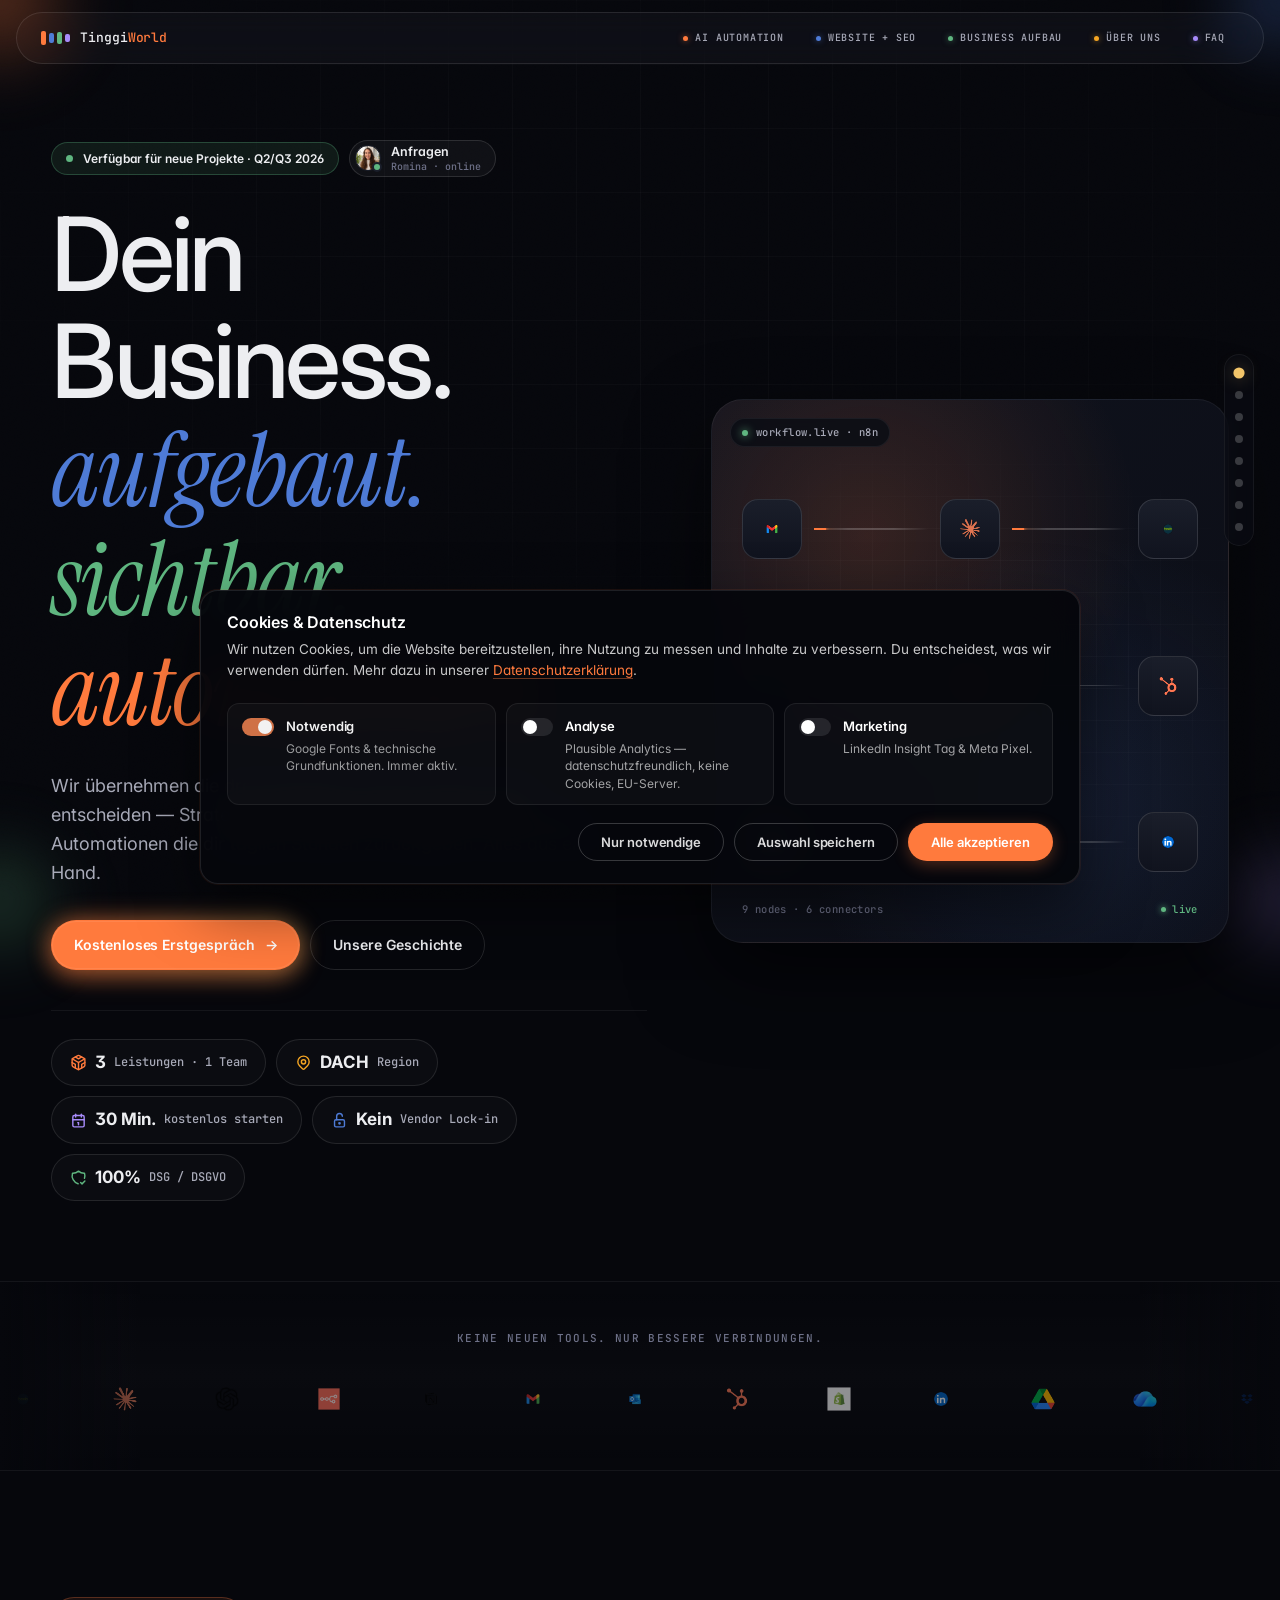
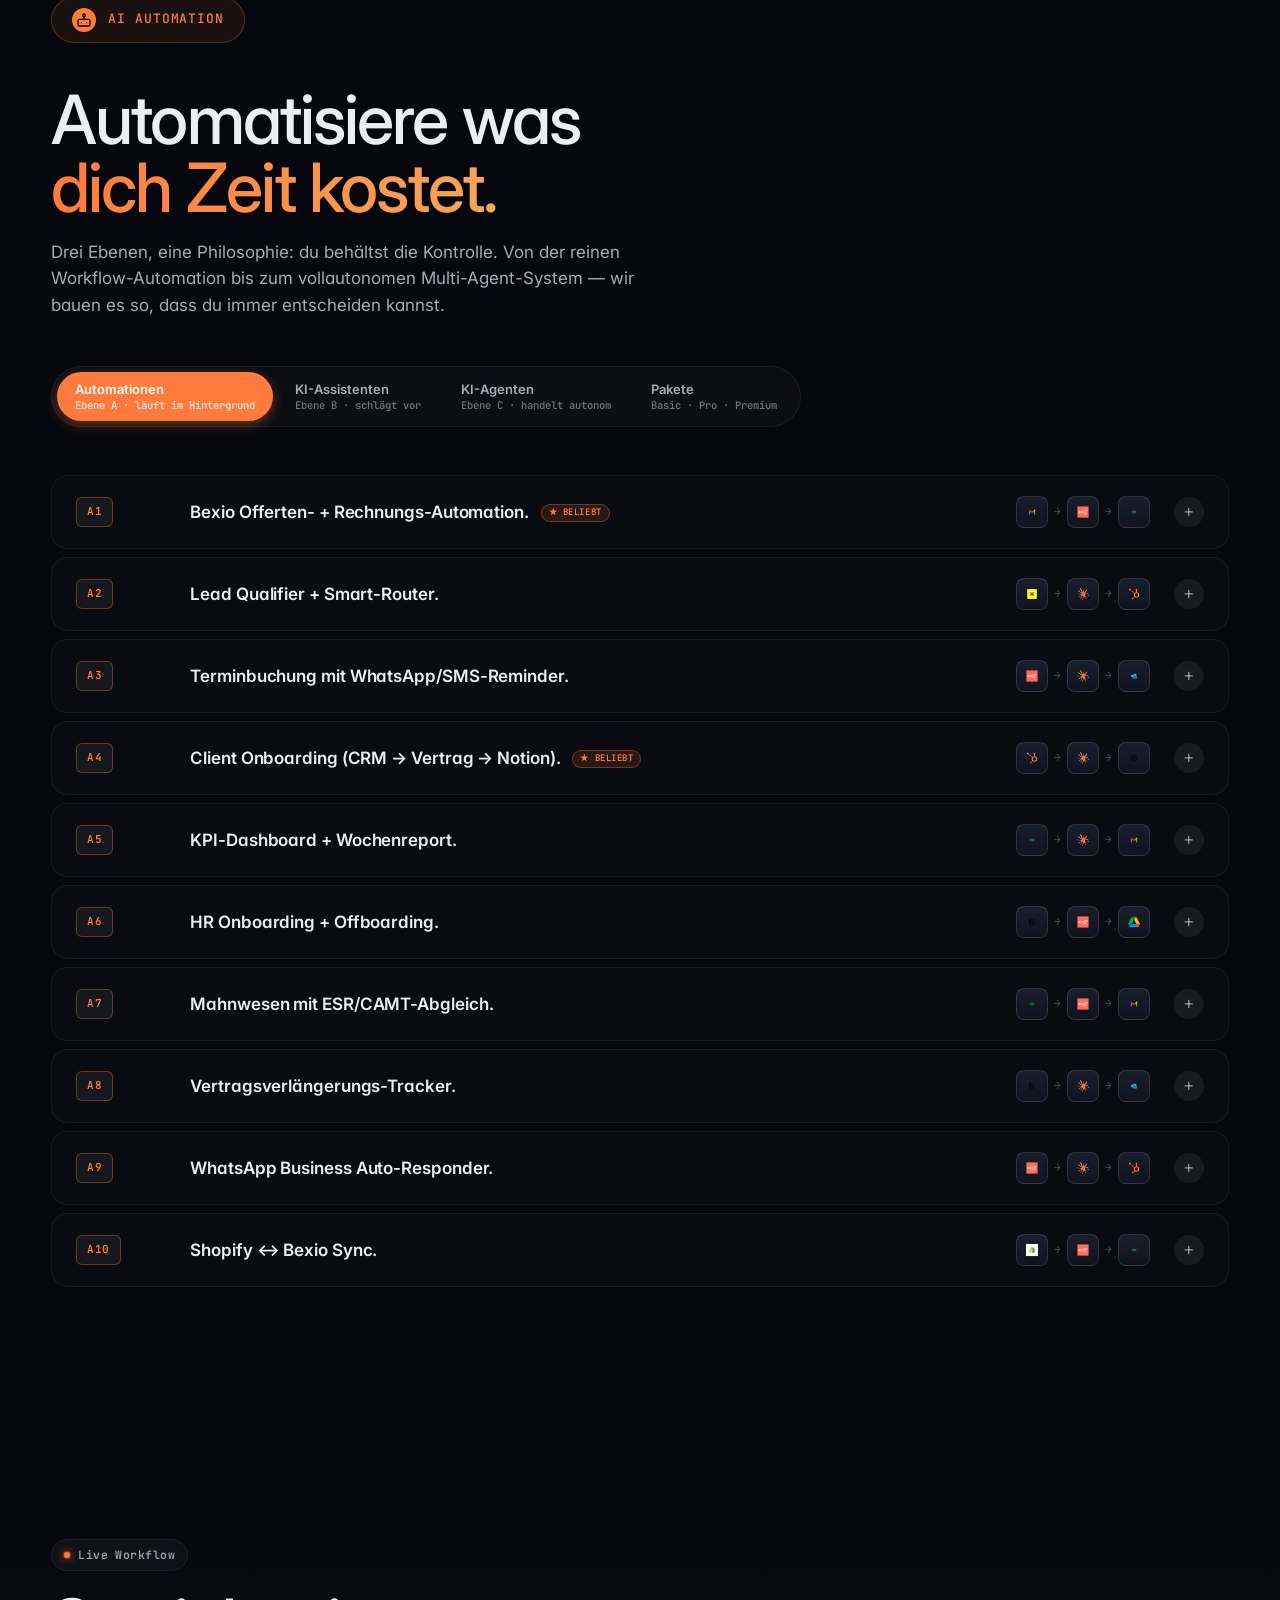
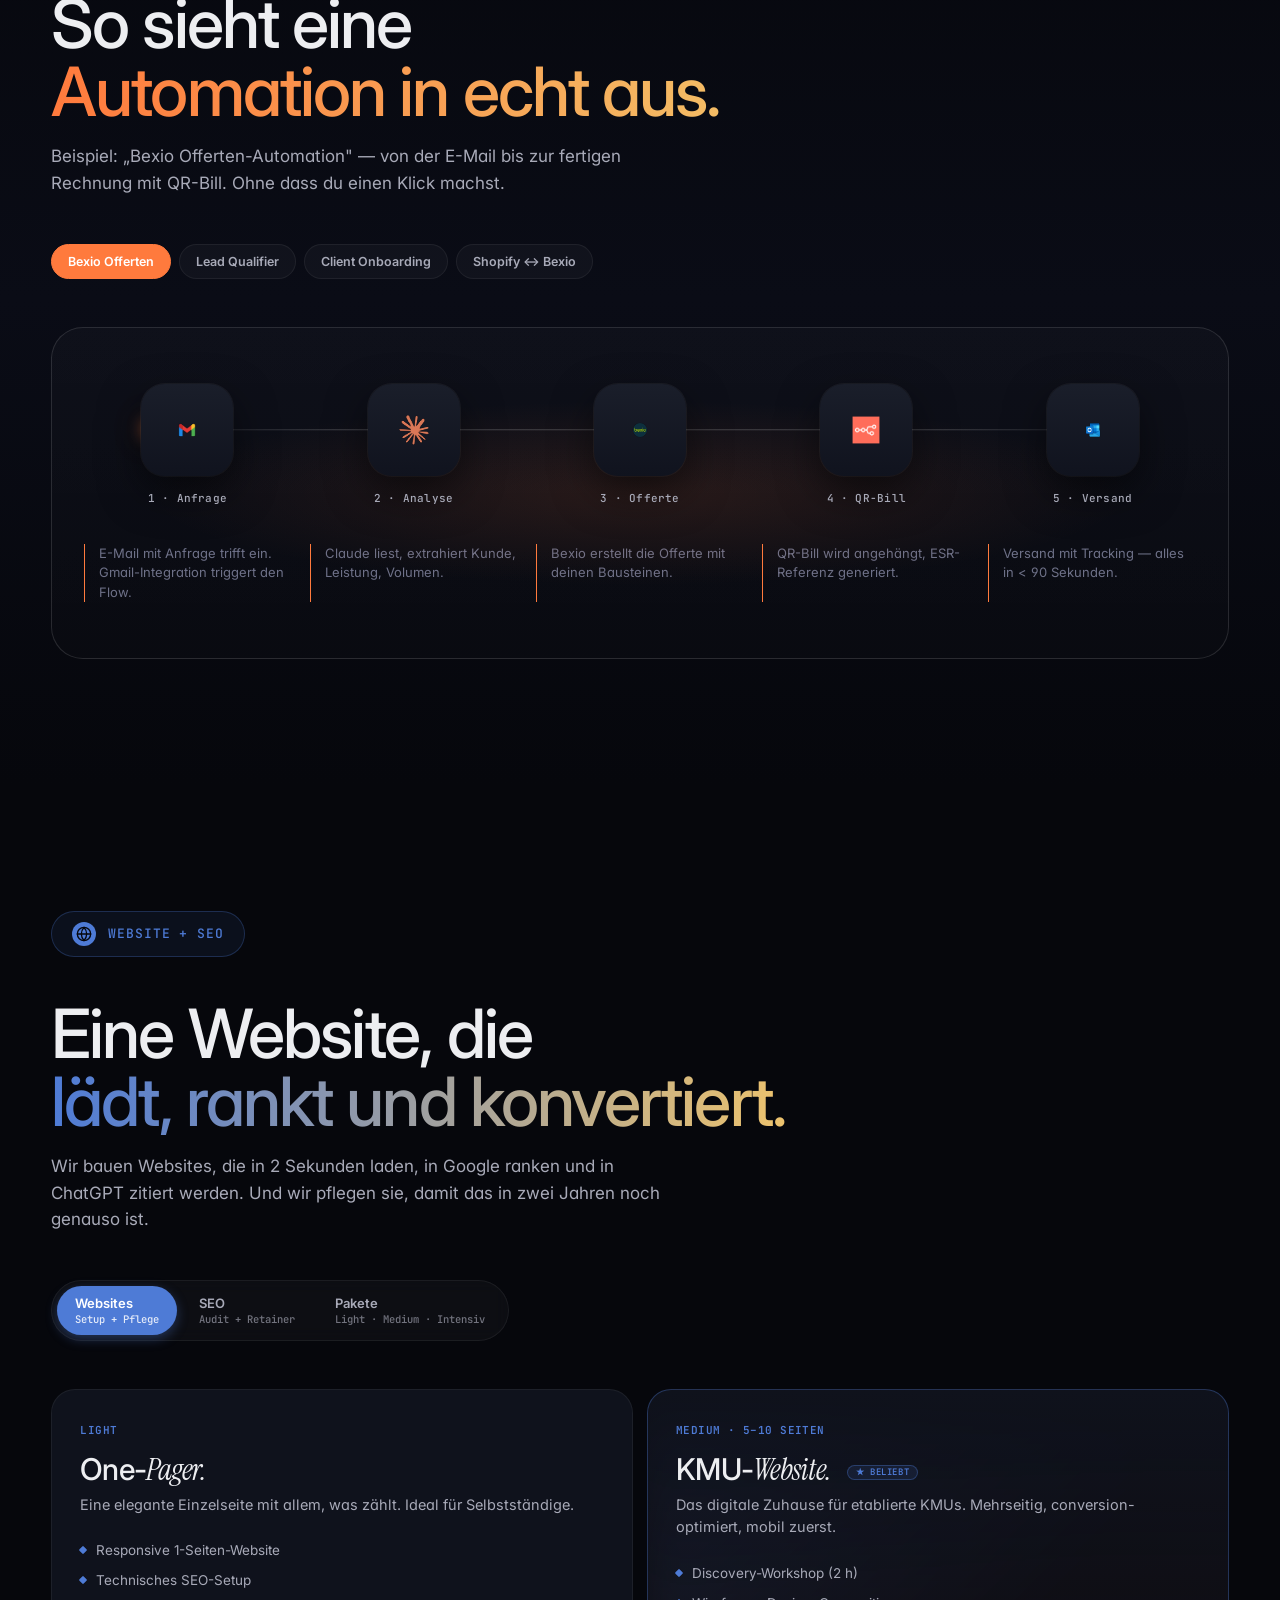
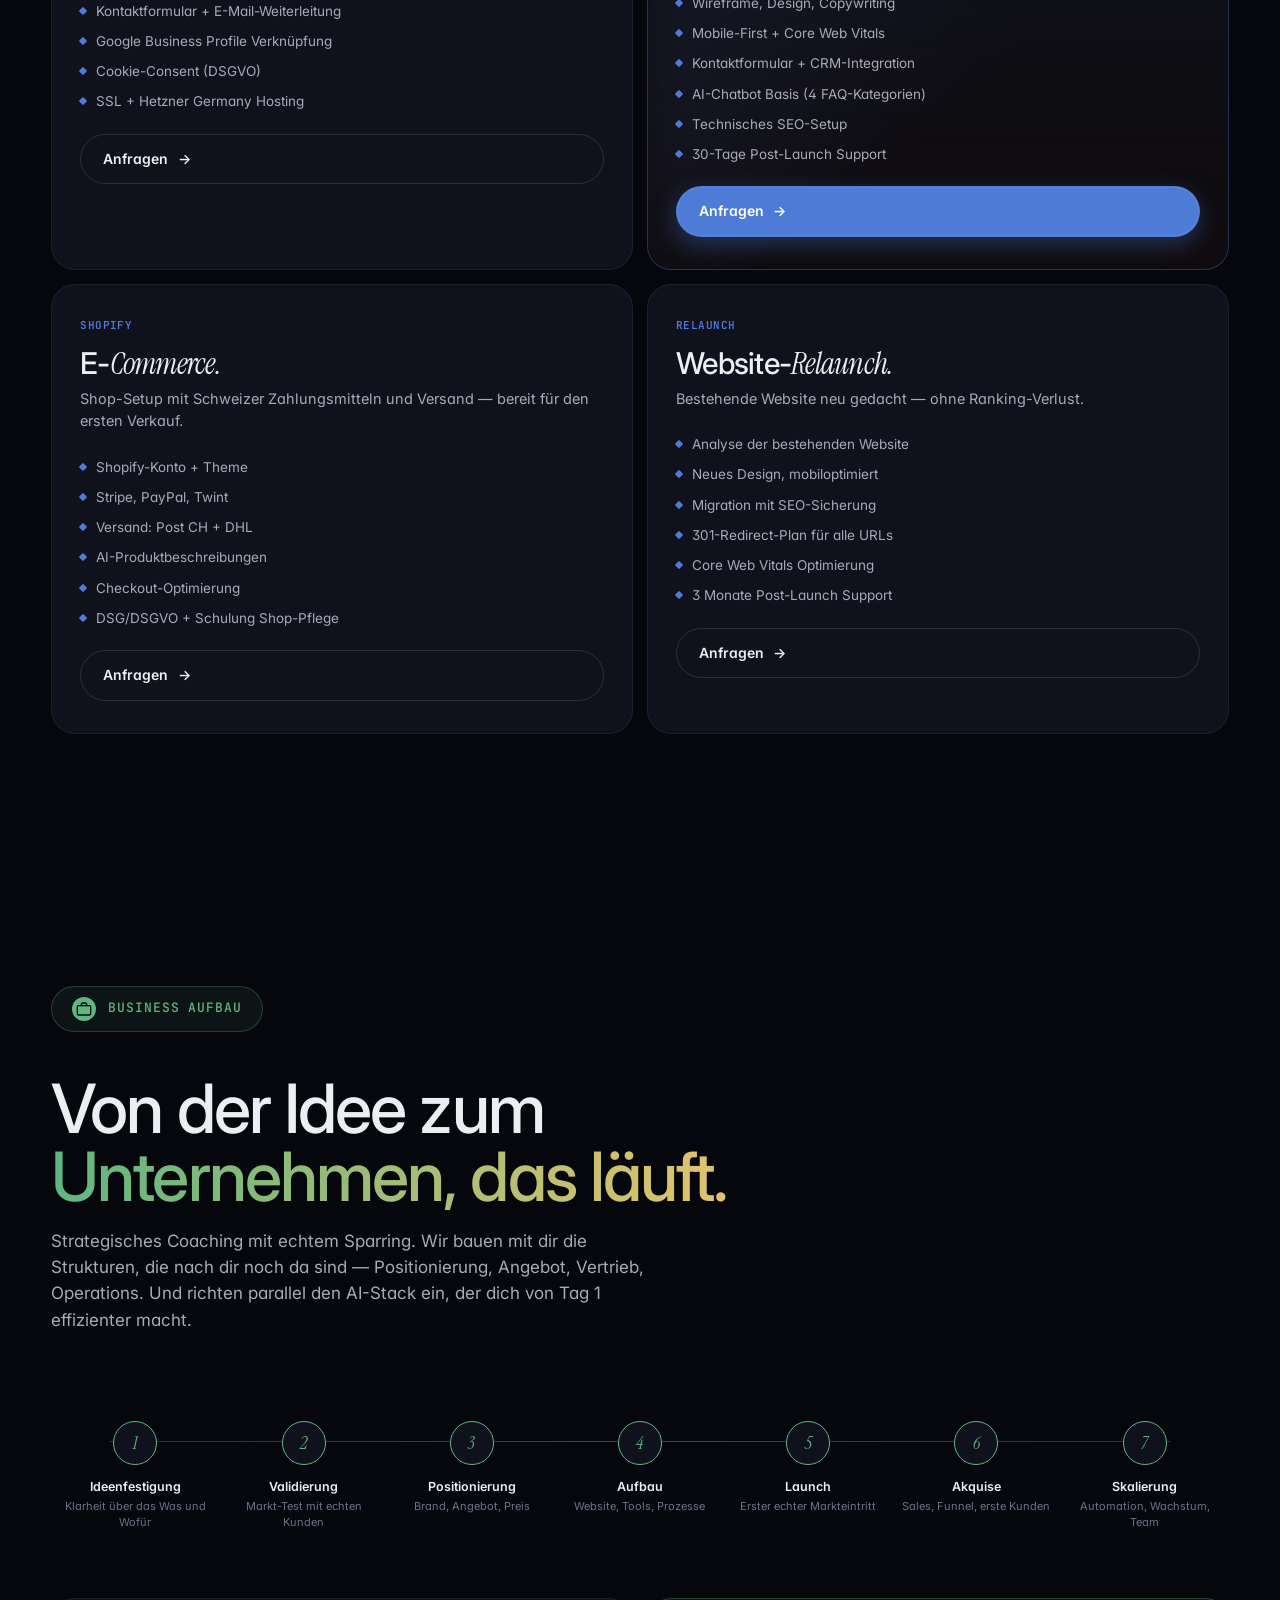
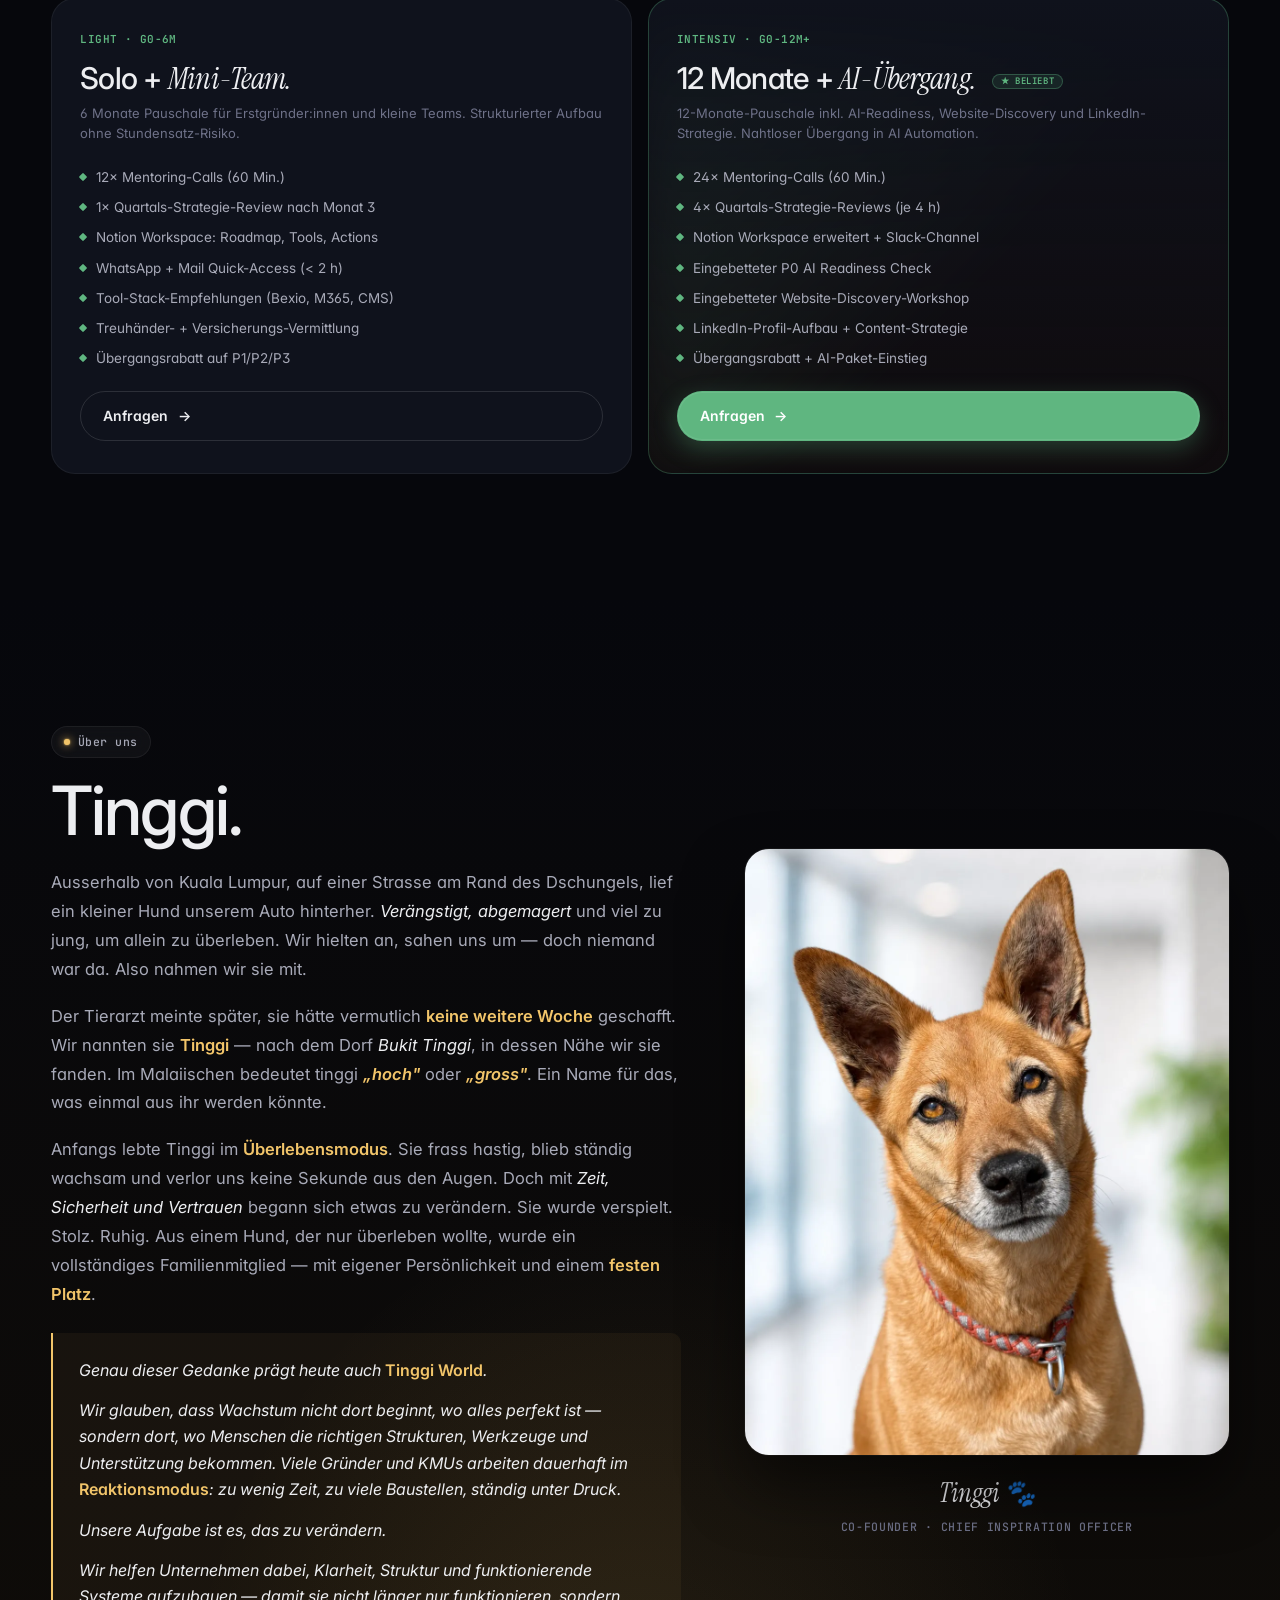
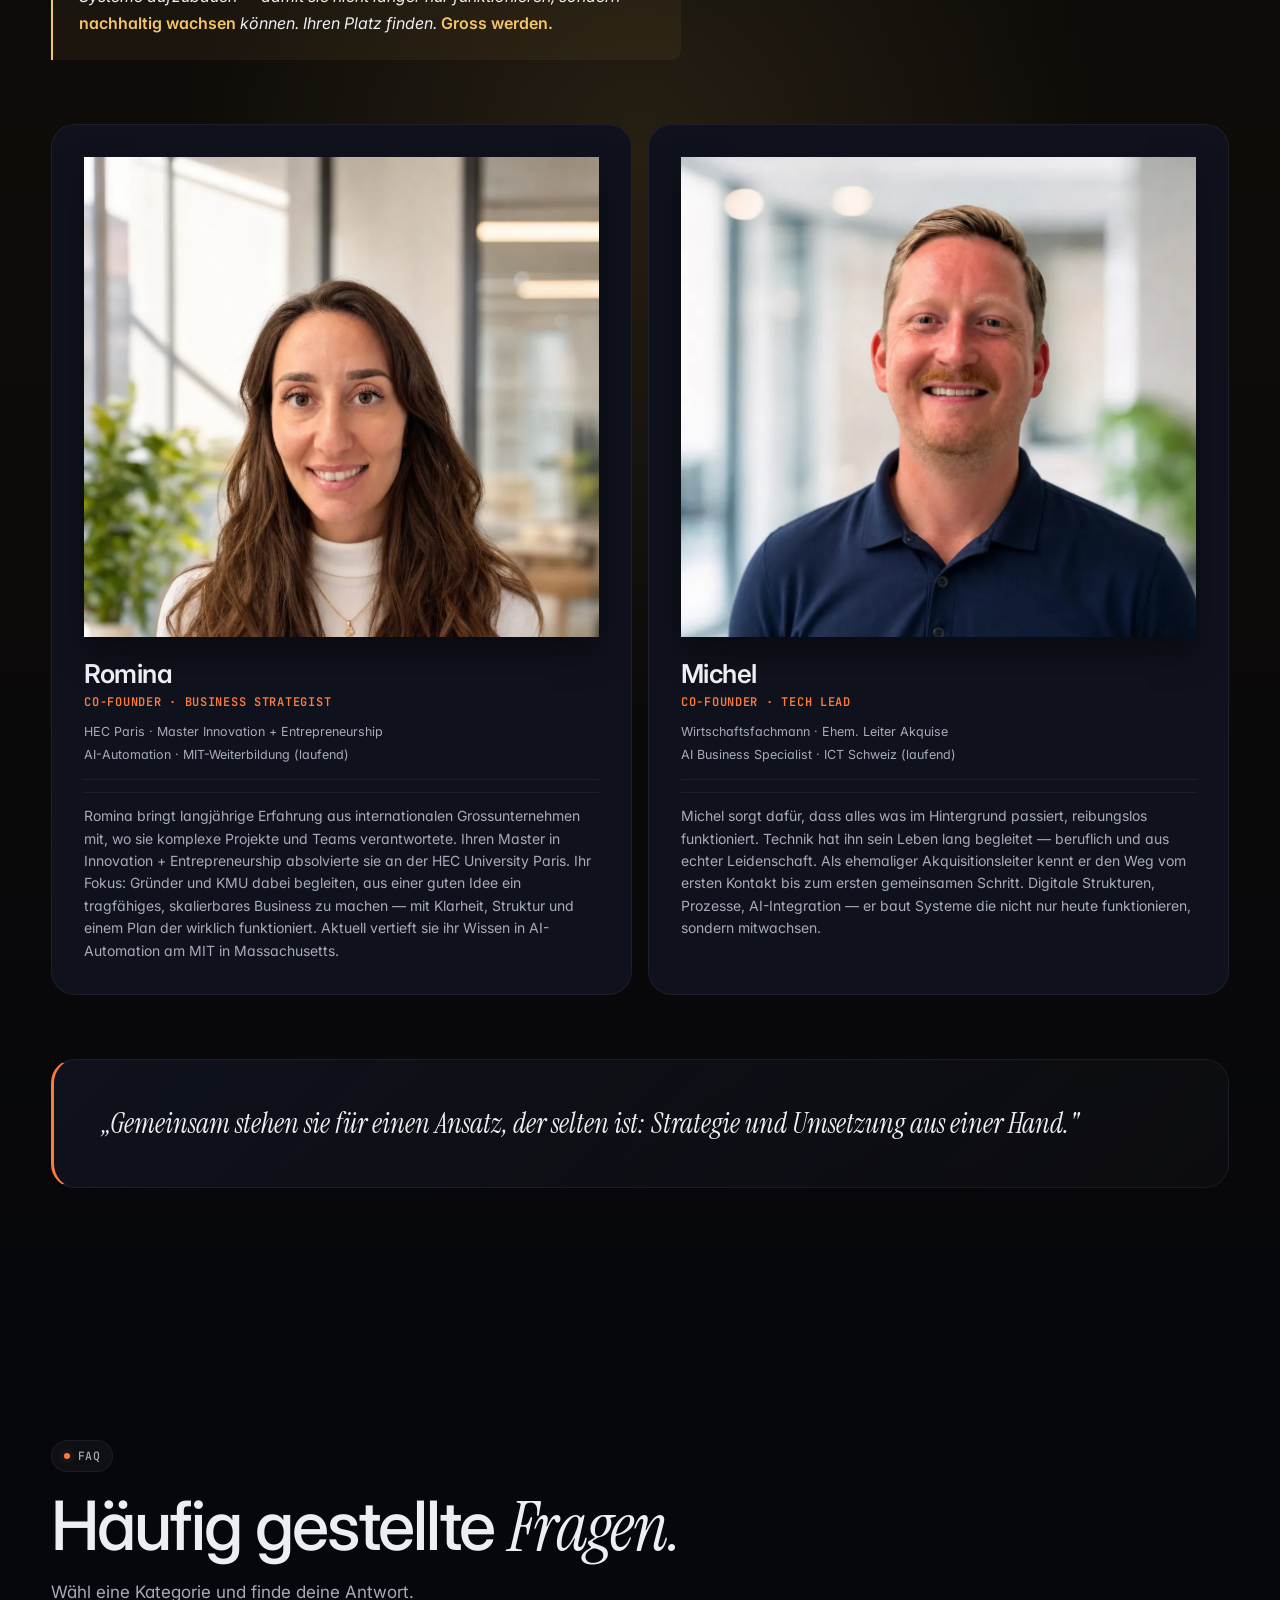
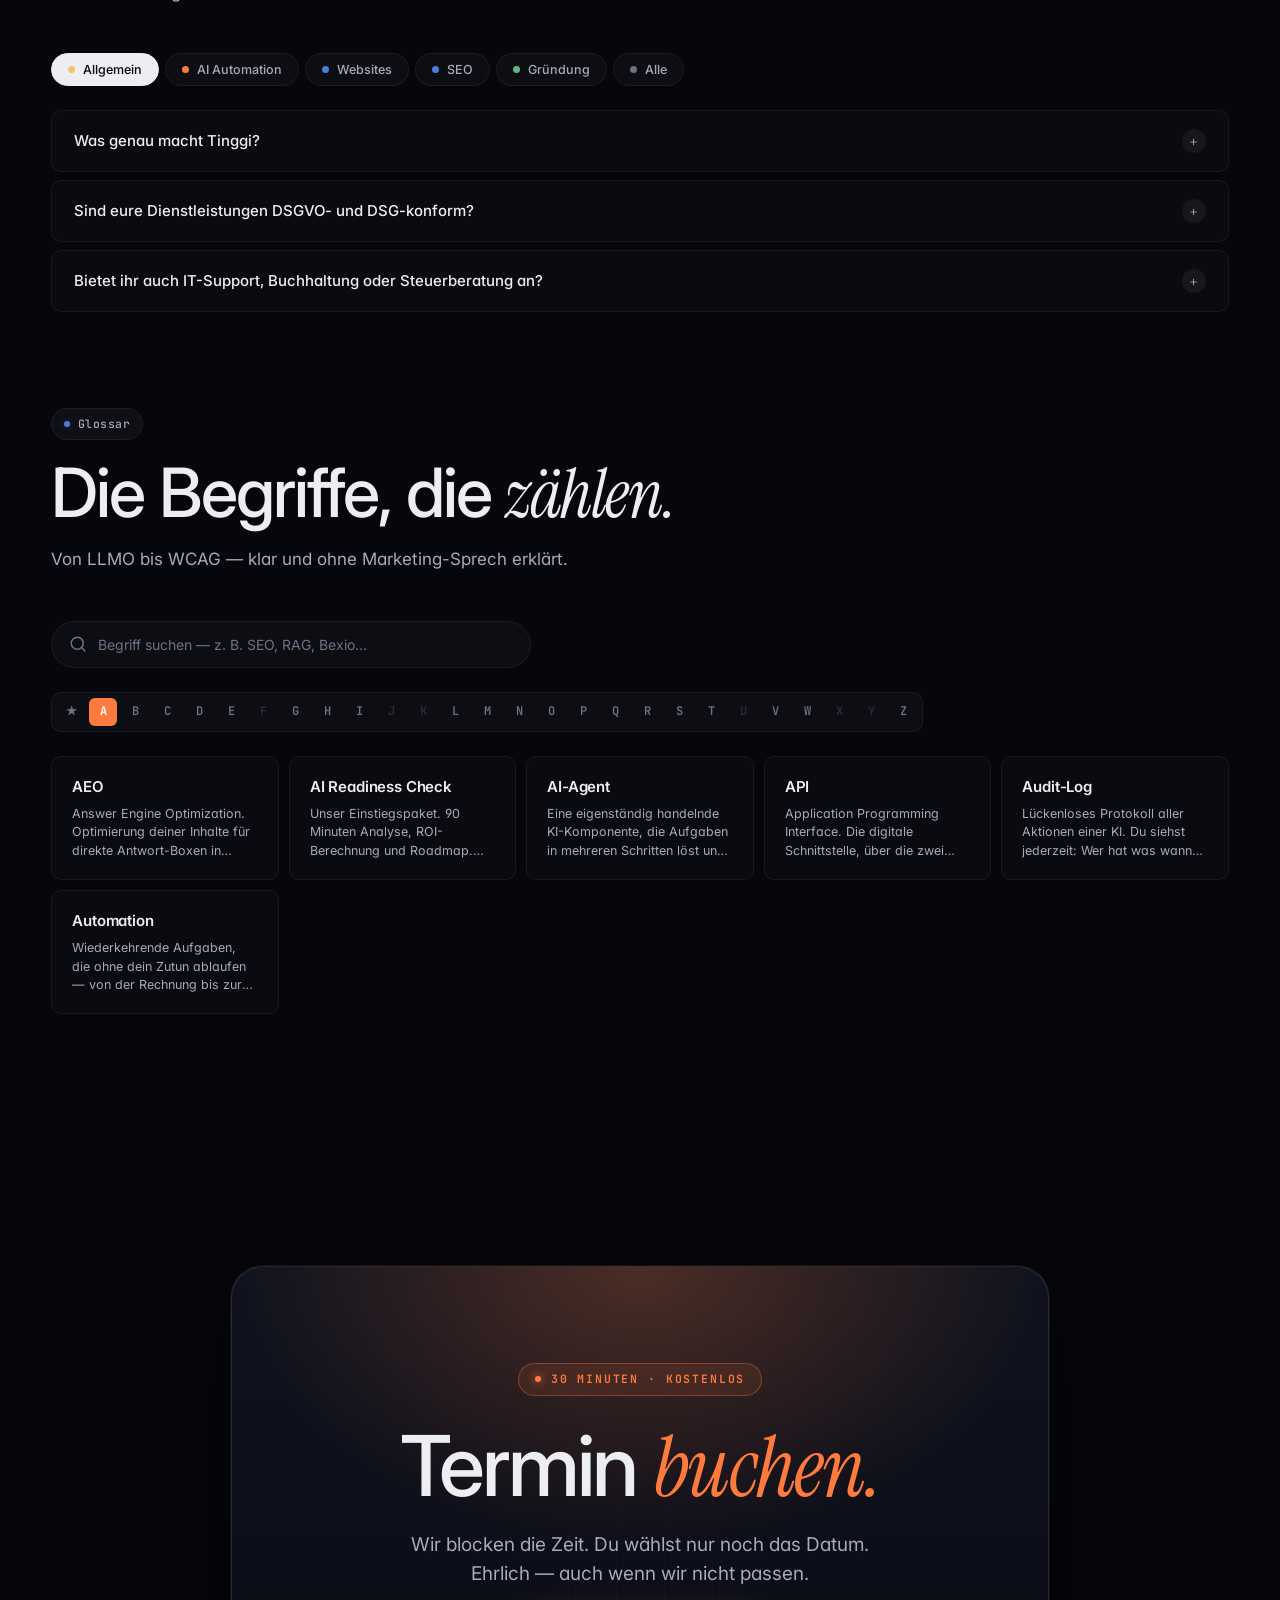
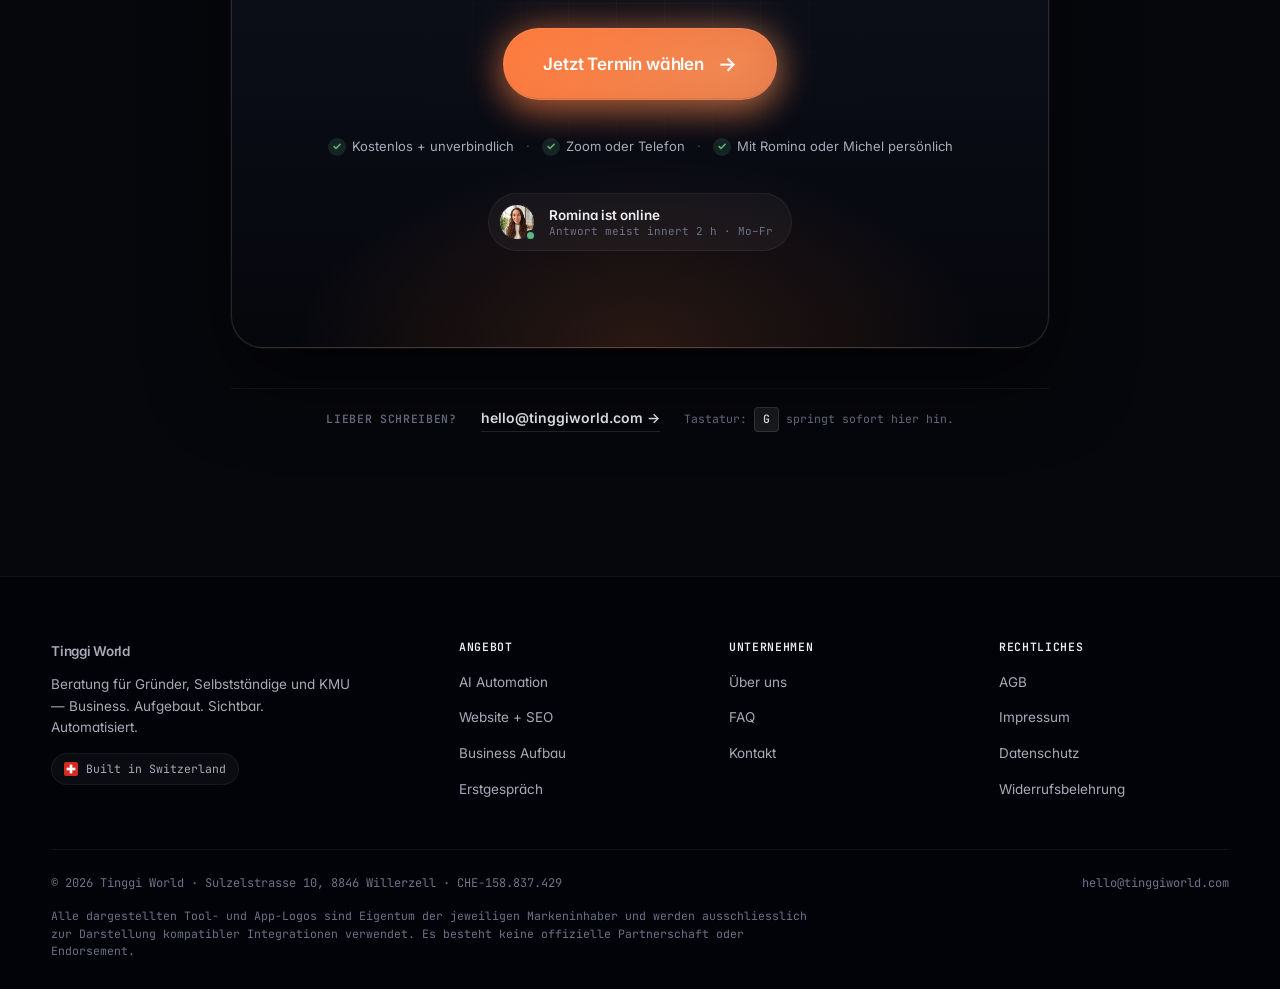
==== commit 32686dc0: "Fix: Plausible Analytics direkt laden (ohne Cookie-Consent-Wrapper)" ====
--- a/index.html
+++ b/index.html
@@ -88,8 +88,8 @@
 </style>
 
 <!-- Privacy-friendly analytics by Plausible — wird nach Consent (Analyse) geladen -->
-<script type="text/plain" data-cookie-consent="analytics" async src="https://plausible.io/js/pa-MJmjMK8x1ovVNPynp-o6t.js"></script>
-<script type="text/plain" data-cookie-consent="analytics">
+<script async src="https://plausible.io/js/pa-MJmjMK8x1ovVNPynp-o6t.js"></script>
+<script>
   window.plausible=window.plausible||function(){(plausible.q=plausible.q||[]).push(arguments)},plausible.init=plausible.init||function(i){plausible.o=i||{}};
   plausible.init()
 </script>
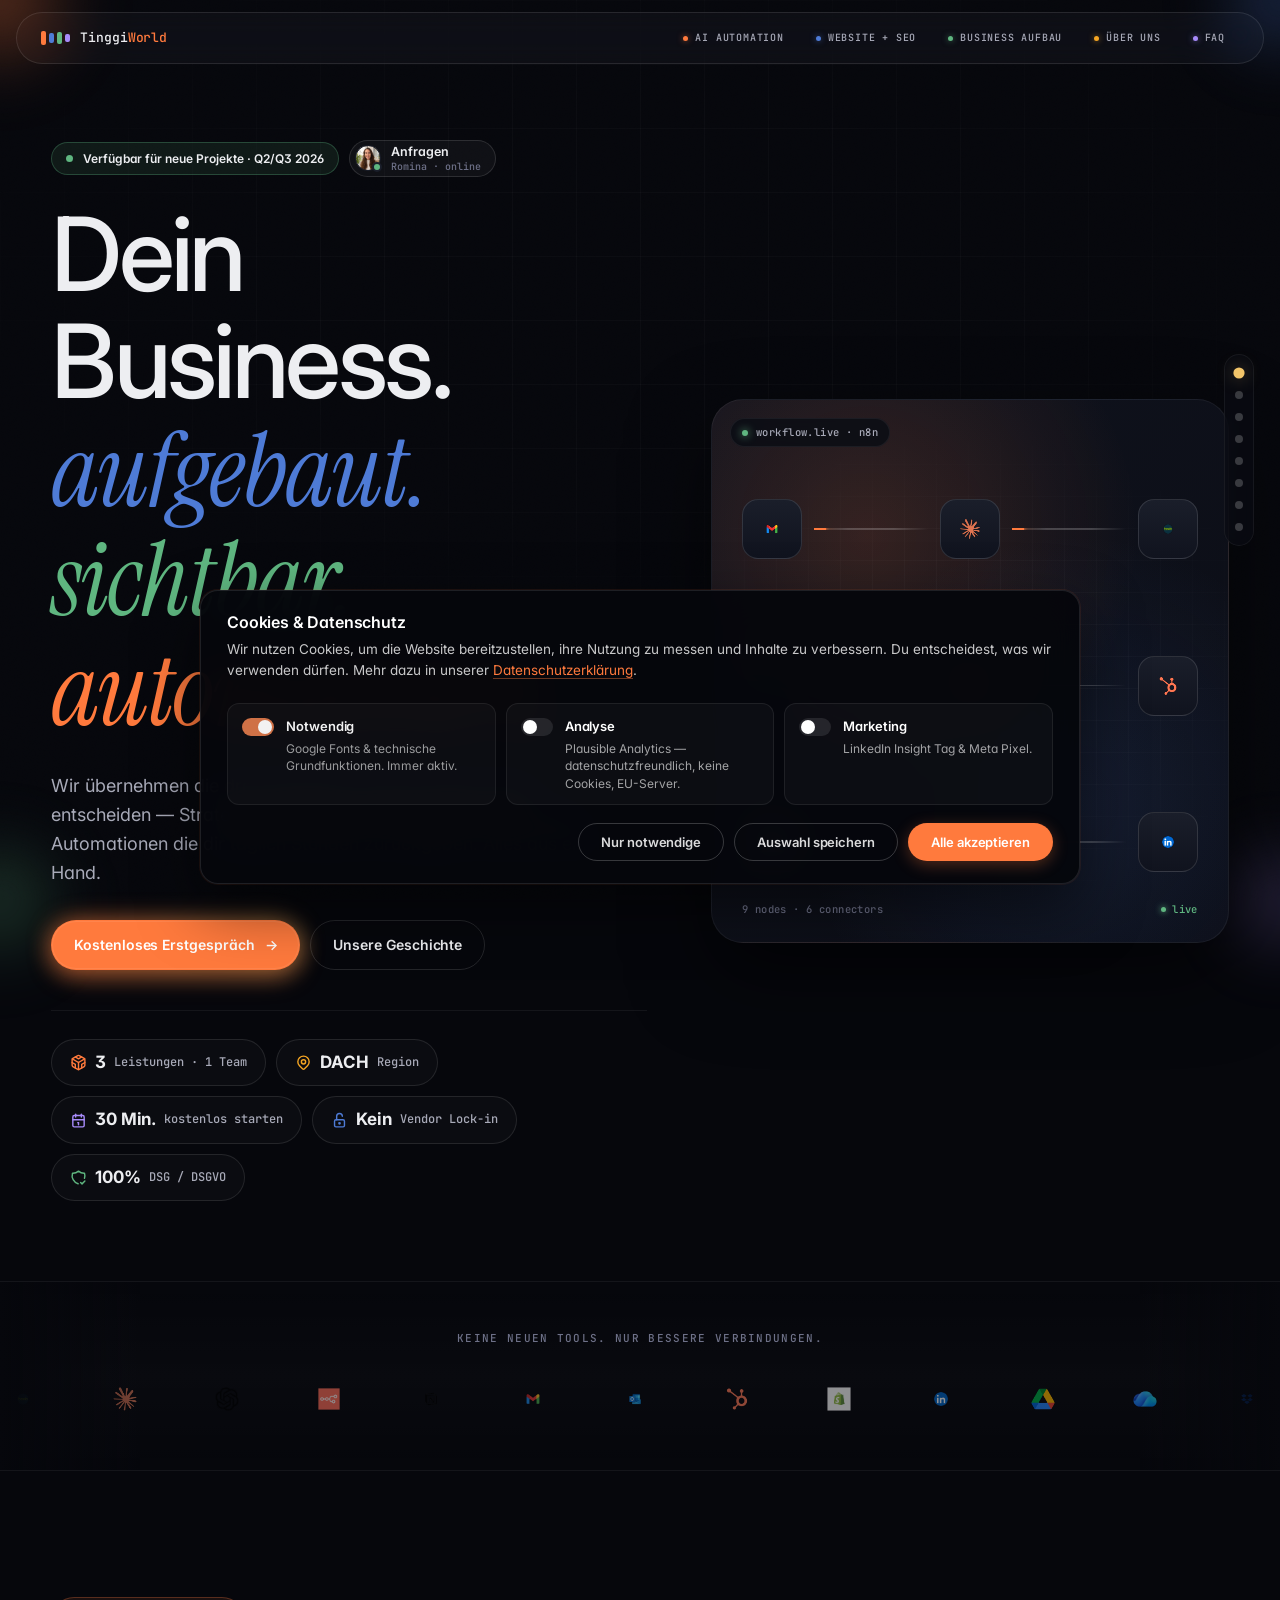
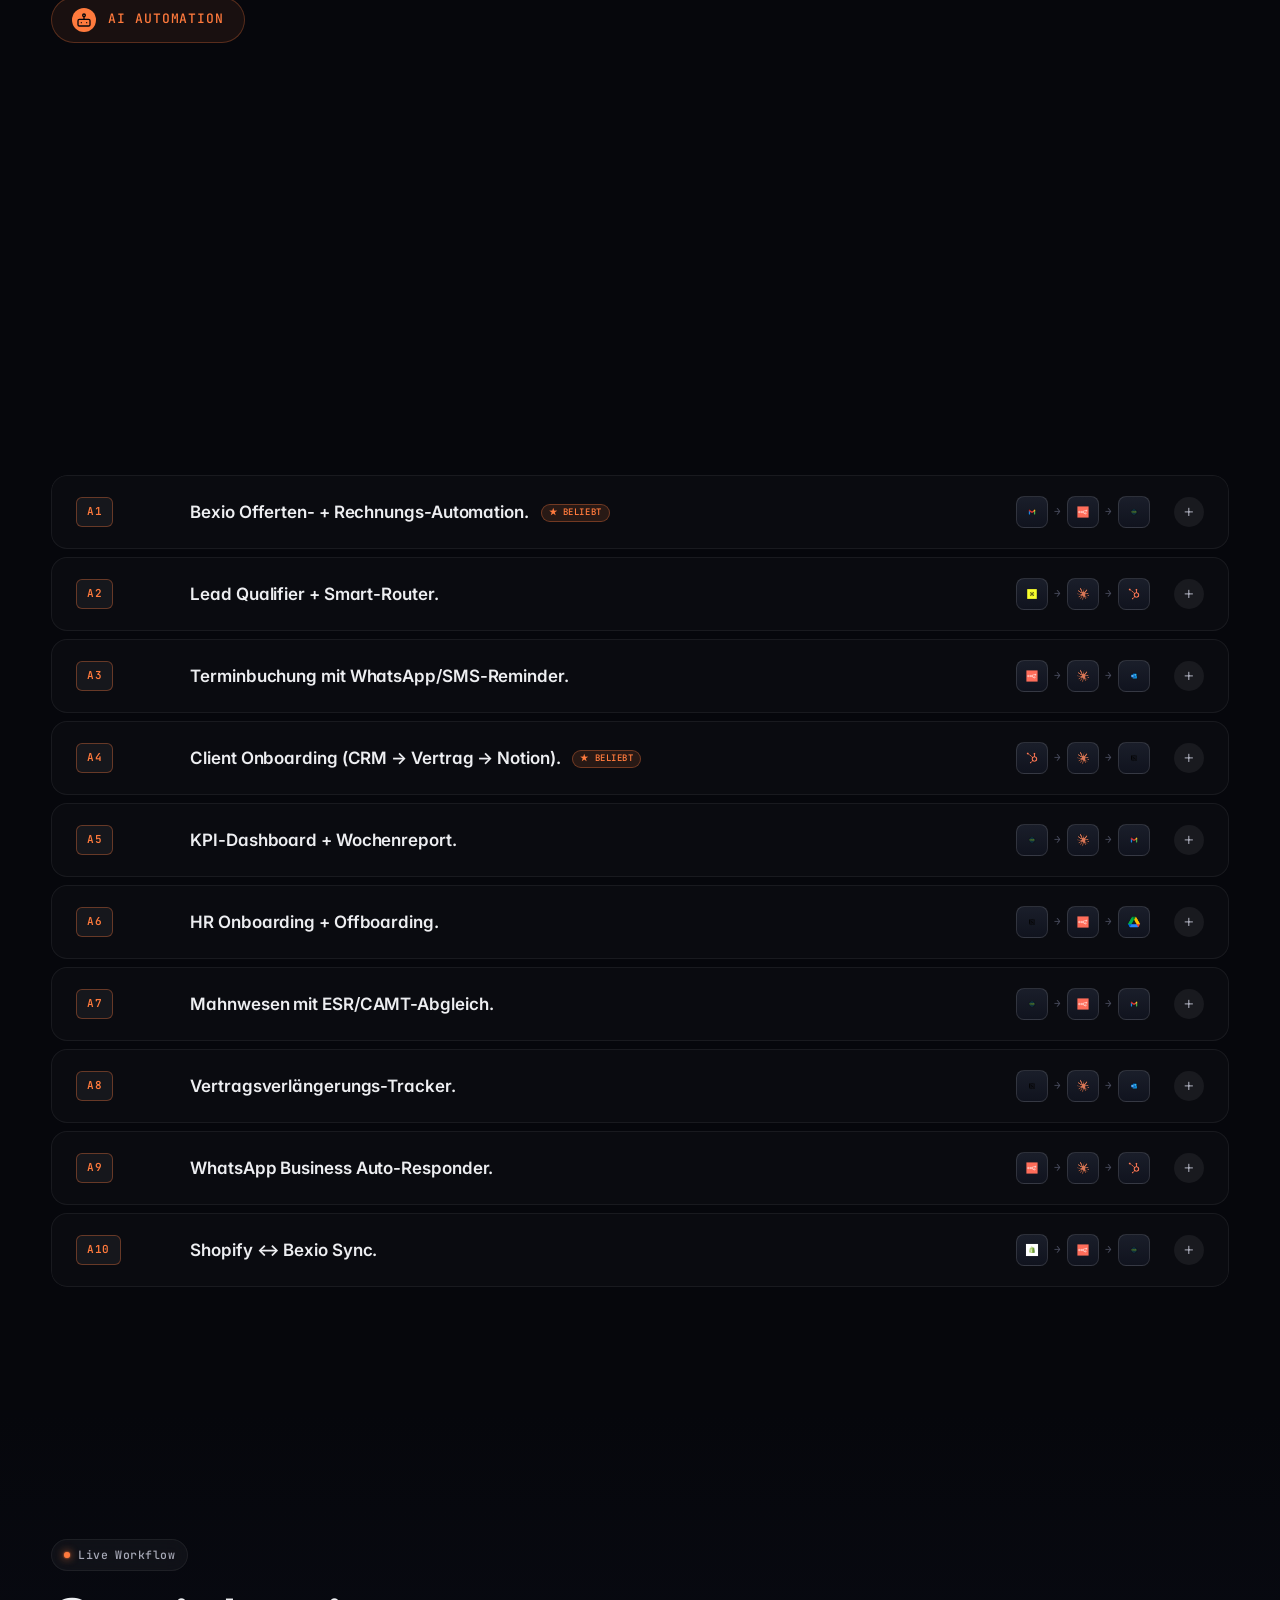
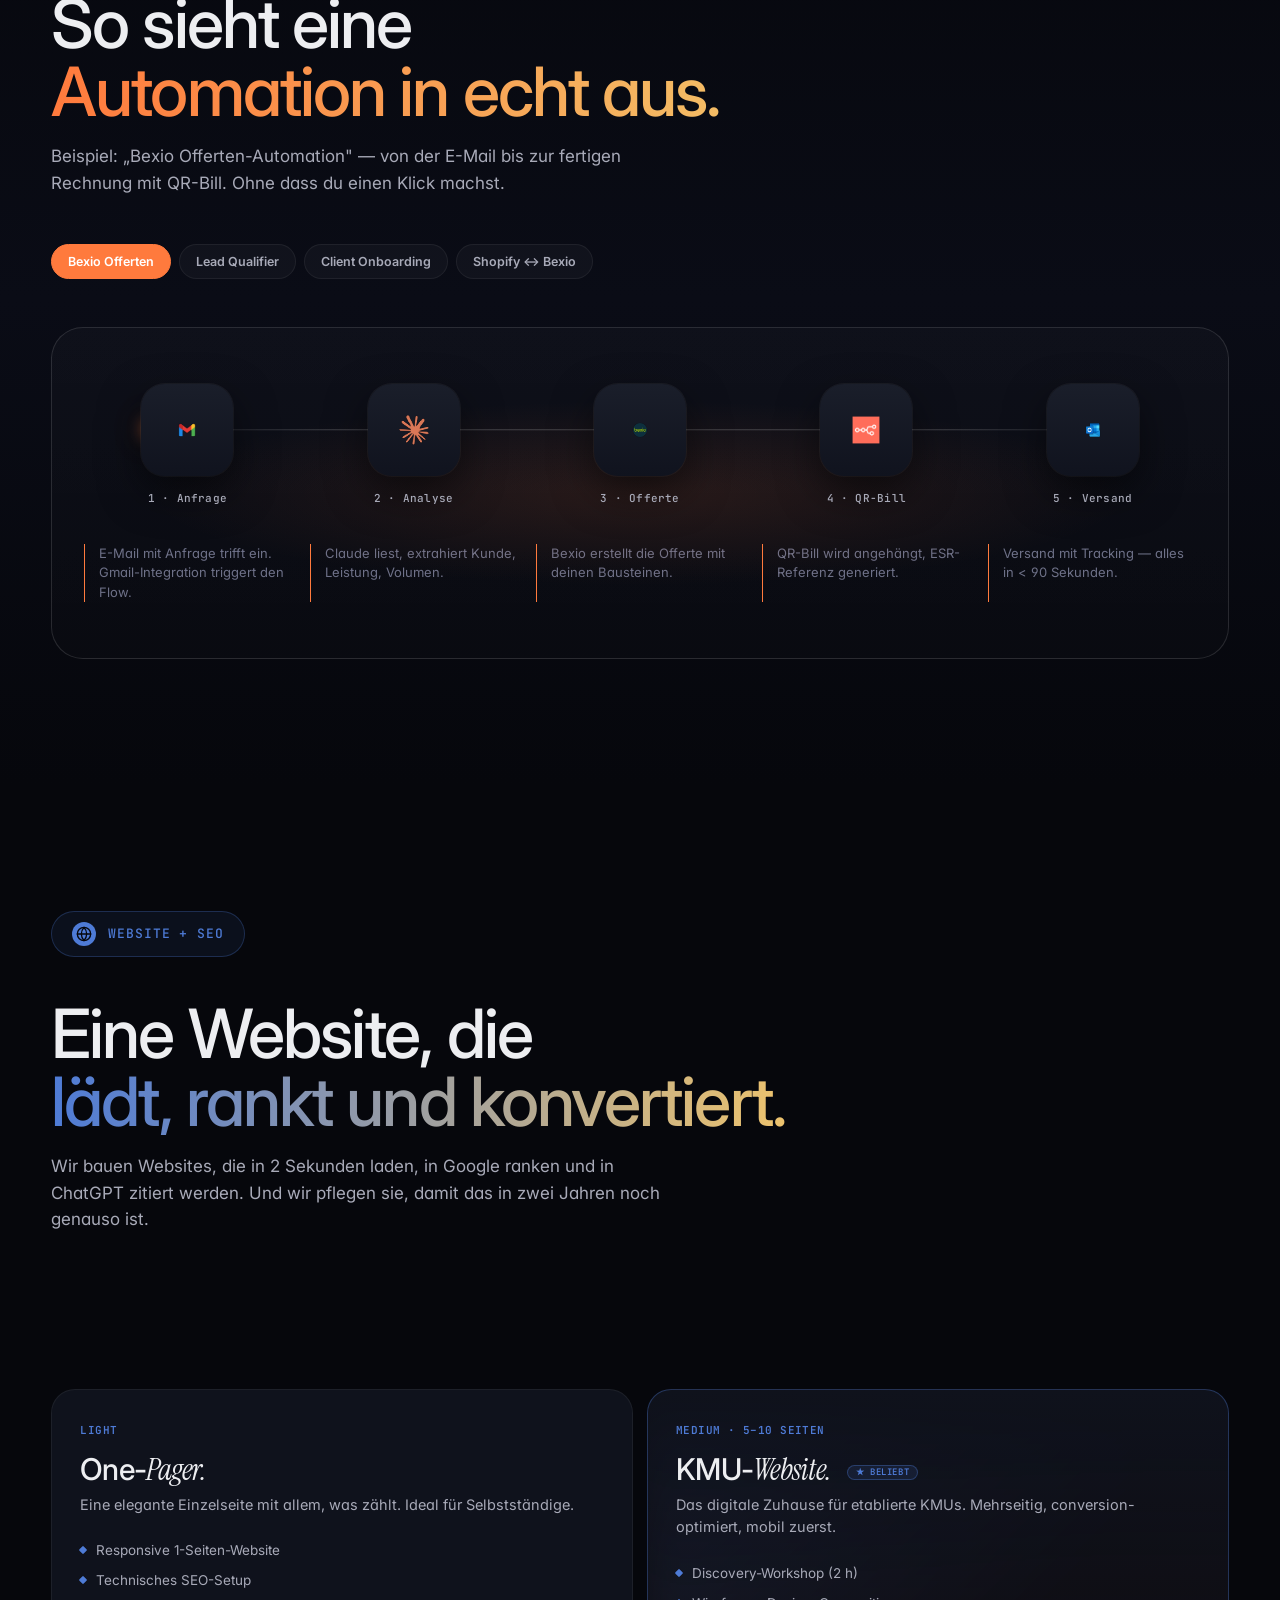
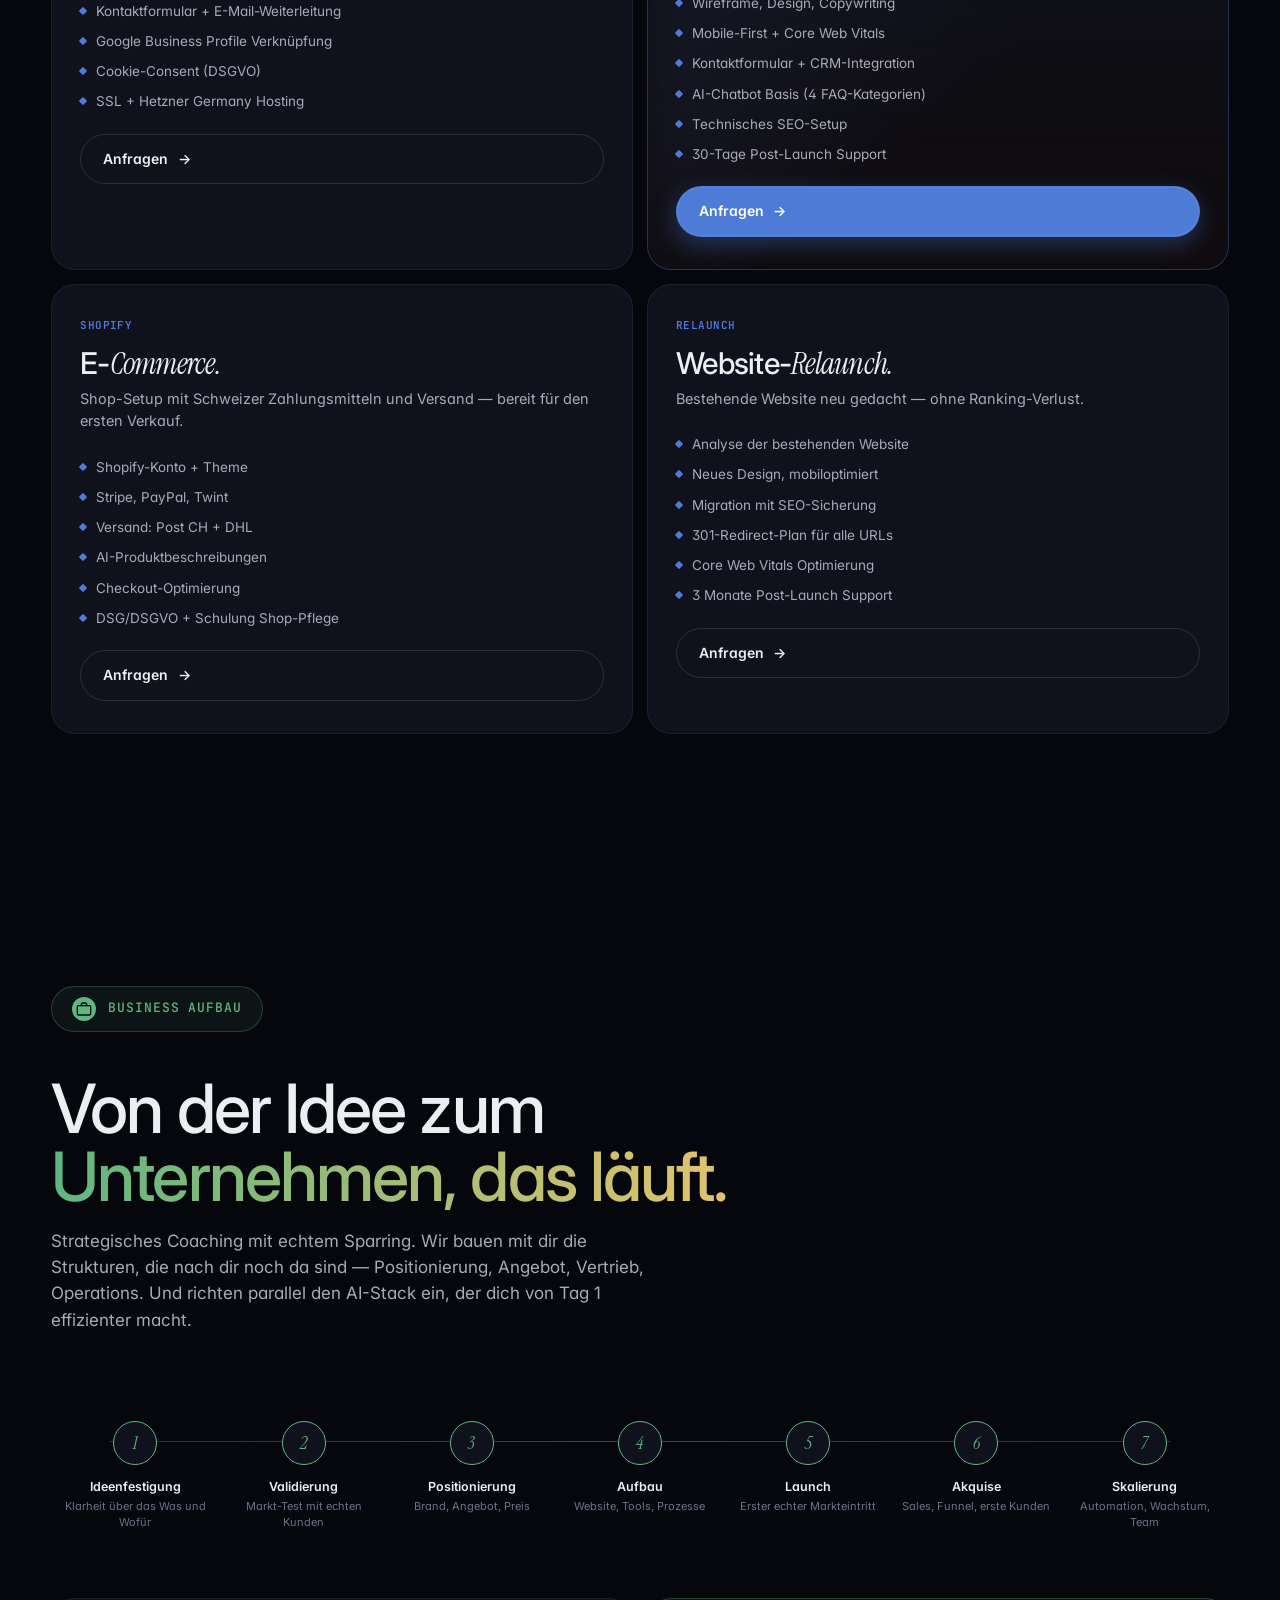
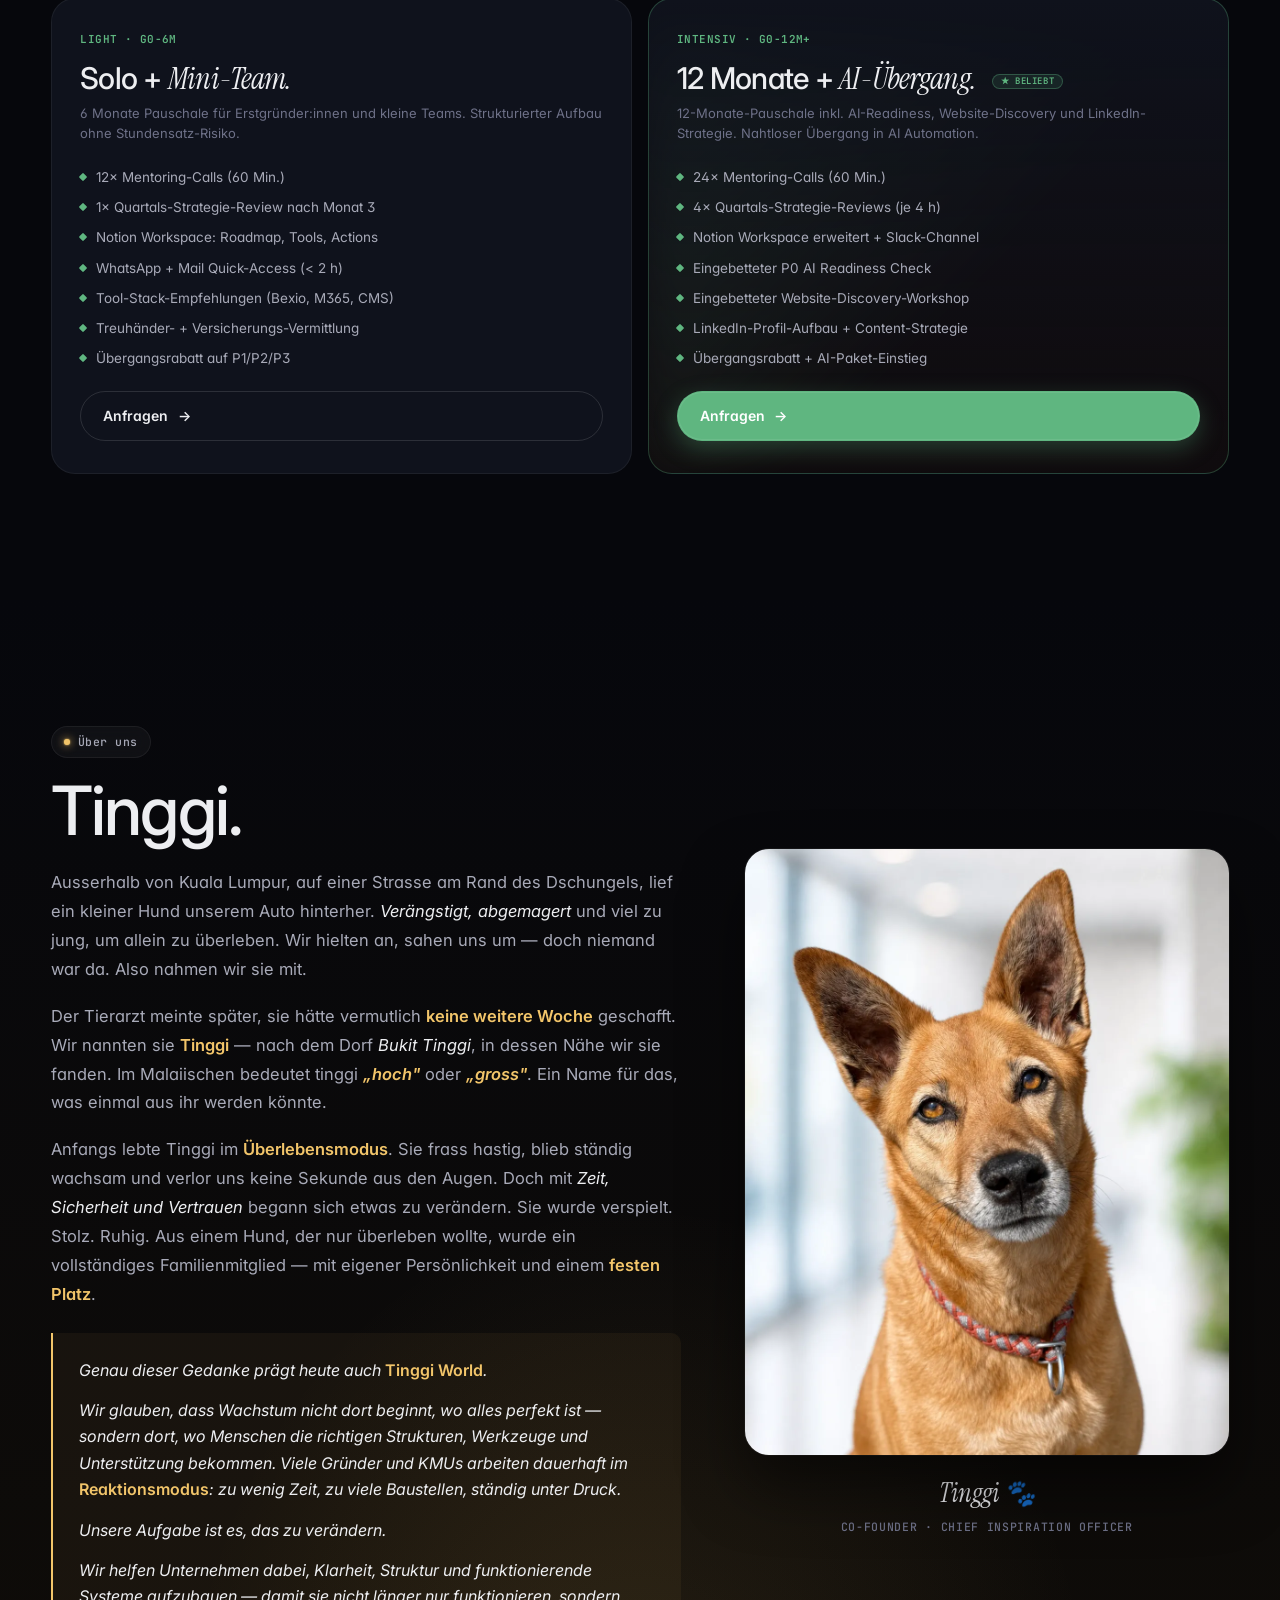
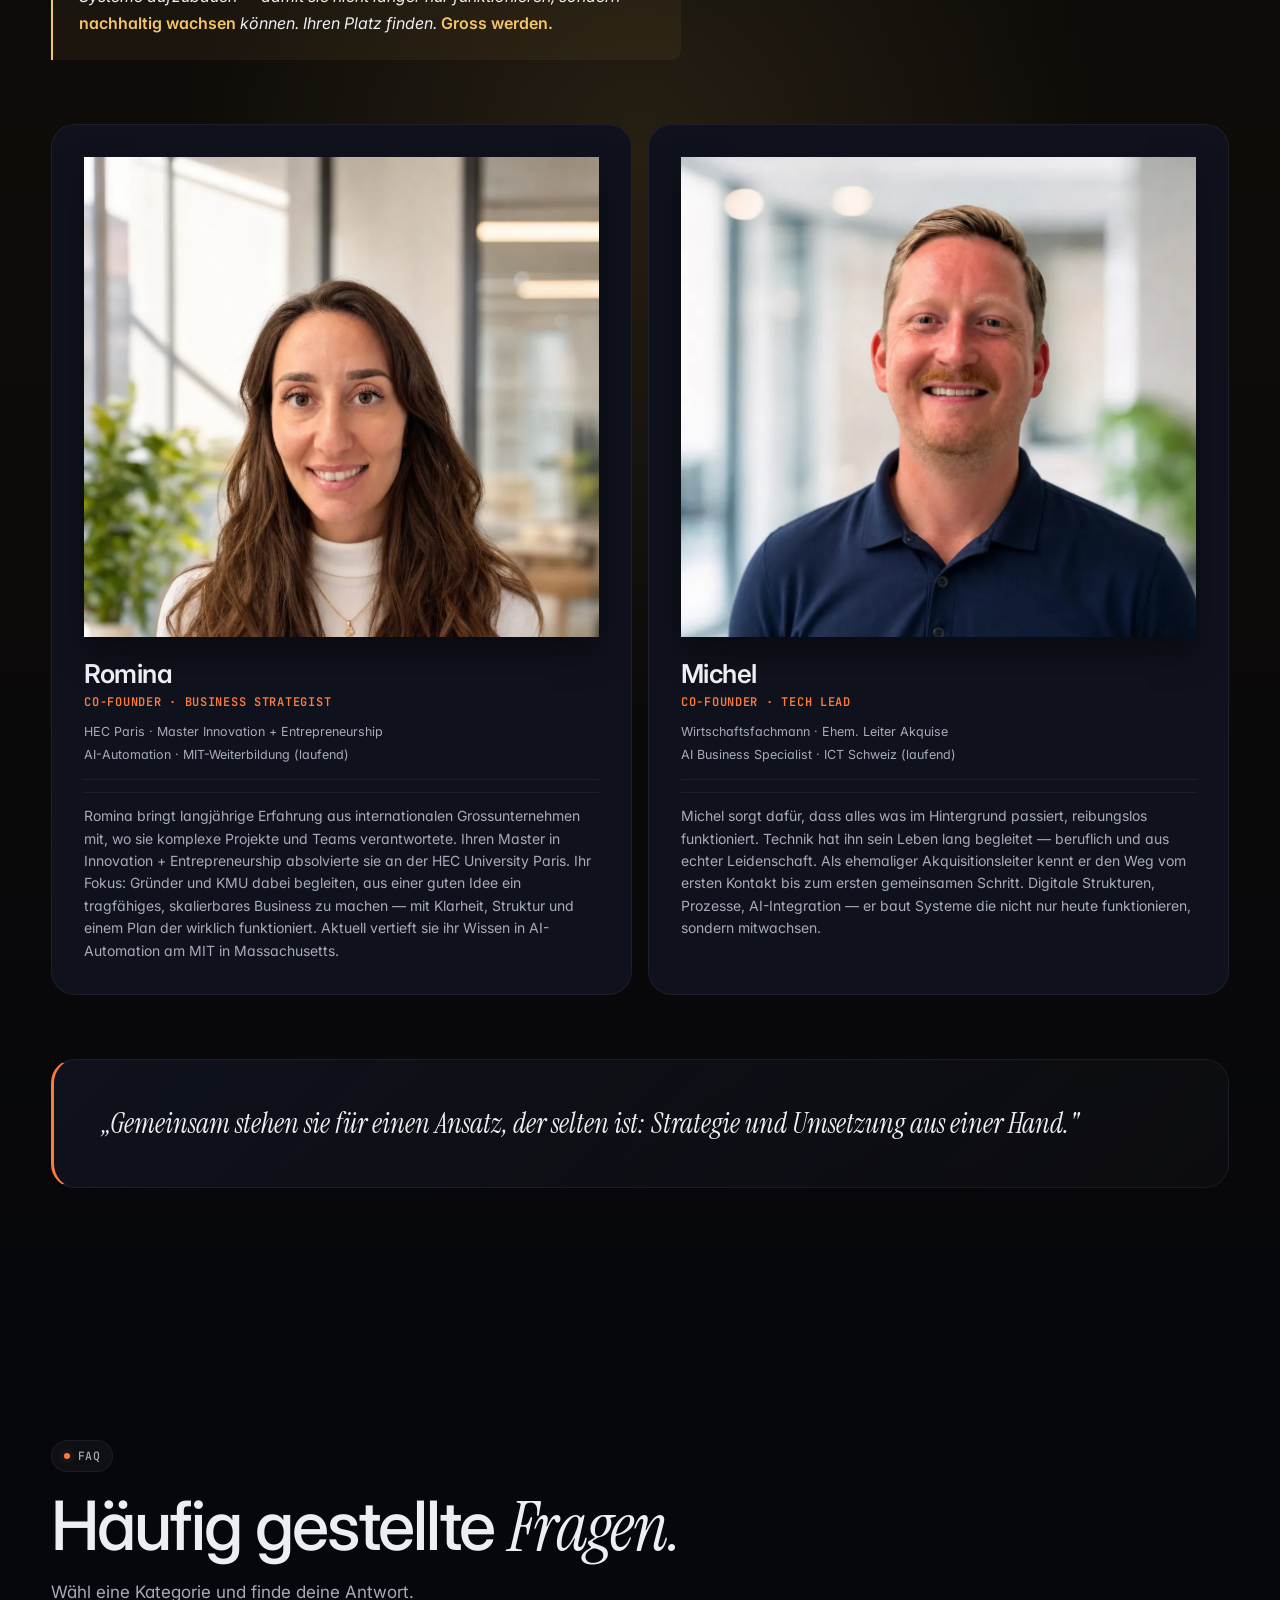
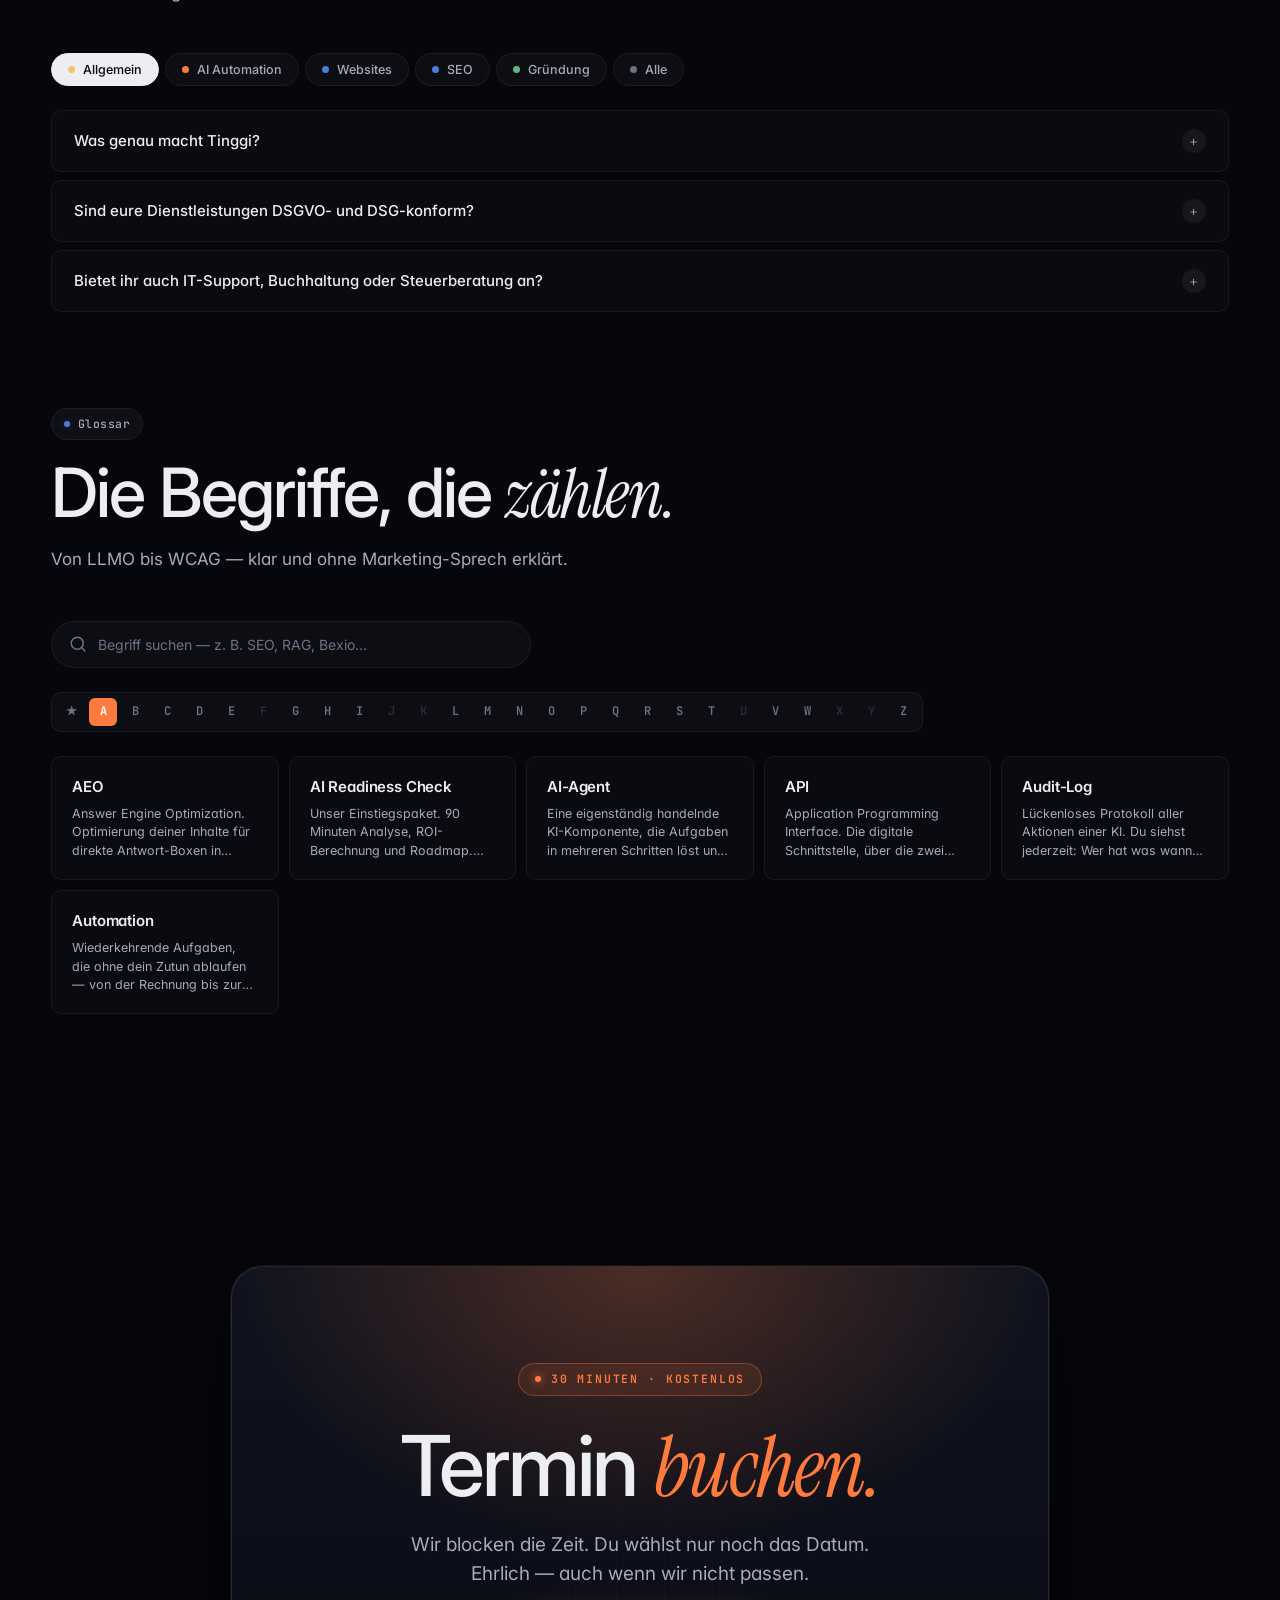
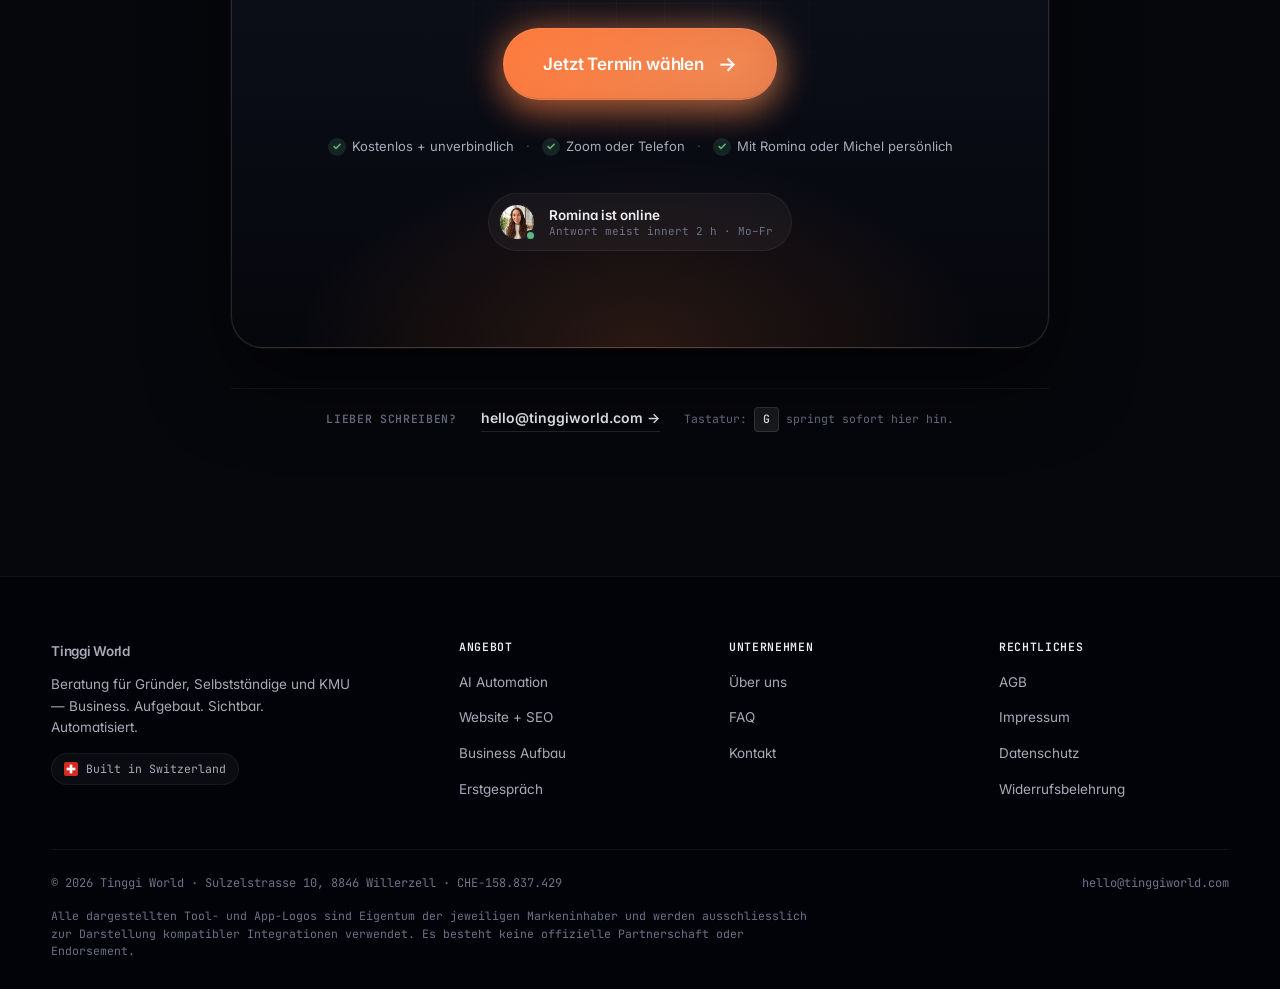
==== commit 21cfdb0a: "Add buchen.html — Calendly Buchungsseite + Button-Link angepasst Co-Authored-By: Claude Opus 4.7 <no" ====
--- a/index.html
+++ b/index.html
@@ -1202,7 +1202,7 @@
       <h2 class="book-cta-title">Termin <span class="h-display" style="color:var(--terracotta)">buchen.</span></h2>
       <p class="book-cta-sub">Wir blocken die Zeit. Du wählst nur noch das Datum.<br>Ehrlich — auch wenn wir nicht passen.</p>
 
-      <a href="https://calendly.com/hello-tinggiworld/30min" target="_blank" rel="noopener noreferrer" class="book-cta-btn">
+      <a href="/buchen" class="book-cta-btn">
         <span>Jetzt Termin wählen</span>
         <span class="arr">→</span>
       </a>
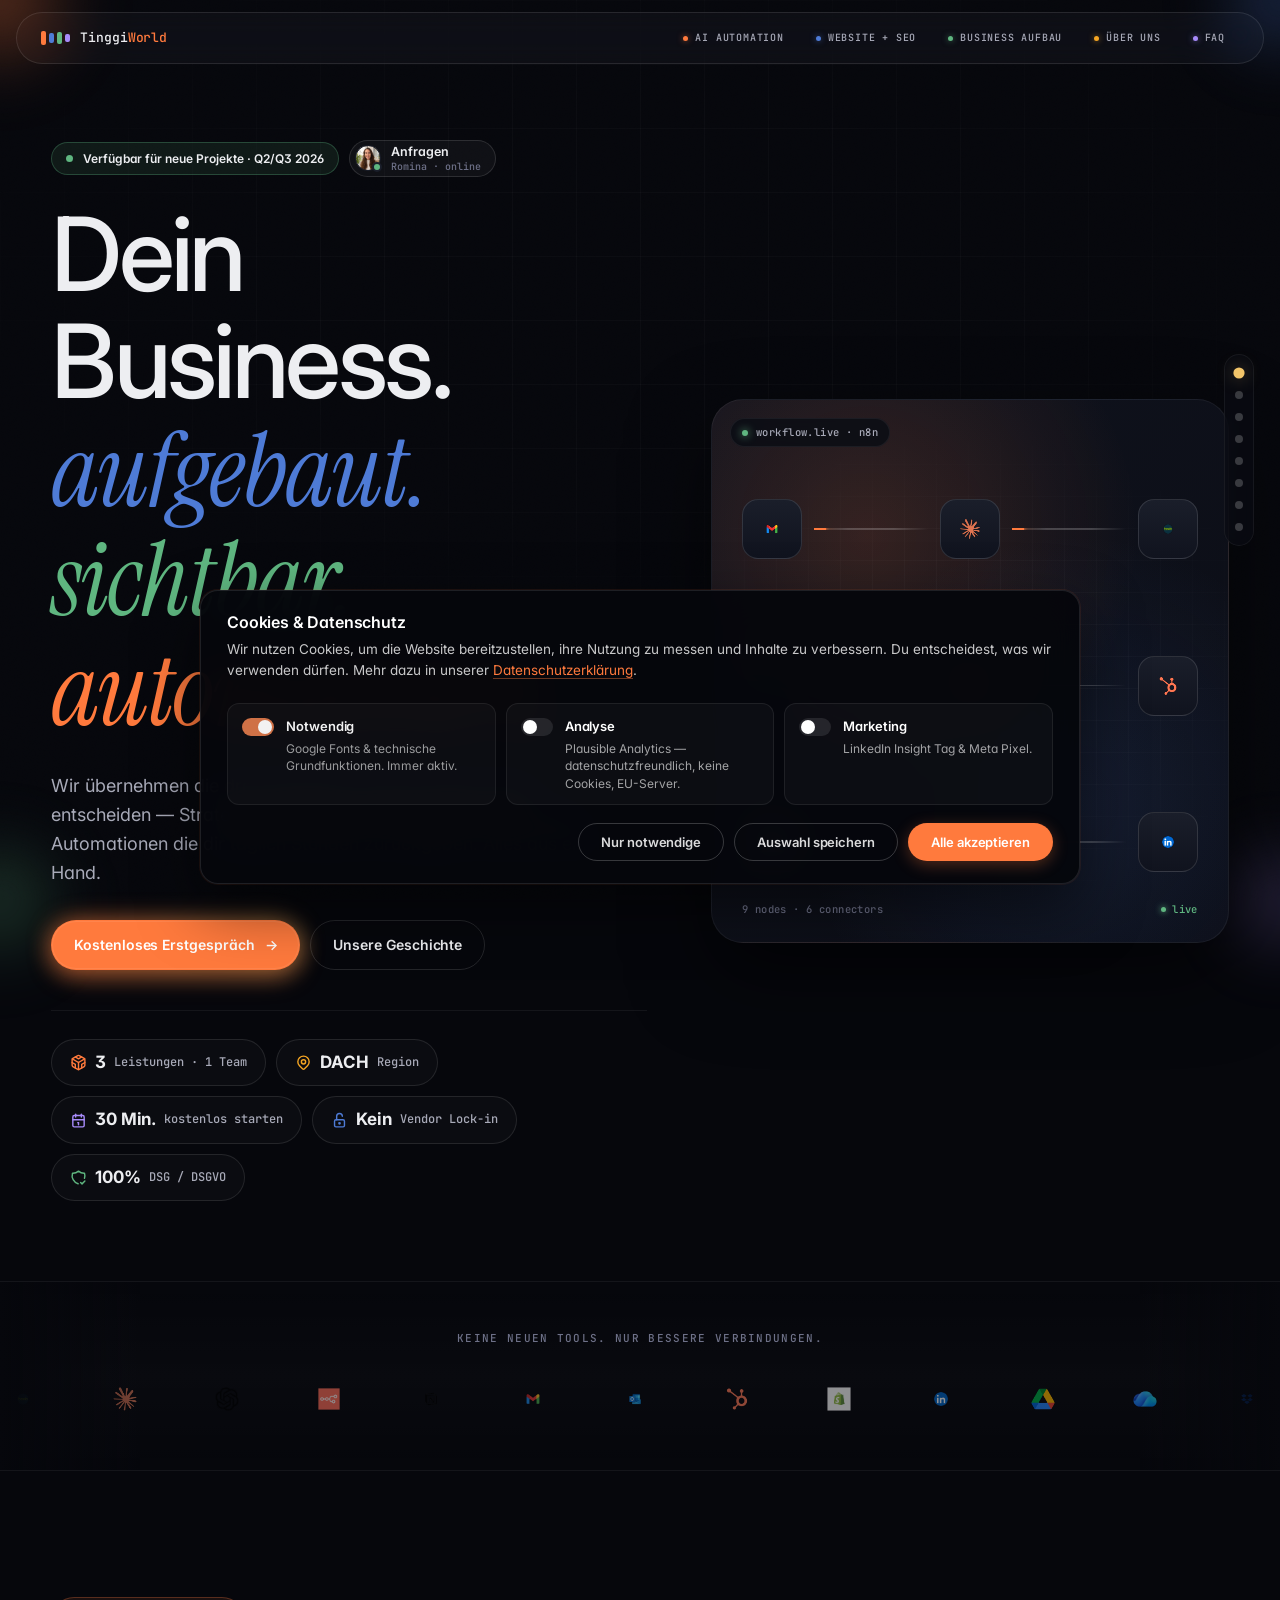
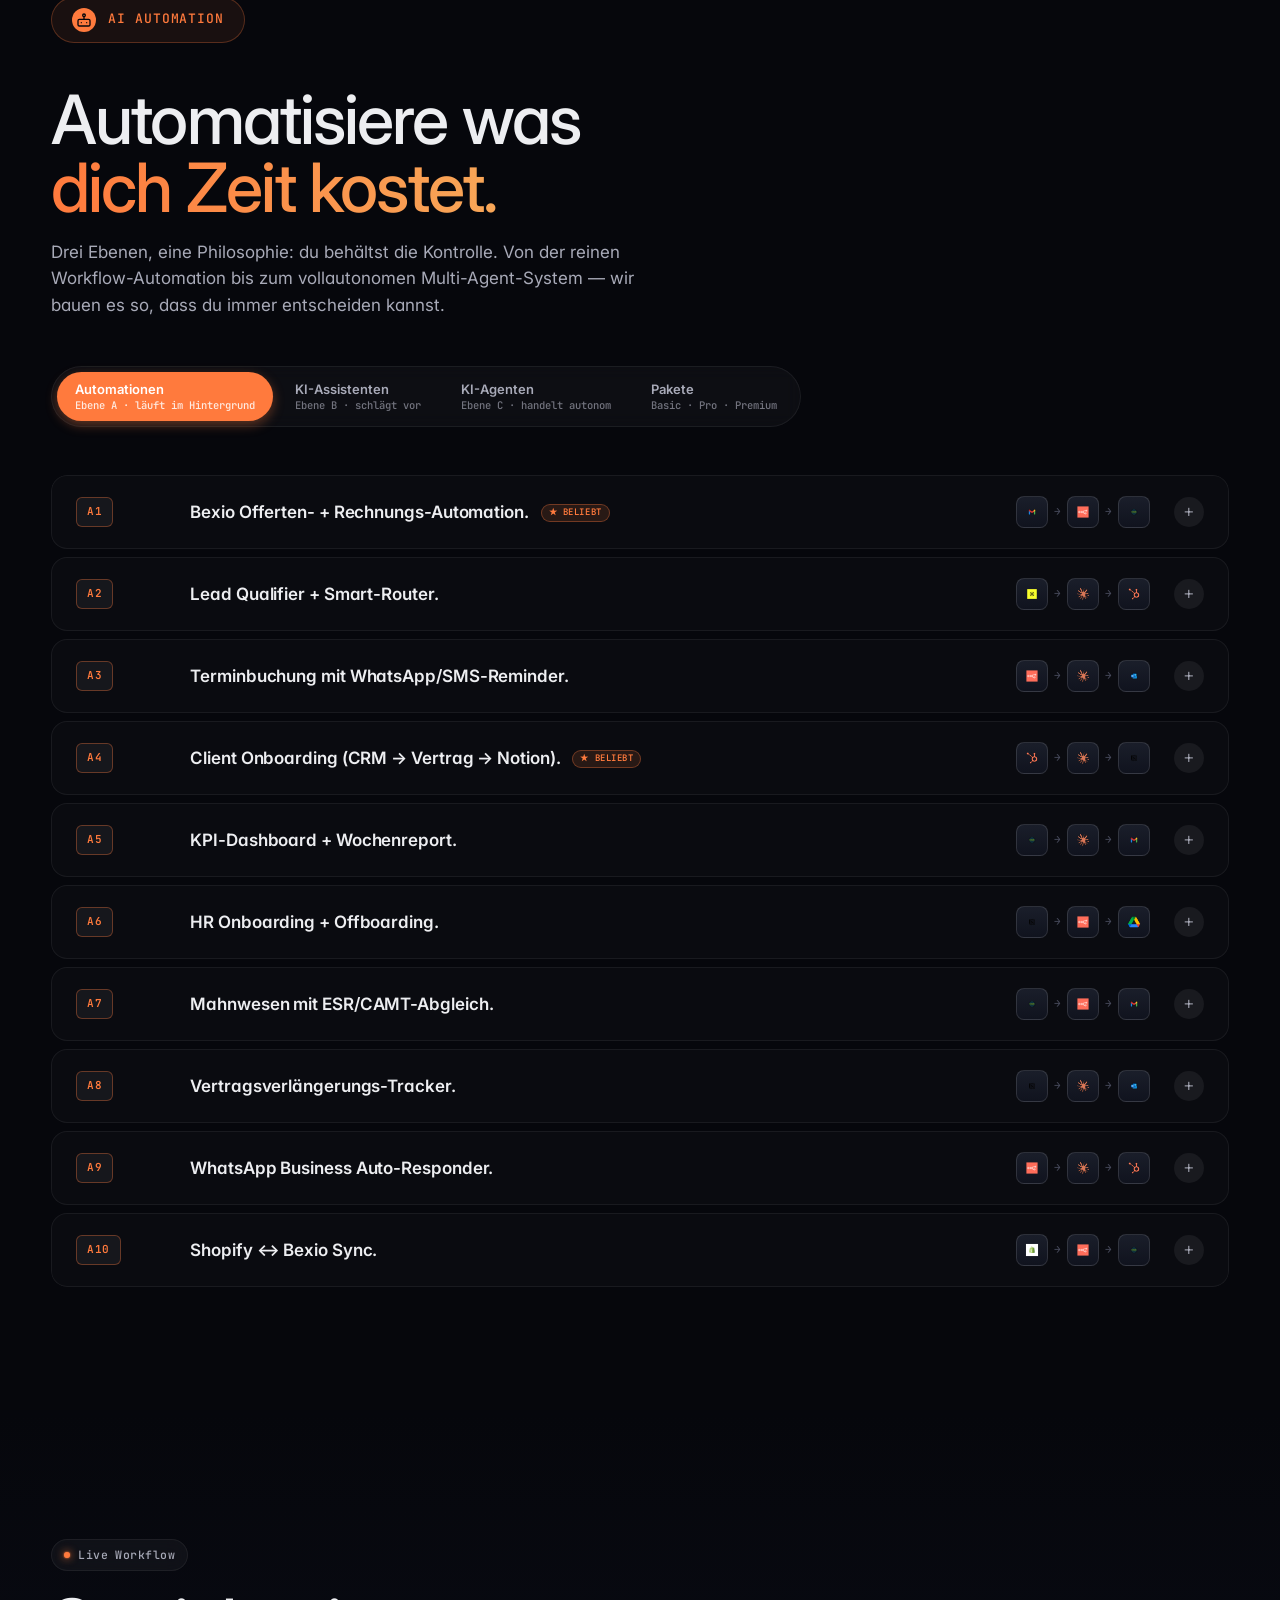
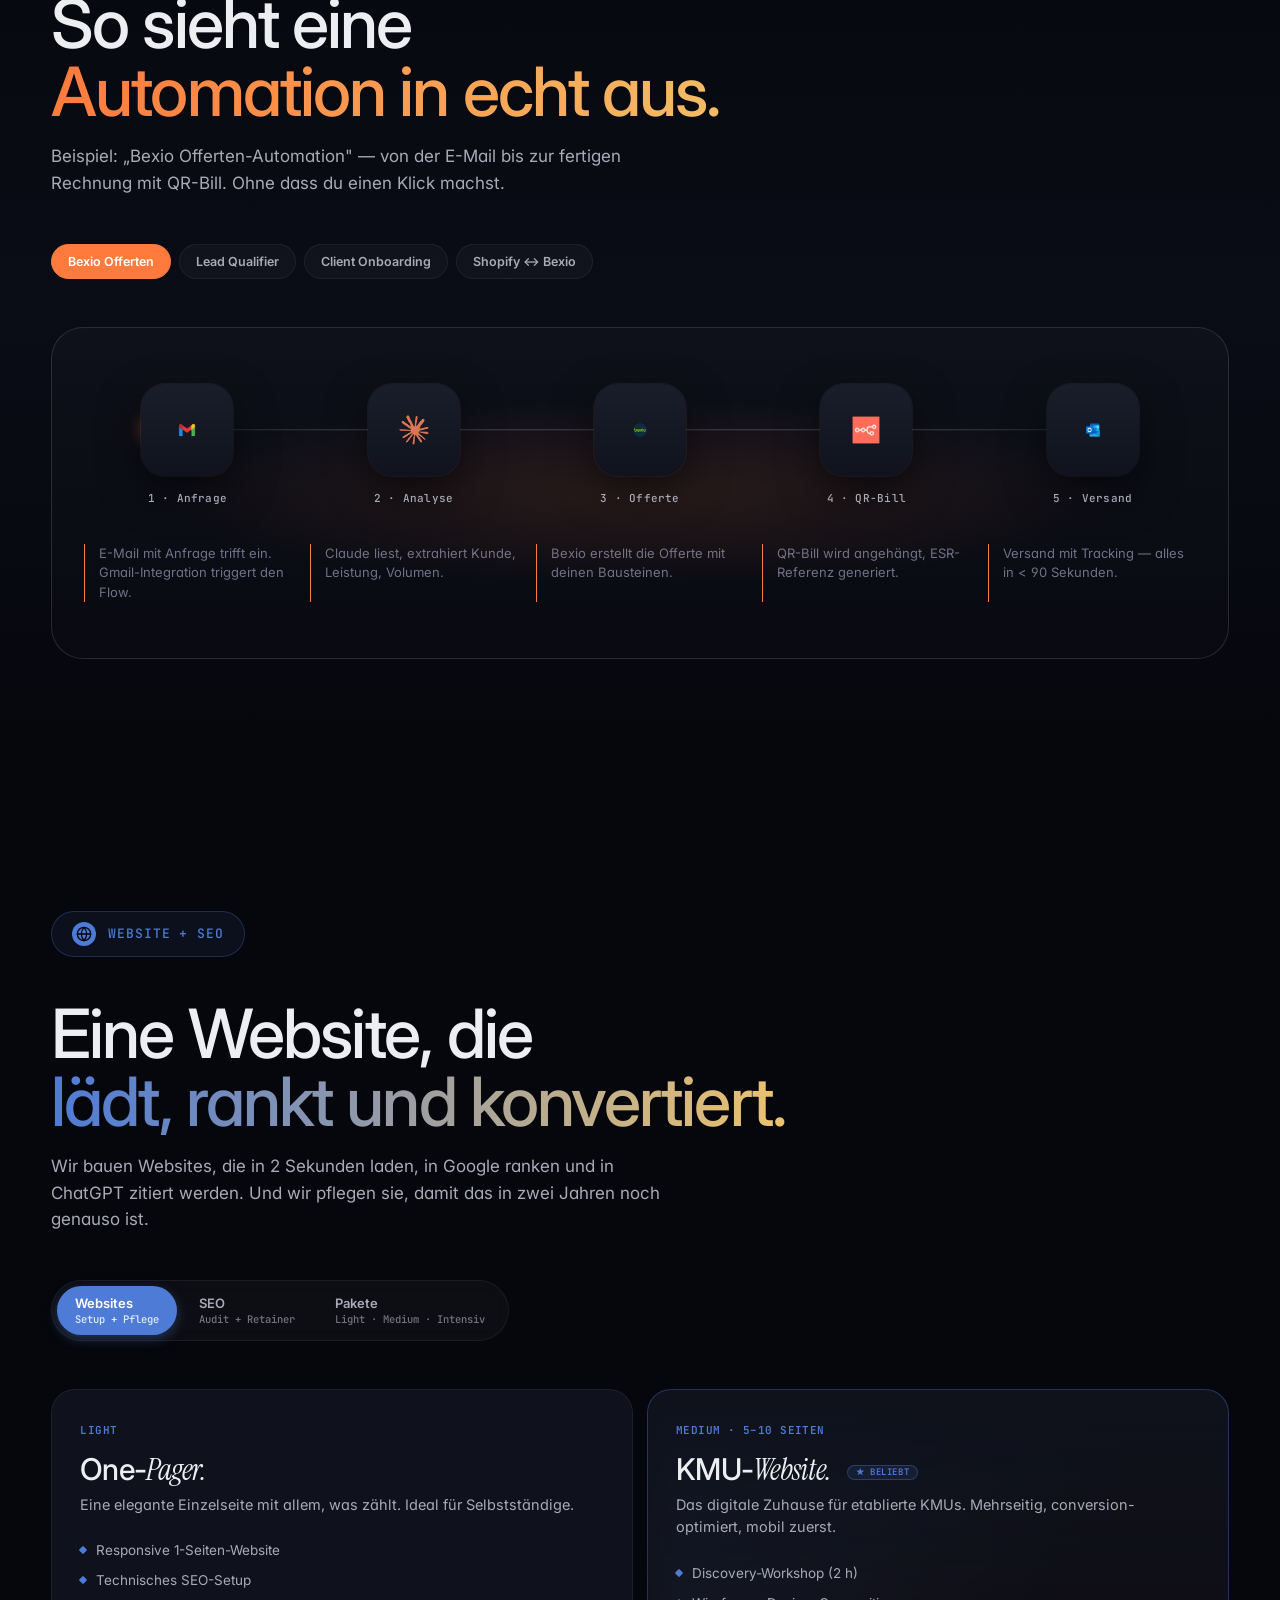
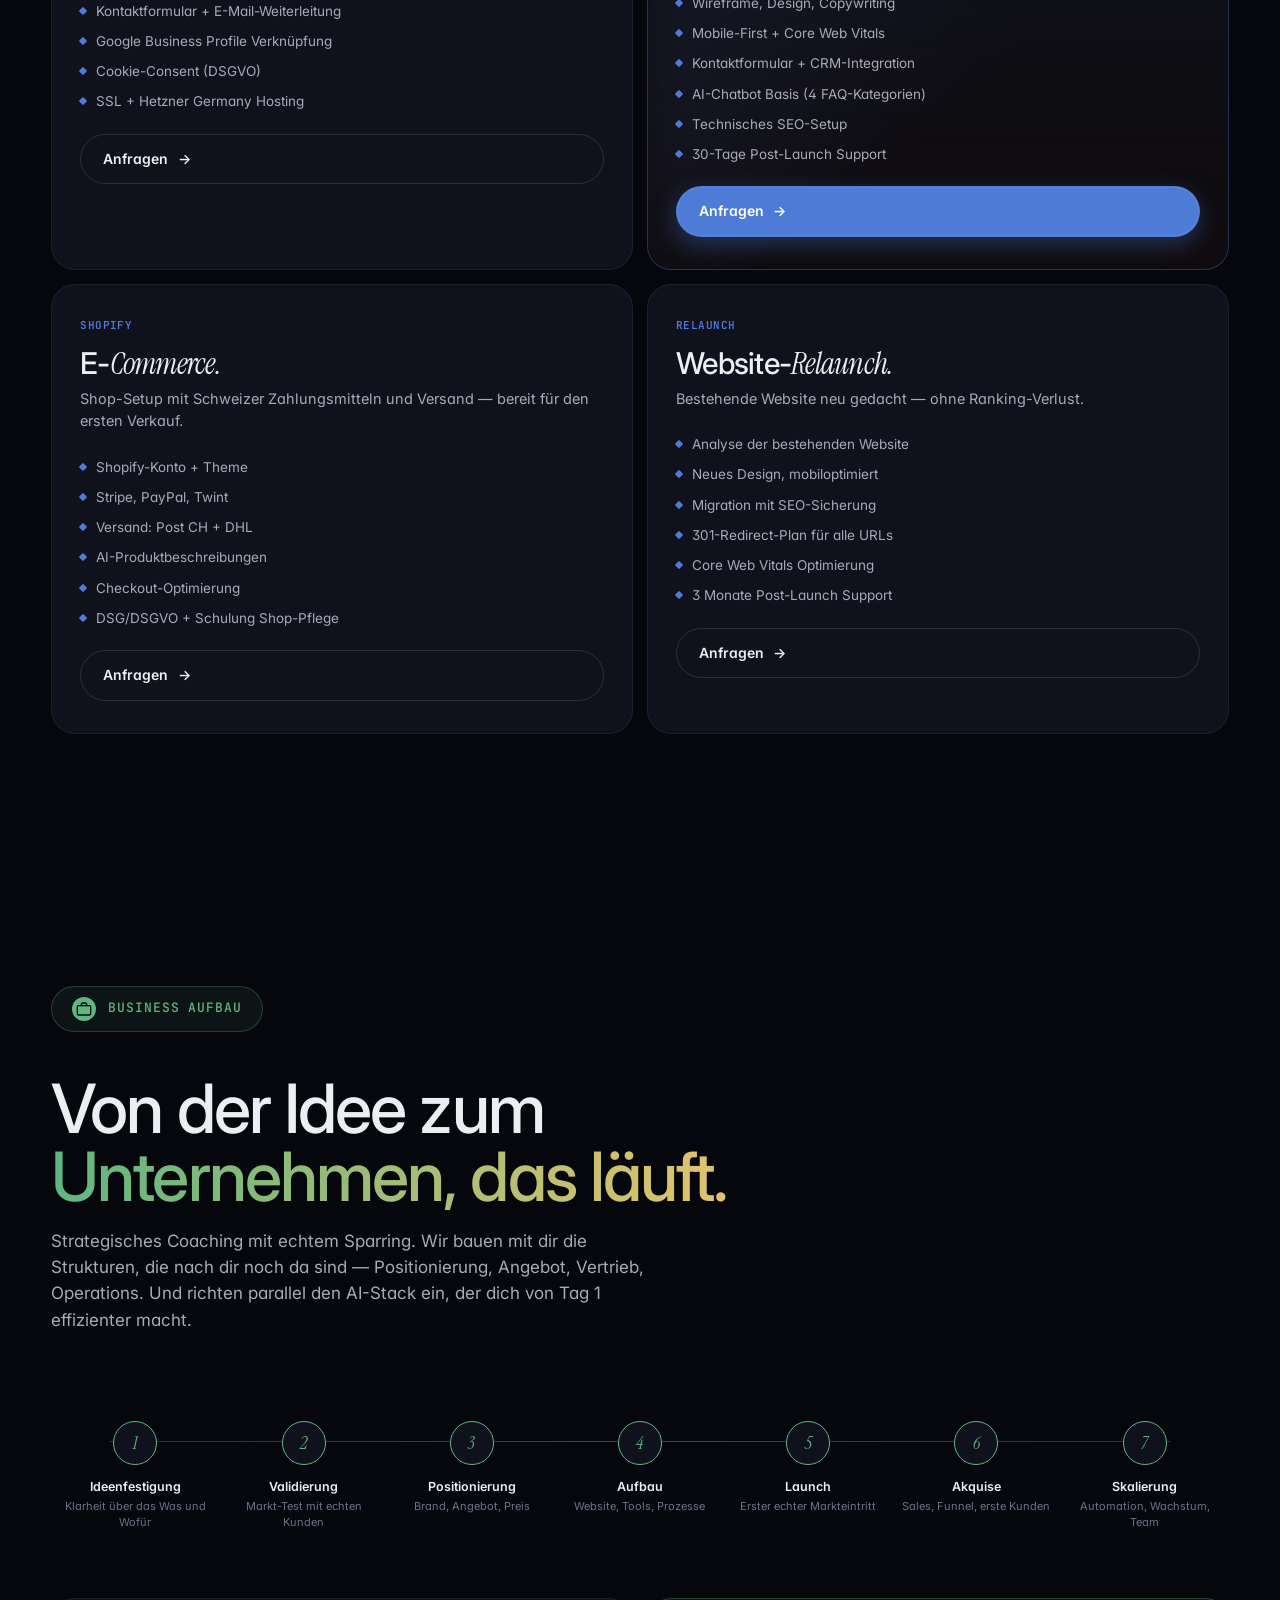
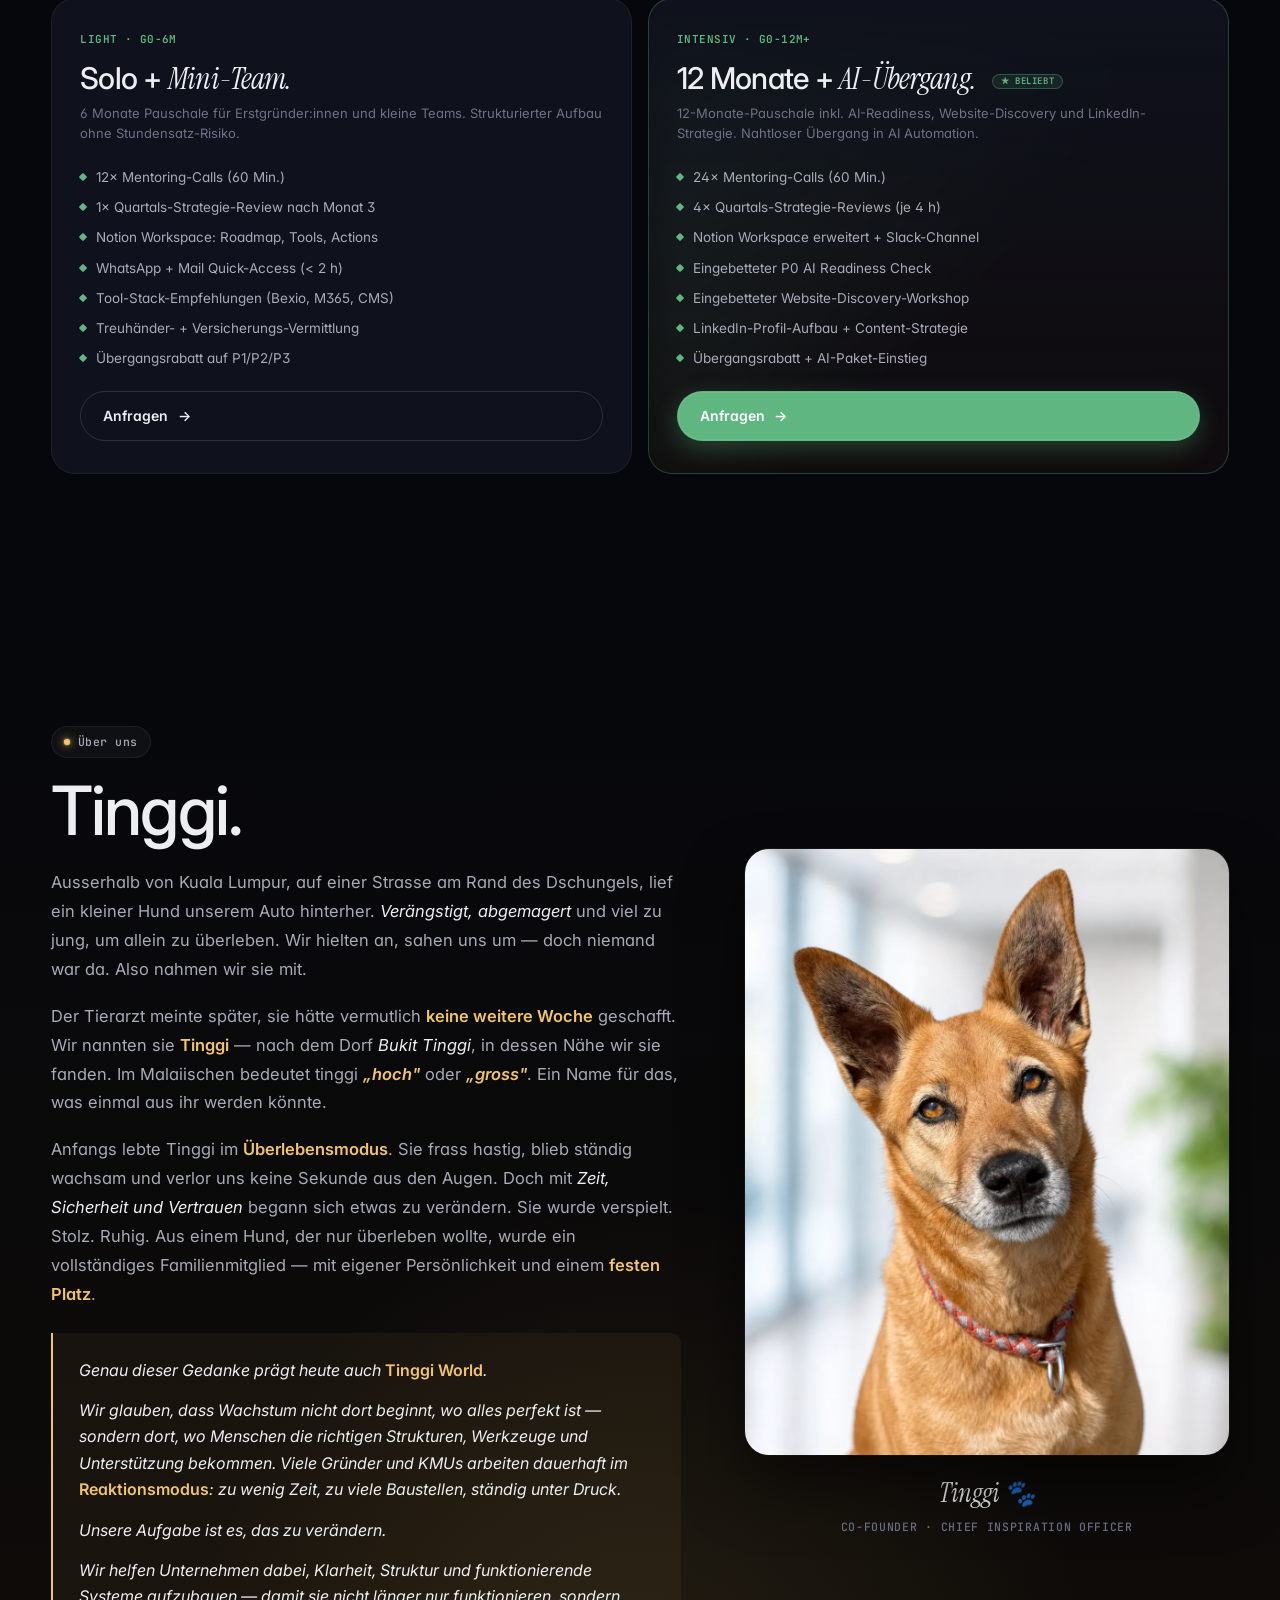
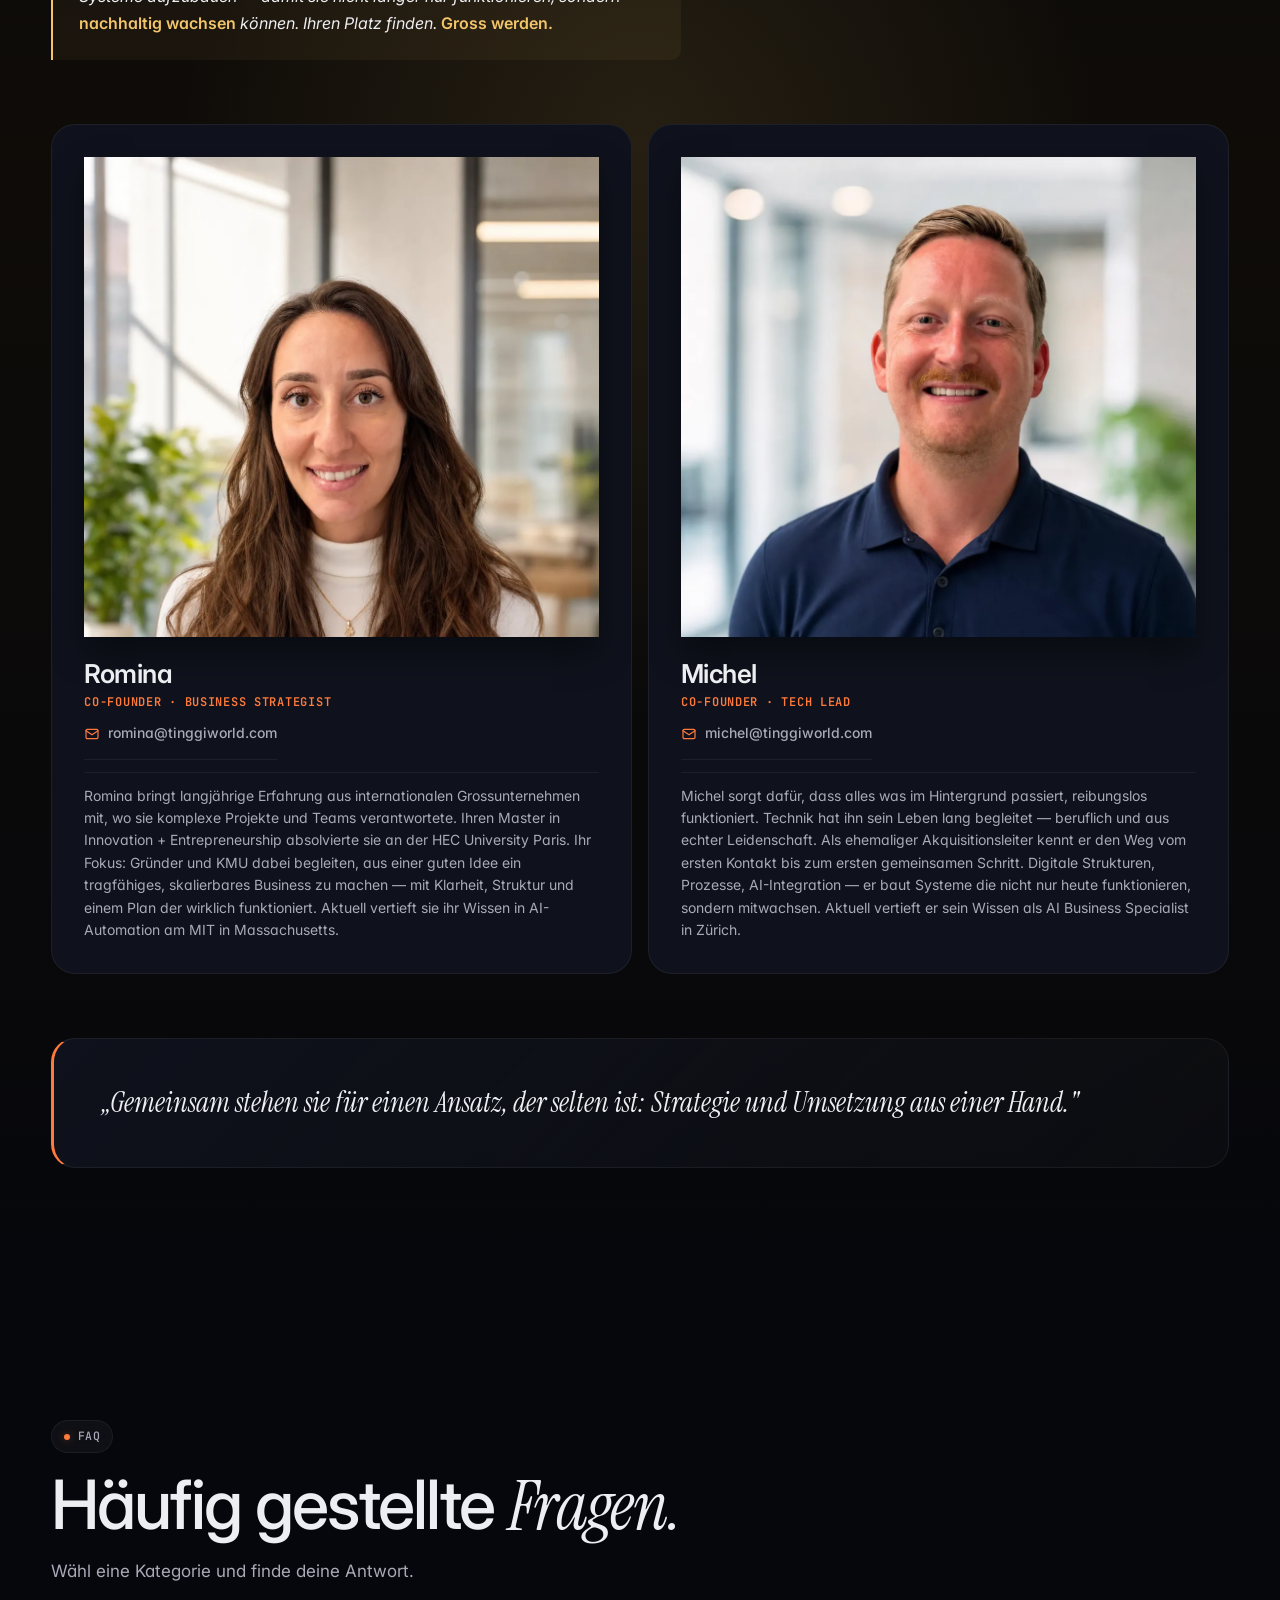
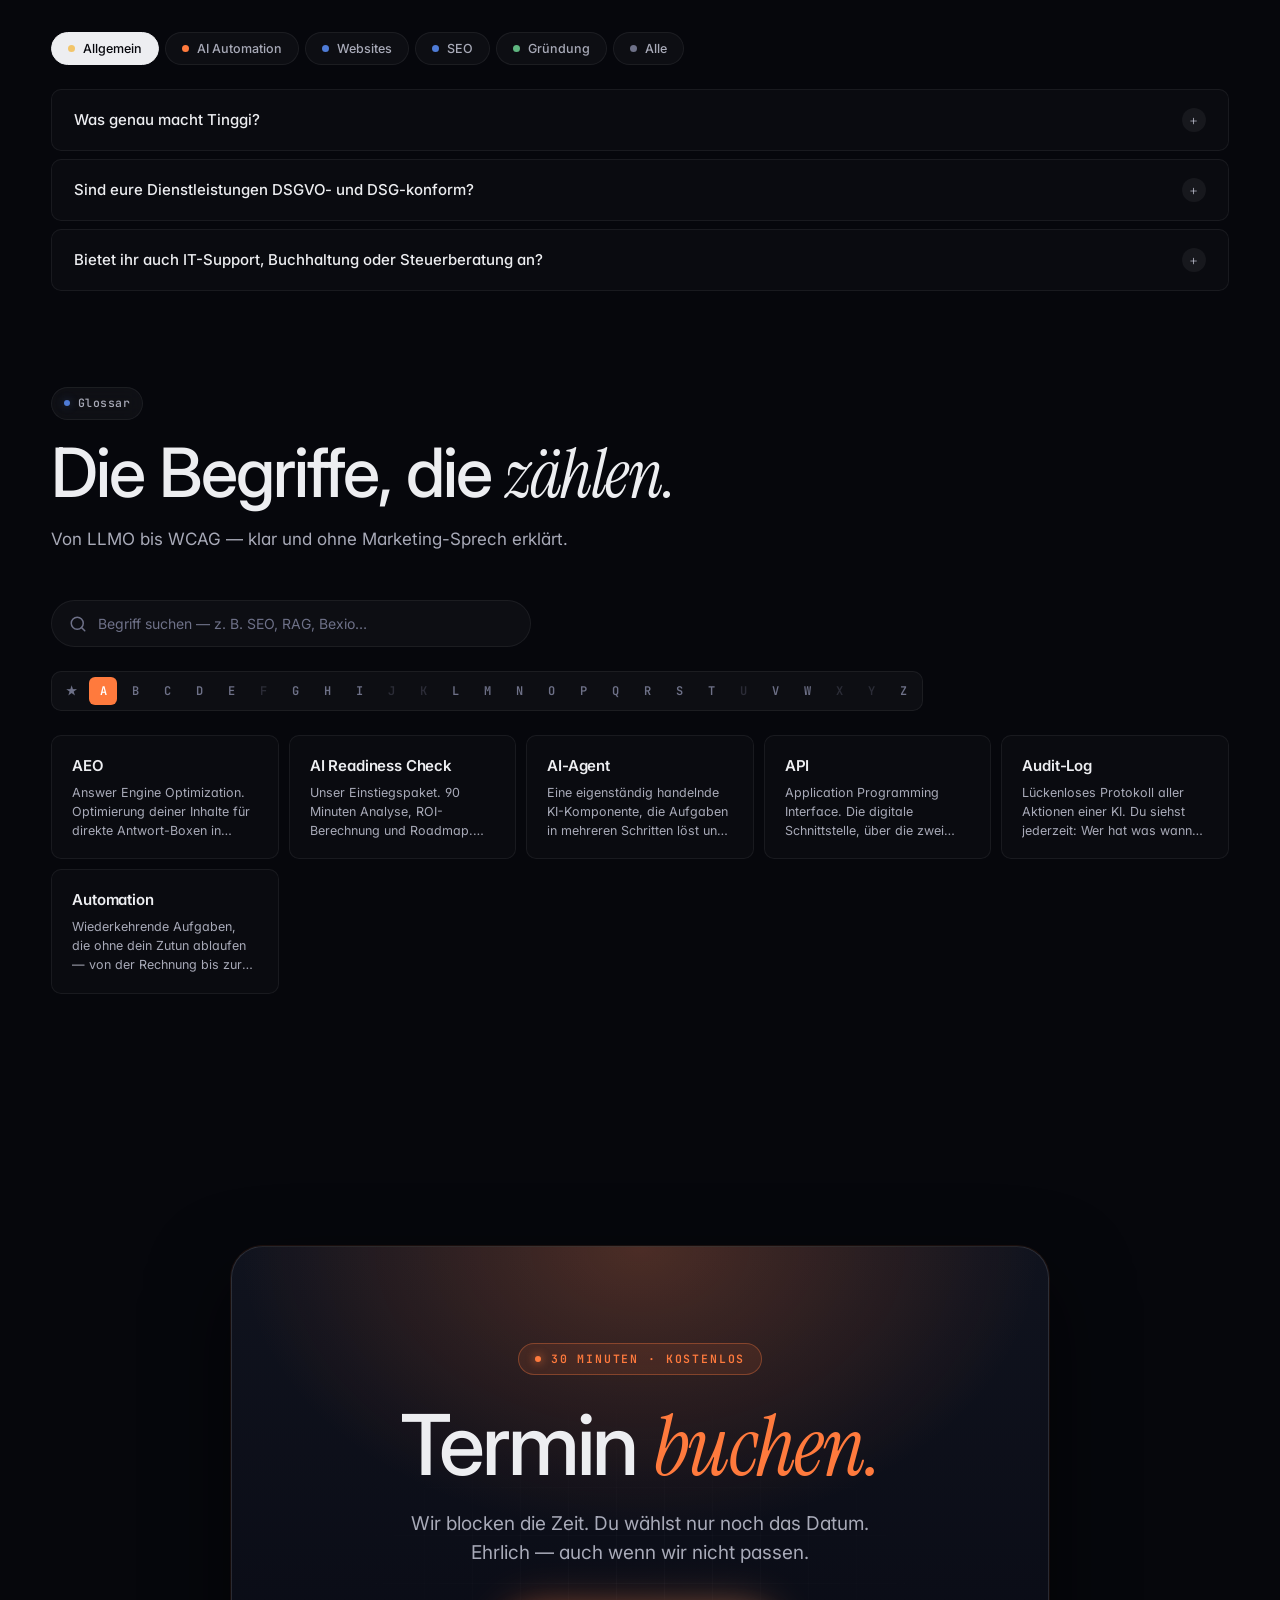
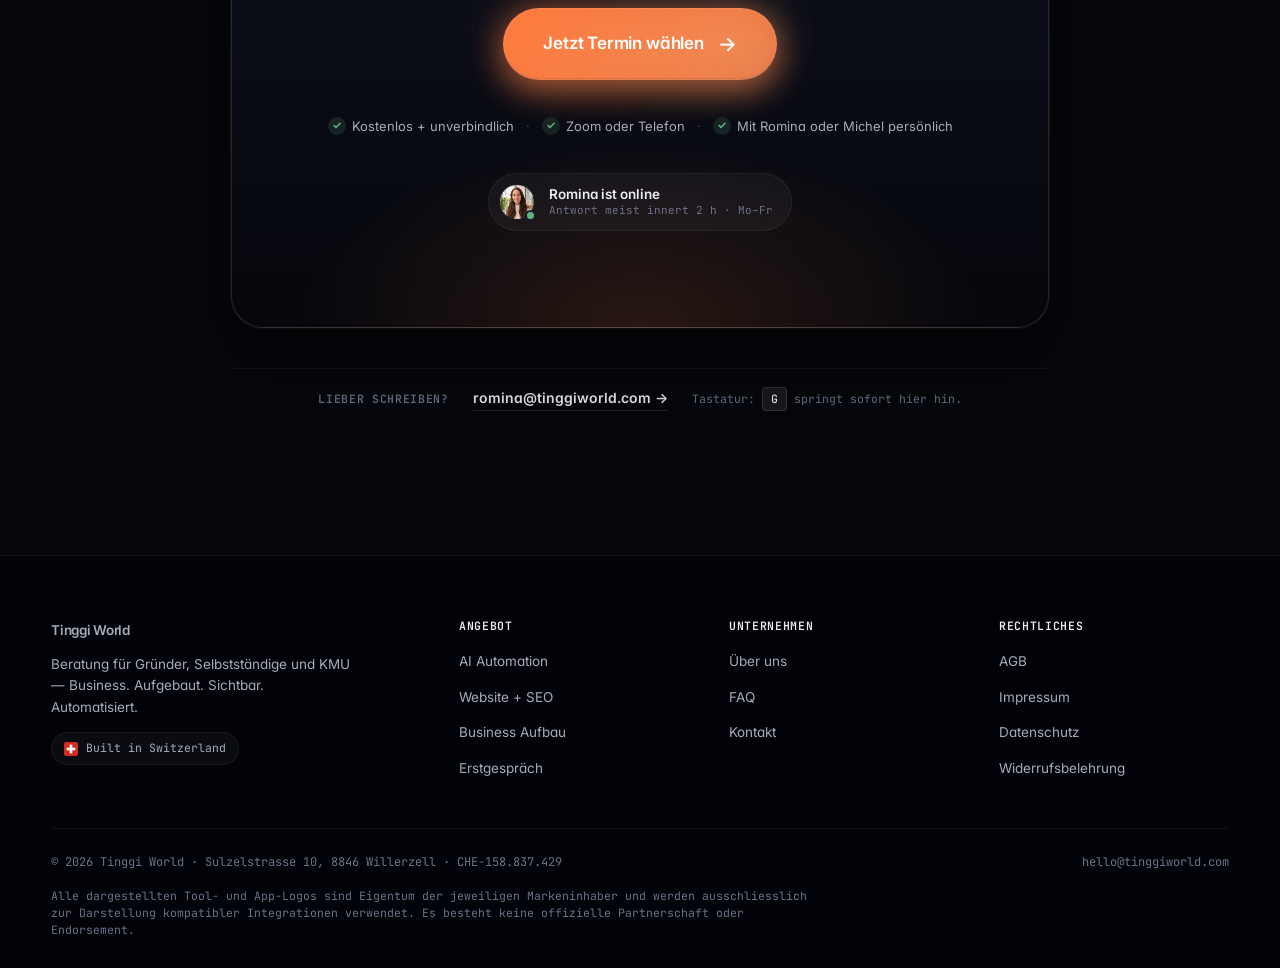
==== commit de3e4dc5: "Spezial-Mailadressen + Mail-Links in Team-Karten, Michel-Bio ergänzt" ====
--- a/index.html
+++ b/index.html
@@ -1024,10 +1024,13 @@
         <div>
           <h3 class="member-name">Romina</h3>
           <div class="member-role">Co-Founder · Business Strategist</div>
-          <div class="member-creds">
-            <span>HEC Paris · Master Innovation + Entrepreneurship</span>
-            <span>AI-Automation · MIT-Weiterbildung (laufend)</span>
-          </div>
+          <a class="member-mail" href="mailto:romina@tinggiworld.com">
+            <svg width="16" height="16" viewBox="0 0 24 24" fill="none" stroke="currentColor" stroke-width="1.8" stroke-linecap="round" stroke-linejoin="round" aria-hidden="true">
+              <rect x="3" y="5" width="18" height="14" rx="2"></rect>
+              <path d="m3 7 9 6 9-6"></path>
+            </svg>
+            romina@tinggiworld.com
+          </a>
           <p class="member-bio">
             Romina bringt langjährige Erfahrung aus internationalen Grossunternehmen mit, wo sie komplexe Projekte und Teams verantwortete. Ihren Master in Innovation + Entrepreneurship absolvierte sie an der HEC University Paris. Ihr Fokus: Gründer und KMU dabei begleiten, aus einer guten Idee ein tragfähiges, skalierbares Business zu machen — mit Klarheit, Struktur und einem Plan der wirklich funktioniert. Aktuell vertieft sie ihr Wissen in AI-Automation am MIT in Massachusetts.
           </p>
@@ -1039,12 +1042,15 @@
         <div>
           <h3 class="member-name">Michel</h3>
           <div class="member-role">Co-Founder · Tech Lead</div>
-          <div class="member-creds">
-            <span>Wirtschaftsfachmann · Ehem. Leiter Akquise</span>
-            <span>AI Business Specialist · ICT Schweiz (laufend)</span>
-          </div>
+          <a class="member-mail" href="mailto:michel@tinggiworld.com">
+            <svg width="16" height="16" viewBox="0 0 24 24" fill="none" stroke="currentColor" stroke-width="1.8" stroke-linecap="round" stroke-linejoin="round" aria-hidden="true">
+              <rect x="3" y="5" width="18" height="14" rx="2"></rect>
+              <path d="m3 7 9 6 9-6"></path>
+            </svg>
+            michel@tinggiworld.com
+          </a>
           <p class="member-bio">
-            Michel sorgt dafür, dass alles was im Hintergrund passiert, reibungslos funktioniert. Technik hat ihn sein Leben lang begleitet — beruflich und aus echter Leidenschaft. Als ehemaliger Akquisitionsleiter kennt er den Weg vom ersten Kontakt bis zum ersten gemeinsamen Schritt. Digitale Strukturen, Prozesse, AI-Integration — er baut Systeme die nicht nur heute funktionieren, sondern mitwachsen.
+            Michel sorgt dafür, dass alles was im Hintergrund passiert, reibungslos funktioniert. Technik hat ihn sein Leben lang begleitet — beruflich und aus echter Leidenschaft. Als ehemaliger Akquisitionsleiter kennt er den Weg vom ersten Kontakt bis zum ersten gemeinsamen Schritt. Digitale Strukturen, Prozesse, AI-Integration — er baut Systeme die nicht nur heute funktionieren, sondern mitwachsen. Aktuell vertieft er sein Wissen als AI Business Specialist in Zürich.
           </p>
         </div>
       </article>
@@ -1228,7 +1234,7 @@
 
     <div class="book-alt reveal" data-d="2">
       <span class="book-alt-label">Lieber schreiben?</span>
-      <a href="mailto:hello@tinggiworld.com" class="book-alt-mail">hello@tinggiworld.com →</a>
+      <a href="mailto:romina@tinggiworld.com" class="book-alt-mail">romina@tinggiworld.com →</a>
       <span class="kbd-hint-inline">Tastatur: <span class="kbd">G</span> springt sofort hier hin.</span>
     </div>
 
--- a/styles.css
+++ b/styles.css
@@ -1113,6 +1113,9 @@
 .member-name{font-family:var(--f-sans);font-weight:600;font-size:26px;line-height:1;margin-bottom:6px;color:var(--text);letter-spacing:-0.02em}
 .member-role{font-size:12px;font-weight:600;color:var(--terracotta);letter-spacing:0.06em;text-transform:uppercase;margin-bottom:10px;font-family:var(--f-mono)}
 .member-creds{display:flex;flex-direction:column;gap:3px;font-size:12.5px;color:var(--text-soft);margin-bottom:.75rem;padding-bottom:14px;border-bottom:1px solid var(--line)}
+.member-mail{display:inline-flex;align-items:center;gap:8px;margin-bottom:.75rem;padding-bottom:14px;border-bottom:1px solid var(--line);font-family:var(--f-sans);font-size:14px;font-weight:500;color:var(--text-soft);text-decoration:none;transition:color 200ms var(--ease)}
+.member-mail svg{color:var(--terracotta);flex-shrink:0}
+.member-mail:hover{color:var(--terracotta)}
 .member-bio{font-size:14px;line-height:1.6;color:var(--text-soft);border-top:0.5px solid rgba(255,255,255,0.06);padding-top:.75rem}
 
 .team-quote{
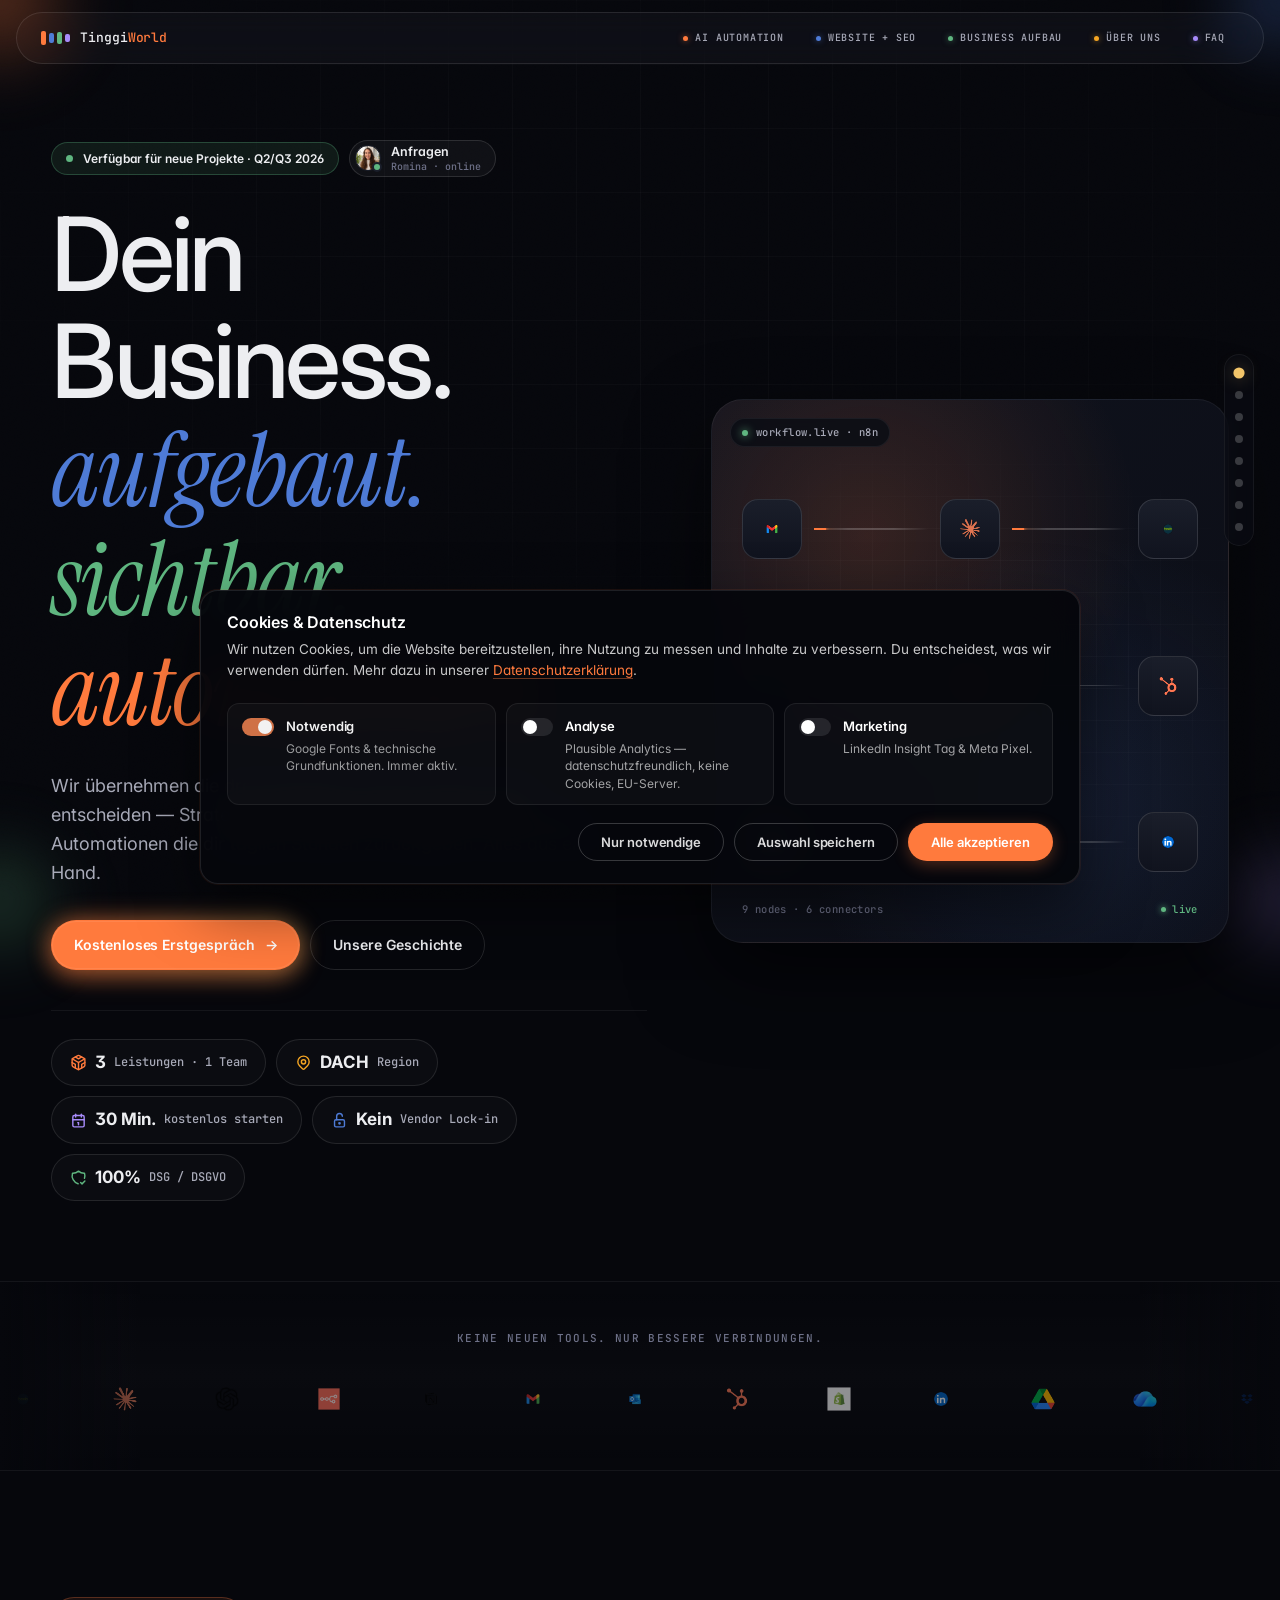
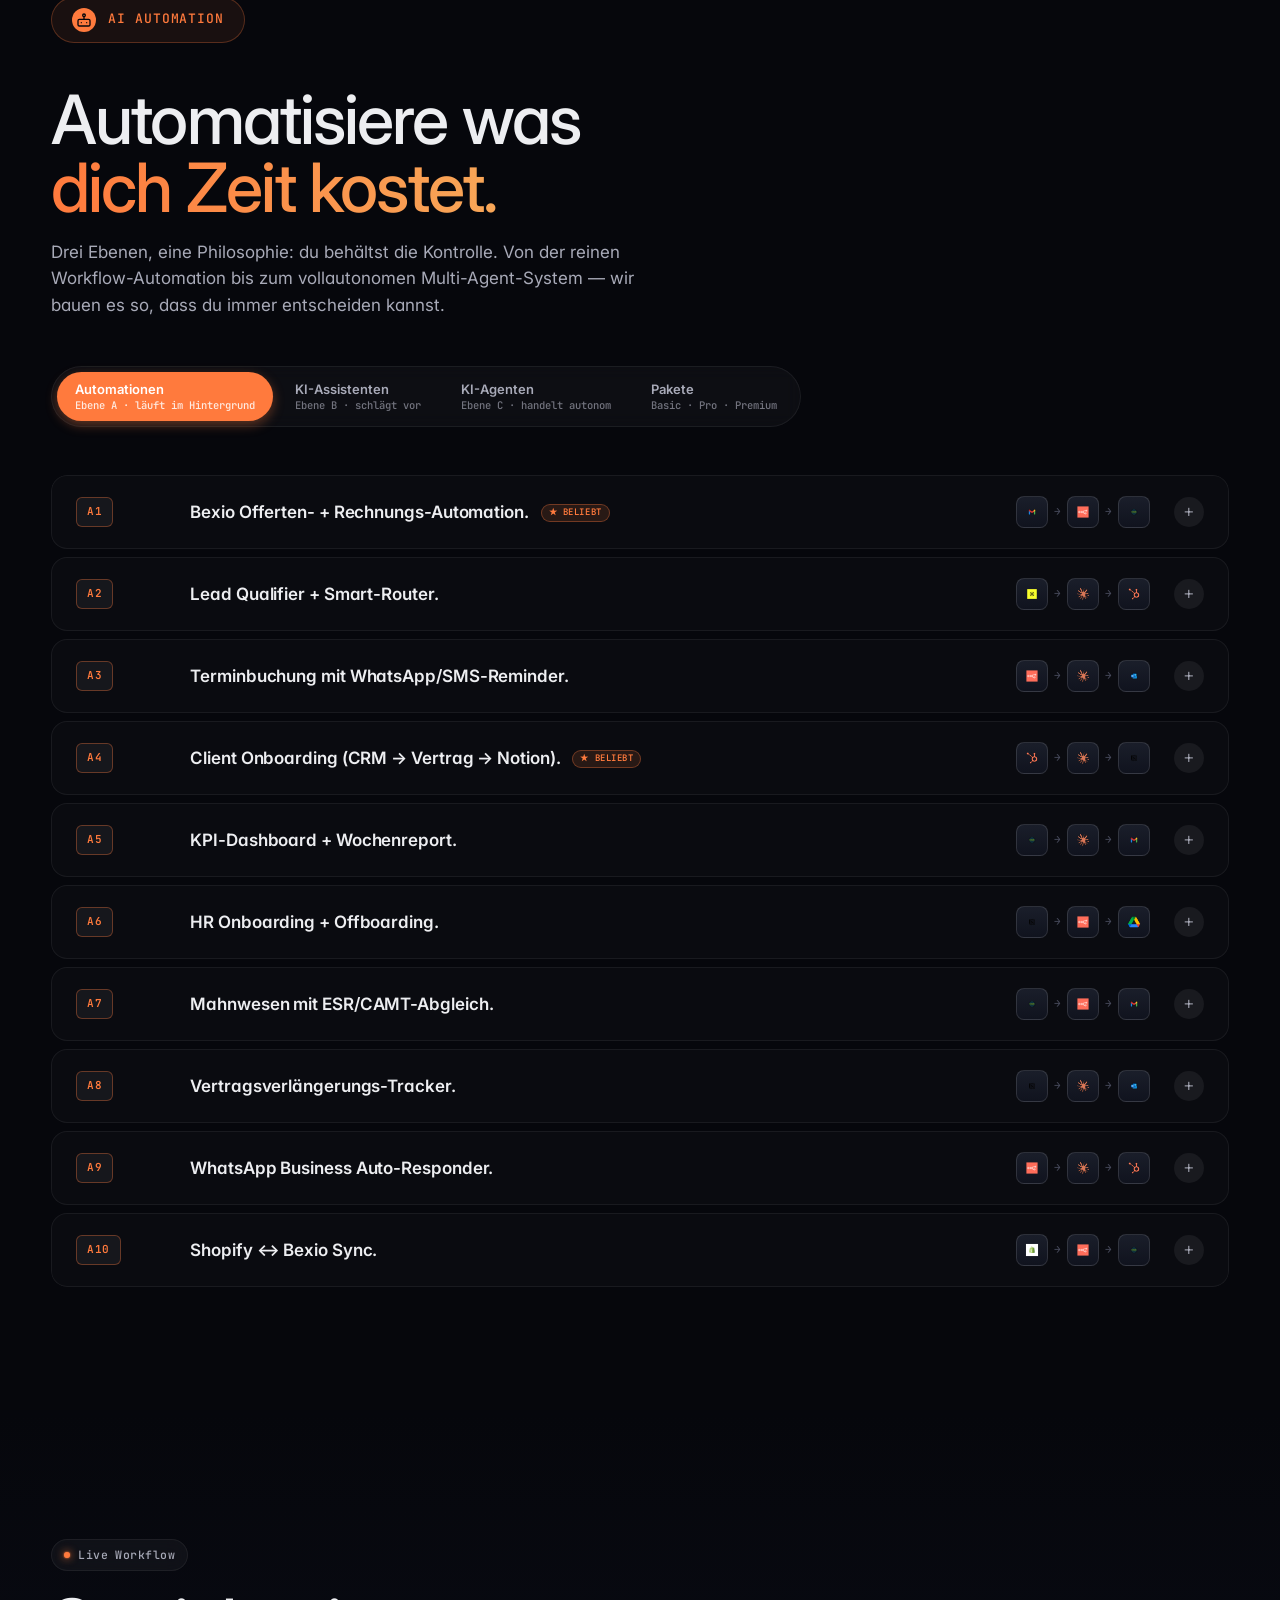
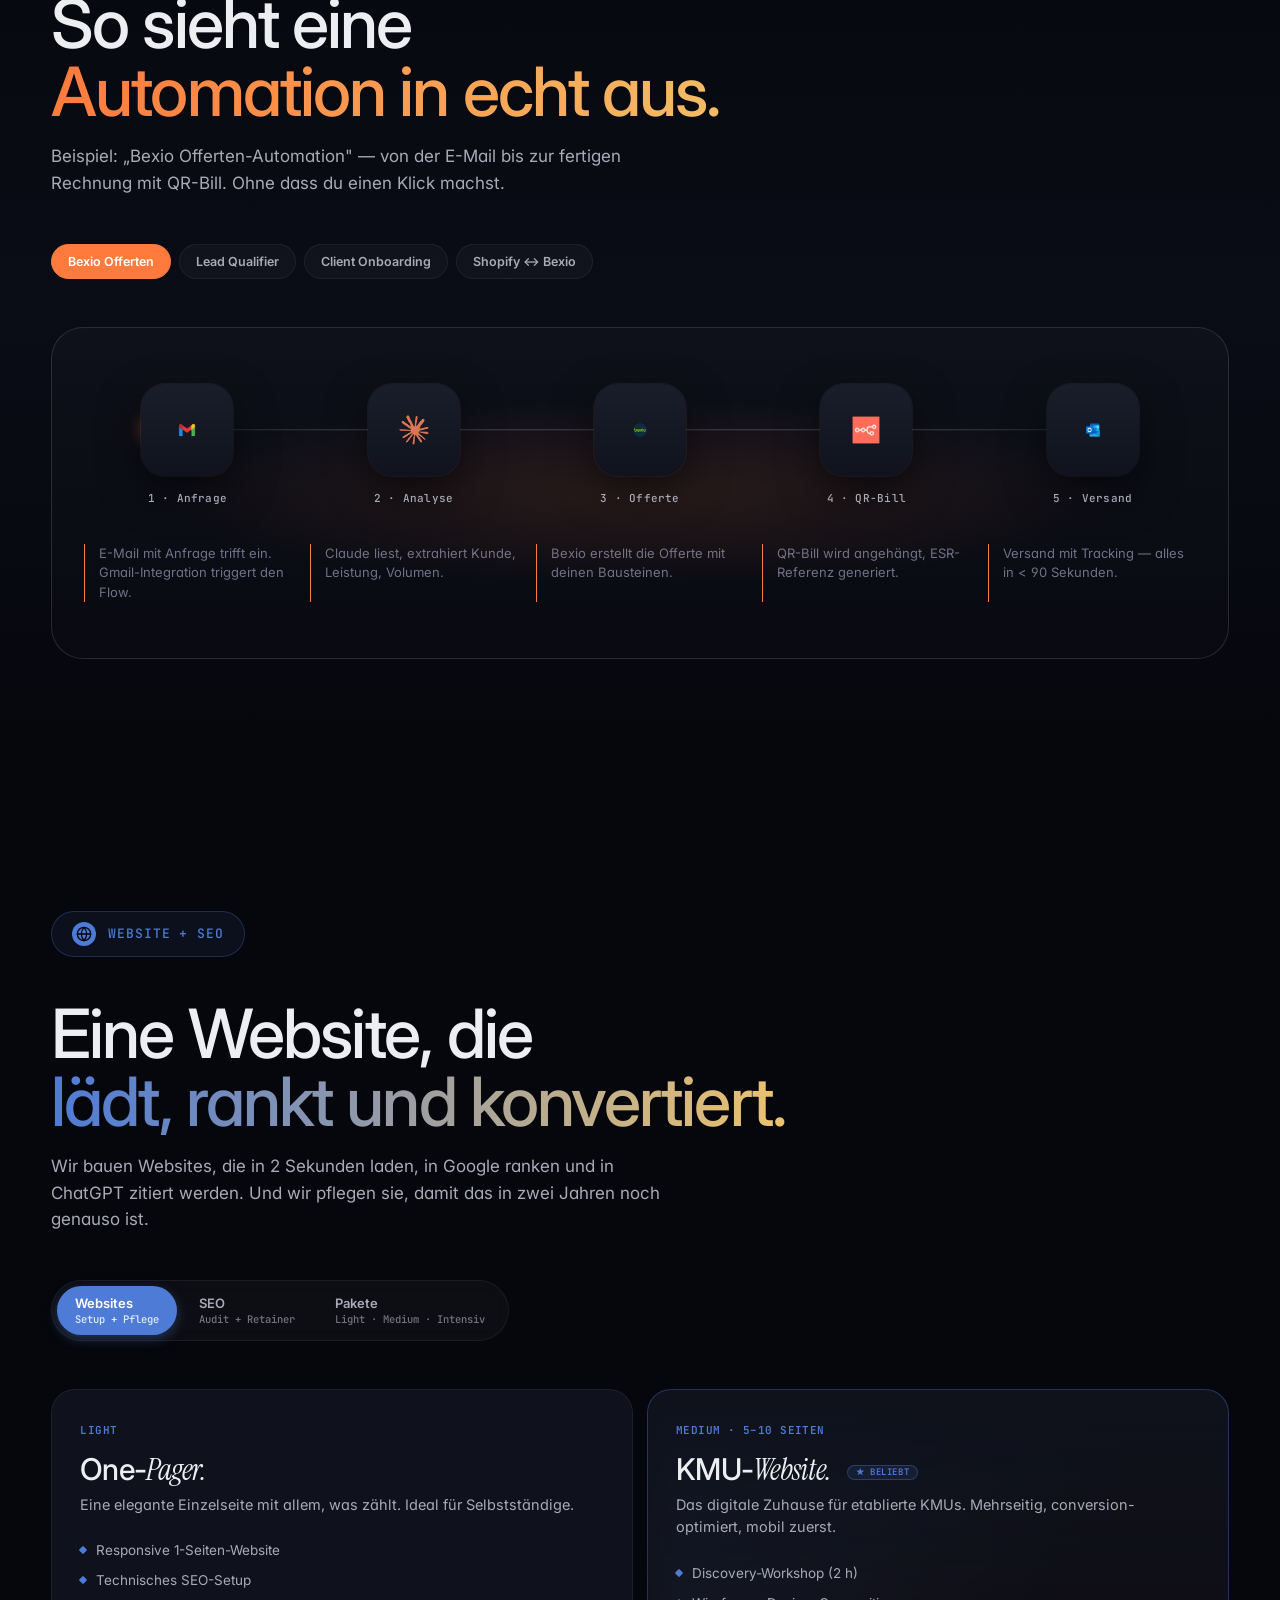
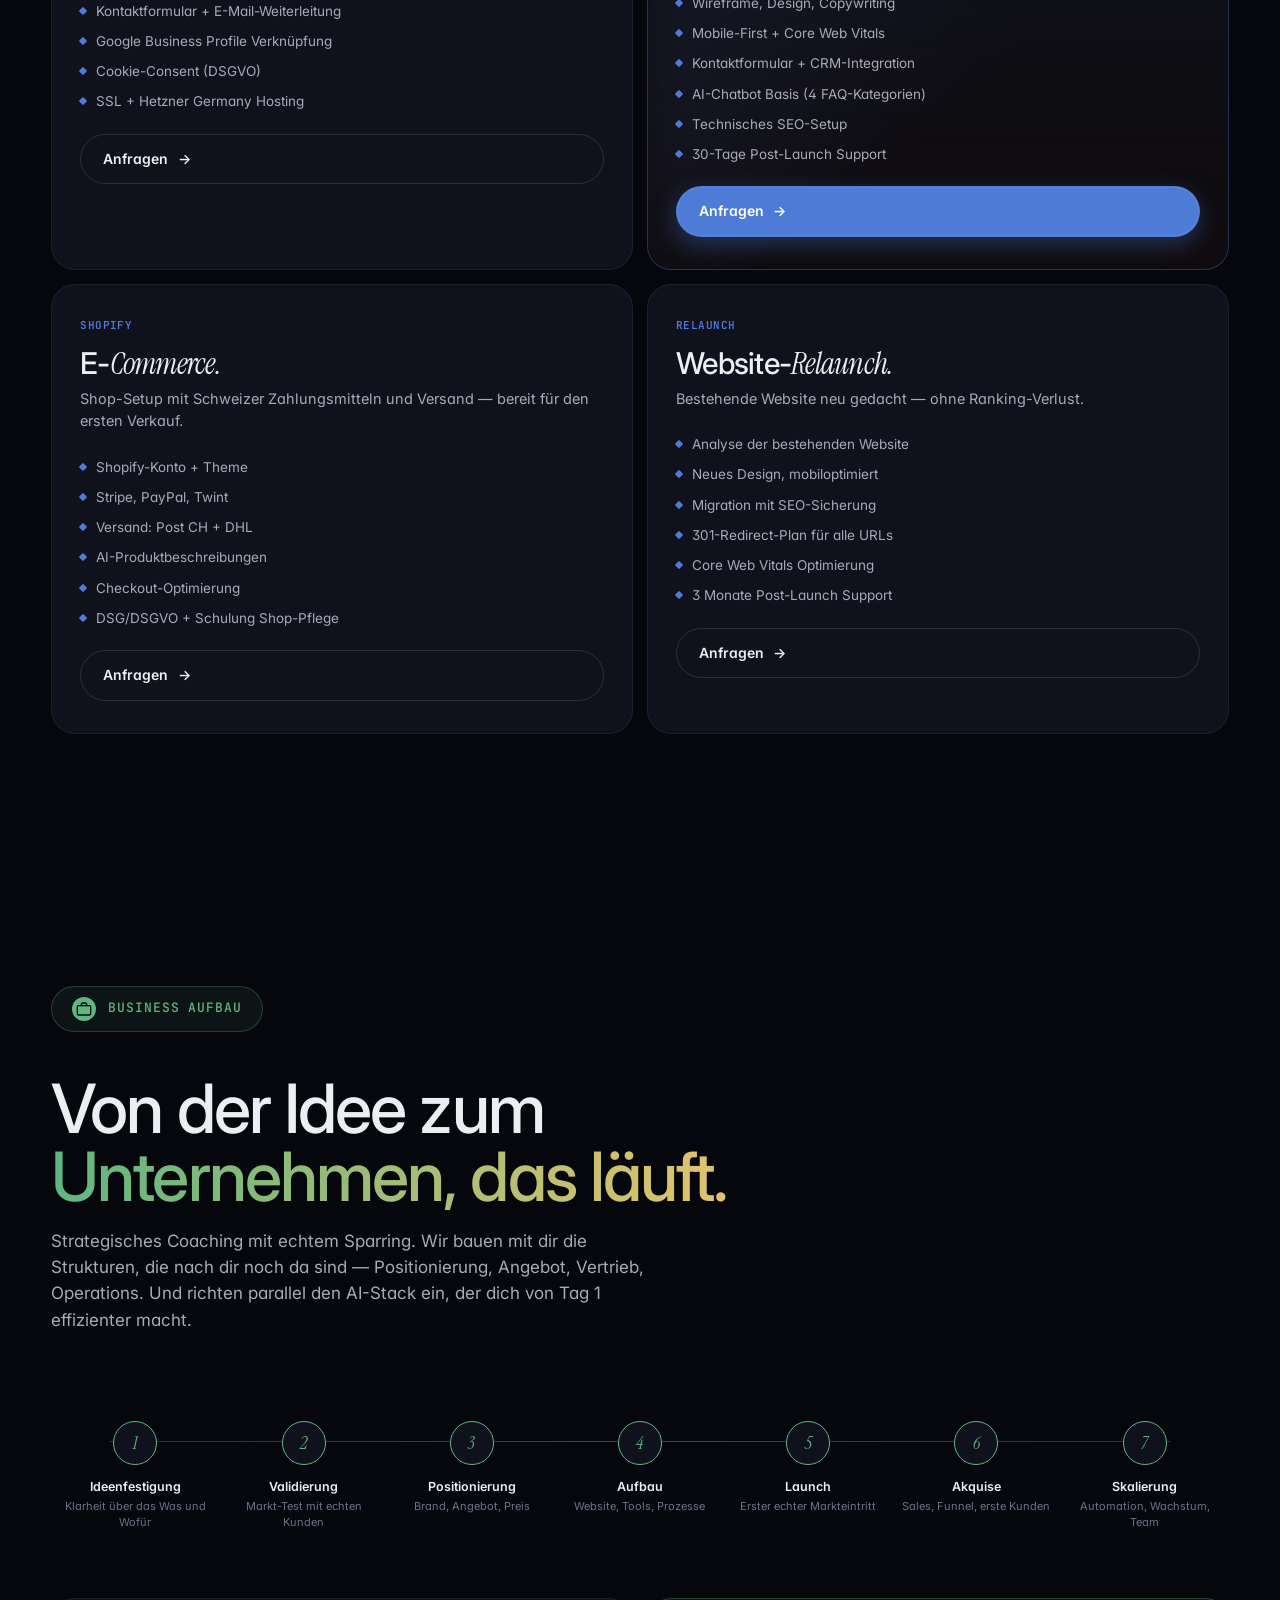
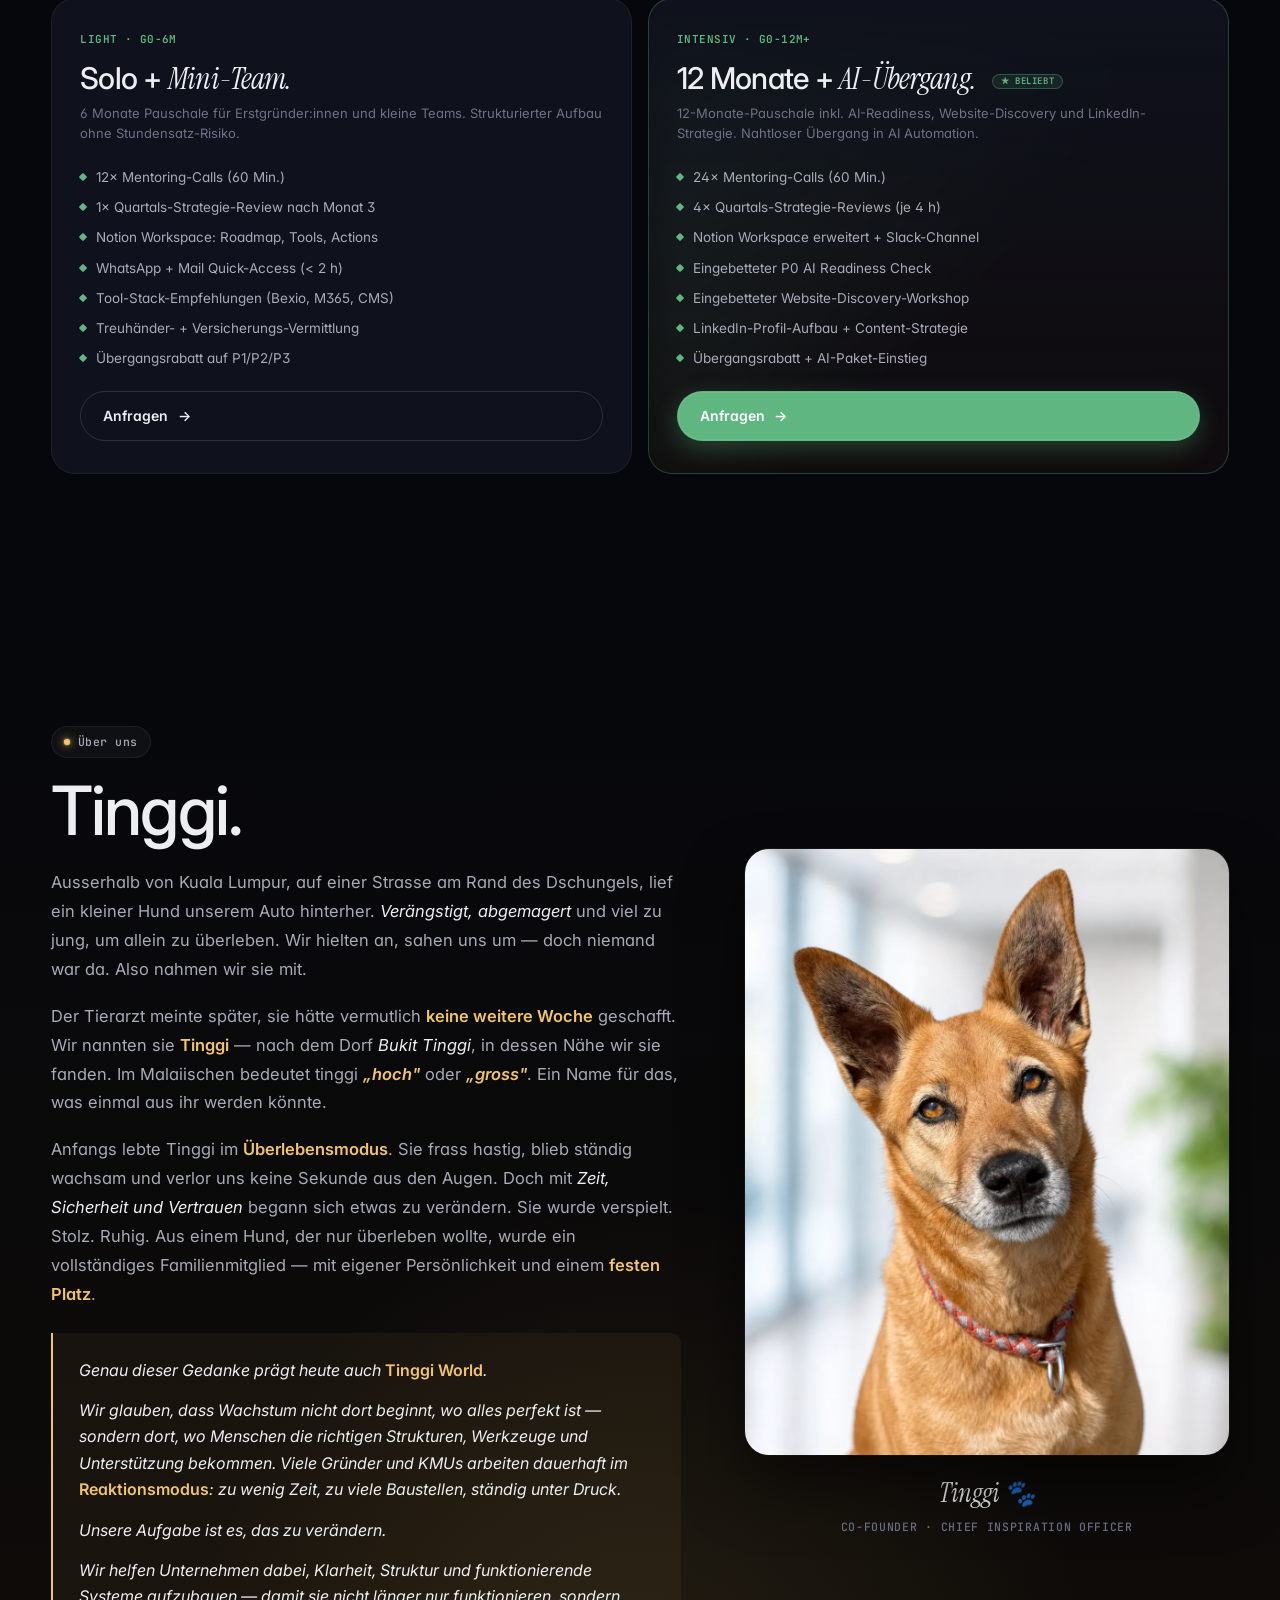
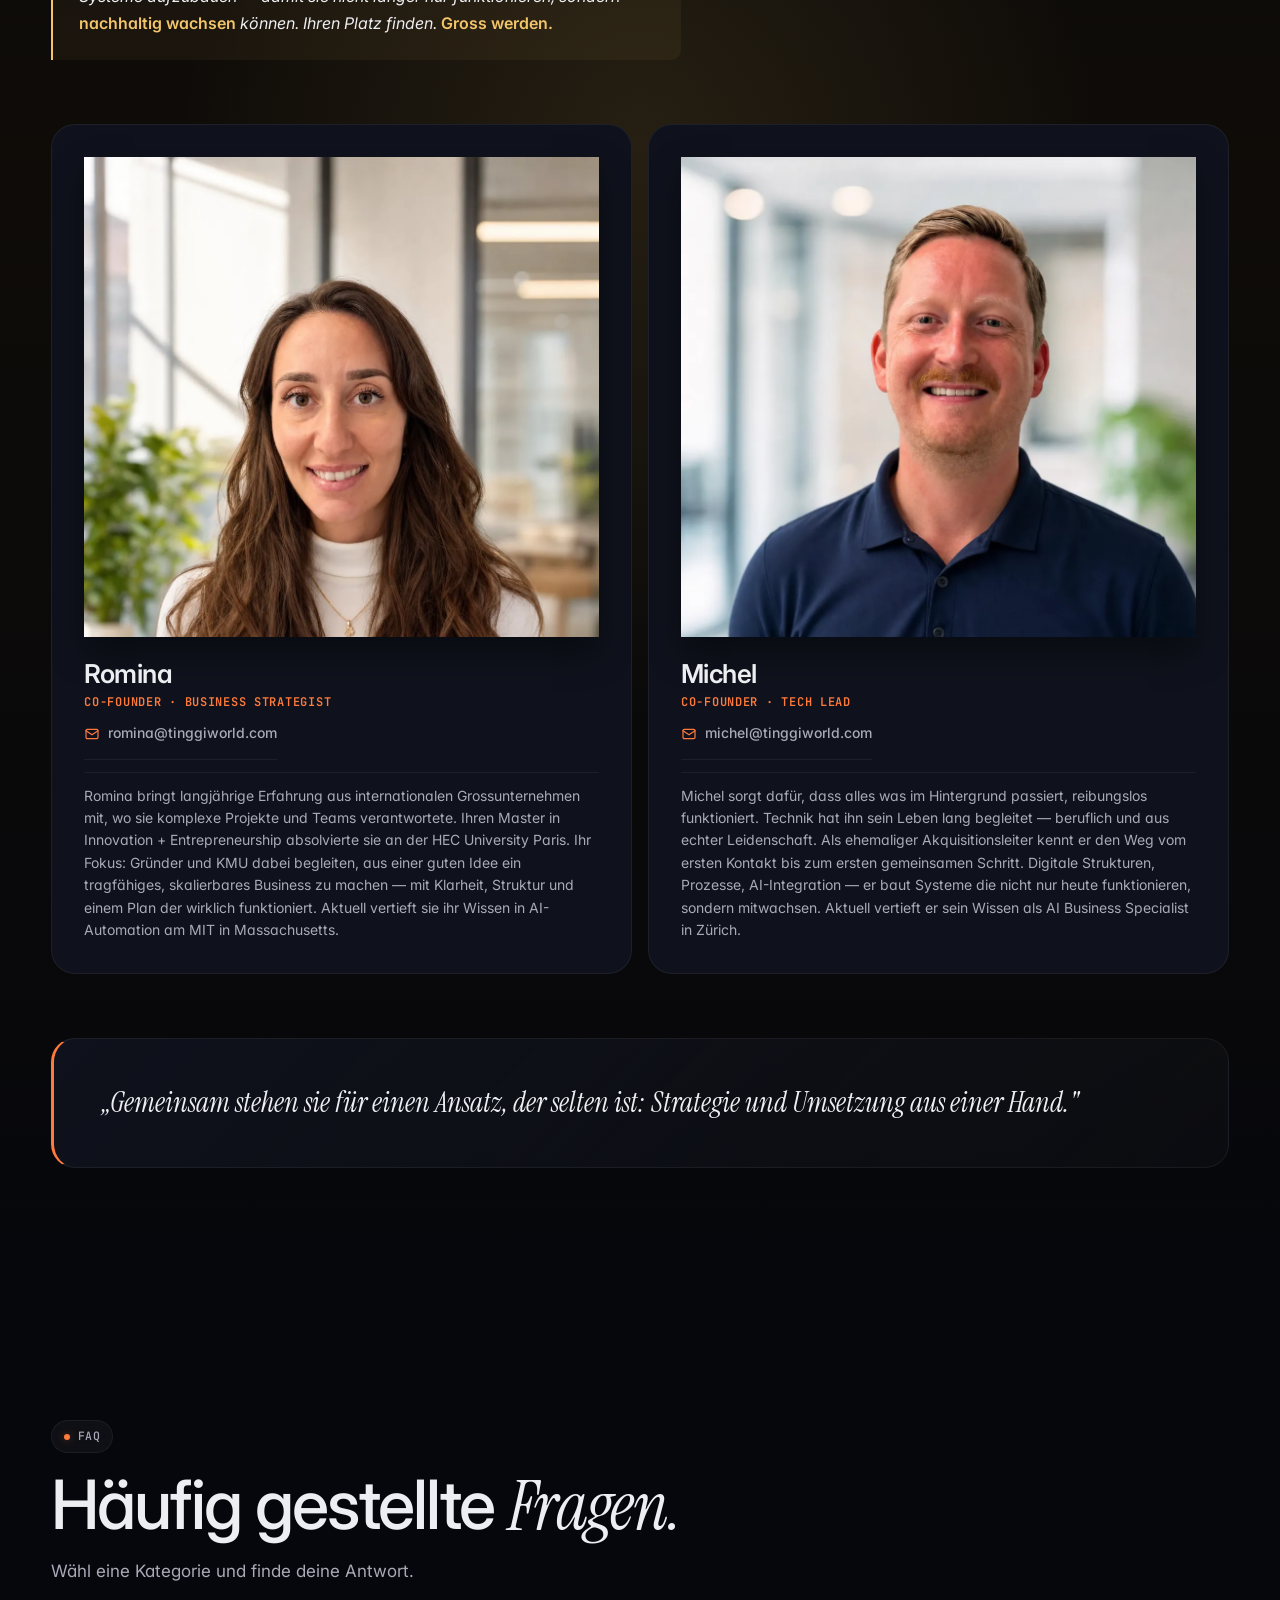
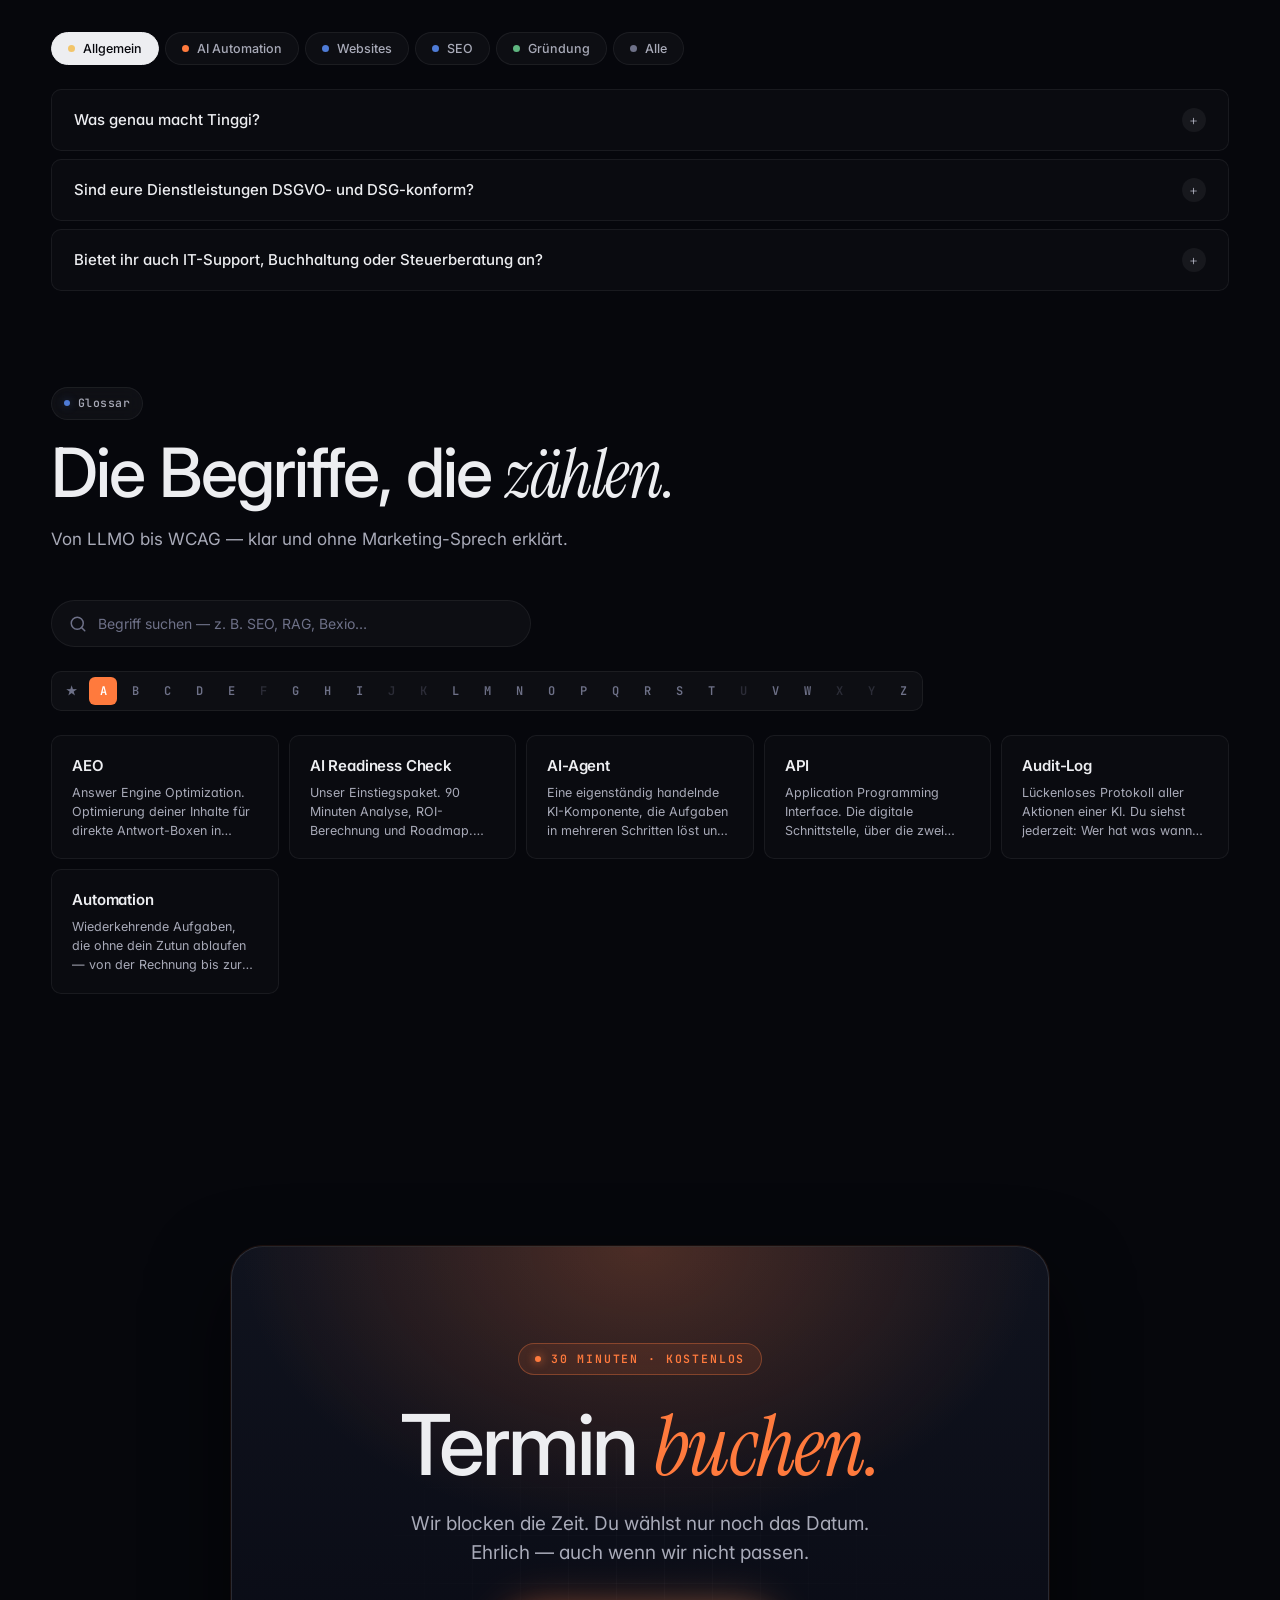
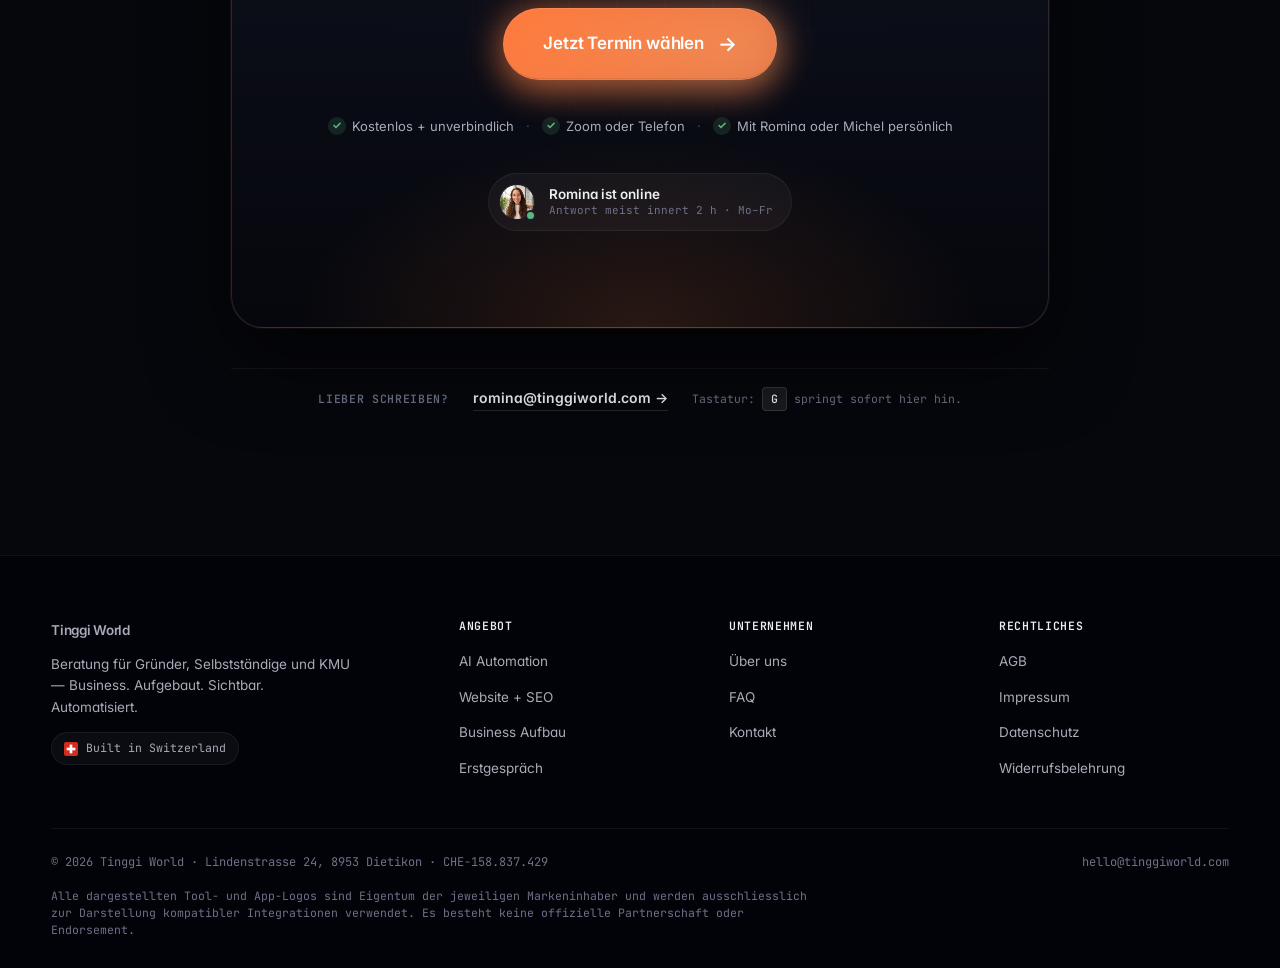
==== commit c0b5466e: "chore: Firmenadresse aktualisieren auf Lindenstrasse 24, 8953 Dietikon Umzug von Willerzell (SZ) nac" ====
--- a/index.html
+++ b/index.html
@@ -39,13 +39,13 @@
     {"@type": "Person", "name": "Romina Bolleter"},
     {"@type": "Person", "name": "Michel Schnider"}
   ],
-  "foundingLocation": "Willerzell, Schweiz",
+  "foundingLocation": "Dietikon, Schweiz",
   "address": {
     "@type": "PostalAddress",
-    "streetAddress": "Sulzelstrasse 10",
-    "postalCode": "8846",
-    "addressLocality": "Willerzell",
-    "addressRegion": "SZ",
+    "streetAddress": "Lindenstrasse 24",
+    "postalCode": "8953",
+    "addressLocality": "Dietikon",
+    "addressRegion": "ZH",
     "addressCountry": "CH"
   },
   "identifier": "CHE-158.837.429",
@@ -64,10 +64,10 @@
   "priceRange": "CHF",
   "address": {
     "@type": "PostalAddress",
-    "streetAddress": "Sulzelstrasse 10",
-    "postalCode": "8846",
-    "addressLocality": "Willerzell",
-    "addressRegion": "SZ",
+    "streetAddress": "Lindenstrasse 24",
+    "postalCode": "8953",
+    "addressLocality": "Dietikon",
+    "addressRegion": "ZH",
     "addressCountry": "CH"
   },
   "areaServed": [
@@ -1288,7 +1288,7 @@
     </div>
 
     <div class="footer-bottom">
-      <div>© 2026 Tinggi World · Sulzelstrasse 10, 8846 Willerzell · CHE-158.837.429</div>
+      <div>© 2026 Tinggi World · Lindenstrasse 24, 8953 Dietikon · CHE-158.837.429</div>
       <div><a href="mailto:hello@tinggiworld.com">hello@tinggiworld.com</a></div>
     </div>
     <p class="footer-disclaimer">
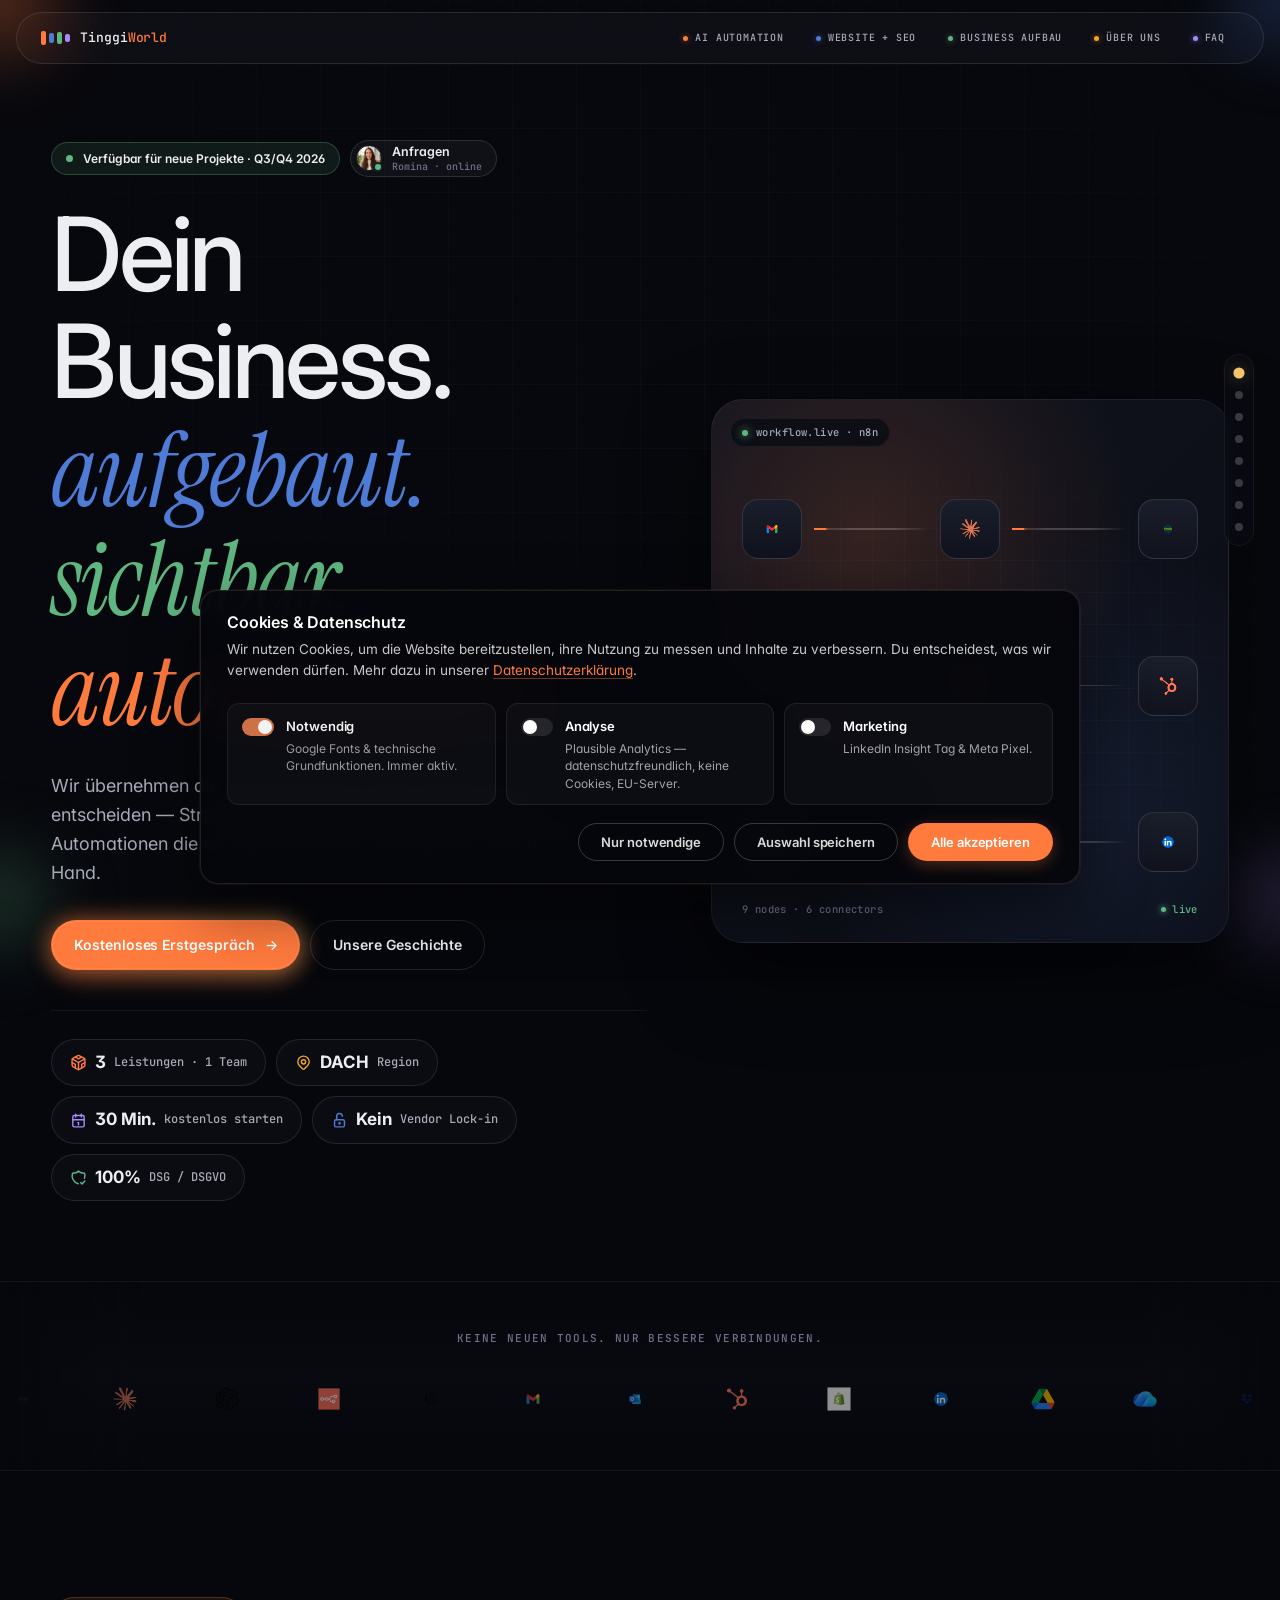
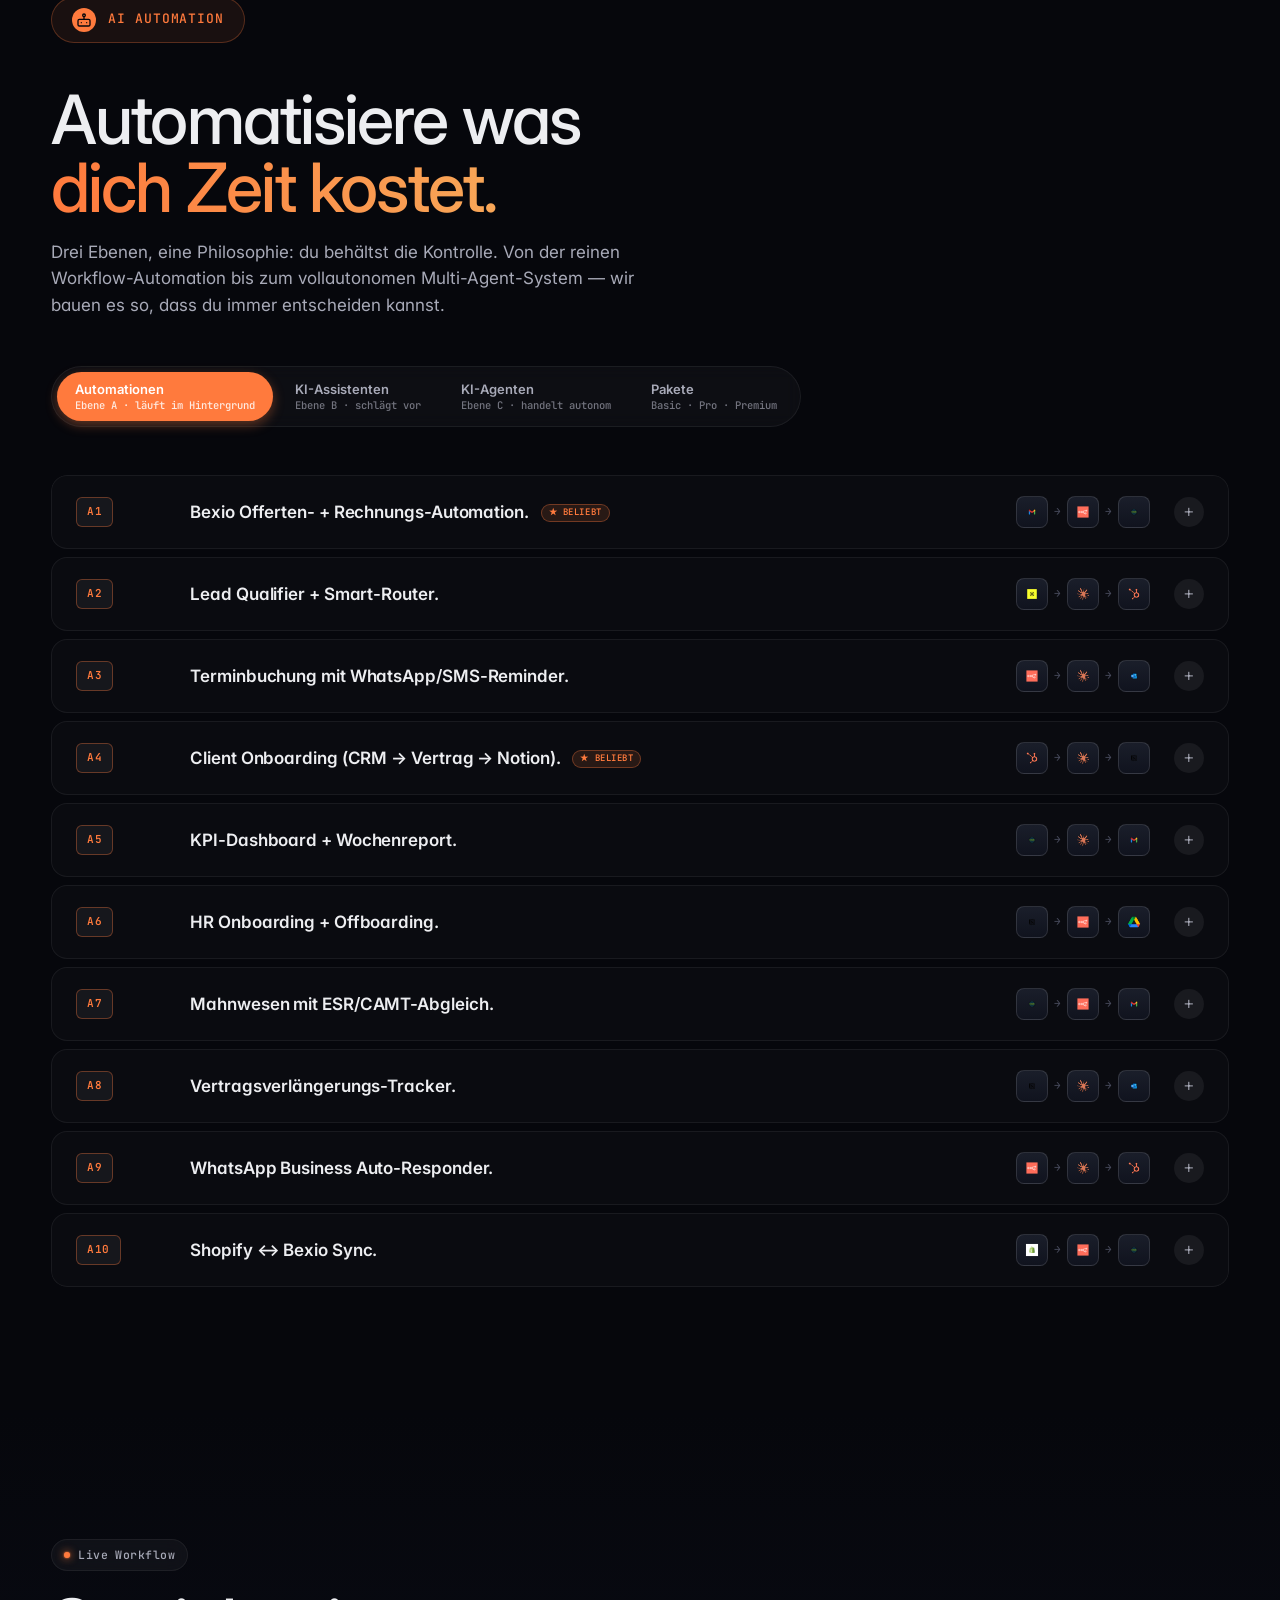
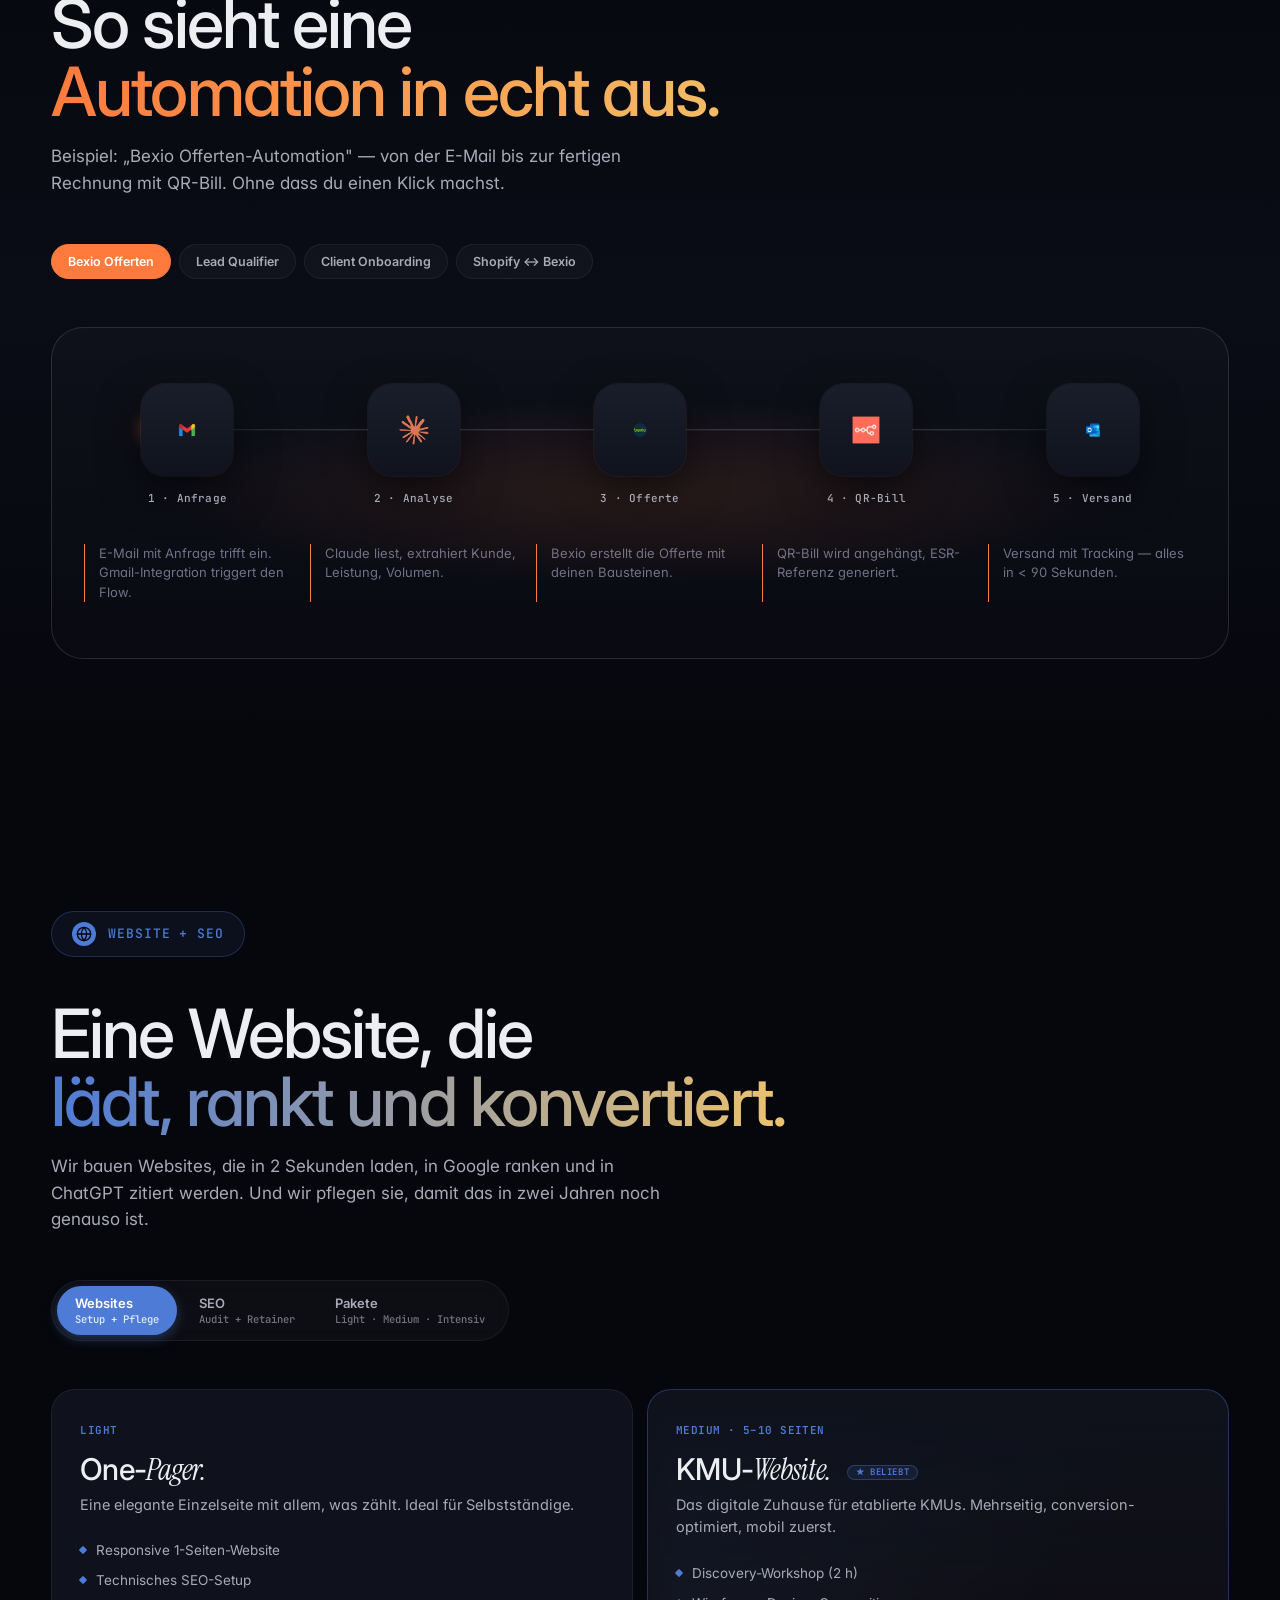
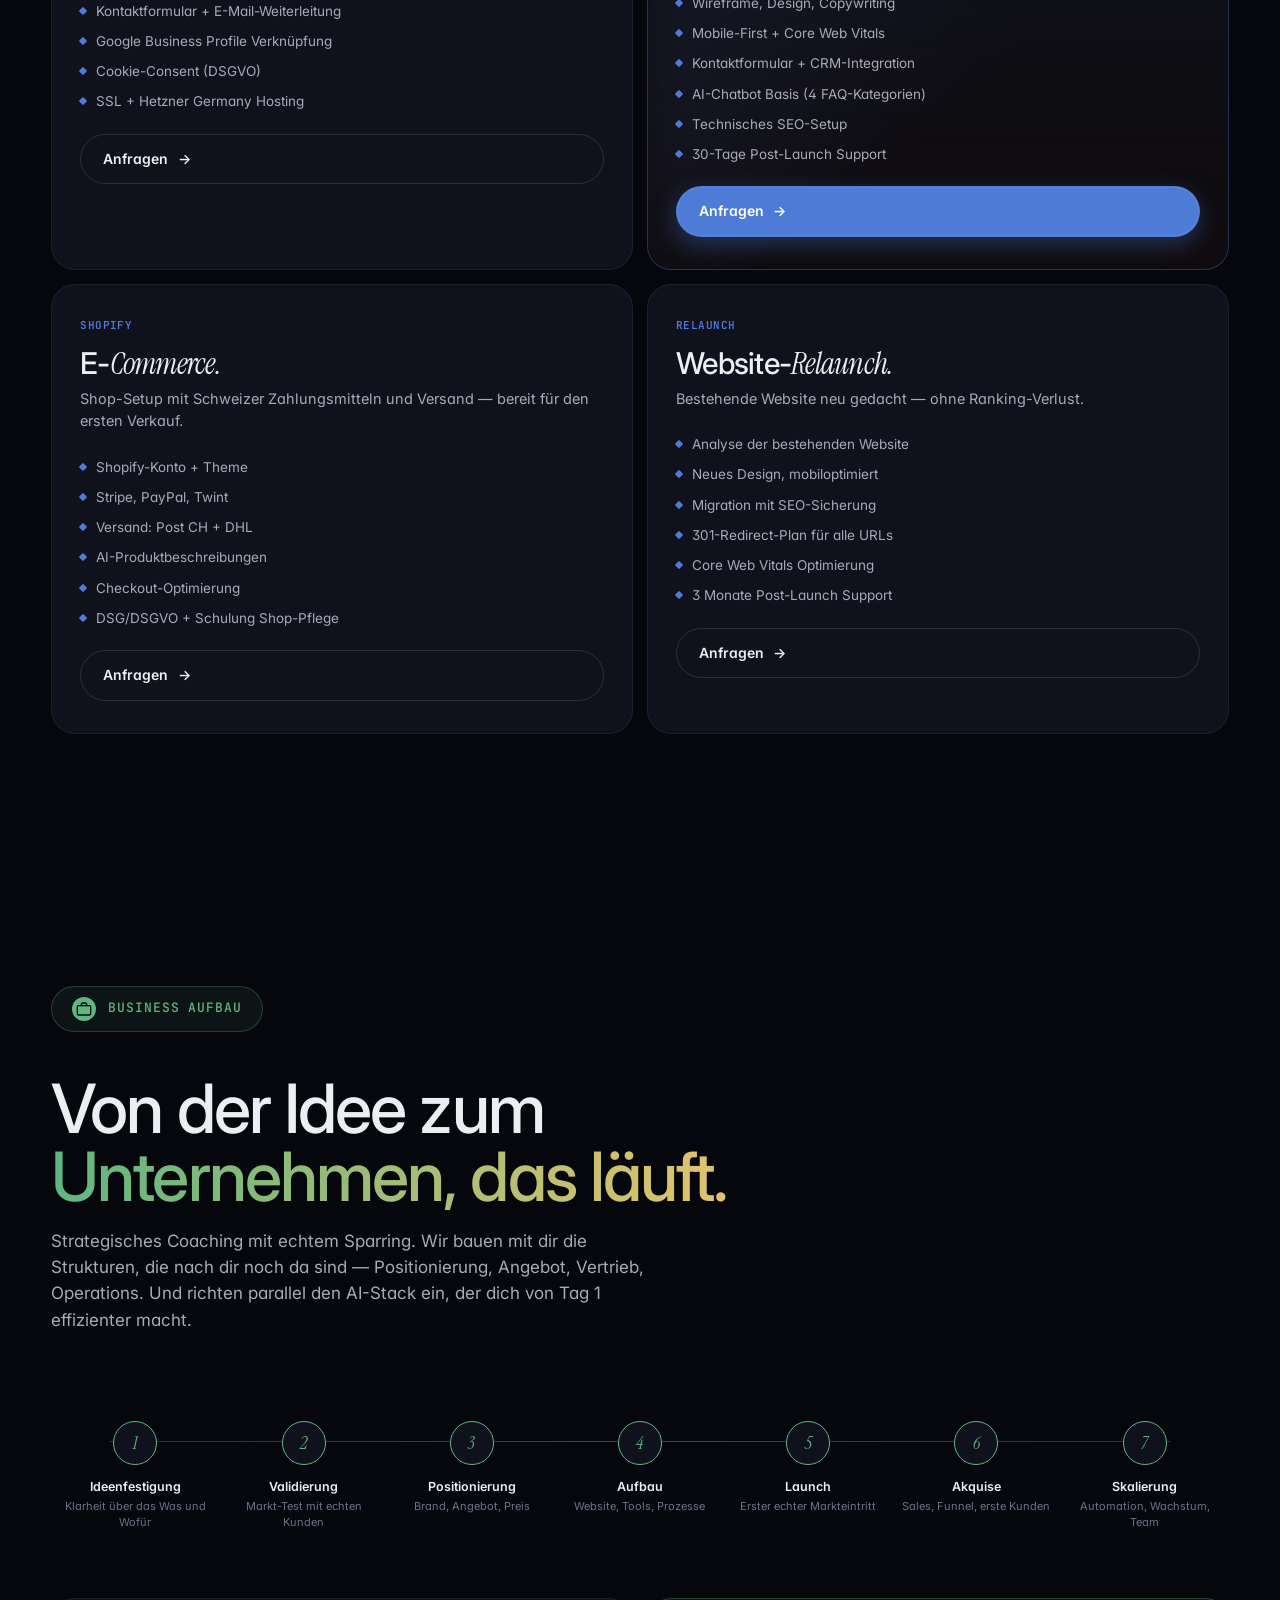
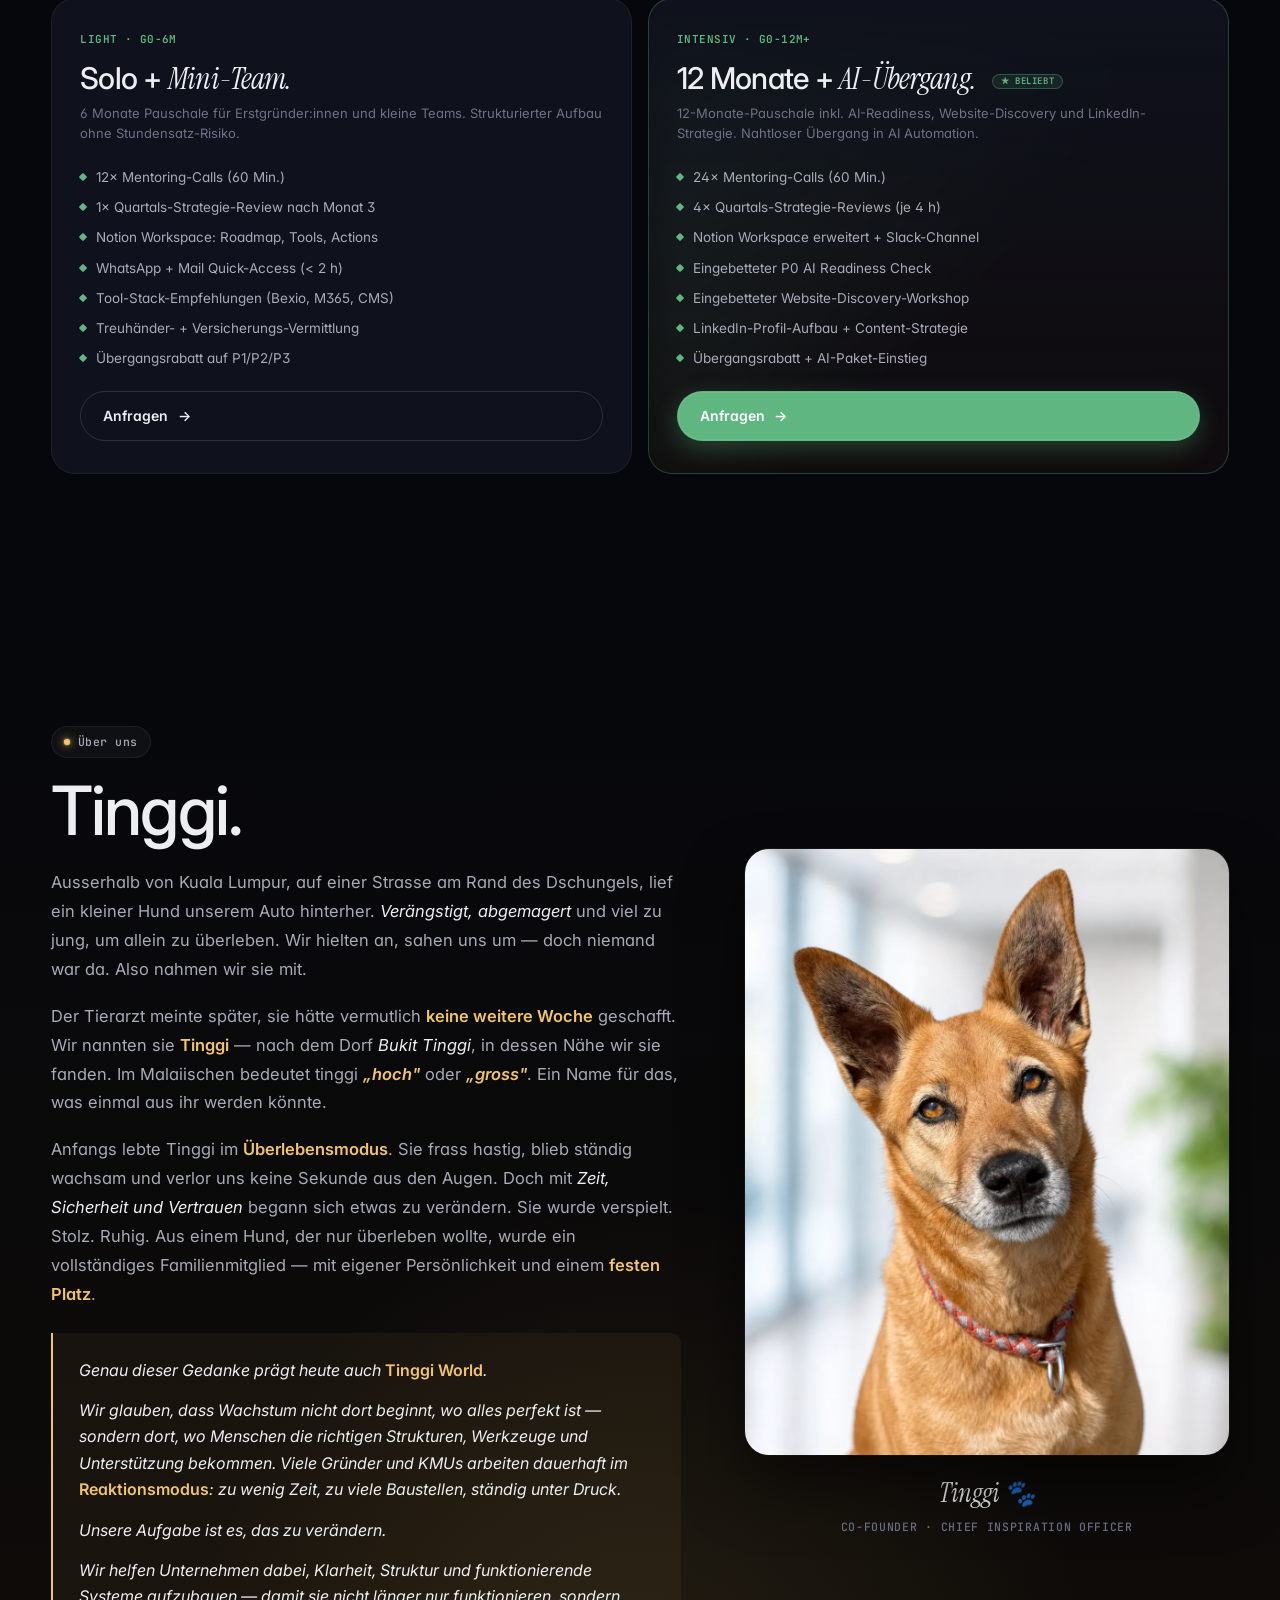
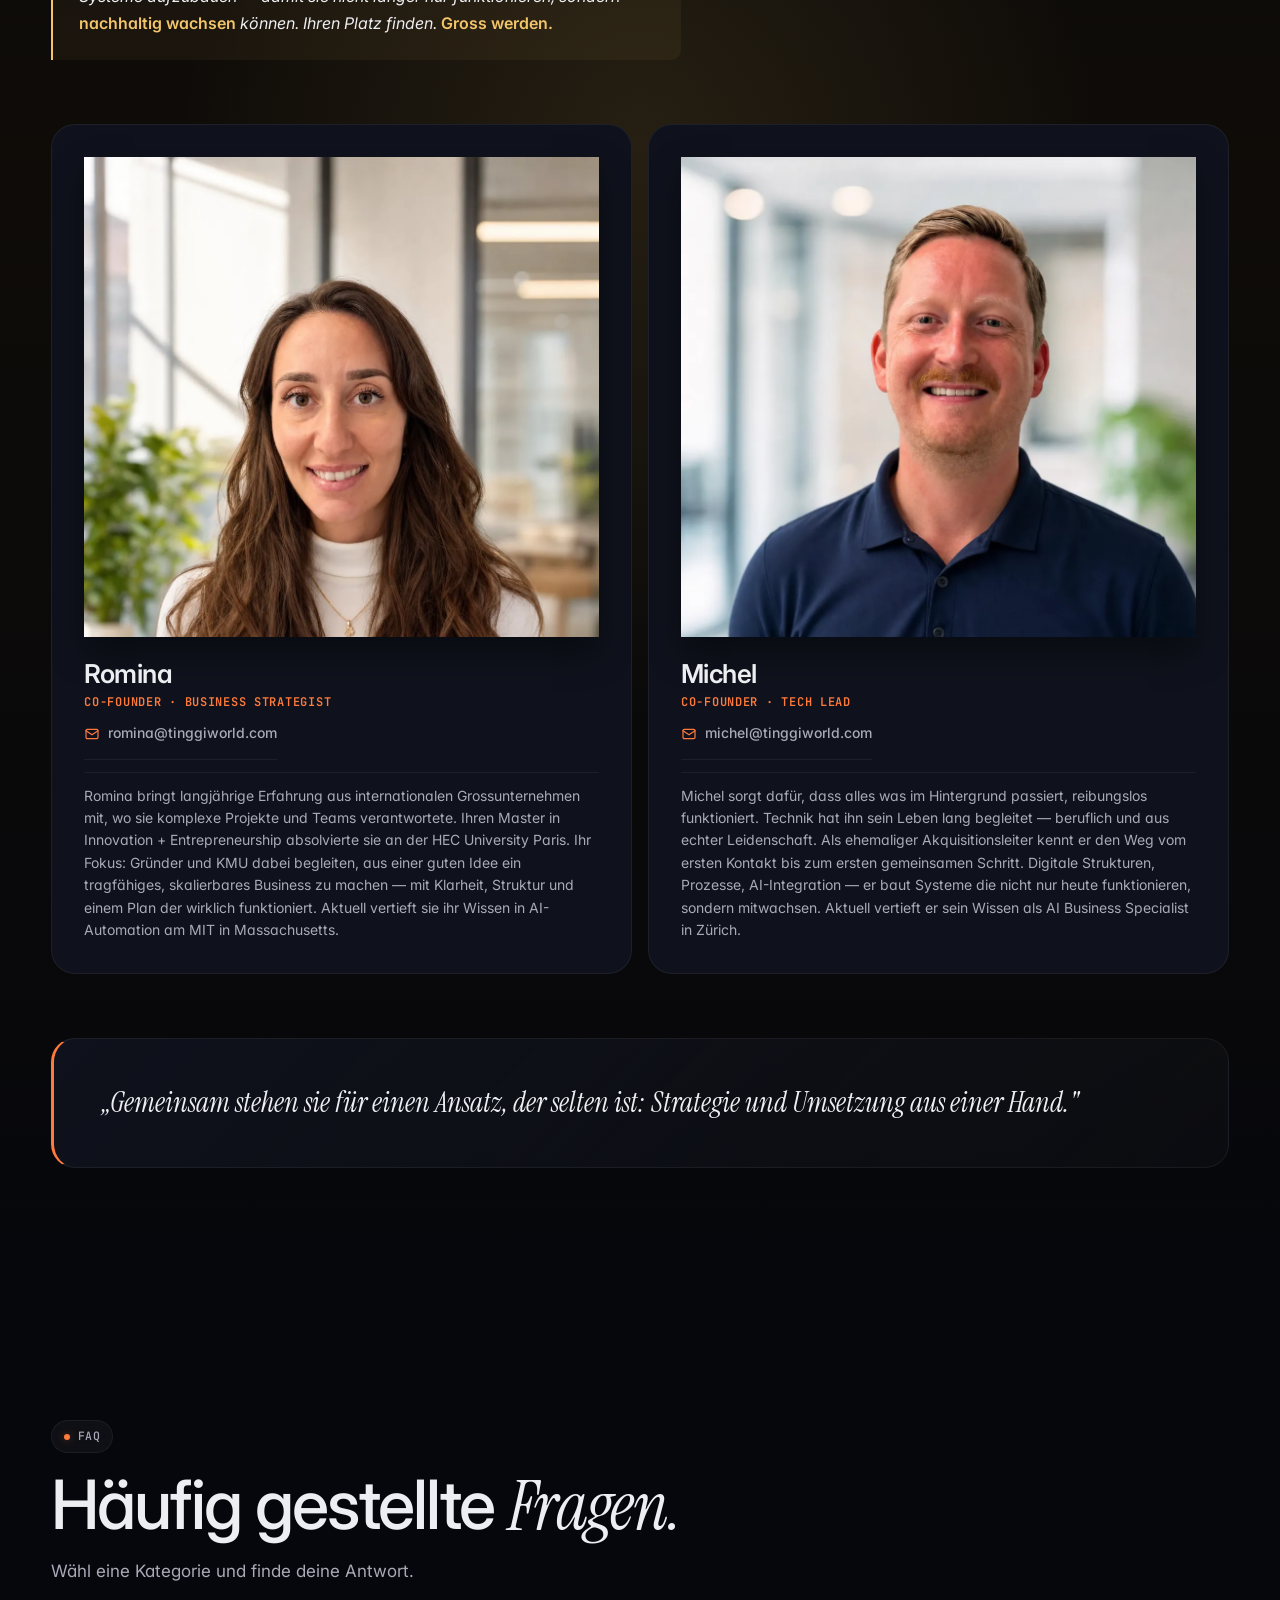
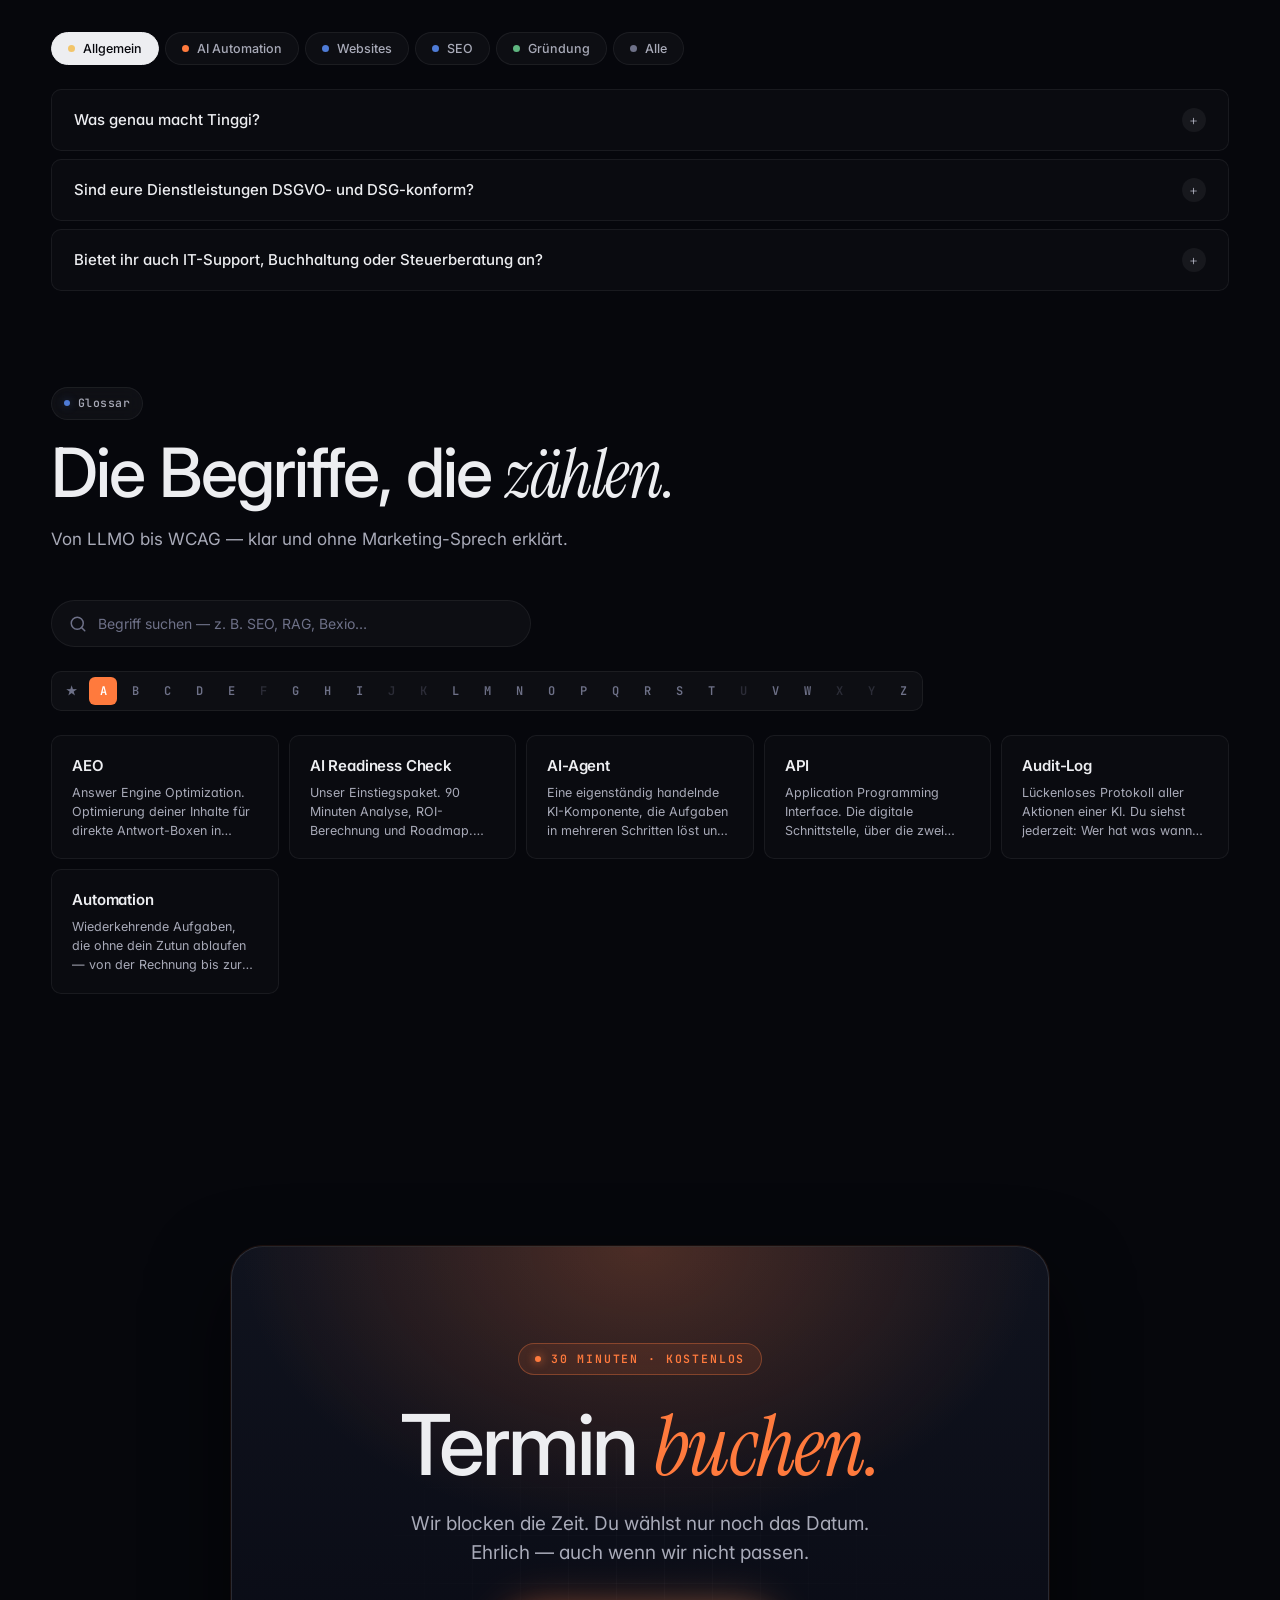
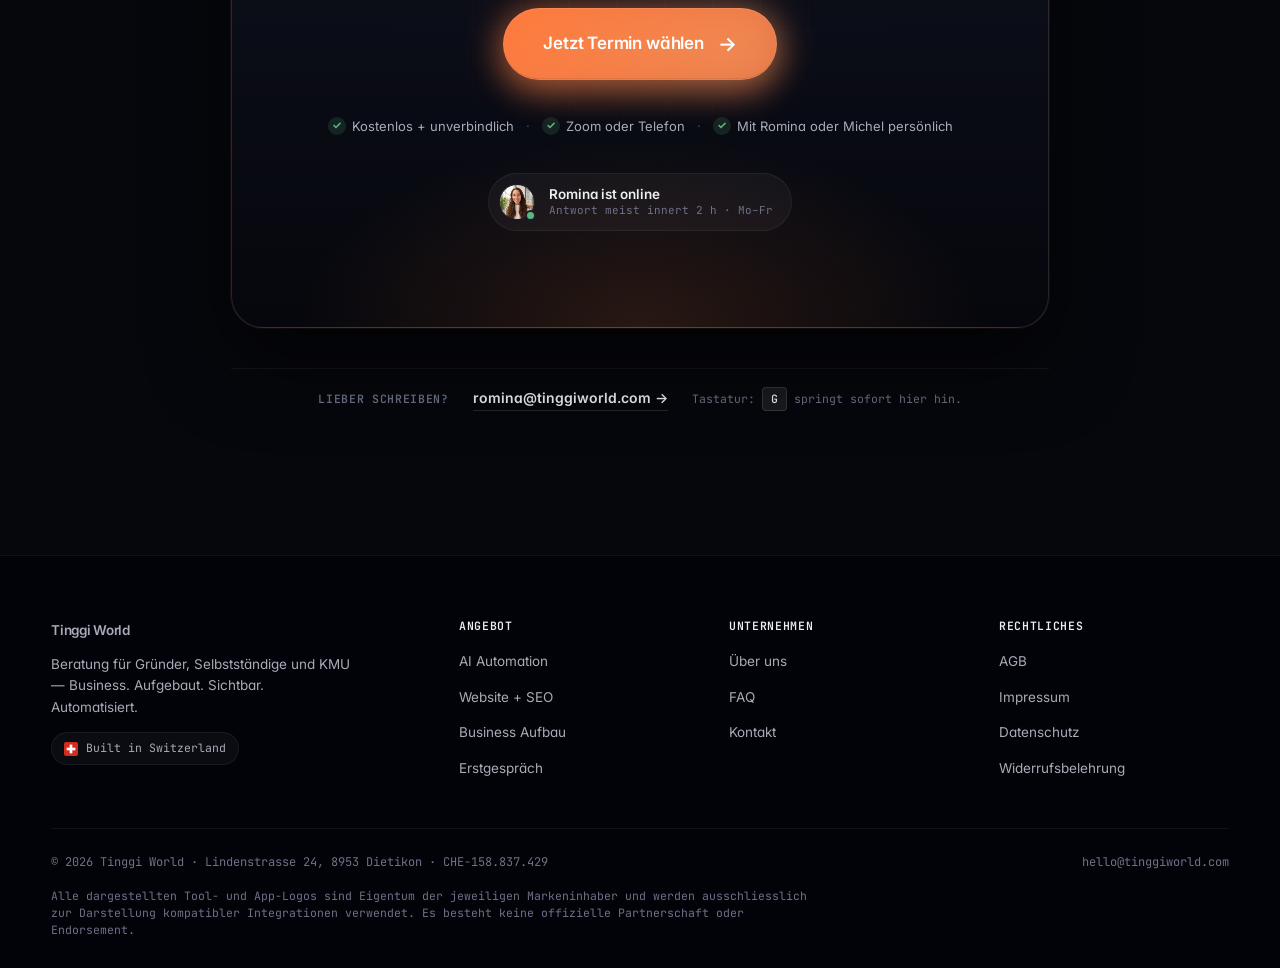
==== commit f3203d79: "chore: Verfügbarkeits-Badge auf Q3/Q4 2026 setzen Hero-Badge auf der Homepage von "Q2/Q3 2026" auf "" ====
--- a/index.html
+++ b/index.html
@@ -173,7 +173,7 @@
         <div class="hero-actions reveal" data-d="1">
           <span class="hero-status">
             <span class="hero-status-dot"></span>
-            Verfügbar für neue Projekte · Q2/Q3 2026
+            Verfügbar für neue Projekte · Q3/Q4 2026
           </span>
           <a href="#booking" class="hero-presence">
             <span class="presence-avatar" style="background-image:url('assets/img/romina_webp.webp')">
